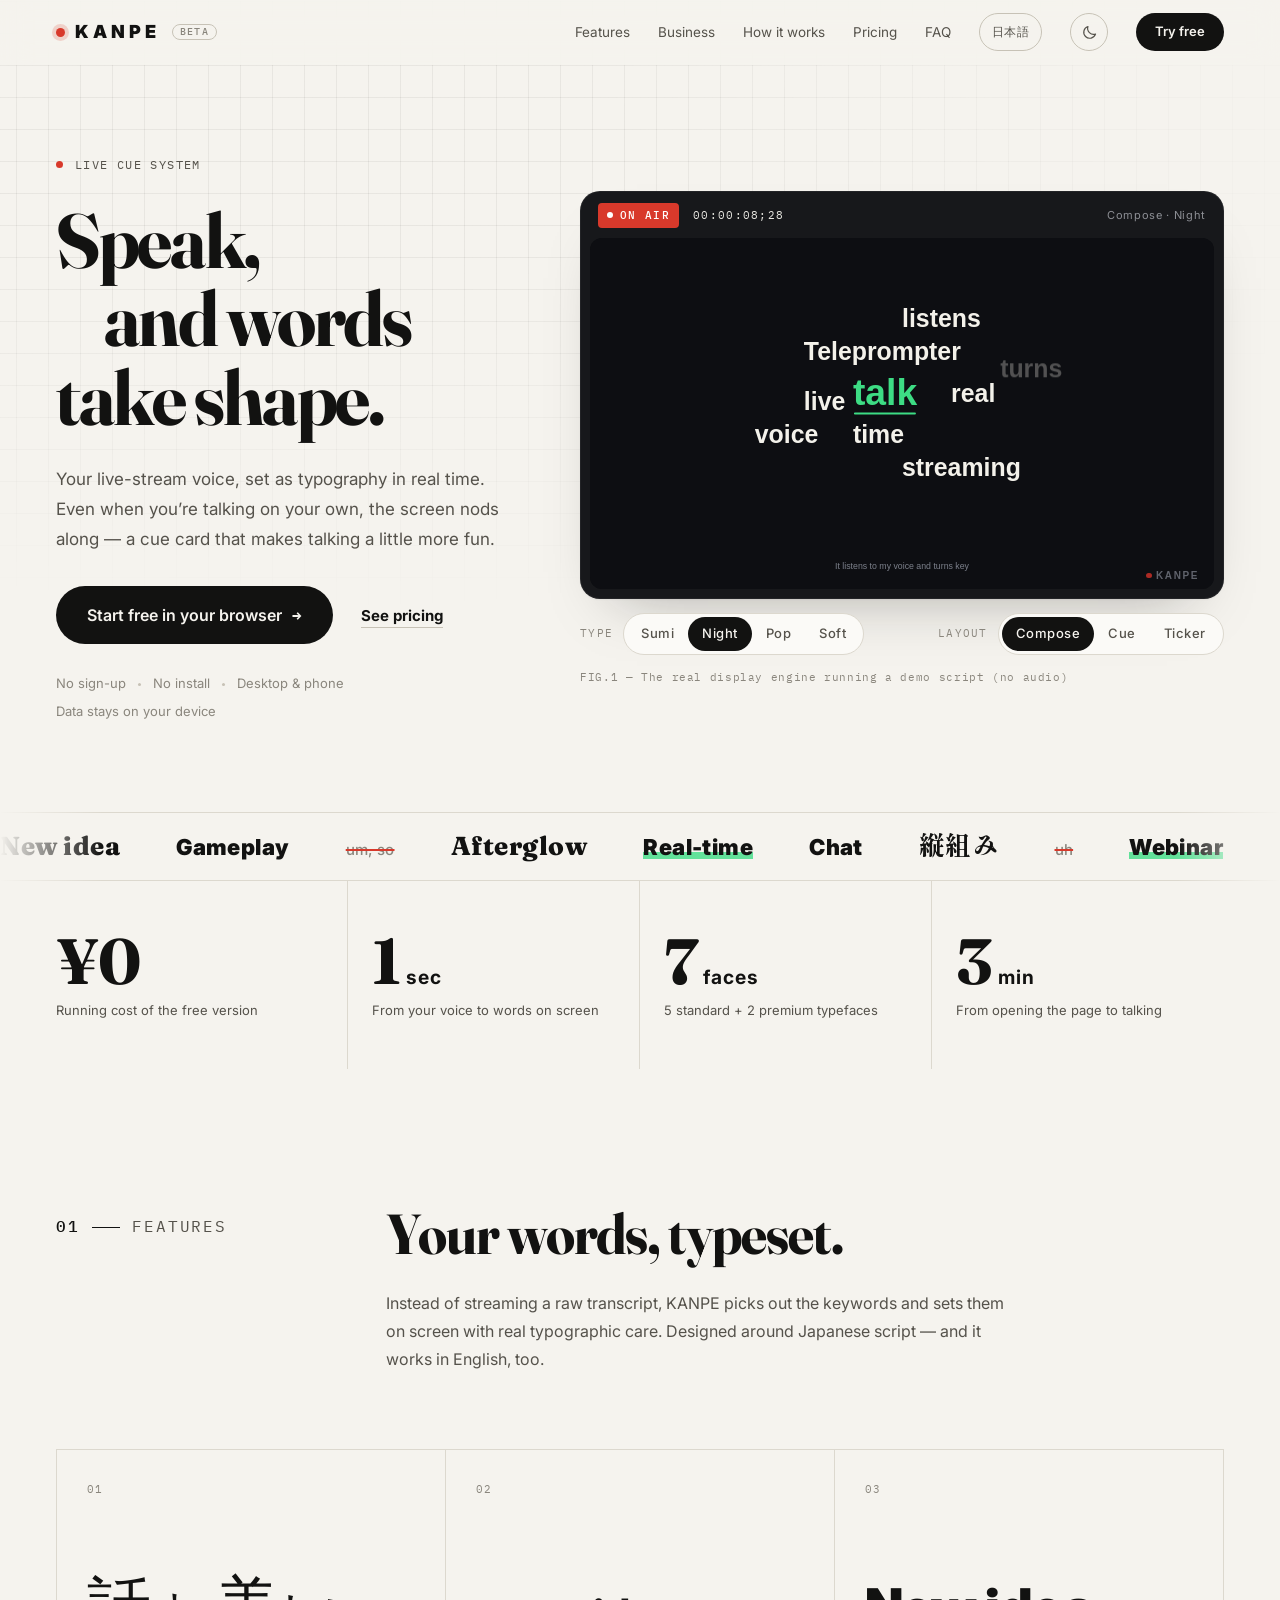
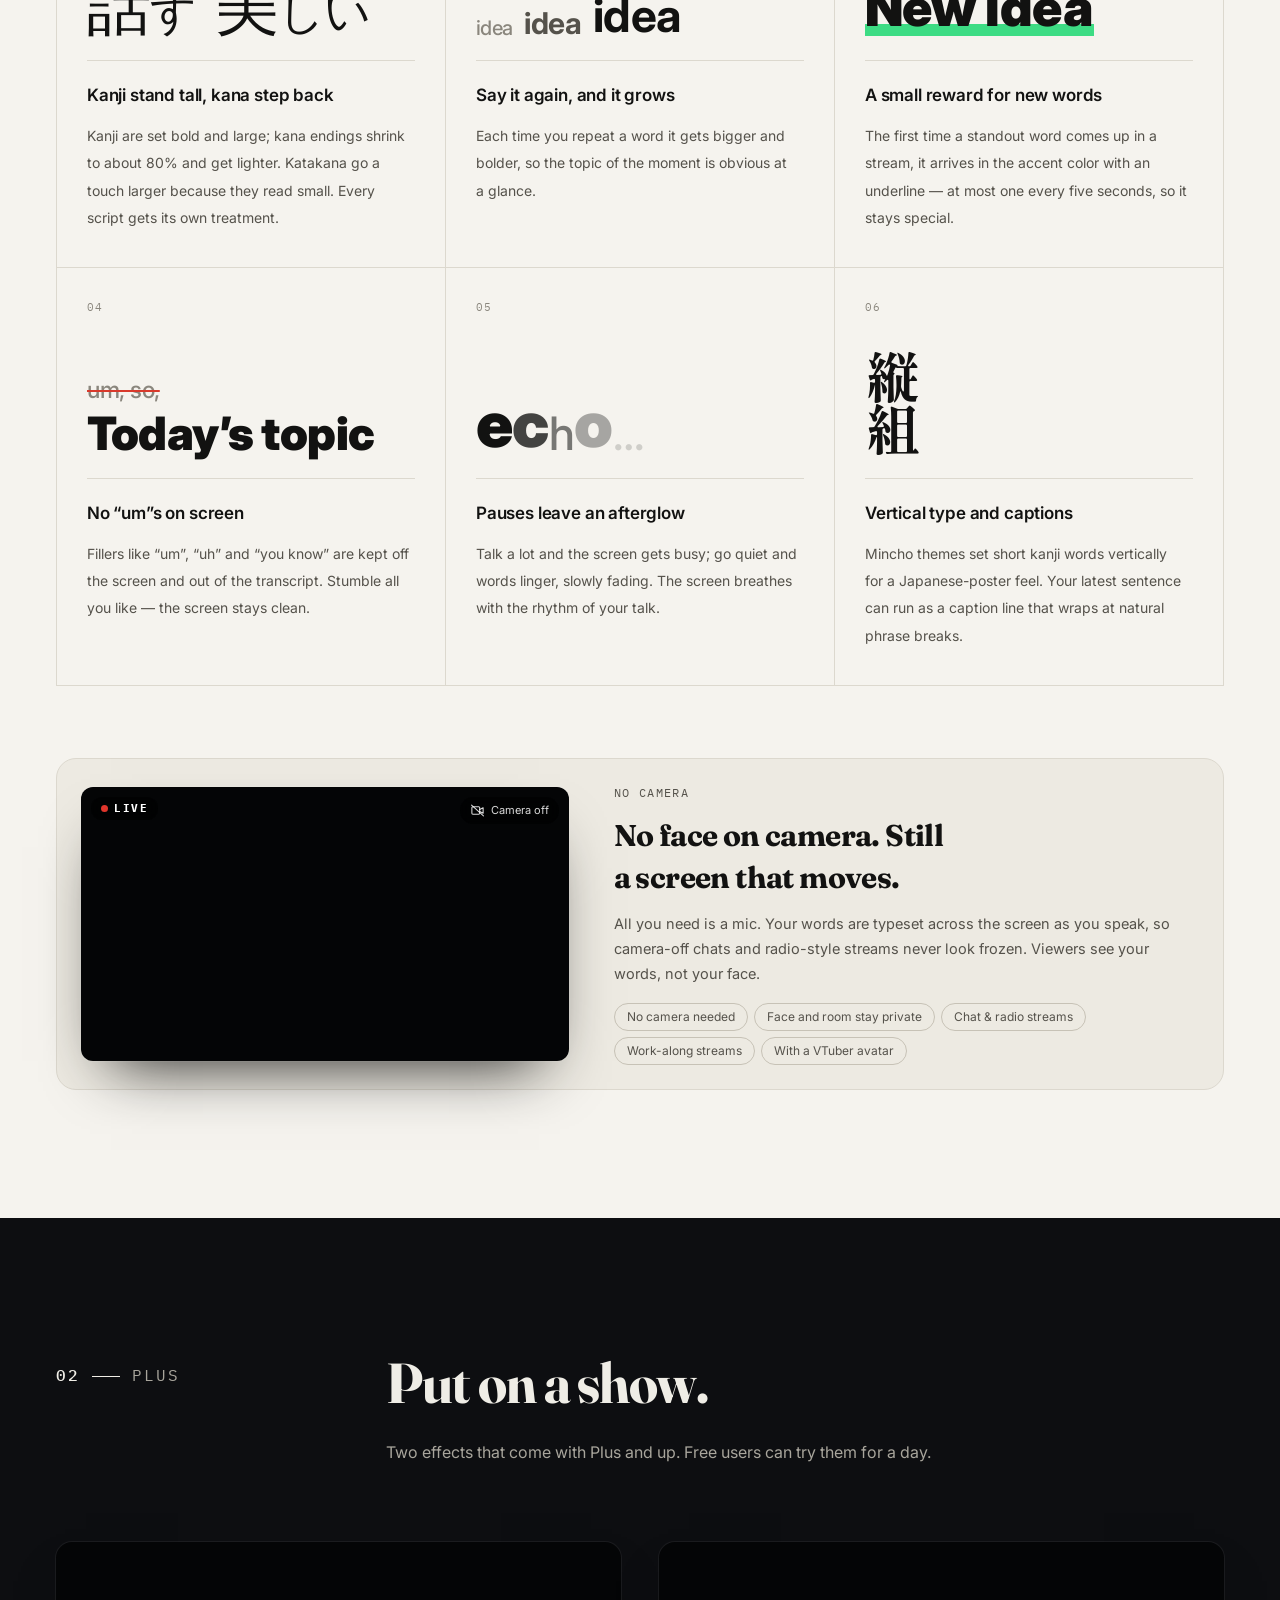
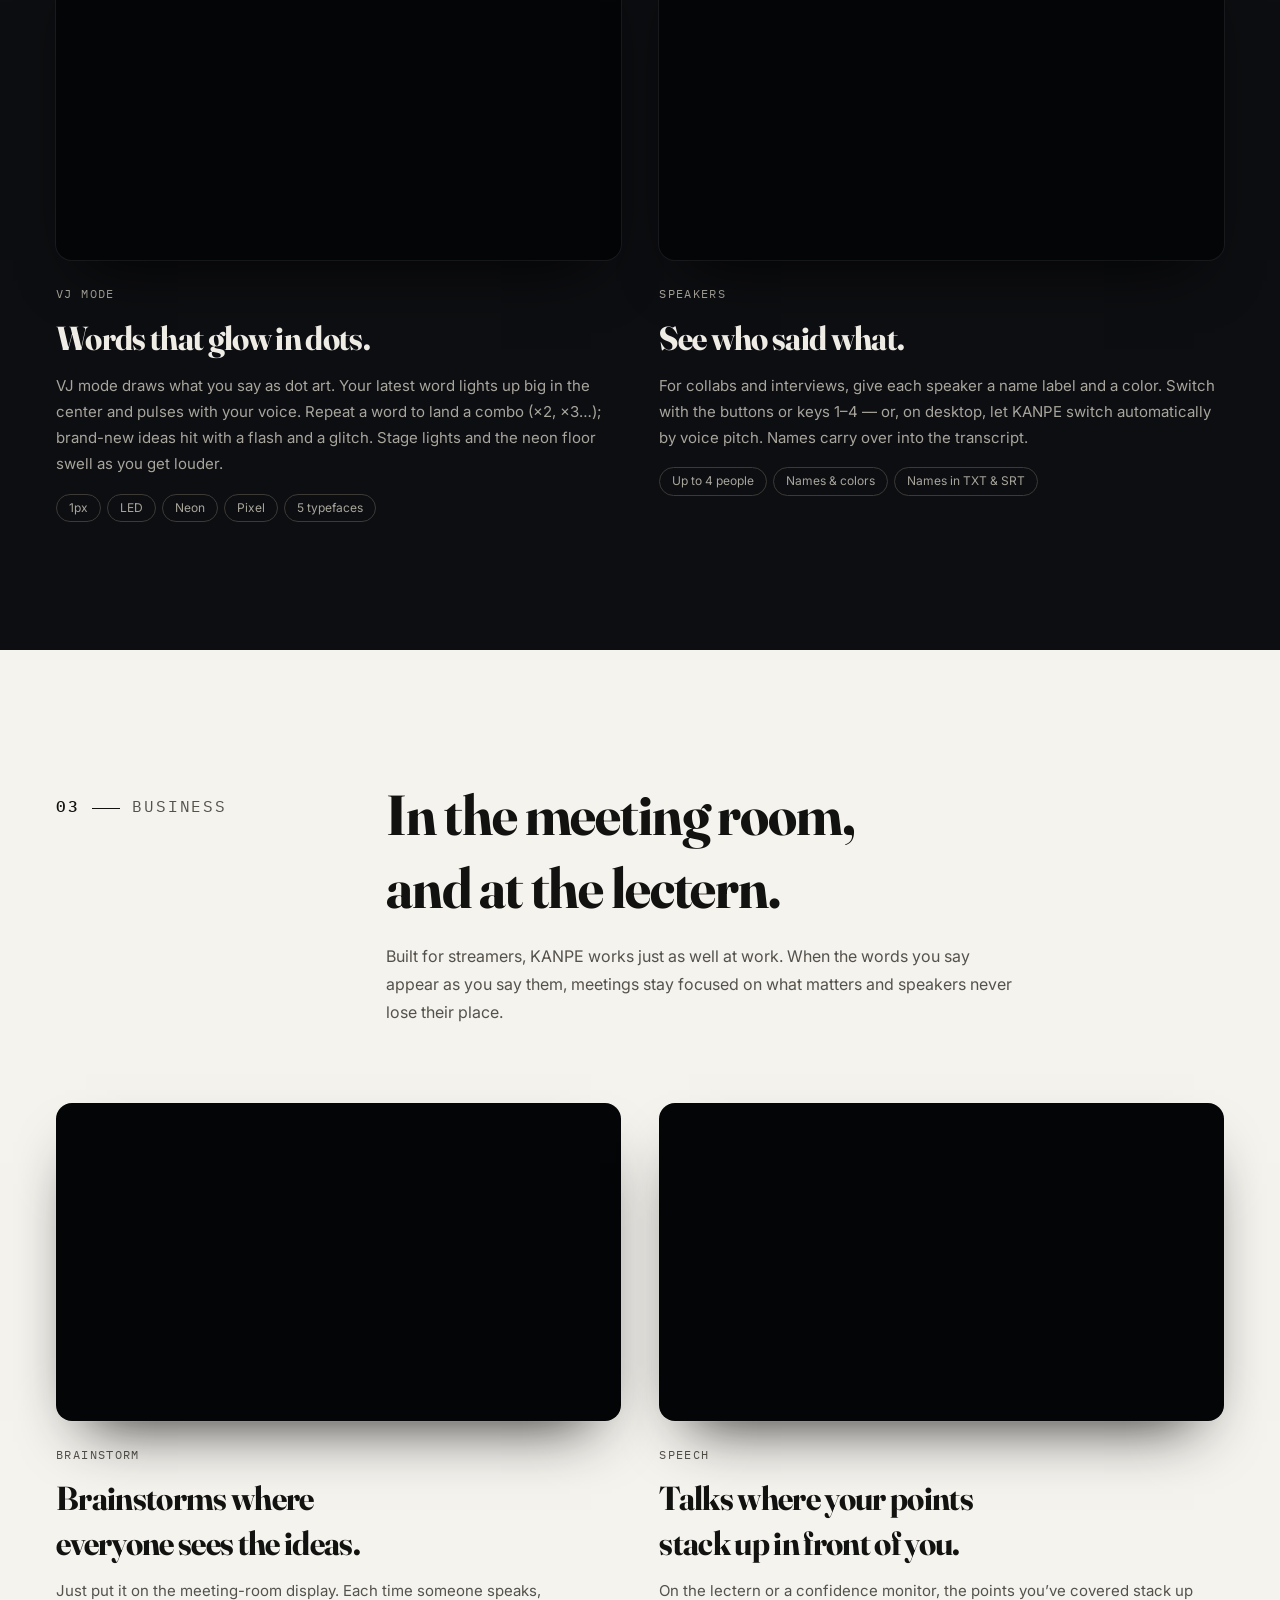
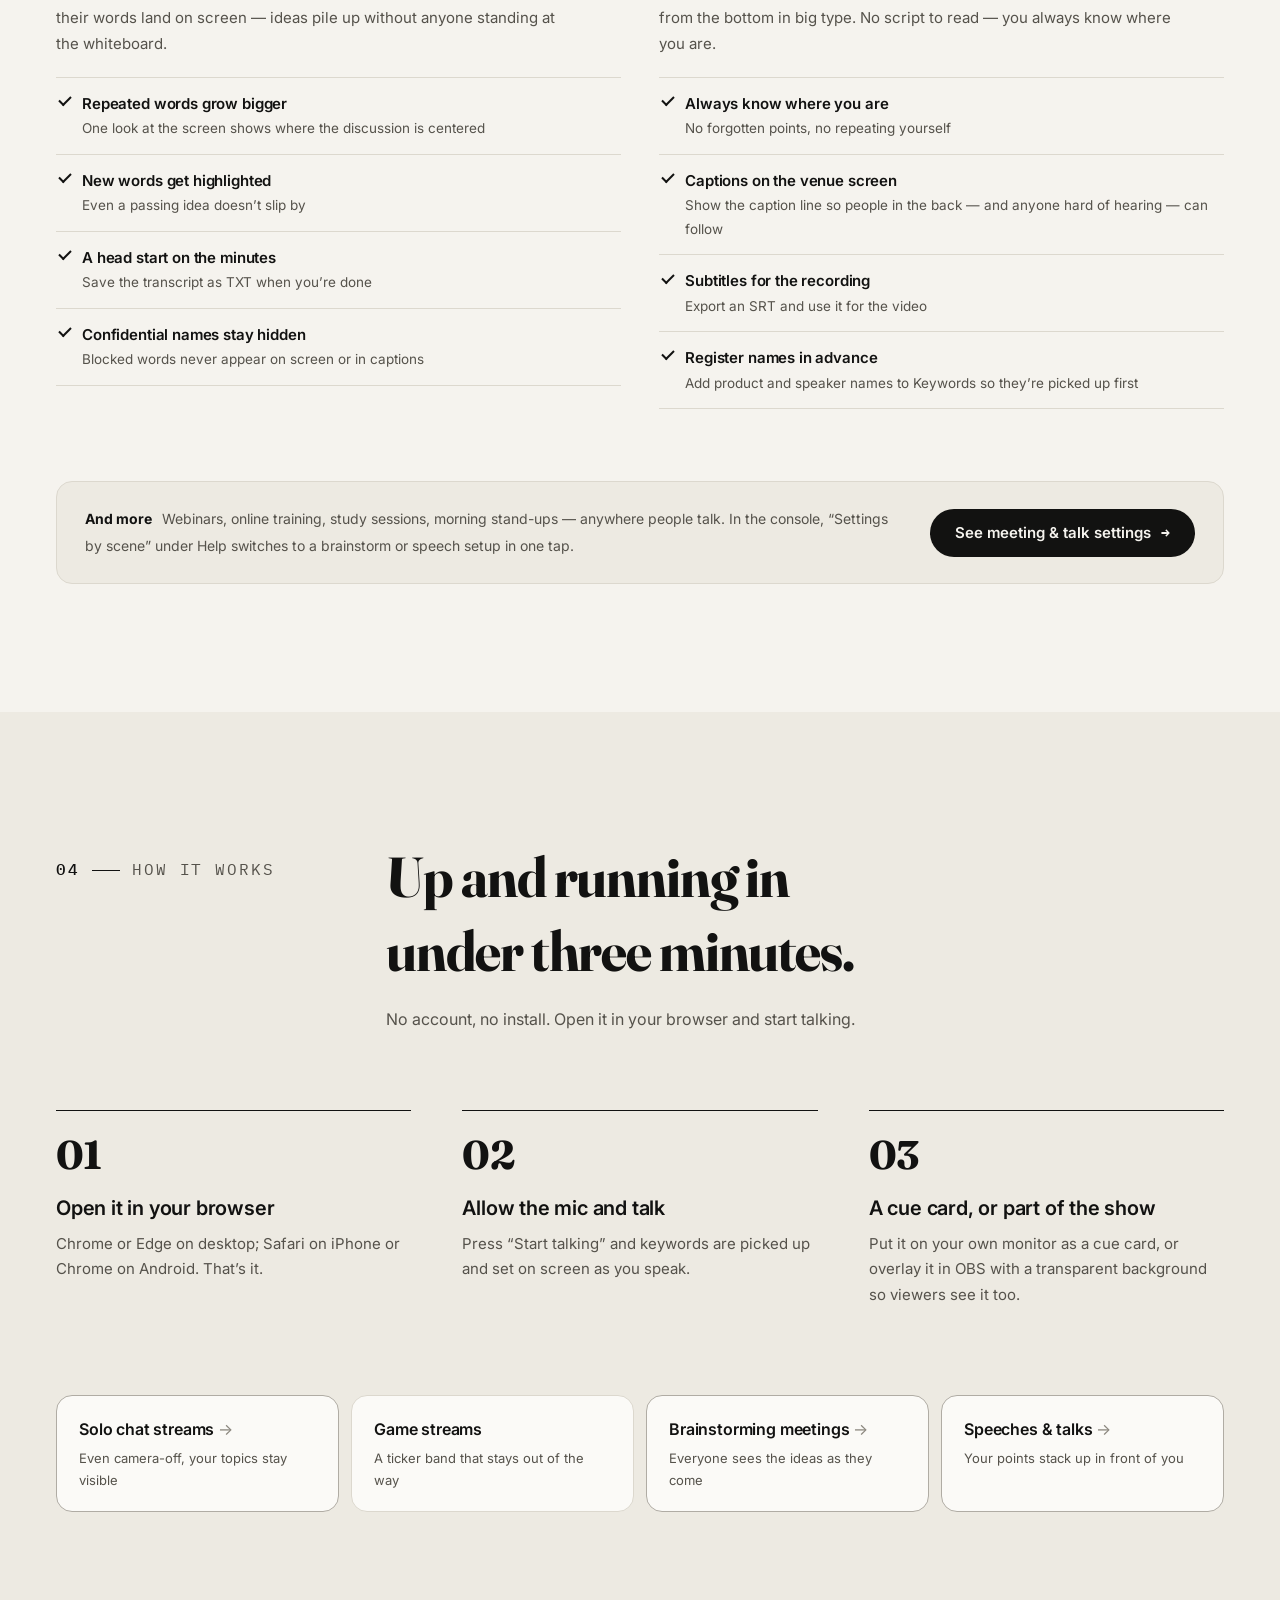
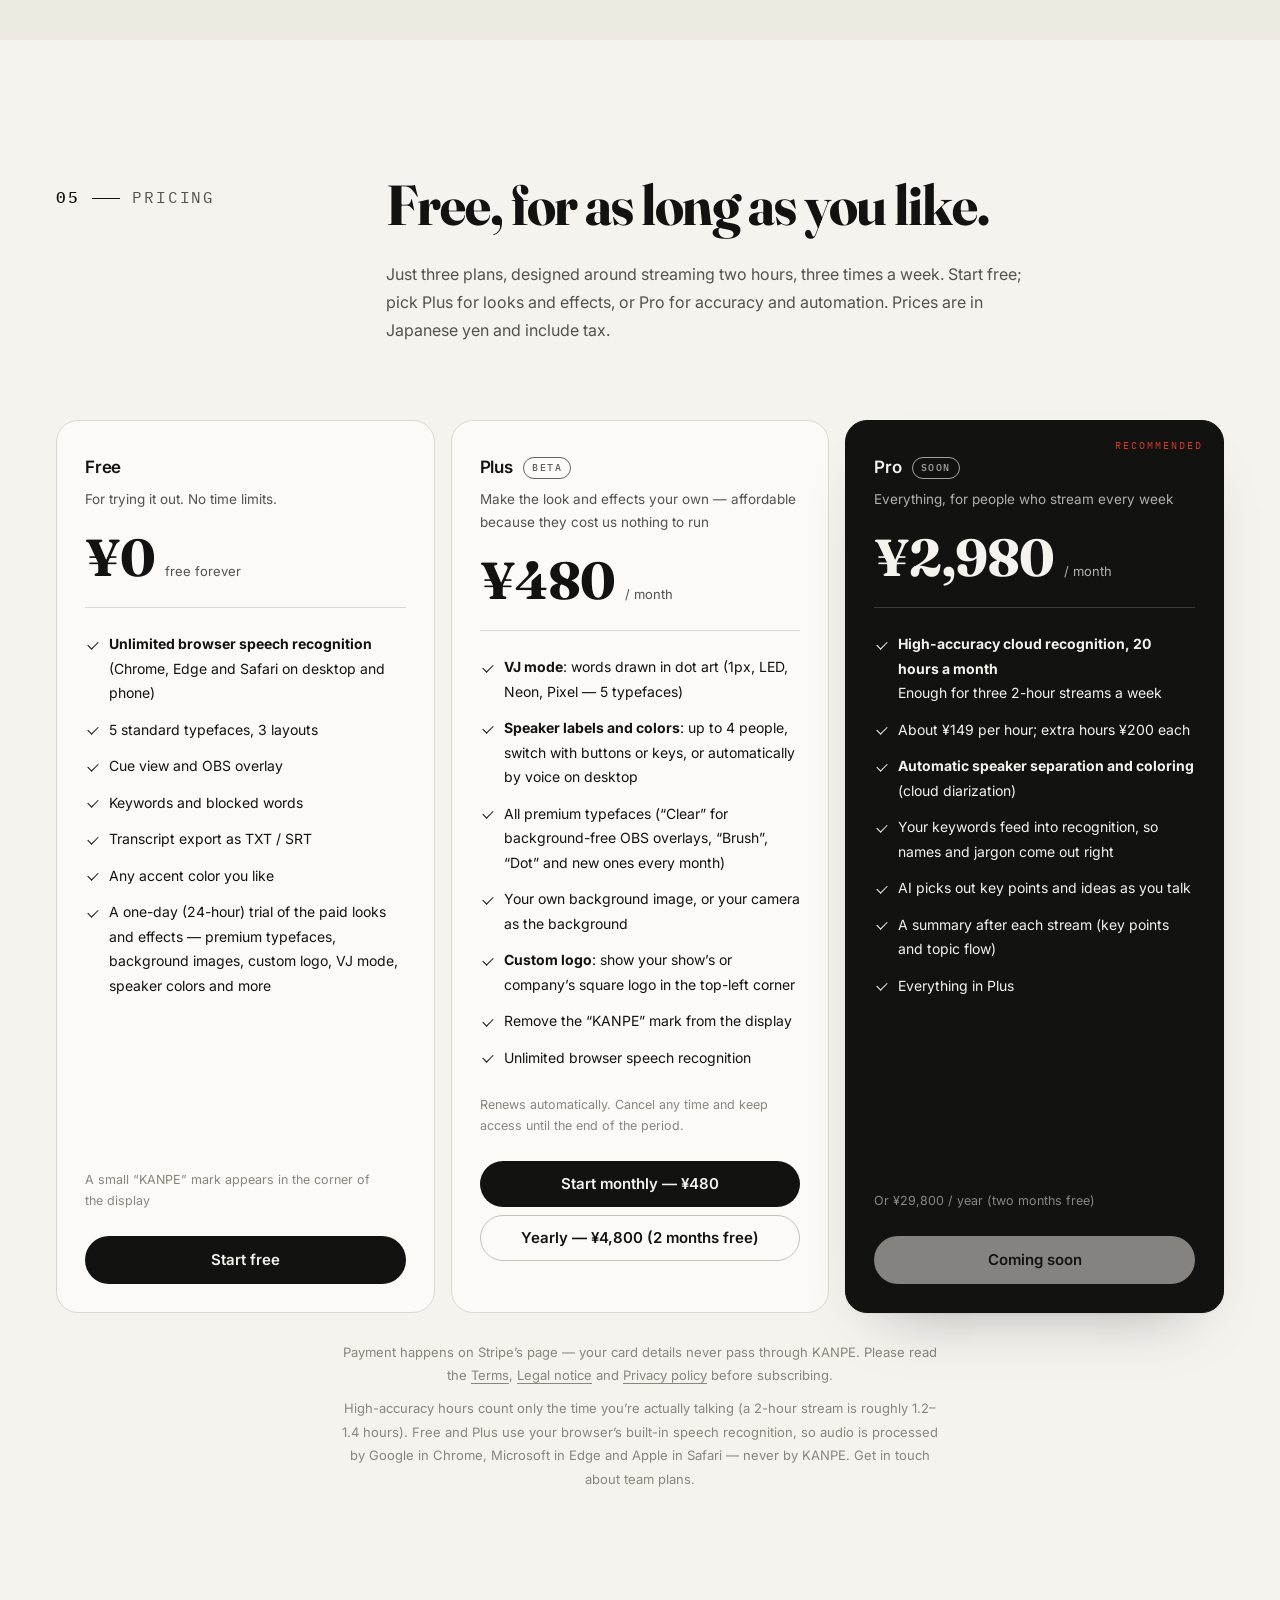
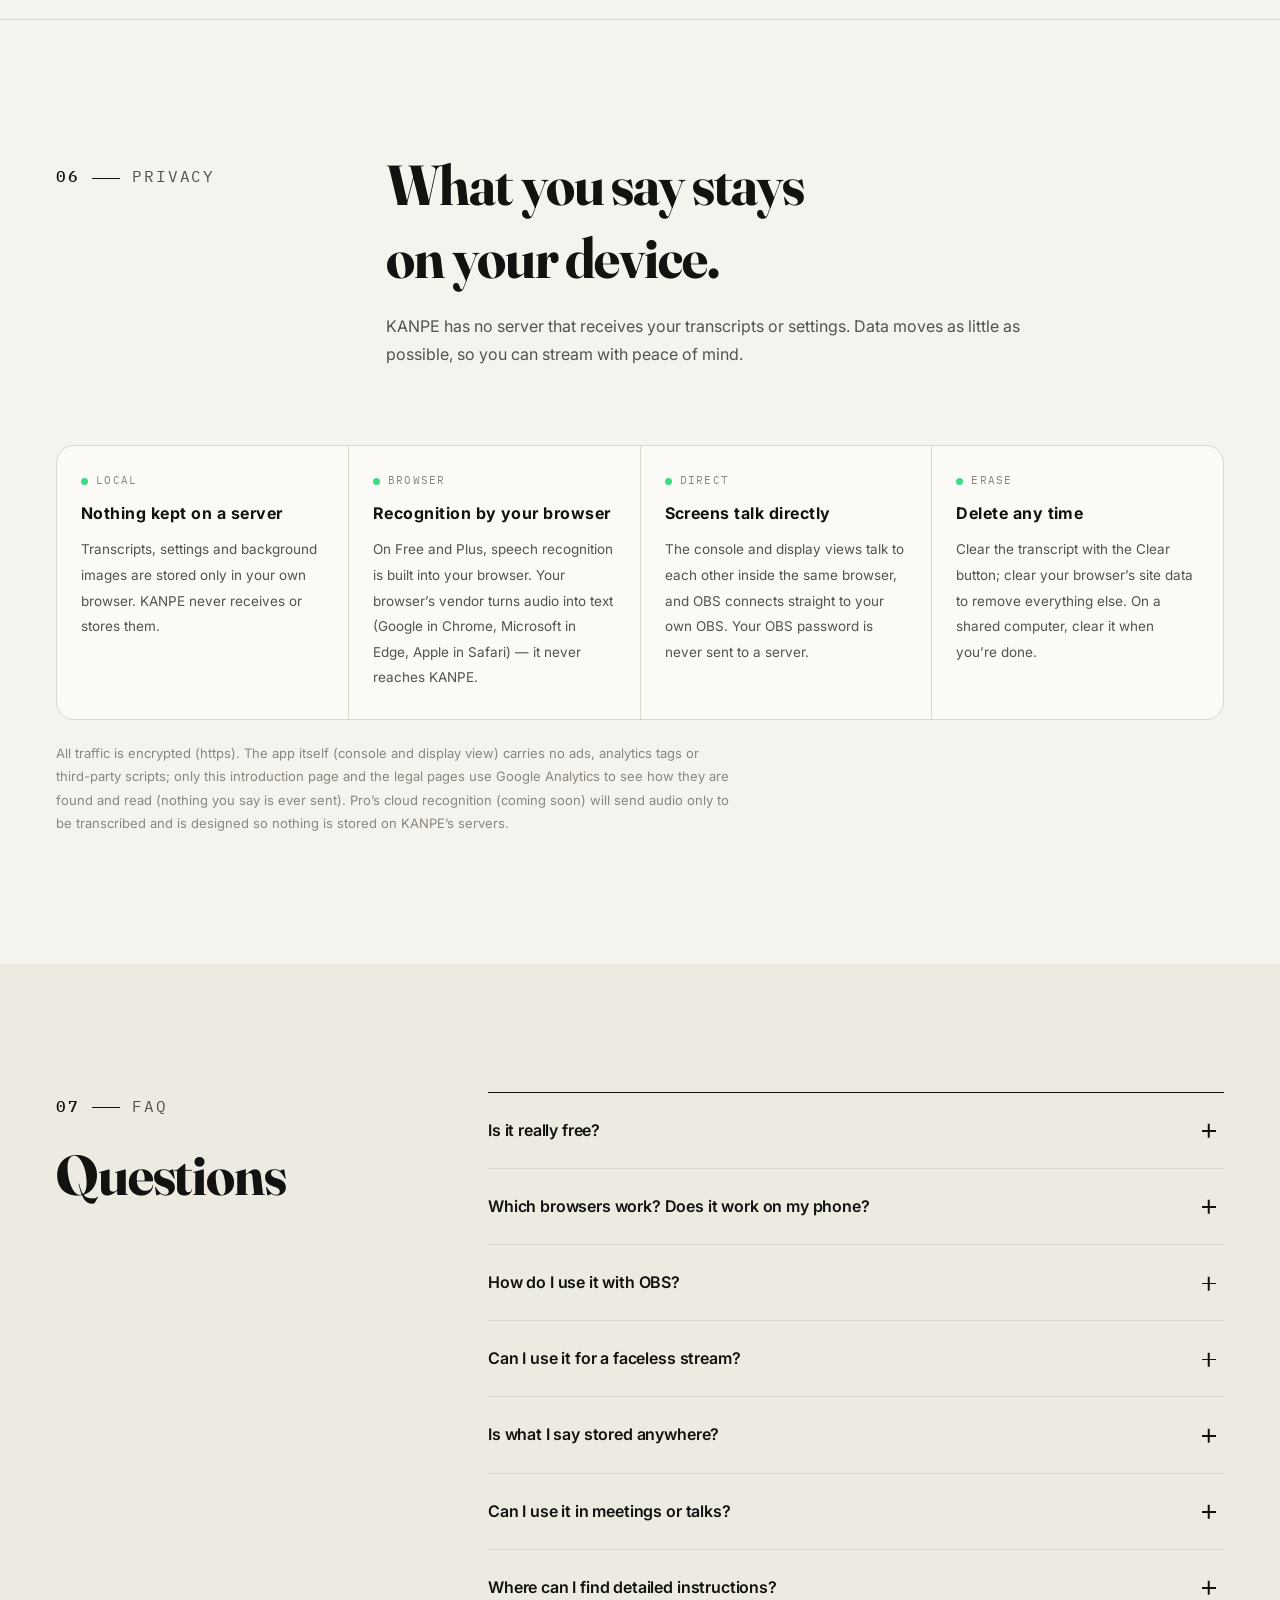
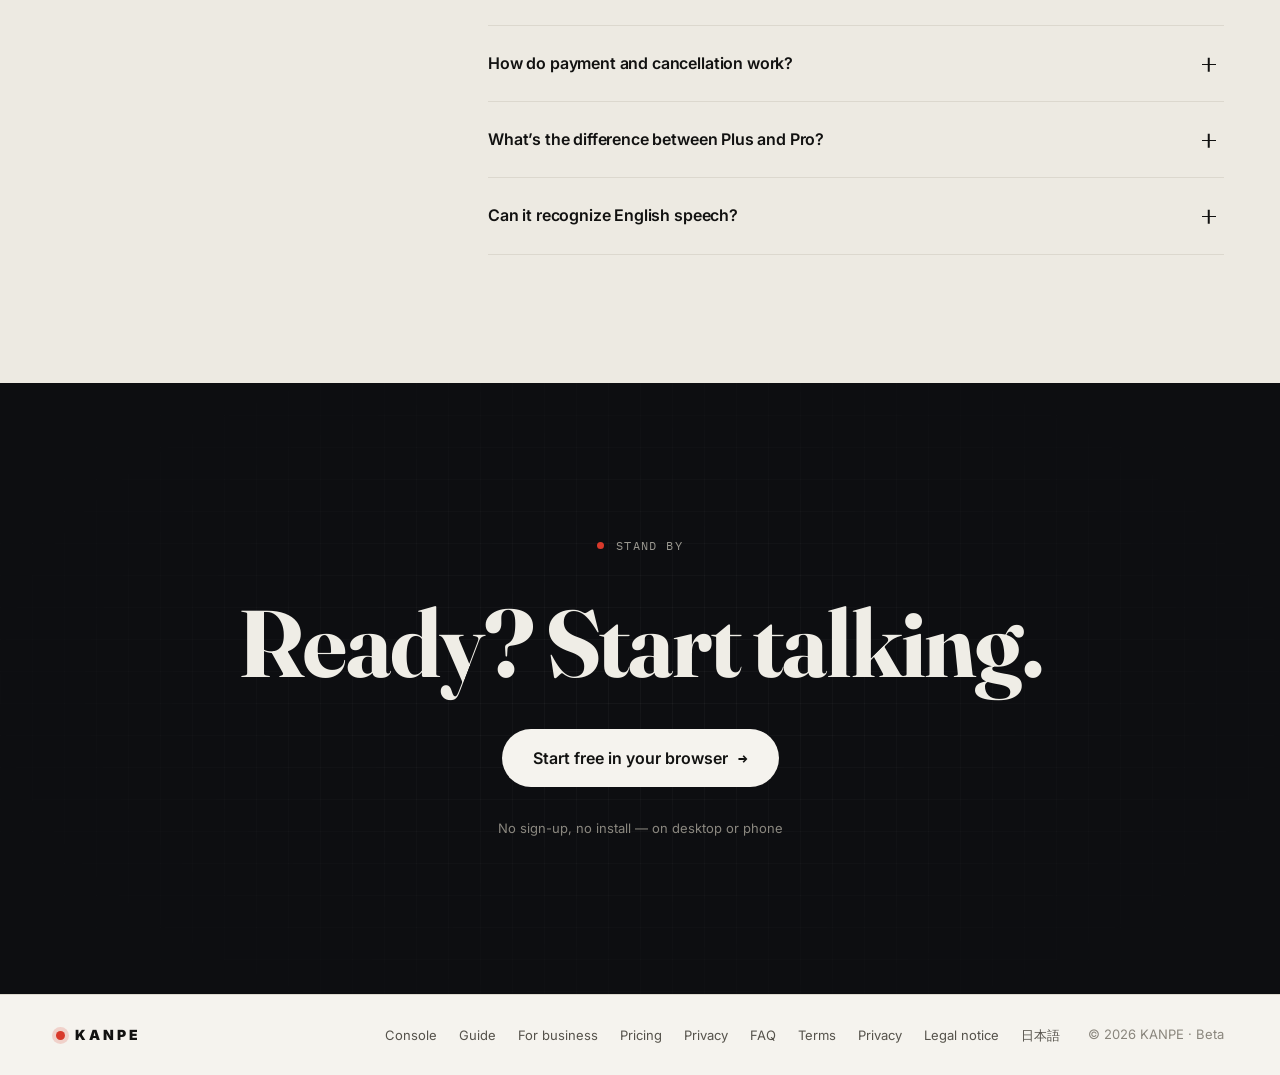
==== en/index.html @ ff665c44 "Add Overlap on/off option to Compose layout (v1.6.2) Off (default) keeps the current behaviour: word" ====
<!doctype html>
<html lang="en">
<head>
<meta charset="utf-8">
<meta name="viewport" content="width=device-width, initial-scale=1, viewport-fit=cover">
<title>KANPE — Real-time cue cards for live streams</title>
<meta name="description" content="Turn what you say on stream into beautiful live typography — a screen that moves even when you stream without a camera. A free real-time cue card that runs in your browser with just a mic.">
<link rel="canonical" href="https://kanpe.yoneken.xyz/en/">
<link rel="alternate" hreflang="ja" href="https://kanpe.yoneken.xyz/">
<link rel="alternate" hreflang="en" href="https://kanpe.yoneken.xyz/en/">
<link rel="alternate" hreflang="x-default" href="https://kanpe.yoneken.xyz/">
<meta property="og:type" content="website">
<meta property="og:site_name" content="KANPE">
<meta property="og:locale" content="en_US">
<meta property="og:url" content="https://kanpe.yoneken.xyz/en/">
<meta property="og:title" content="KANPE | Speak, and your words take shape.">
<meta property="og:description" content="Turn your live-stream voice into typography, in real time. Free, no sign-up, runs in the browser on desktop and phone.">
<meta property="og:image" content="https://kanpe.yoneken.xyz/assets/og-en.png?v=1">
<meta property="og:image:type" content="image/png">
<meta property="og:image:width" content="1200">
<meta property="og:image:height" content="630">
<meta property="og:image:alt" content="KANPE | Speak, and your words take shape. A real-time cue card that turns your stream’s voice into typography.">
<meta name="twitter:card" content="summary_large_image">
<meta name="twitter:title" content="KANPE | Speak, and your words take shape.">
<meta name="twitter:description" content="Turn your live-stream voice into typography, in real time. Free, no sign-up, runs in the browser on desktop and phone.">
<meta name="twitter:image" content="https://kanpe.yoneken.xyz/assets/og-en.png?v=1">
<meta name="twitter:image:alt" content="KANPE | Speak, and your words take shape.">
<link rel="icon" href="../assets/icon.svg" type="image/svg+xml">
<link rel="icon" href="../assets/favicon-32.png" sizes="32x32" type="image/png">
<link rel="apple-touch-icon" href="../assets/apple-touch-icon.png">
<meta name="theme-color" content="#f5f3ee">
<link rel="preconnect" href="https://fonts.googleapis.com">
<link rel="preconnect" href="https://fonts.gstatic.com" crossorigin>
<link rel="stylesheet" href="https://fonts.googleapis.com/css2?family=Fraunces:opsz,wght@9..144,600;9..144,700;9..144,800&family=Inter:wght@400;500;600;700&family=Shippori+Mincho+B1:wght@700;800&family=Zen+Kaku+Gothic+New:wght@500;900&family=IBM+Plex+Mono:wght@400;500&display=swap">
<link rel="stylesheet" href="../styles/lp.css?v=202610221431">
<script>document.documentElement.classList.add('js');</script>
<script>try{var t=localStorage.getItem('kanpe.ui');t=(t==='light'||t==='dark')?t:null;if(t)document.documentElement.dataset.theme=t;document.documentElement.dataset.mode=t||'light'}catch(e){}</script>
<script type="application/ld+json">{"@context":"https://schema.org","@graph":[{"@type":"WebSite","@id":"https://kanpe.yoneken.xyz/#website","url":"https://kanpe.yoneken.xyz/","name":"KANPE","alternateName":"KANPE リアルタイムカンペ","inLanguage":["ja","en"]},{"@type":"WebApplication","@id":"https://kanpe.yoneken.xyz/en/#app","name":"KANPE","url":"https://kanpe.yoneken.xyz/en/","description":"Real-time cue cards that turn what you say on stream into live Japanese typography. Runs in the browser with just a mic — free, no sign-up.","applicationCategory":"MultimediaApplication","operatingSystem":"Web browser","browserRequirements":"A browser with a microphone and speech recognition (Web Speech API): Chrome, Edge or Safari","inLanguage":"en","isAccessibleForFree":true,"image":"https://kanpe.yoneken.xyz/assets/og-en.png?v=1","isPartOf":{"@id":"https://kanpe.yoneken.xyz/#website"},"offers":[{"@type":"Offer","name":"Free","price":"0","priceCurrency":"JPY","url":"https://kanpe.yoneken.xyz/en/#pricing"},{"@type":"Offer","name":"Plus (monthly)","price":"480","priceCurrency":"JPY","url":"https://kanpe.yoneken.xyz/en/#pricing","priceSpecification":{"@type":"UnitPriceSpecification","price":"480","priceCurrency":"JPY","billingDuration":"P1M","unitCode":"MON"}},{"@type":"Offer","name":"Plus (yearly)","price":"4800","priceCurrency":"JPY","url":"https://kanpe.yoneken.xyz/en/#pricing","priceSpecification":{"@type":"UnitPriceSpecification","price":"4800","priceCurrency":"JPY","billingDuration":"P1Y","unitCode":"ANN"}}]}]}</script>
</head>
<body id="top">
<header class="nav">
  <a class="logo" href="#top" aria-label="KANPE home"><span class="tally" aria-hidden="true"></span>KANPE<span class="beta mono">BETA</span></a>
  <nav class="links" id="siteMenu" aria-label="On this page">
    <a href="#features">Features</a>
    <a href="#business">Business</a>
    <a href="#how">How it works</a>
    <a href="#pricing">Pricing</a>
    <a href="#faq">FAQ</a>
    <div class="menu-extra">
      <a class="menu-row" href="../" hreflang="ja" lang="ja" data-lang-switch><span class="mi" aria-hidden="true">JA</span>日本語</a>
      <button class="menu-row" type="button" data-mode-toggle><span class="mi" aria-hidden="true"><svg class="i-moon" viewBox="0 0 24 24" aria-hidden="true"><path d="M20.5 14.2A8.5 8.5 0 0 1 9.8 3.5a8.5 8.5 0 1 0 10.7 10.7z"/></svg><svg class="i-sun" viewBox="0 0 24 24" aria-hidden="true"><circle cx="12" cy="12" r="4.2"/><path d="M12 2.5v2.2M12 19.3v2.2M2.5 12h2.2M19.3 12h2.2M5.3 5.3l1.6 1.6M17.1 17.1l1.6 1.6M5.3 18.7l1.6-1.6M17.1 6.9l1.6-1.6"/></svg></span><span class="when-light">Dark mode</span><span class="when-dark">Light mode</span></button>
    </div>
  </nav>
  <a class="lang-link jp" href="../" hreflang="ja" lang="ja" data-lang-switch title="日本語版">日本語</a>
  <button class="mode-btn" type="button" data-mode-toggle aria-label="Switch color mode"><svg class="i-moon" viewBox="0 0 24 24" aria-hidden="true"><path d="M20.5 14.2A8.5 8.5 0 0 1 9.8 3.5a8.5 8.5 0 1 0 10.7 10.7z"/></svg><svg class="i-sun" viewBox="0 0 24 24" aria-hidden="true"><circle cx="12" cy="12" r="4.2"/><path d="M12 2.5v2.2M12 19.3v2.2M2.5 12h2.2M19.3 12h2.2M5.3 5.3l1.6 1.6M17.1 17.1l1.6 1.6M5.3 18.7l1.6-1.6M17.1 6.9l1.6-1.6"/></svg></button>
  <a class="btn btn-ink small" href="app.html?welcome=1">Try free</a>
  <button class="menu-btn" type="button" data-menu-btn aria-controls="siteMenu" aria-expanded="false" aria-label="Menu"><svg viewBox="0 0 24 24" aria-hidden="true"><path class="b1" d="M4 7h16"/><path class="b2" d="M4 12h16"/><path class="b3" d="M4 17h16"/></svg></button>
</header>

<main>
  <!-- ============ Hero ============ -->
  <section class="hero" id="hero" aria-labelledby="hero-title">
    <div class="hero-copy">
      <p class="label mono"><span class="rec" aria-hidden="true"></span>LIVE CUE SYSTEM</p>
      <h1 class="hero-title" id="hero-title">
        <span class="row">Speak,</span>
        <span class="row r2">and words</span>
        <span class="row">take shape.</span>
      </h1>
      <p class="lede">Your live-stream voice, set as typography in real time. Even when you’re talking on your own, the screen nods along — a cue card that makes talking a little more fun.</p>
      <div class="cta-row" id="heroCta">
        <a class="btn btn-ink btn-lg" href="app.html?welcome=1">Start free in your browser<span class="arrow" aria-hidden="true">→</span></a>
        <a class="text-link" href="#pricing">See pricing</a>
      </div>
      <ul class="facts" aria-label="Before you start">
        <li>No sign-up</li>
        <li>No install</li>
        <li>Desktop &amp; phone</li>
        <li>Data stays on your device</li>
      </ul>
    </div>

    <figure class="monitor" aria-label="Live demo of the display engine">
      <div class="bezel">
        <div class="monitor-bar mono">
          <span class="onair"><i aria-hidden="true"></i>ON AIR</span>
          <span id="tc" class="tc">00:00:00;00</span>
          <span id="monLabel" class="mon-label">Compose · Night</span>
        </div>
        <div class="screen">
          <iframe id="demo" title="KANPE display demo" src="../display.html?demo=1&amp;ui=0&amp;theme=yoru&amp;layout=compose&amp;hl=en" loading="eager"></iframe>
        </div>
      </div>
      <div class="switch" role="group" aria-label="Change the demo’s look">
        <div class="seg-wrap">
          <span class="seg-lbl mono">TYPE</span>
          <div class="seg" id="themeChips">
            <button type="button" data-theme-id="sumi">Sumi</button>
            <button type="button" data-theme-id="yoru" aria-pressed="true">Night</button>
            <button type="button" data-theme-id="pop">Pop</button>
            <button type="button" data-theme-id="yawaraka">Soft</button>
          </div>
        </div>
        <div class="seg-wrap">
          <span class="seg-lbl mono">LAYOUT</span>
          <div class="seg" id="layoutChips">
            <button type="button" data-layout-id="compose" aria-pressed="true">Compose</button>
            <button type="button" data-layout-id="kanpe">Cue</button>
            <button type="button" data-layout-id="ticker">Ticker</button>
          </div>
        </div>
      </div>
      <figcaption class="fig mono">FIG.1 — The real display engine running a demo script (no audio)</figcaption>
    </figure>
    <p class="hero-side" aria-hidden="true">声を、その場で組む。</p>
  </section>

  <!-- ============ Word stream ============ -->
  <div class="stream" aria-hidden="true">
    <div class="stream-track">
      <span class="m">New idea</span><span>Gameplay</span><span class="s">um, so</span><span class="m">Afterglow</span><span class="b">Real-time</span><span>Chat</span><span class="m">縦組み</span><span class="s">uh</span><span class="b">Webinar</span><span class="m">Nods</span><span>Ticker</span><span class="m">Typesetting</span>
      <span class="m">New idea</span><span>Gameplay</span><span class="s">um, so</span><span class="m">Afterglow</span><span class="b">Real-time</span><span>Chat</span><span class="m">縦組み</span><span class="s">uh</span><span class="b">Webinar</span><span class="m">Nods</span><span>Ticker</span><span class="m">Typesetting</span>
    </div>
  </div>

  <!-- ============ Numbers ============ -->
  <section class="stats" aria-label="KANPE in numbers">
    <div class="stat reveal"><b>¥0</b><span>Running cost of the free version</span></div>
    <div class="stat reveal"><b>1<small>sec</small></b><span>From your voice to words on screen</span></div>
    <div class="stat reveal"><b>7<small>faces</small></b><span>5 standard + 2 premium typefaces</span></div>
    <div class="stat reveal"><b>3<small>min</small></b><span>From opening the page to talking</span></div>
  </section>

  <!-- ============ Features ============ -->
  <section class="section" id="features" aria-labelledby="features-title">
    <header class="section-head reveal">
      <p class="label mono"><span class="no">01</span>FEATURES</p>
      <div>
        <h2 id="features-title">Your words, typeset.</h2>
        <p>Instead of streaming a raw transcript, KANPE picks out the keywords and sets them on screen with real typographic care. Designed around Japanese script — and it works in English, too.</p>
      </div>
    </header>

    <div class="specimens" id="specimens">
      <article class="spec reveal">
        <span class="spec-no mono">01</span>
        <div class="spec-art" aria-hidden="true">
          <span class="sp-word"><span class="k">話</span><span class="h">す</span></span>
          <span class="sp-word"><span class="k">美</span><span class="h">しい</span></span>
        </div>
        <h3>Kanji stand tall, kana step back</h3>
        <p>Kanji are set bold and large; kana endings shrink to about 80% and get lighter. Katakana go a touch larger because they read small. Every script gets its own treatment.</p>
      </article>

      <article class="spec reveal">
        <span class="spec-no mono">02</span>
        <div class="spec-art grow" aria-hidden="true">
          <span>idea</span><span>idea</span><span>idea</span>
        </div>
        <h3>Say it again, and it grows</h3>
        <p>Each time you repeat a word it gets bigger and bolder, so the topic of the moment is obvious at a glance.</p>
      </article>

      <article class="spec reveal">
        <span class="spec-no mono">03</span>
        <div class="spec-art" aria-hidden="true">
          <span class="sp-new">New idea</span>
        </div>
        <h3>A small reward for new words</h3>
        <p>The first time a standout word comes up in a stream, it arrives in the accent color with an underline — at most one every five seconds, so it stays special.</p>
      </article>

      <article class="spec reveal">
        <span class="spec-no mono">04</span>
        <div class="spec-art filler" aria-hidden="true">
          <s>um, so,</s><span>Today’s topic</span>
        </div>
        <h3>No “um”s on screen</h3>
        <p>Fillers like “um”, “uh” and “you know” are kept off the screen and out of the transcript. Stumble all you like — the screen stays clean.</p>
      </article>

      <article class="spec reveal">
        <span class="spec-no mono">05</span>
        <div class="spec-art fade" aria-hidden="true">
          <span>e</span><span>c</span><span>h</span><span>o</span><span>…</span>
        </div>
        <h3>Pauses leave an afterglow</h3>
        <p>Talk a lot and the screen gets busy; go quiet and words linger, slowly fading. The screen breathes with the rhythm of your talk.</p>
      </article>

      <article class="spec reveal">
        <span class="spec-no mono">06</span>
        <div class="spec-art vert" aria-hidden="true">
          <span class="v">縦組</span><span class="v small">字幕</span>
        </div>
        <h3>Vertical type and captions</h3>
        <p>Mincho themes set short kanji words vertically for a Japanese-poster feel. Your latest sentence can run as a caption line that wraps at natural phrase breaks.</p>
      </article>
    </div>
    <p class="swipe-hint mono" aria-hidden="true"><span id="specCount">01 / 06</span><span>Swipe for more →</span></p>

    <!-- Faceless streaming (compact band inside Features) -->
    <aside class="nf-band reveal" id="noface" aria-labelledby="noface-title">
      <div class="show-screen nf-screen">
        <iframe data-src="../display.html?demo=1&amp;ui=0&amp;layout=compose&amp;theme=yoru&amp;script=talk&amp;cap=1&amp;hl=en" title="Faceless chat stream demo" tabindex="-1"></iframe>
        <span class="nf-live mono" aria-hidden="true"><i></i>LIVE</span>
        <span class="nf-cam" aria-hidden="true"><svg viewBox="0 0 24 24" aria-hidden="true"><path d="M3 7.5A1.5 1.5 0 0 1 4.5 6H14a1.5 1.5 0 0 1 1.5 1.5v9A1.5 1.5 0 0 1 14 18H4.5A1.5 1.5 0 0 1 3 16.5z"/><path d="M15.5 10.5 21 7.5v9l-5.5-3"/><path d="M2.5 3.5l19 17"/></svg>Camera off</span>
      </div>
      <div class="nf-copy">
        <p class="label mono">NO CAMERA</p>
        <h3 id="noface-title">No face on camera. <wbr>Still a screen that moves.</h3>
        <p>All you need is a mic. Your words are typeset across the screen as you speak, so camera-off chats and radio-style streams never look frozen. Viewers see your words, not your face.</p>
        <ul class="chips-row" aria-label="Great for"><li>No camera needed</li><li>Face and room stay private</li><li>Chat &amp; radio streams</li><li>Work-along streams</li><li>With a VTuber avatar</li></ul>
      </div>
    </aside>
  </section>

  <!-- ============ Paid effects ============ -->
  <section class="section dark" id="plus" aria-labelledby="plus-title">
    <div class="inner">
      <header class="section-head reveal">
        <p class="label mono"><span class="no">02</span>PLUS</p>
        <div>
          <h2 id="plus-title">Put on a show.</h2>
          <p>Two effects that come with Plus and up. Free users can try them for a day.</p>
        </div>
      </header>
      <div class="showcase">
        <article class="show reveal">
          <div class="show-screen"><iframe data-src="../display.html?demo=1&amp;ui=0&amp;layout=vj&amp;vj=led&amp;vjfont=gothic&amp;fx=high&amp;hl=en" title="VJ mode demo" tabindex="-1"></iframe></div>
          <div class="show-copy">
            <p class="label mono">VJ MODE</p>
            <h3>Words that glow in dots.</h3>
            <p>VJ mode draws what you say as dot art. Your latest word lights up big in the center and pulses with your voice. Repeat a word to land a combo (×2, ×3…); brand-new ideas hit with a flash and a glitch. Stage lights and the neon floor swell as you get louder.</p>
            <ul class="chips-row" aria-label="Styles"><li>1px</li><li>LED</li><li>Neon</li><li>Pixel</li><li>5 typefaces</li></ul>
          </div>
        </article>
        <article class="show reveal">
          <div class="show-screen"><iframe data-src="../display.html?demo=1&amp;ui=0&amp;layout=compose&amp;theme=yoru&amp;sp=1&amp;hl=en" title="Speaker colors demo" tabindex="-1"></iframe></div>
          <div class="show-copy">
            <p class="label mono">SPEAKERS</p>
            <h3>See who said what.</h3>
            <p>For collabs and interviews, give each speaker a name label and a color. Switch with the buttons or keys 1–4 — or, on desktop, let KANPE switch automatically by voice pitch. Names carry over into the transcript.</p>
            <ul class="chips-row" aria-label="What you get"><li>Up to 4 people</li><li>Names &amp; colors</li><li>Names in TXT &amp; SRT</li></ul>
          </div>
        </article>
      </div>
    </div>
  </section>

  <!-- ============ For business ============ -->
  <section class="section" id="business" aria-labelledby="business-title">
    <header class="section-head reveal">
      <p class="label mono"><span class="no">03</span>BUSINESS</p>
      <div>
        <h2 id="business-title">In the meeting room, <wbr>and at the lectern.</h2>
        <p>Built for streamers, KANPE works just as well at work. When the words you say appear as you say them, meetings stay focused on what matters and speakers never lose their place.</p>
      </div>
    </header>
    <div class="showcase">
      <article class="show reveal">
        <div class="show-screen"><iframe data-src="../display.html?demo=1&amp;ui=0&amp;layout=compose&amp;theme=sumi&amp;script=meeting&amp;ttl=30&amp;vert=0&amp;cap=0&amp;hl=en" title="Brainstorming meeting demo" tabindex="-1"></iframe></div>
        <div class="show-copy">
          <p class="label mono">BRAINSTORM</p>
          <h3>Brainstorms where everyone sees the ideas.</h3>
          <p>Just put it on the meeting-room display. Each time someone speaks, their words land on screen — ideas pile up without anyone standing at the whiteboard.</p>
          <ul class="biz-points">
            <li><b>Repeated words grow bigger</b>One look at the screen shows where the discussion is centered</li>
            <li><b>New words get highlighted</b>Even a passing idea doesn’t slip by</li>
            <li><b>A head start on the minutes</b>Save the transcript as TXT when you’re done</li>
            <li><b>Confidential names stay hidden</b>Blocked words never appear on screen or in captions</li>
          </ul>
        </div>
      </article>
      <article class="show reveal">
        <div class="show-screen"><iframe data-src="../display.html?demo=1&amp;ui=0&amp;layout=kanpe&amp;theme=yoru&amp;script=speech&amp;cap=1&amp;size=52&amp;max=8&amp;ttl=20&amp;hl=en" title="Speech demo" tabindex="-1"></iframe></div>
        <div class="show-copy">
          <p class="label mono">SPEECH</p>
          <h3>Talks where your points stack up in front of you.</h3>
          <p>On the lectern or a confidence monitor, the points you’ve covered stack up from the bottom in big type. No script to read — you always know where you are.</p>
          <ul class="biz-points">
            <li><b>Always know where you are</b>No forgotten points, no repeating yourself</li>
            <li><b>Captions on the venue screen</b>Show the caption line so people in the back — and anyone hard of hearing — can follow</li>
            <li><b>Subtitles for the recording</b>Export an SRT and use it for the video</li>
            <li><b>Register names in advance</b>Add product and speaker names to Keywords so they’re picked up first</li>
          </ul>
        </div>
      </article>
    </div>
    <div class="biz-foot reveal">
      <p><b>And more</b>Webinars, online training, study sessions, morning stand-ups — anywhere people talk. In the console, “Settings by scene” under Help switches to a brainstorm or speech setup in one tap.</p>
      <a class="btn btn-ink" href="app.html#help-scenes">See meeting &amp; talk settings<span class="arrow" aria-hidden="true">→</span></a>
    </div>
  </section>

  <!-- ============ How it works ============ -->
  <section class="section tint" id="how" aria-labelledby="how-title">
    <div class="inner">
      <header class="section-head reveal">
        <p class="label mono"><span class="no">04</span>HOW IT WORKS</p>
        <div>
          <h2 id="how-title">Up and running in under three minutes.</h2>
          <p>No account, no install. Open it in your browser and start talking.</p>
        </div>
      </header>
      <ol class="steps">
        <li class="reveal">
          <span class="num" aria-hidden="true">01</span>
          <div>
            <h3>Open it in your browser</h3>
            <p>Chrome or Edge on desktop; Safari on iPhone or Chrome on Android. That’s it.</p>
          </div>
        </li>
        <li class="reveal">
          <span class="num" aria-hidden="true">02</span>
          <div>
            <h3>Allow the mic and talk</h3>
            <p>Press “Start talking” and keywords are picked up and set on screen as you speak.</p>
          </div>
        </li>
        <li class="reveal">
          <span class="num" aria-hidden="true">03</span>
          <div>
            <h3>A cue card, or part of the show</h3>
            <p>Put it on your own monitor as a cue card, or overlay it in OBS with a transparent background so viewers see it too.</p>
          </div>
        </li>
      </ol>
      <ul class="uses" aria-label="Great for">
        <li class="reveal link"><a href="#noface"><b>Solo chat streams</b><span>Even camera-off, your topics stay visible</span></a></li>
        <li class="reveal"><b>Game streams</b><span>A ticker band that stays out of the way</span></li>
        <li class="reveal link"><a href="#business"><b>Brainstorming meetings</b><span>Everyone sees the ideas as they come</span></a></li>
        <li class="reveal link"><a href="#business"><b>Speeches &amp; talks</b><span>Your points stack up in front of you</span></a></li>
      </ul>
    </div>
  </section>

  <!-- ============ Pricing ============ -->
  <section class="section" id="pricing" aria-labelledby="pricing-title">
    <header class="section-head reveal">
      <p class="label mono"><span class="no">05</span>PRICING</p>
      <div>
        <h2 id="pricing-title">Free, for as long as you like.</h2>
        <p>Just three plans, designed around streaming two hours, three times a week. Start free; pick Plus for looks and effects, or Pro for accuracy and automation. Prices are in Japanese yen and include tax.</p>
      </div>
    </header>

    <div class="plan-tabs" role="tablist" aria-label="Choose a plan" id="planTabs">
      <button type="button" role="tab" aria-selected="true" data-plan="0"><span>Free</span><b>¥0</b></button>
      <button type="button" role="tab" aria-selected="false" data-plan="1"><span>Plus</span><b>¥480</b></button>
      <button type="button" role="tab" aria-selected="false" data-plan="2"><span>Pro</span><b>¥2,980</b></button>
    </div>
    <div class="plans" id="plans" data-show="0">
      <article class="plan reveal">
        <header>
          <h3>Free</h3>
          <p class="plan-for">For trying it out. No time limits.</p>
          <p class="price"><b>¥0</b><span>free forever</span></p>
        </header>
        <ul>
          <li><b>Unlimited browser speech recognition</b> (Chrome, Edge and Safari on desktop and phone)</li>
          <li>5 standard typefaces, 3 layouts</li>
          <li>Cue view and OBS overlay</li>
          <li>Keywords and blocked words</li>
          <li>Transcript export as TXT / SRT</li>
          <li>Any accent color you like</li>
          <li>A one-day (24-hour) trial of the paid looks and effects — premium typefaces, background images, custom logo, VJ mode, speaker colors and more</li>
        </ul>
        <p class="plan-note">A small “KANPE” mark appears in the corner of the display</p>
        <a class="btn btn-ink block" href="app.html?welcome=1">Start free</a>
      </article>

      <article class="plan reveal">
        <header>
          <h3>Plus <span class="badge mono">BETA</span></h3>
          <p class="plan-for">Make the look and effects your own — affordable because they cost us nothing to run</p>
          <p class="price"><b>¥480</b><span>/ month</span></p>
        </header>
        <ul>
          <li><b>VJ mode</b>: words drawn in dot art (1px, LED, Neon, Pixel — 5 typefaces)</li>
          <li><b>Speaker labels and colors</b>: up to 4 people, switch with buttons or keys, or automatically by voice on desktop</li>
          <li>All premium typefaces (“Clear” for background-free OBS overlays, “Brush”, “Dot” and new ones every month)</li>
          <li>Your own background image, or your camera as the background</li>
          <li><b>Custom logo</b>: show your show’s or company’s square logo in the top-left corner</li>
          <li>Remove the “KANPE” mark from the display</li>
          <li>Unlimited browser speech recognition</li>
        </ul>
        <p class="plan-note">Renews automatically. Cancel any time and keep access until the end of the period.</p>
        <div class="buy">
          <button class="btn btn-ink block" type="button" data-checkout="plus" data-interval="month">Start monthly — ¥480</button>
          <button class="btn btn-line block" type="button" data-checkout="plus" data-interval="year">Yearly — ¥4,800 (2 months free)</button>
          <p class="buy-msg" aria-live="polite"></p>
        </div>
      </article>

      <article class="plan pro reveal">
        <p class="ribbon mono">RECOMMENDED</p>
        <header>
          <h3>Pro <span class="badge mono">SOON</span></h3>
          <p class="plan-for">Everything, for people who stream every week</p>
          <p class="price"><b>¥2,980</b><span>/ month</span></p>
        </header>
        <ul>
          <li><b>High-accuracy cloud recognition, 20 hours a month</b><br>Enough for three 2-hour streams a week</li>
          <li>About ¥149 per hour; extra hours ¥200 each</li>
          <li><b>Automatic speaker separation and coloring</b> (cloud diarization)</li>
          <li>Your keywords feed into recognition, so names and jargon come out right</li>
          <li>AI picks out key points and ideas as you talk</li>
          <li>A summary after each stream (key points and topic flow)</li>
          <li>Everything in Plus</li>
        </ul>
        <p class="plan-note">Or ¥29,800 / year (two months free)</p>
        <button class="btn btn-invert block" type="button" disabled>Coming soon</button>
      </article>
    </div>
    <p class="fine center legal-links">Payment happens on Stripe’s page — your card details never pass through KANPE. Please read the <a href="legal/terms.html">Terms</a>, <a href="legal/tokushoho.html">Legal notice</a> and <a href="legal/privacy.html">Privacy policy</a> before subscribing.</p>
    <p class="fine center">High-accuracy hours count only the time you’re actually talking (a 2-hour stream is roughly 1.2–1.4 hours). Free and Plus use your browser’s built-in speech recognition, so audio is processed by Google in Chrome, Microsoft in Edge and Apple in Safari — never by KANPE. Get in touch about team plans.</p>
  </section>

  <!-- ============ Privacy ============ -->
  <section class="section privacy" id="privacy" aria-labelledby="privacy-title">
    <header class="section-head reveal">
      <p class="label mono"><span class="no">06</span>PRIVACY</p>
      <div>
        <h2 id="privacy-title">What you say stays on your device.</h2>
        <p>KANPE has no server that receives your transcripts or settings. Data moves as little as possible, so you can stream with peace of mind.</p>
      </div>
    </header>
    <ul class="privacy-grid">
      <li class="reveal"><span class="mono">LOCAL</span><b>Nothing kept on a server</b><p>Transcripts, settings and background images are stored only in your own browser. KANPE never receives or stores them.</p></li>
      <li class="reveal"><span class="mono">BROWSER</span><b>Recognition by your browser</b><p>On Free and Plus, speech recognition is built into your browser. Your browser’s vendor turns audio into text (Google in Chrome, Microsoft in Edge, Apple in Safari) — it never reaches KANPE.</p></li>
      <li class="reveal"><span class="mono">DIRECT</span><b>Screens talk directly</b><p>The console and display views talk to each other inside the same browser, and OBS connects straight to your own OBS. Your OBS password is never sent to a server.</p></li>
      <li class="reveal"><span class="mono">ERASE</span><b>Delete any time</b><p>Clear the transcript with the Clear button; clear your browser’s site data to remove everything else. On a shared computer, clear it when you’re done.</p></li>
    </ul>
    <p class="fine privacy-note">All traffic is encrypted (https). The app itself (console and display view) carries no ads, analytics tags or third-party scripts; only this introduction page and the legal pages use Google Analytics to see how they are found and read (nothing you say is ever sent). Pro’s cloud recognition (coming soon) will send audio only to be transcribed and is designed so nothing is stored on KANPE’s servers.</p>
  </section>

  <!-- ============ FAQ ============ -->
  <section class="section tint" id="faq" aria-labelledby="faq-title">
    <div class="inner faq-grid">
      <header class="section-head reveal">
        <p class="label mono"><span class="no">07</span>FAQ</p>
        <div>
          <h2 id="faq-title">Questions</h2>
        </div>
      </header>
      <div class="faq">
        <details>
          <summary>Is it really free?</summary>
          <p>Yes. The free version runs entirely on your browser’s built-in speech recognition and keyword extraction in the page, so there’s nothing to pay and no time limit.</p>
        </details>
        <details>
          <summary>Which browsers work? Does it work on my phone?</summary>
          <p>Voice input works in Chrome and Edge on desktop, Chrome on Android and Safari on iPhone. Allow microphone access when asked. On iPhone, Siri (or Dictation) needs to be turned on in Settings. In-app browsers such as those in LINE or X aren’t supported — reopen the page in Safari or Chrome. The display views alone work in almost any browser, including OBS Browser Sources.</p>
        </details>
        <details>
          <summary>How do I use it with OBS?</summary>
          <p>Recognition runs in the console in Chrome and the results are sent to OBS. With OBS’s built-in WebSocket server (OBS 28 and later) you can overlay it with a transparent background. For a quick start, you can also capture the display window with OBS’s Window Capture.</p>
        </details>
        <details>
          <summary>Can I use it for a faceless stream?</summary>
          <p>Yes — it’s one of the best ways to use it. KANPE never uses your camera; it runs on your microphone alone. Bring the display view into OBS and the full-screen typography becomes your stream screen. Add a background image or custom logo to make it feel like your channel (Plus plan). To layer it over a VTuber avatar or gameplay, the Ticker layout or the Clear typeface works well (Clear is a Plus typeface).</p>
        </details>
        <details>
          <summary>Is what I say stored anywhere?</summary>
          <p>Nothing is stored on KANPE’s servers. Transcripts, settings and background images live only in your own browser on this device, and you can delete them with the Clear button or by clearing site data. Only the step that turns audio into text is handled by your browser vendor’s service (Google in Chrome, Microsoft in Edge, Apple in Safari). For confidential topics, blocked words keep chosen terms off the screen and out of captions.</p>
        </details>
        <details>
          <summary>Can I use it in meetings or talks?</summary>
          <p>Yes. Show a display view on the meeting-room screen or a lectern monitor. It picks up several voices but doesn’t tell them apart automatically (with Plus you can color-code speakers using the buttons or keys). Voices far from the mic are harder to pick up, so keep the mic near whoever is talking. For confidential meetings, check your organization’s rules first.</p>
        </details>
        <details>
          <summary>Where can I find detailed instructions?</summary>
          <p>Press Help at the top right of the console for getting started, a tour of the screen, recommended settings by scene, OBS setup and troubleshooting. <a href="app.html#help">Open the guide</a></p>
        </details>
        <details>
          <summary>How do payment and cancellation work?</summary>
          <p>You pay on Stripe’s page by card or other methods — card details never pass through KANPE. Choose monthly or yearly; plans renew automatically. Cancel any time from “Your plan” → “Billing, cancel, receipts” in the console, and keep access until the end of the period (no prorated refunds). To use your plan on another device, or after clearing your browser, restore it with your license code. The code is shown right after you subscribe and also emailed to the address you subscribed with. Lost it? Have it emailed again from “Your plan” → “Restore with a license code” in the console.</p>
        </details>
        <details>
          <summary>What’s the difference between Plus and Pro?</summary>
          <p>Plus (¥480/mo) bundles the looks and effects — VJ mode, speaker colors, premium typefaces, background images, a custom logo — and keeps unlimited browser speech recognition. Pro (¥2,980/mo) adds 20 hours a month of high-accuracy cloud recognition, enough for three 2-hour streams a week, plus automatic speaker separation, AI key points and post-stream summaries.</p>
        </details>
        <details>
          <summary>Can it recognize English speech?</summary>
          <p>Yes. Choose English as the speech language in the console (it’s the default when you open the English version). Keyword extraction and filler removal work in English as well as Japanese.</p>
        </details>
      </div>
    </div>
  </section>

  <!-- ============ Closer ============ -->
  <section class="closer" id="closer" aria-labelledby="closer-title">
    <p class="label mono"><span class="rec" aria-hidden="true"></span>STAND BY</p>
    <h2 id="closer-title">Ready? Start talking.</h2>
    <a class="btn btn-paper btn-lg" href="app.html?welcome=1">Start free in your browser<span class="arrow" aria-hidden="true">→</span></a>
    <p class="fine">No sign-up, no install — on desktop or phone</p>
  </section>
</main>

<footer class="foot">
  <span class="logo small"><span class="tally" aria-hidden="true"></span>KANPE</span>
  <nav class="foot-links" aria-label="Footer">
    <a href="app.html">Console</a>
    <a href="app.html#help">Guide</a>
    <a href="#business">For business</a>
    <a href="#pricing">Pricing</a>
    <a href="#privacy">Privacy</a>
    <a href="#faq">FAQ</a>
    <a href="legal/terms.html">Terms</a>
    <a href="legal/privacy.html">Privacy</a>
    <a href="legal/tokushoho.html">Legal notice</a>
    <a href="../" hreflang="ja" lang="ja" data-lang-switch>日本語</a>
  </nav>
  <span class="fine">© <span id="year">2026</span> KANPE · Beta</span>
</footer>

<div class="dock" id="dock" aria-hidden="true">
  <a class="btn btn-ink block" href="app.html?welcome=1" tabindex="-1">Start free in your browser<span class="arrow" aria-hidden="true">→</span></a>
</div>
<script src="../src/ui/lang.js?v=202610221431" defer></script>
<script src="../src/ui/menu.js?v=202610221431" defer></script>
<script src="../src/ui/mode.js?v=202610221431" defer></script>
<script src="../src/lp/lp.js?v=202610221431" defer></script>
<script type="module" src="../src/lp/analytics.js?v=202610221431"></script>
</body>
</html>
---- styles/lp.css ----
/* KANPE ランディング
   コンセプト：組版見本帳。原稿用紙の升目、明朝の見出し、細い罫線、余白。
   色は墨と紙が基本で、朱はタリーランプ（ON AIR）と推しの一点にだけ使う。 */
:root {
  --paper: #f5f3ee;
  --paper-2: #edeae2;
  --card: #fbfaf7;
  --ink: #121211;
  --ink-2: #55524b;
  --ink-3: #8a867d;
  --rule: #dcd8ce;
  --rule-2: #c7c2b6;
  --grid: rgba(18, 18, 17, .055);
  --tally: #d8392b;
  --tally-ink: #ffffff;
  --marker: #3ddc84;    /* 新出語のアクセント（デモと同じ緑） */
  --monitor: #0d0e11;
  --shadow: 0 1px 2px rgba(18,18,17,.04), 0 30px 60px -36px rgba(18,18,17,.35);

  --f-min: "Shippori Mincho B1", "Hiragino Mincho ProN", "Yu Mincho", "YuMincho", "Noto Serif CJK JP", "Noto Serif JP", serif;
  --f-body: "Zen Kaku Gothic New", "Hiragino Sans", "Hiragino Kaku Gothic ProN", "Yu Gothic", "YuGothic", "Noto Sans CJK JP", sans-serif;
  --f-mono: "IBM Plex Mono", ui-monospace, "SFMono-Regular", Menlo, monospace;

  --gutter: clamp(16px, 4.4vw, 56px);
  --max: 1280px;
  --ease: cubic-bezier(.2, .7, .2, 1);
  color-scheme: light;
}
:root[data-theme="dark"] {
  --paper: #111110; --paper-2: #181816; --card: #1c1c1a; --ink: #efede6; --ink-2: #a8a59c; --ink-3: #77746c;
  --rule: #2b2a27; --rule-2: #3b3a36; --grid: rgba(239, 237, 230, .05); --tally: #ff5444; --tally-ink: #1a0503;
  --monitor: #08090b; --shadow: 0 1px 2px rgba(0,0,0,.3), 0 30px 60px -36px rgba(0,0,0,.9);
  color-scheme: dark;
}

/* ---------------------------------------------------------------- 基本 */
* { box-sizing: border-box; }
html { scroll-behavior: smooth; scroll-padding-top: 72px; -webkit-text-size-adjust: 100%; }
body {
  margin: 0; background: var(--paper); color: var(--ink);
  font-family: var(--f-body); font-size: 16px; line-height: 1.9; letter-spacing: .02em;
  font-feature-settings: "palt" 1; -webkit-font-smoothing: antialiased; font-synthesis: none;
}
main { overflow-x: clip; }
a { color: inherit; }
h1, h2, h3 { margin: 0; text-wrap: balance; font-weight: 700; }
h2, h3 { word-break: keep-all; overflow-wrap: anywhere; line-break: strict; } /* 句読点が行頭に来ないように */
@supports (word-break: auto-phrase) {
  h2, h3, summary, .lede, .plan-for, .uses span, .fig, .stat span, .closer .fine { word-break: auto-phrase; }
}
p { margin: 0; text-wrap: pretty; }
ul, ol { margin: 0; padding: 0; list-style: none; }
i { font-style: normal; }
.mono { font-family: var(--f-mono); font-feature-settings: normal; letter-spacing: .12em; }
.fine { font-size: 13px; color: var(--ink-3); line-height: 1.8; }
.center { text-align: center; }
:focus-visible { outline: 2px solid var(--tally); outline-offset: 3px; border-radius: 4px; }

.label { display: inline-flex; align-items: center; gap: 12px; font-size: 11.5px; color: var(--ink-2); text-transform: uppercase; }
.label .no { color: var(--ink); font-weight: 500; }
.label .no::after { content: ""; display: inline-block; width: 28px; height: 1px; background: var(--ink); vertical-align: middle; margin-left: 12px; }
.rec { width: 7px; height: 7px; border-radius: 50%; background: var(--tally); animation: blink 1.6s steps(1) infinite; }
@keyframes blink { 50% { opacity: .2; } }

/* ---------------------------------------------------------------- ボタン */
.btn { display: inline-flex; align-items: center; justify-content: center; gap: 10px; min-height: 48px; padding: 12px 24px; border-radius: 999px;
  font: 700 15px/1.2 var(--f-body); letter-spacing: .04em; text-decoration: none; border: 1px solid transparent; cursor: pointer;
  transition: background-color .2s, color .2s, border-color .2s, transform .2s var(--ease); }
.btn.small { min-height: 38px; padding: 8px 18px; font-size: 13px; white-space: nowrap; }
.btn-lg { min-height: 58px; padding: 16px 30px; font-size: 16px; }
.btn.block { width: 100%; }
.btn .arrow { transition: transform .25s var(--ease); font-family: var(--f-mono); }
.btn:hover .arrow { transform: translateX(4px); }
.btn-ink { background: var(--ink); color: var(--paper); }
.btn-ink:hover { background: color-mix(in srgb, var(--ink) 86%, var(--tally)); }
.btn-paper { background: #f5f3ee; color: #121211; }
.btn-tally { background: var(--tally); color: var(--tally-ink); }
.btn-invert { background: var(--paper); color: var(--ink); }
.btn-line { border-color: var(--rule-2); color: var(--ink); background: transparent; }
.btn[disabled] { opacity: .5; cursor: not-allowed; }
.text-link { font-weight: 700; font-size: 15px; text-decoration: underline; text-decoration-thickness: 1px; text-underline-offset: 6px;
  text-decoration-color: var(--rule-2); transition: text-decoration-color .2s; }
.text-link:hover { text-decoration-color: var(--ink); }

/* ---------------------------------------------------------------- ナビ */
.nav { position: sticky; top: 0; z-index: 20; display: flex; align-items: center; gap: 28px; height: 64px;
  padding: 0 var(--gutter); padding-top: env(safe-area-inset-top, 0px); box-sizing: content-box;
  background: var(--paper); /* color-mix が使えない古い Safari 向け */
  background: color-mix(in srgb, var(--paper) 84%, transparent); -webkit-backdrop-filter: blur(14px); backdrop-filter: blur(14px);
  border-bottom: 1px solid transparent; transition: border-color .3s; }
.nav.scrolled { border-bottom-color: var(--rule); }
.logo { display: inline-flex; align-items: center; gap: 10px; font: 900 18px/1 var(--f-body); letter-spacing: .22em; text-decoration: none; }
.logo.small { font-size: 14px; }
.tally { width: 9px; height: 9px; border-radius: 50%; background: var(--tally); box-shadow: 0 0 0 4px color-mix(in srgb, var(--tally) 18%, transparent); }
.links { display: flex; gap: 28px; margin-left: auto; font-size: 13.5px; }
.links a { text-decoration: none; color: var(--ink-2); transition: color .2s; }
.links a:hover { color: var(--ink); }
.mode-btn { display: grid; place-items: center; width: 38px; height: 38px; flex: none; border-radius: 50%; border: 1px solid var(--rule-2);
  background: transparent; color: var(--ink-2); cursor: pointer; transition: color .2s, border-color .2s, background-color .2s; }
.mode-btn:hover { color: var(--ink); border-color: var(--ink); }
.mode-btn svg { width: 17px; height: 17px; fill: none; stroke: currentColor; stroke-width: 1.7; stroke-linecap: round; stroke-linejoin: round; }
.mode-btn .i-sun { display: none; }
:root[data-mode="dark"] .mode-btn .i-sun { display: block; }
:root[data-mode="dark"] .mode-btn .i-moon { display: none; }
.mode-anim, .mode-anim body, .mode-anim .nav, .mode-anim .section, .mode-anim .plan, .mode-anim .spec { transition: background-color .35s ease, color .35s ease, border-color .35s ease !important; }

/* ---------------------------------------------------------------- ヒーロー */
.hero { position: relative; max-width: var(--max); margin: 0 auto;
  padding: clamp(40px, 7vw, 104px) var(--gutter) clamp(56px, 7vw, 112px);
  display: grid; grid-template-columns: minmax(0, 5fr) minmax(0, 7fr); gap: clamp(32px, 5vw, 80px); align-items: center; }
.hero::before { /* 原稿用紙の升目 */
  content: ""; position: absolute; z-index: -1; top: -64px; bottom: 0; left: 50%; width: 100vw; translate: -50% 0;
  background-image: linear-gradient(var(--grid) 1px, transparent 1px), linear-gradient(90deg, var(--grid) 1px, transparent 1px);
  background-size: 32px 32px; background-position: center top;
  -webkit-mask-image: radial-gradient(120% 80% at 25% 20%, #000 20%, transparent 70%); mask-image: radial-gradient(120% 80% at 25% 20%, #000 20%, transparent 70%);
  pointer-events: none; }
.hero-copy { display: flex; flex-direction: column; gap: 28px; min-width: 0; }
.hero-title { font-family: var(--f-min); font-weight: 800; font-size: clamp(52px, 6.6vw, 100px); line-height: 1.14; letter-spacing: .01em; }
.hero-title .row { display: block; }
.hero-title .r2 { padding-left: .62em; }
.hero-title i { font-size: .7em; font-weight: 700; letter-spacing: .02em; }
.lede { font-size: 17px; color: var(--ink-2); line-height: 2; max-width: 27em; }
.cta-row { display: flex; flex-wrap: wrap; align-items: center; gap: 14px 28px; margin-top: 4px; }
.facts { display: flex; flex-wrap: wrap; gap: 6px 0; font-size: 13px; color: var(--ink-3); margin-left: -27px; clip-path: inset(0 0 0 27px); } /* 行頭の点は見せない */
.facts li::before { content: ""; display: inline-block; width: 3px; height: 3px; border-radius: 50%; background: var(--rule-2); vertical-align: middle; margin: 0 12px; }

.monitor { margin: 0; display: flex; flex-direction: column; gap: 14px; min-width: 0; }
.bezel { background: #17181b; border-radius: 20px; padding: 10px; box-shadow: var(--shadow), inset 0 0 0 1px rgba(255,255,255,.05); }
.monitor-bar { display: flex; align-items: center; gap: 14px; padding: 2px 8px 10px; color: #8d8f95; font-size: 11px; letter-spacing: .12em; }
.onair { display: inline-flex; align-items: center; gap: 7px; color: #fff; background: #d8392b; padding: 3px 9px; border-radius: 4px; font-weight: 500; }
.onair i { width: 6px; height: 6px; border-radius: 50%; background: #fff; animation: blink 1.6s steps(1) infinite; }
.tc { font-variant-numeric: tabular-nums; color: #e9e8e2; }
.mon-label { margin-left: auto; letter-spacing: .06em; font-family: var(--f-body); }
.screen { position: relative; aspect-ratio: 16 / 9; border-radius: 12px; overflow: hidden; background: var(--monitor); }
.screen iframe { position: absolute; inset: 0; width: 100%; height: 100%; border: 0; }
.switch { display: flex; flex-wrap: wrap; gap: 10px 20px; justify-content: space-between; }
.seg-wrap { display: flex; align-items: center; gap: 10px; min-width: 0; }
.seg-lbl { font-size: 10.5px; color: var(--ink-3); }
.seg { display: inline-flex; padding: 3px; border: 1px solid var(--rule); border-radius: 999px; background: var(--card); }
.seg button { font: 500 13px/1 var(--f-body); letter-spacing: .04em; min-height: 34px; padding: 0 14px; border: 0; border-radius: 999px;
  background: transparent; color: var(--ink-2); cursor: pointer; transition: background-color .2s, color .2s; }
.seg button:hover { color: var(--ink); }
.seg button[aria-pressed="true"] { background: var(--ink); color: var(--paper); }
.fig { font-size: 10.5px; color: var(--ink-3); letter-spacing: .06em; }
.hero-side { position: absolute; right: calc(var(--gutter) * .35); top: 50%; translate: 0 -50%; writing-mode: vertical-rl;
  font-family: var(--f-min); font-weight: 500; font-size: 13px; letter-spacing: .5em; color: var(--ink-3); display: none; }
@media (min-width: 1360px) { .hero-side { display: block; } }

/* ---------------------------------------------------------------- 言葉の帯 */
.stream { border-top: 1px solid var(--rule); border-bottom: 1px solid var(--rule); overflow: hidden; padding: 18px 0;
  -webkit-mask-image: linear-gradient(90deg, transparent, #000 8%, #000 92%, transparent); mask-image: linear-gradient(90deg, transparent, #000 8%, #000 92%, transparent); }
.stream-track { display: flex; align-items: baseline; gap: 56px; width: max-content; animation: stream 70s linear infinite; white-space: nowrap; }
.stream span { font: 900 22px/1.2 var(--f-body); letter-spacing: .02em; color: var(--ink); }
.stream .m { font-family: var(--f-min); font-weight: 800; font-size: 26px; }
.stream .s { font-weight: 500; font-size: 15px; color: var(--ink-3); text-decoration: line-through; text-decoration-color: var(--tally); text-decoration-thickness: 2px; }
.stream .b { background: linear-gradient(transparent 68%, color-mix(in srgb, var(--marker) 80%, transparent) 68%, color-mix(in srgb, var(--marker) 80%, transparent) 92%, transparent 92%); }
@keyframes stream { to { transform: translateX(-50%); } }

/* ---------------------------------------------------------------- 数字 */
.stats { max-width: var(--max); margin: 0 auto; padding: 0 var(--gutter); display: grid; grid-template-columns: repeat(4, minmax(0, 1fr)); }
.stat { display: flex; flex-direction: column; gap: 6px; padding: clamp(28px, 4vw, 48px) 24px; border-right: 1px solid var(--rule); min-width: 0; }
.stat:first-child { padding-left: 0; }
.stat:last-child { border-right: 0; }
.stat b { font-family: var(--f-min); font-weight: 800; font-size: clamp(44px, 5vw, 68px); line-height: 1; font-variant-numeric: tabular-nums; letter-spacing: 0; }
.stat b small { font-family: var(--f-body); font-size: .3em; font-weight: 700; margin-left: 6px; letter-spacing: .06em; }
.stat span { font-size: 13px; color: var(--ink-2); line-height: 1.7; }

/* ---------------------------------------------------------------- セクション共通 */
.section { max-width: var(--max); margin: 0 auto; padding: clamp(72px, 10vw, 144px) var(--gutter); }
.section.tint { max-width: none; background: var(--paper-2); }
.section.tint > .inner { max-width: calc(var(--max) - 2 * var(--gutter)); margin: 0 auto; }
.section-head { display: grid; grid-template-columns: minmax(0, 3fr) minmax(0, 9fr); gap: 20px clamp(24px, 4vw, 64px); margin-bottom: clamp(40px, 6vw, 80px); align-items: start; }
.section-head .label { padding-top: .9em; }
.section-head > div { display: flex; flex-direction: column; gap: 18px; max-width: 40em; }
.section-head h2 { font-family: var(--f-min); font-weight: 800; font-size: clamp(32px, 4.4vw, 58px); line-height: 1.3; letter-spacing: .01em; }
.section-head p { color: var(--ink-2); font-size: 16px; line-height: 2; }

/* ---------------------------------------------------------------- 特徴 */
.specimens { display: grid; grid-template-columns: repeat(3, minmax(0, 1fr)); gap: 1px; background: var(--rule); border: 1px solid var(--rule); }
.spec { position: relative; background: var(--paper); padding: 30px 30px 36px; display: flex; flex-direction: column; gap: 12px; min-width: 0; transition: background-color .3s; }
.spec:hover { background: var(--card); }
.spec-no { font-size: 11px; color: var(--ink-3); }
.spec h3 { font-size: 17px; font-weight: 700; letter-spacing: .03em; }
.spec p { color: var(--ink-2); font-size: 14px; line-height: 1.95; }
.spec-art { height: 150px; display: flex; align-items: flex-end; gap: 18px; font: 900 64px/1 var(--f-body); letter-spacing: -.01em;
  padding-bottom: 22px; margin-bottom: 8px; border-bottom: 1px solid var(--rule); overflow: hidden; }
.sp-word .h { font-size: .72em; font-weight: 500; }
.grow { gap: 12px; white-space: nowrap; align-items: flex-end; }
.grow span:nth-child(1) { font-size: 20px; color: var(--ink-3); font-weight: 500; }
.grow span:nth-child(2) { font-size: 30px; color: var(--ink-2); font-weight: 700; }
.grow span:nth-child(3) { font-size: 46px; }
.sp-new { position: relative; isolation: isolate; font-size: 52px; padding-bottom: 4px; }
.sp-new::after { content: ""; position: absolute; z-index: -1; left: -2px; right: -2px; bottom: 2px; height: 12px; background: var(--marker); }
.filler { flex-direction: column; align-items: flex-start; justify-content: flex-end; gap: 8px; font-size: 46px; }
.filler s { color: var(--ink-3); font-weight: 500; font-size: .5em; text-decoration-thickness: 2px; text-decoration-color: var(--tally); }
.fade { gap: 0; }
.fade span:nth-child(2) { opacity: .78; }
.fade span:nth-child(3) { opacity: .55; font-size: .72em; font-weight: 500; }
.fade span:nth-child(4) { opacity: .34; }
.fade span:nth-child(5) { opacity: .16; font-size: .72em; font-weight: 500; }
.vert { gap: 16px; }
.vert .v { writing-mode: vertical-rl; font-family: var(--f-min); font-weight: 800; font-size: 54px; line-height: 1; }
.vert .v.small { font-size: 28px; font-weight: 500; color: var(--ink-2); }
.swipe-hint { display: none; }

/* ---------------------------------------------------------------- 有料プランの演出（暗い帯） */
.section.dark { max-width: none; background: var(--monitor); color: #efede6;
  --ink: #efede6; --ink-2: #a8a59c; --ink-3: #77746c; --rule: #2b2a27; --rule-2: #3b3a36; --card: #17181b; }
.section.dark > .inner { max-width: calc(var(--max) - 2 * var(--gutter)); margin: 0 auto; }
.showcase { display: grid; grid-template-columns: repeat(2, minmax(0, 1fr)); gap: clamp(20px, 3vw, 40px); }
.show { display: flex; flex-direction: column; gap: 24px; min-width: 0; }
.show-screen { position: relative; aspect-ratio: 16 / 9; border-radius: 16px; overflow: hidden; background: #040506;
  box-shadow: 0 0 0 1px rgba(255,255,255,.06), 0 30px 60px -30px rgba(0,0,0,.9); }
.show-screen iframe { position: absolute; inset: 0; width: 100%; height: 100%; border: 0; pointer-events: none; }
.show-copy { display: flex; flex-direction: column; gap: 12px; }
.show-copy h3 { font-family: var(--f-min); font-weight: 800; font-size: clamp(24px, 2.6vw, 34px); line-height: 1.35; }
.show-copy > p:not(.label) { color: var(--ink-2); font-size: 15px; line-height: 2; }
.chips-row { display: flex; flex-wrap: wrap; gap: 6px; margin-top: 4px; }
.chips-row li { font-size: 12px; color: var(--ink-2); border: 1px solid var(--rule-2); border-radius: 999px; padding: 3px 12px; }

/* ---------------------------------------------------------------- 使い方 */
.steps { display: grid; grid-template-columns: repeat(3, minmax(0, 1fr)); gap: clamp(24px, 4vw, 56px); }
.steps li { display: flex; flex-direction: column; gap: 18px; padding-top: 24px; border-top: 1px solid var(--ink); min-width: 0; }
.num { font-family: var(--f-min); font-weight: 800; font-size: 40px; line-height: 1; font-variant-numeric: tabular-nums; letter-spacing: 0; }
.steps h3 { font-size: 20px; line-height: 1.5; margin-bottom: 8px; }
.steps p { color: var(--ink-2); font-size: 15px; }
.uses { display: grid; grid-template-columns: repeat(4, minmax(0, 1fr)); gap: 12px; margin-top: clamp(48px, 7vw, 88px); }
.uses li { background: var(--card); border: 1px solid var(--rule); border-radius: 16px; padding: 20px 22px; display: flex; flex-direction: column; gap: 4px; min-width: 0; }
.uses b { font-size: 16px; }
.uses span { font-size: 13px; color: var(--ink-2); line-height: 1.7; }

/* ---------------------------------------------------------------- 料金 */
.plan-tabs { display: none; }
.plans { display: grid; grid-template-columns: repeat(3, minmax(0, 1fr)); gap: 16px; align-items: stretch; margin-bottom: 28px; }
.plan { position: relative; background: var(--card); border: 1px solid var(--rule); border-radius: 22px; padding: 32px 28px 28px;
  display: flex; flex-direction: column; gap: 24px; min-width: 0; }
.plan header { display: flex; flex-direction: column; gap: 6px; padding-bottom: 24px; border-bottom: 1px solid var(--rule); }
.plan h3 { font-size: 17px; display: flex; align-items: center; gap: 10px; letter-spacing: .04em; }
.plan-for { color: var(--ink-2); font-size: 13.5px; line-height: 1.7; }
.price { display: flex; align-items: baseline; gap: 10px; margin-top: 14px; }
.price b { font-family: var(--f-min); font-weight: 800; font-size: 52px; line-height: 1; font-variant-numeric: tabular-nums; letter-spacing: 0; }
.price span { color: var(--ink-2); font-size: 13px; white-space: nowrap; }
.badge { font-size: 9.5px; font-weight: 500; padding: 2px 8px; border: 1px solid currentColor; border-radius: 999px; opacity: .65; letter-spacing: .16em; }
.plan ul { display: flex; flex-direction: column; gap: 12px; flex: 1; }
.plan li { position: relative; padding-left: 24px; font-size: 14px; line-height: 1.75; }
.plan li::before { content: ""; position: absolute; left: 3px; top: .62em; width: 9px; height: 5px; border-left: 1.5px solid currentColor; border-bottom: 1.5px solid currentColor; transform: rotate(-45deg); }
.plan-note { color: var(--ink-3); font-size: 12.5px; line-height: 1.7; }
.plan.pro { background: var(--ink); color: var(--paper); border-color: var(--ink); box-shadow: var(--shadow); }
.plan.pro header { border-bottom-color: color-mix(in srgb, var(--paper) 18%, transparent); }
.plan.pro .plan-for, .plan.pro .price span { color: color-mix(in srgb, var(--paper) 70%, transparent); }
.plan.pro .plan-note { color: color-mix(in srgb, var(--paper) 52%, transparent); }
.plan.pro li b { color: var(--paper); }
.ribbon { position: absolute; top: 16px; right: 20px; font-size: 10px; color: var(--tally); letter-spacing: .2em; }
.section .fine.center { max-width: 46em; margin: 0 auto; }

/* ---------------------------------------------------------------- データとセキュリティ */
.section.privacy { border-top: 1px solid var(--rule); }
.privacy-grid { display: grid; grid-template-columns: repeat(4, minmax(0, 1fr)); gap: 1px; background: var(--rule); border: 1px solid var(--rule); border-radius: 18px; overflow: hidden; }
.privacy-grid li { background: var(--card); padding: 26px 24px 28px; display: flex; flex-direction: column; gap: 10px; min-width: 0; }
.privacy-grid .mono { font-size: 10.5px; color: var(--ink-3); display: inline-flex; align-items: center; gap: 8px; }
.privacy-grid .mono::before { content: ""; width: 7px; height: 7px; border-radius: 50%; background: var(--marker); }
.privacy-grid b { font-size: 16px; letter-spacing: .03em; }
.privacy-grid p { font-size: 13.5px; line-height: 1.9; color: var(--ink-2); }
.privacy-note { max-width: 52em; margin-top: 22px; }

/* ---------------------------------------------------------------- FAQ */
.faq-grid { display: grid; grid-template-columns: minmax(0, 4fr) minmax(0, 8fr); gap: clamp(24px, 5vw, 80px); align-items: start; }
.faq-grid .section-head { display: flex; flex-direction: column; gap: 18px; margin: 0; position: sticky; top: 96px; }
.faq-grid .section-head .label { padding-top: 0; }
.faq { border-top: 1px solid var(--ink); }
.faq details { border-bottom: 1px solid var(--rule); }
.faq summary { cursor: pointer; list-style: none; padding: 24px 48px 24px 0; font-size: 16px; font-weight: 700; position: relative; line-height: 1.7; }
.faq summary::-webkit-details-marker { display: none; }
.faq summary::before, .faq summary::after { content: ""; position: absolute; right: 8px; top: 50%; width: 14px; height: 1.5px; background: var(--ink); transition: transform .3s var(--ease); }
.faq summary::after { transform: rotate(90deg); }
.faq details[open] summary::after { transform: rotate(0deg); }
.faq details p { padding: 0 48px 26px 0; color: var(--ink-2); font-size: 15px; line-height: 2; }

/* ---------------------------------------------------------------- 締め */
.closer { background: var(--monitor); color: #efede6; padding: clamp(88px, 12vw, 168px) var(--gutter); display: flex; flex-direction: column; align-items: center; gap: 30px; text-align: center; position: relative; overflow: hidden; }
.closer::before { content: ""; position: absolute; inset: 0; pointer-events: none;
  background-image: linear-gradient(rgba(255,255,255,.035) 1px, transparent 1px), linear-gradient(90deg, rgba(255,255,255,.035) 1px, transparent 1px);
  background-size: 32px 32px; -webkit-mask-image: radial-gradient(60% 70% at 50% 50%, #000, transparent); mask-image: radial-gradient(60% 70% at 50% 50%, #000, transparent); }
.closer > * { position: relative; }
.closer .label { color: #9a9890; }
.closer h2 { font-family: var(--f-min); font-weight: 800; font-size: clamp(42px, 7.4vw, 104px); line-height: 1.2; letter-spacing: .01em; }
.closer h2 i { font-size: .7em; font-weight: 700; }
.closer .fine { color: #8a877f; }

/* ---------------------------------------------------------------- フッター */
.foot { display: flex; flex-wrap: wrap; align-items: center; gap: 12px 28px; padding: 28px var(--gutter) calc(28px + env(safe-area-inset-bottom, 0px)); border-top: 1px solid var(--rule); }
.foot-links { display: flex; gap: 22px; font-size: 13px; margin-left: auto; }
.foot-links a { text-decoration: none; color: var(--ink-2); }
.foot-links a:hover { color: var(--ink); }

/* ---------------------------------------------------------------- 言語の切り替え（確認の窓） */
.lang-link { display: inline-grid; place-items: center; white-space: nowrap; flex: none; height: 38px; min-width: 38px; padding: 0 12px; border-radius: 999px; border: 1px solid var(--rule-2);
  font: 500 12px/1 var(--f-mono); letter-spacing: .08em; color: var(--ink-2); text-decoration: none; transition: color .2s, border-color .2s; }
.lang-link:hover { color: var(--ink); border-color: var(--ink); }
.lang-link.jp { font-family: var(--f-body); letter-spacing: .04em; }
.lang-dialog { border: 0; padding: 0; border-radius: 22px; width: min(440px, calc(100vw - 32px)); background: var(--card); color: var(--ink);
  box-shadow: 0 30px 80px -20px rgba(0,0,0,.45), 0 0 0 1px var(--rule); }
.lang-dialog::backdrop { background: rgba(10, 10, 9, .45); -webkit-backdrop-filter: blur(4px); backdrop-filter: blur(4px); }
.lang-dialog[open] { animation: dlg-in .28s var(--ease); }
@keyframes dlg-in { from { opacity: 0; transform: translateY(10px) scale(.98); } }
.lang-box { display: flex; flex-direction: column; gap: 8px; padding: 30px 28px 24px; margin: 0; }
.lang-icon { display: grid; place-items: center; width: 44px; height: 44px; border-radius: 12px; margin-bottom: 8px; background: var(--paper-2);
  font: 800 22px/1 var(--f-min); color: var(--ink); }
.lang-box h2 { font-family: var(--f-min); font-weight: 800; font-size: 22px; line-height: 1.4; }
.lang-sub { font-family: var(--f-mono); font-size: 12px; letter-spacing: .06em; color: var(--ink-3); }
.lang-body { font-size: 14px; line-height: 1.9; color: var(--ink-2); margin-top: 6px; }
.lang-actions { display: flex; justify-content: flex-end; gap: 10px; margin-top: 18px; flex-wrap: wrap; }
.lang-actions button { min-height: 44px; padding: 0 20px; border-radius: 999px; font: 700 14px/1 var(--f-body); cursor: pointer; letter-spacing: .03em; }
.lang-cancel { background: transparent; color: var(--ink); border: 1px solid var(--rule-2); }
.lang-ok { background: var(--ink); color: var(--paper); border: 1px solid var(--ink); }
.lang-actions button:disabled { opacity: .55; cursor: progress; }
@media (max-width: 640px) {
  .lang-link { height: 36px; min-width: 36px; padding: 0 10px; }
  .lang-actions button { flex: 1; }
}
@media (prefers-reduced-motion: reduce) { .lang-dialog[open] { animation: none; } }

/* ---------------------------------------------------------------- スマホの固定ボタン */
.dock { display: none; }

/* ---------------------------------------------------------------- 出現アニメーション（JS が動くときだけ） */
.js .reveal { opacity: 0; transform: translateY(18px); transition: opacity .9s var(--ease), transform .9s var(--ease); }
.js .reveal.in { opacity: 1; transform: none; }

/* ================================================================ タブレット */
@media (max-width: 1024px) {
  .hero { grid-template-columns: minmax(0, 1fr); }
  .hero-title { font-size: clamp(52px, 9vw, 92px); }
  .lede { max-width: 34em; }
  .specimens { grid-template-columns: repeat(2, minmax(0, 1fr)); }
  .uses { grid-template-columns: repeat(2, minmax(0, 1fr)); }
  .faq-grid { grid-template-columns: minmax(0, 1fr); }
  .privacy-grid { grid-template-columns: repeat(2, minmax(0, 1fr)); }
  /* 2つ並びの見本は、1つずつ「画面｜説明」の横並びに（左に寄って右が空かないように） */
  .showcase { grid-template-columns: minmax(0, 1fr); gap: clamp(40px, 6vw, 64px); }
  .show { display: grid; grid-template-columns: minmax(0, 1fr) minmax(0, 1fr); gap: 16px clamp(24px, 3.5vw, 40px); align-items: start; }
  .faq-grid .section-head { position: static; }
}

@media (min-width: 961px) and (max-width: 1180px) {
  /* 3枚並びが窮屈な幅では、余白と金額を少し詰めて、ボタンの文字が折り返さないように */
  .plans { gap: 12px; }
  .plan { padding: 28px 20px 22px; }
  .price b { font-size: 44px; }
  .plan .btn { font-size: 13px; padding-left: 12px; padding-right: 12px; letter-spacing: .02em; }
}
@media (max-width: 960px) {
  .plans { grid-template-columns: minmax(0, 1fr); max-width: 560px; margin-left: auto; margin-right: auto; }
}
@media (max-width: 760px) {
  .show { display: flex; }
}
@media (max-width: 900px) {
  .section-head { grid-template-columns: minmax(0, 1fr); gap: 14px; }
  .section-head .label { padding-top: 0; }
  .stats { grid-template-columns: repeat(2, minmax(0, 1fr)); }
  .stat:nth-child(odd) { padding-left: 0; }
  .stat:nth-child(2) { border-right: 0; }
  .stat:nth-child(-n+2) { border-bottom: 1px solid var(--rule); }
}

/* ================================================================ スマホ */
@media (max-width: 640px) {
  body { font-size: 15px; }
  html { scroll-padding-top: 64px; }
  .nav { height: 56px; gap: 16px; }
  .links { display: none; }
  .nav .mode-btn { width: 36px; height: 36px; }
  .nav .lang-link { margin-left: auto; }
  .nav { gap: 10px; }
  .nav .btn.small { white-space: nowrap; padding: 8px 14px; flex: none; }
  .nav .logo { gap: 8px; letter-spacing: .18em; font-size: 16px; }
  .logo .beta { font-size: 8.5px; padding: 1px 5px; letter-spacing: .1em; }

  .hero { padding-top: 32px; padding-bottom: 48px; gap: 36px; }
  .hero-copy { gap: 22px; }
  .hero-title { font-size: min(15vw, 64px); line-height: 1.16; }
  .lede { font-size: 15.5px; line-height: 1.95; }
  .cta-row { flex-direction: column; align-items: stretch; gap: 16px; }
  .cta-row .btn { width: 100%; }
  .cta-row .text-link { align-self: center; }
  .bezel { border-radius: 16px; padding: 7px; }
  .monitor-bar { padding: 2px 4px 8px; gap: 10px; font-size: 10px; }
  .screen { border-radius: 10px; }
  .switch { flex-direction: column; gap: 10px; }
  .seg-wrap { flex-direction: column; align-items: stretch; gap: 6px; }
  .seg { display: flex; }
  .seg button { flex: 1; min-height: 40px; padding: 0 6px; }
  .fig { text-align: center; }

  .stream { padding: 14px 0; }
  .stream-track { gap: 36px; }
  .stream span { font-size: 18px; }
  .stream .m { font-size: 21px; }
  .stream .s { font-size: 13px; }

  .stat { padding: 26px 0 26px 18px; }
  .stat:nth-child(odd) { padding-left: 0; padding-right: 18px; }
  .stat b { font-size: 44px; }
  .stat span { font-size: 12px; }

  .section { padding-top: 72px; padding-bottom: 72px; }
  .section-head { grid-template-columns: minmax(0, 1fr); gap: 16px; margin-bottom: 36px; }
  .section-head .label { padding-top: 0; }
  .section-head h2 { font-size: 30px; line-height: 1.4; }
  .section-head p { font-size: 15px; line-height: 1.95; }

  /* 特徴：横にスワイプするカード */
  .specimens { display: flex; gap: 12px; background: none; border: 0; overflow-x: auto; scroll-snap-type: x mandatory;
    margin: 0 calc(var(--gutter) * -1); padding: 0 var(--gutter) 4px; scroll-padding: 0 var(--gutter); scrollbar-width: none; overscroll-behavior-x: contain; }
  .specimens::-webkit-scrollbar { display: none; }
  .spec { flex: 0 0 84%; scroll-snap-align: start; background: var(--card); border: 1px solid var(--rule); border-radius: 18px; padding: 22px 22px 26px; }
  .spec-art { height: 124px; font-size: 54px; padding-bottom: 18px; }
  .js .specimens .reveal { opacity: 1; transform: none; }
  .swipe-hint { display: flex; justify-content: space-between; margin-top: 16px; font-size: 10.5px; color: var(--ink-3); }

  .steps { grid-template-columns: minmax(0, 1fr); gap: 0; }
  .steps li { display: grid; grid-template-columns: 52px minmax(0, 1fr); gap: 0 12px; padding: 22px 0; border-top: 1px solid var(--rule); }
  .steps li:first-child { border-top-color: var(--ink); }
  .num { font-size: 34px; padding-top: 4px; }
  .steps h3 { font-size: 17px; margin-bottom: 4px; }
  .steps p { font-size: 14px; line-height: 1.9; }
  .uses { grid-template-columns: minmax(0, 1fr); gap: 0; margin-top: 36px; border-top: 1px solid var(--rule); }
  .uses li { display: grid; grid-template-columns: 8.2em minmax(0, 1fr); align-items: baseline; gap: 12px; padding: 16px 0;
    background: none; border: 0; border-bottom: 1px solid var(--rule); border-radius: 0; }
  .uses b { font-size: 14.5px; }
  .uses span { font-size: 13px; }

  /* 料金：スマホではタブで1枚ずつ（JS が無いときは全部並べる） */
  .js .plan-tabs { display: grid; grid-template-columns: repeat(3, minmax(0, 1fr)); gap: 4px; padding: 4px; margin-bottom: 14px;
    background: var(--card); border: 1px solid var(--rule); border-radius: 16px; position: sticky; top: calc(56px + env(safe-area-inset-top, 0px) + 8px); z-index: 5; }
  .plan-tabs button { display: flex; flex-direction: column; align-items: center; gap: 2px; padding: 9px 4px 10px; border: 0; border-radius: 12px;
    background: transparent; color: var(--ink-2); font: 500 12px/1.3 var(--f-body); cursor: pointer; transition: background-color .2s, color .2s; }
  .plan-tabs button b { font-family: var(--f-min); font-weight: 800; font-size: 18px; color: var(--ink); letter-spacing: 0; }
  .plan-tabs button[aria-selected="true"] { background: var(--ink); color: var(--paper); }
  .plan-tabs button[aria-selected="true"] b { color: var(--paper); }
  .js .plans > .plan { display: none; }
  .js .plans[data-show="0"] > .plan:nth-child(1), .js .plans[data-show="1"] > .plan:nth-child(2), .js .plans[data-show="2"] > .plan:nth-child(3) { display: flex; }
  .js .plans .reveal { opacity: 1; transform: none; }
  .plans { gap: 14px; }
  .plan { padding: 26px 22px 22px; border-radius: 20px; gap: 20px; }
  .plan header { padding-bottom: 20px; }
  .price b { font-size: 46px; }
  .plan li { font-size: 14px; }
  .section .fine.center { text-align: left; font-size: 12px; }

  .privacy-grid { grid-template-columns: minmax(0, 1fr); }
  .privacy-grid li { padding: 20px 20px 22px; }
  .faq summary { font-size: 15px; padding: 20px 40px 20px 0; }
  .faq details p { padding-right: 0; font-size: 14px; }

  .closer { padding-top: 88px; padding-bottom: 96px; gap: 26px; }
  .closer h2 { font-size: min(13vw, 56px); }
  .closer .btn { width: 100%; max-width: 360px; }

  .foot { padding-bottom: calc(100px + env(safe-area-inset-bottom, 0px)); }
  .foot-links { margin-left: 0; order: 3; width: 100%; }

  .dock { display: block; position: fixed; z-index: 30; left: 0; right: 0; bottom: 0;
    padding: 10px 16px calc(10px + env(safe-area-inset-bottom, 0px));
    background: var(--paper); /* color-mix が使えない古い Safari 向け */
    background: color-mix(in srgb, var(--paper) 86%, transparent); -webkit-backdrop-filter: blur(14px); backdrop-filter: blur(14px);
    border-top: 1px solid var(--rule); transform: translateY(110%); transition: transform .35s var(--ease); }
  .dock.show { transform: none; }
  .dock .btn { min-height: 50px; }
}

@media (prefers-reduced-motion: reduce) {
  html { scroll-behavior: auto; }
  .rec, .onair i { animation: none; }
  .stream-track { animation: none; }
  .js .reveal { opacity: 1; transform: none; transition: none; }
  .btn, .btn .arrow, .dock { transition: none; }
}

/* ================================================================ 英語版（/en/）
   見出しは欧文セリフ（Fraunces）、本文は Inter。和文が混じる見本は従来の和文書体に自動で切り替わる。 */
:root:lang(en) {
  --f-min: "Fraunces", "Shippori Mincho B1", "Hiragino Mincho ProN", "Yu Mincho", "Noto Serif CJK JP", "Noto Serif JP", serif;
  --f-body: "Inter", "Zen Kaku Gothic New", "Hiragino Sans", "Yu Gothic", "Noto Sans CJK JP", "Noto Sans JP", system-ui, sans-serif;
}
:lang(en) body { letter-spacing: 0; line-height: 1.7; font-feature-settings: normal; }
:lang(en) .hero-title { font-weight: 700; letter-spacing: -.03em; line-height: 1.02; font-variation-settings: "opsz" 144; }
:lang(en) .section-head h2, :lang(en) .closer h2, :lang(en) .show-copy h3, :lang(en) .lang-box h2 { font-weight: 700; letter-spacing: -.02em; font-variation-settings: "opsz" 96; }
:lang(en) .section-head p, :lang(en) .lede, :lang(en) .faq details p, :lang(en) .show-copy > p:not(.label) { line-height: 1.75; }
:lang(en) .stat b, :lang(en) .price b, :lang(en) .num, :lang(en) .plan-tabs button b { font-weight: 700; letter-spacing: -.02em; }
:lang(en) .spec h3, :lang(en) .steps h3, :lang(en) .plan h3, :lang(en) .uses b, :lang(en) .faq summary { letter-spacing: -.01em; font-weight: 600; }
:lang(en) .btn { letter-spacing: 0; font-weight: 600; }
:lang(en) .grow span:nth-child(3) { font-weight: 700; }
:lang(en) .hero-title { font-size: clamp(48px, 6vw, 88px); }
:lang(en) .hero-title .row { white-space: nowrap; }
:lang(en) .hero-side { display: none !important; }
@media (max-width: 640px) { :lang(en) .hero-title { font-size: min(14vw, 60px); } }
:lang(en) .sp-word, :lang(en) .vert .v.small { font-family: "Zen Kaku Gothic New", "Hiragino Sans", "Yu Gothic", "Noto Sans CJK JP", "Noto Sans JP", sans-serif; }
:lang(en) .vert .v { font-family: "Shippori Mincho B1", "Hiragino Mincho ProN", "Yu Mincho", "Noto Serif CJK JP", "Noto Serif JP", serif; }
:lang(en) .stream .m { font-family: var(--f-min); }

/* ---------------------------------------------------------------- 申し込み・ベータ表示 */
.logo .beta { font-size: 9.5px; font-weight: 500; letter-spacing: .14em; color: var(--ink-3); border: 1px solid var(--rule-2); border-radius: 999px; padding: 2px 7px; margin-left: 2px; }
.buy { display: flex; flex-direction: column; gap: 8px; }
.buy .btn { min-height: 46px; }
.buy .btn[aria-busy="true"] { opacity: .6; cursor: progress; }
.buy-msg { min-height: 1.2em; font-size: 12.5px; line-height: 1.6; color: var(--tally); }
.legal-links { margin-bottom: 10px !important; }
.legal-links a { color: inherit; text-underline-offset: 3px; }
.foot-links { flex-wrap: wrap; }

/* ================================================================ 規約ページ（legal/）
   本文は読みやすさ優先。罫線と余白だけの、見本帳の奥付のような静かな組み。 */
.legal-page .nav .links a[aria-current="page"] { color: var(--ink); text-decoration: underline; text-underline-offset: 6px; }
.legal { max-width: 46em; margin: 0 auto; padding: clamp(40px, 7vw, 88px) var(--gutter) clamp(56px, 8vw, 104px); }
.legal h1 { font-family: var(--f-min); font-size: clamp(28px, 4.2vw, 44px); line-height: 1.3; margin: 14px 0 12px; word-break: auto-phrase; }
.legal-lede { color: var(--ink-2); margin-bottom: clamp(28px, 4vw, 44px); padding-bottom: 24px; border-bottom: 1px solid var(--rule); }
.legal h2 { font-size: 17px; margin: 34px 0 8px; }
.legal p + p { margin-top: .8em; }
.legal p, .legal dd { font-size: 15px; line-height: 1.95; }
.legal a { text-underline-offset: 3px; }
.legal-table { margin: 0; border-top: 1px solid var(--rule); display: grid; grid-template-columns: minmax(9em, 13em) 1fr; }
.legal-table dt, .legal-table dd { margin: 0; padding: 14px 0; border-bottom: 1px solid var(--rule); }
.legal-table dt { font-weight: 700; font-size: 14px; padding-right: 20px; color: var(--ink); }
.legal-table dd { color: var(--ink-2); overflow-wrap: anywhere; }
.legal-contact { margin-top: 36px !important; padding: 16px 18px; background: var(--card); border: 1px solid var(--rule); border-radius: 10px; }
.legal-updated { margin-top: 28px !important; }
@media (max-width: 640px) {
  .legal-table { grid-template-columns: 1fr; }
  .legal-table dt { border-bottom: 0; padding-bottom: 2px; }
  .legal-table dd { padding-top: 0; }
  .legal-page .foot { padding-bottom: calc(28px + env(safe-area-inset-bottom, 0px)); }
}
:lang(en) .legal h1 { font-weight: 700; letter-spacing: -.02em; font-variation-settings: "opsz" 96; }
:lang(en) .legal p, :lang(en) .legal dd { line-height: 1.75; }
@media (max-width: 360px) {
  .nav .logo .beta { display: none; }
  .nav .btn.small { padding: 8px 12px; font-size: 12.5px; }
}

/* ---- ビジネスでの利用（会議・講演） ---- */
.uses li.link { padding: 0; border-color: color-mix(in srgb, var(--ink) 22%, var(--rule)); transition: border-color .2s; }
.uses li > a { display: flex; flex-direction: column; gap: 4px; padding: 20px 22px; color: inherit; text-decoration: none; height: 100%; }
.uses li.link:hover { border-color: var(--ink); }
.uses li > a b::after { content: "\00a0→"; color: var(--ink-3); font-weight: 400; }
.biz-points { list-style: none; padding: 0; margin: 8px 0 0; border-top: 1px solid var(--rule); }
.biz-points li { position: relative; padding: 13px 0 13px 26px; border-bottom: 1px solid var(--rule); font-size: 13.5px; color: var(--ink-2); line-height: 1.75; }
.biz-points li::before { content: ""; position: absolute; left: 3px; top: 1.35em; width: 10px; height: 5px; border-left: 2px solid var(--ink); border-bottom: 2px solid var(--ink); transform: rotate(-45deg); }
.biz-points b { display: block; color: var(--ink); font-size: 15px; }
.biz-foot { display: flex; flex-wrap: wrap; align-items: center; justify-content: space-between; gap: 20px 32px; margin-top: clamp(40px, 6vw, 72px);
  padding: 24px 28px; border: 1px solid var(--rule); border-radius: 16px; background: var(--paper-2); }
.biz-foot p { flex: 1 1 30em; margin: 0; color: var(--ink-2); font-size: 14px; line-height: 1.9; }
.biz-foot b { color: var(--ink); margin-right: 10px; }
.faq details p a { color: var(--ink); }
@media (max-width: 640px) {
  /* リンクの行は、外側の2列の格子を外して、リンクの中で同じ2列に組む（外側の1列目に押し込まれて縦書き状に崩れていた） */
  .uses li.link { display: block; padding: 0; border: 0; border-bottom: 1px solid var(--rule); border-radius: 0; }
  .uses li > a { display: grid; grid-template-columns: 8.2em minmax(0, 1fr); align-items: baseline; gap: 12px; padding: 16px 0; }
  .uses li > a b::after { content: none; }
  .uses li > a span::after { content: "\00a0→"; color: var(--ink-3); }
  .biz-foot { padding: 20px; }
  .biz-foot .btn { width: 100%; }
}
:lang(en) .biz-points b { letter-spacing: -.01em; font-weight: 600; }

/* ================================================================ ヘッダーのメニュー（タブレット・スマホ）
   1024px 以下：ページ内リンクを ☰ メニューにまとめる。640px 以下：言語と表示モードもメニューへ移す。 */
.nav { position: sticky; }
.menu-btn { display: none; place-items: center; width: 38px; height: 38px; flex: none; border-radius: 50%; border: 1px solid var(--rule-2);
  background: transparent; color: var(--ink); cursor: pointer; padding: 0; }
.menu-btn:hover { border-color: var(--ink); }
.menu-btn svg { width: 18px; height: 18px; fill: none; stroke: currentColor; stroke-width: 1.7; stroke-linecap: round; overflow: visible; }
.menu-btn path { transition: transform .2s ease, opacity .2s ease; transform-origin: 12px 12px; }
.menu-btn[aria-expanded="true"] .b1 { transform: translateY(5px) rotate(45deg); }
.menu-btn[aria-expanded="true"] .b2 { opacity: 0; }
.menu-btn[aria-expanded="true"] .b3 { transform: translateY(-5px) rotate(-45deg); }
.menu-extra { display: none; }
.menu-row { display: flex; align-items: center; gap: 12px; width: 100%; min-height: 48px; padding: 0 14px; border: 0; border-radius: 10px; background: none;
  color: var(--ink); font: 700 14.5px/1.3 var(--f-body); text-decoration: none; text-align: left; cursor: pointer; }
.menu-row .mi { display: grid; place-items: center; width: 30px; height: 30px; border-radius: 50%; border: 1px solid var(--rule-2); font: 500 11px/1 var(--f-mono); flex: none; }
.menu-row svg { width: 15px; height: 15px; fill: none; stroke: currentColor; stroke-width: 1.7; stroke-linecap: round; stroke-linejoin: round; }
.menu-row .i-sun, .menu-row .when-dark { display: none; }
:root[data-mode="dark"] .menu-row .i-sun, :root[data-mode="dark"] .menu-row .when-dark { display: block; }
:root[data-mode="dark"] .menu-row .i-moon, :root[data-mode="dark"] .menu-row .when-light { display: none; }

@media (max-width: 1024px) {
  .nav { gap: 12px; }
  .nav .links { display: none; }
  .nav .links.open { display: flex; flex-direction: column; gap: 0; position: absolute; top: calc(100% + 6px); right: var(--gutter); margin: 0;
    width: min(300px, calc(100vw - 2 * var(--gutter))); padding: 6px; background: var(--card); border: 1px solid var(--rule); border-radius: 16px;
    box-shadow: 0 24px 48px -20px rgba(0,0,0,.35); font-size: 15px; animation: menuIn .16s ease-out; }
  .nav .links.open > a { display: flex; align-items: center; min-height: 48px; padding: 0 14px; border-radius: 10px; color: var(--ink); font-weight: 700; }
  .nav .links.open > a:hover, .menu-row:hover { background: var(--paper-2); }
  .nav .links.open > a + a { border-top: 1px solid var(--rule); border-radius: 0; }
  .nav .lang-link { margin-left: auto; }
  .menu-btn { display: grid; }
}
@keyframes menuIn { from { opacity: 0; transform: translateY(-6px); } }
@media (max-width: 640px) {
  .nav > .lang-link, .nav > .mode-btn { display: none; }
  .nav .btn.small { margin-left: auto; }
  .menu-btn { width: 36px; height: 36px; }
  .nav .links.open .menu-extra { display: block; margin-top: 6px; padding-top: 6px; border-top: 1px solid var(--rule-2); }
}
@media (prefers-reduced-motion: reduce) { .nav .links.open { animation: none; } }

/* ---------------------------------------------------------------- 顔出しなしの配信（特徴の中のコンパクトな帯） */
.nf-band { display: grid; grid-template-columns: minmax(0, 5fr) minmax(0, 6fr); gap: clamp(20px, 3.5vw, 48px); align-items: center;
  margin-top: clamp(40px, 6vw, 72px); padding: clamp(16px, 2vw, 24px); border: 1px solid var(--rule); border-radius: 20px; background: var(--paper-2); }
.nf-screen { border-radius: 12px; }
.nf-copy { display: flex; flex-direction: column; gap: 12px; min-width: 0; padding-right: clamp(0px, 2vw, 24px); }
.nf-copy h3 { font-family: var(--f-min); font-weight: 800; font-size: clamp(22px, 2.4vw, 30px); line-height: 1.4; }
.nf-copy > p:not(.label) { color: var(--ink-2); font-size: 14.5px; line-height: 1.95; }
.nf-live, .nf-cam { position: absolute; z-index: 1; display: inline-flex; align-items: center; gap: 6px; pointer-events: none;
  font-size: 11px; line-height: 1; color: #fff; background: rgba(0,0,0,.55); -webkit-backdrop-filter: blur(6px); backdrop-filter: blur(6px);
  border-radius: 999px; padding: 6px 10px; }
.nf-live { top: 10px; left: 10px; letter-spacing: .14em; font-weight: 700; }
.nf-live i { width: 7px; height: 7px; border-radius: 50%; background: #e0352b; animation: nf-blink 1.6s ease-in-out infinite; }
.nf-cam { top: 10px; right: 10px; color: rgba(255,255,255,.85); }
.nf-cam svg { width: 15px; height: 15px; fill: none; stroke: currentColor; stroke-width: 1.7; stroke-linecap: round; stroke-linejoin: round; }
@keyframes nf-blink { 50% { opacity: .35; } }
@media (prefers-reduced-motion: reduce) { .nf-live i { animation: none; } }
@media (max-width: 640px) {
  .nf-band { grid-template-columns: minmax(0, 1fr); gap: 18px; padding: 12px; border-radius: 18px; }
  .nf-copy { padding: 0 6px 8px; }
}
:lang(en) .nf-copy h3 { font-weight: 700; letter-spacing: -.02em; }
:lang(en) .nf-copy > p:not(.label) { line-height: 1.75; }

/* 古いブラウザ（overflow-x: clip が使えない）で、横にはみ出した飾りのせいでページ全体が左右に動かないように */
@supports not (overflow-x: clip) { html { overflow-x: hidden; } }
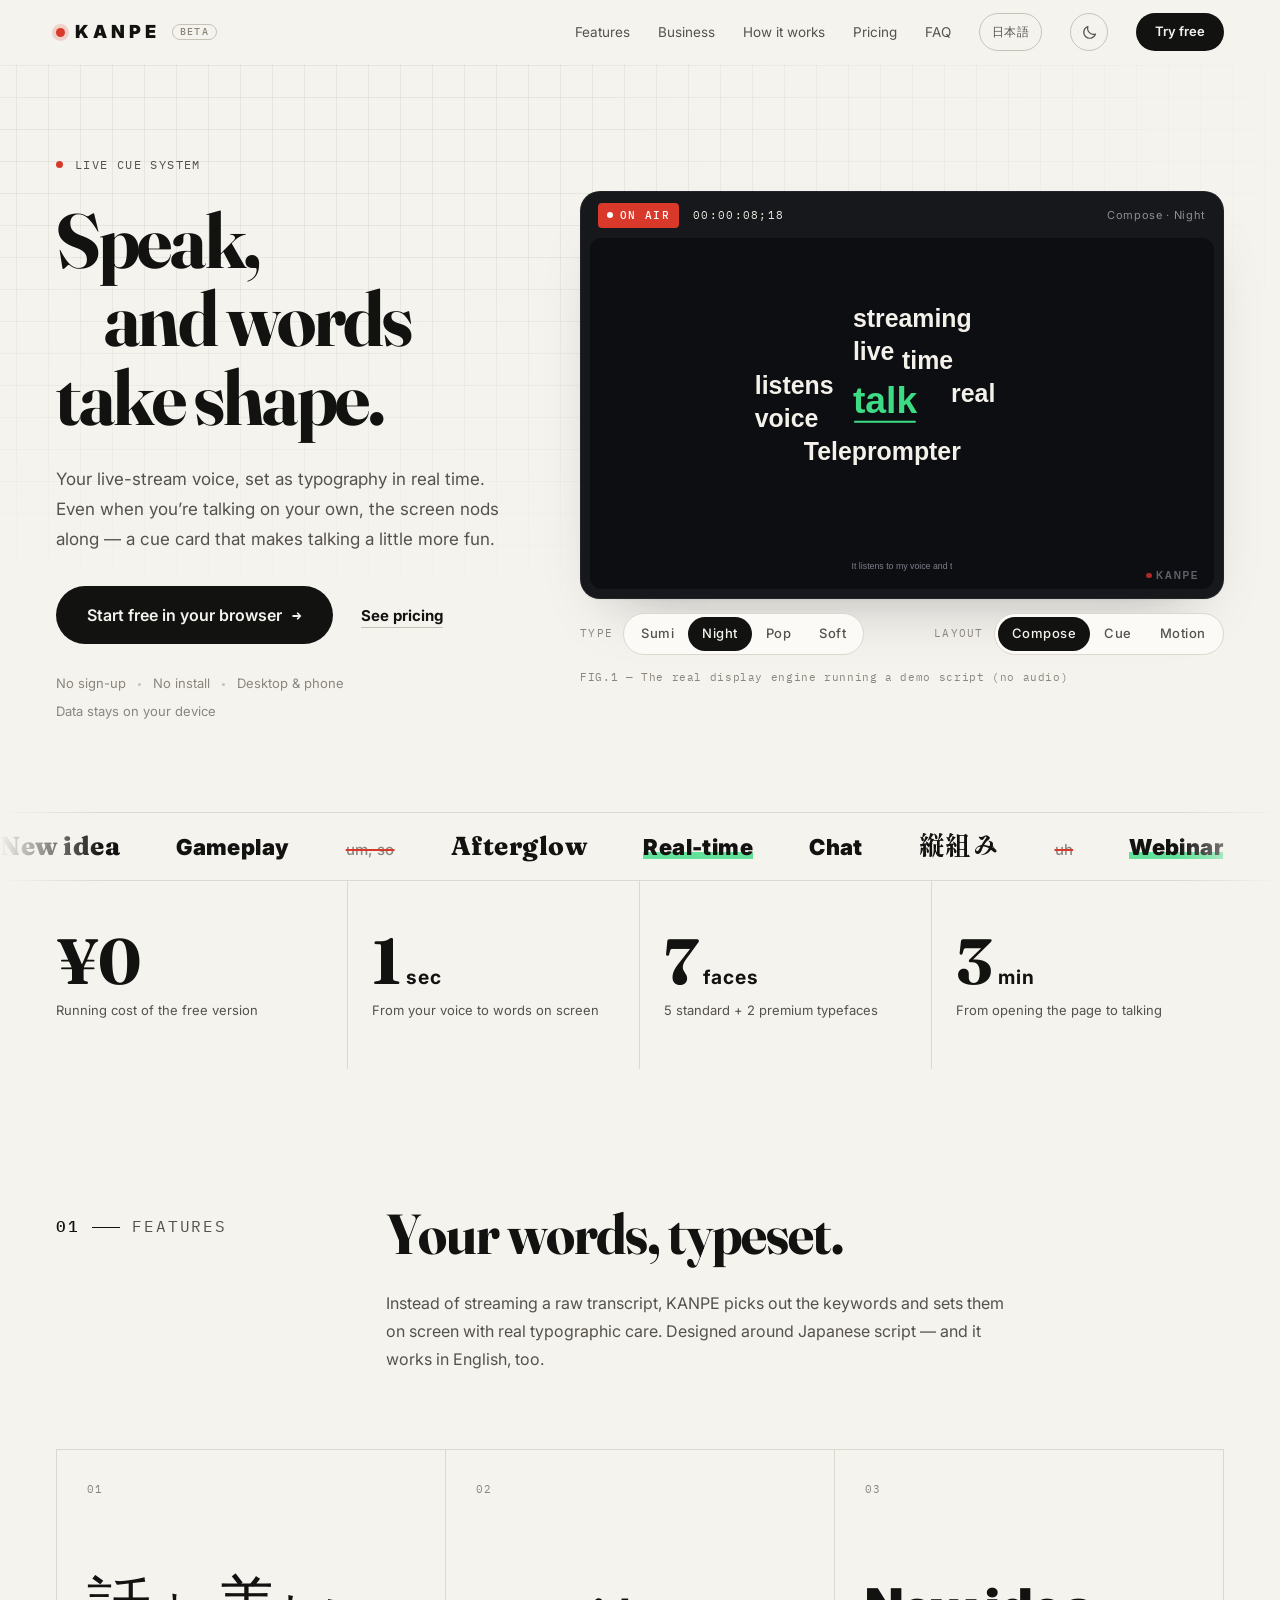
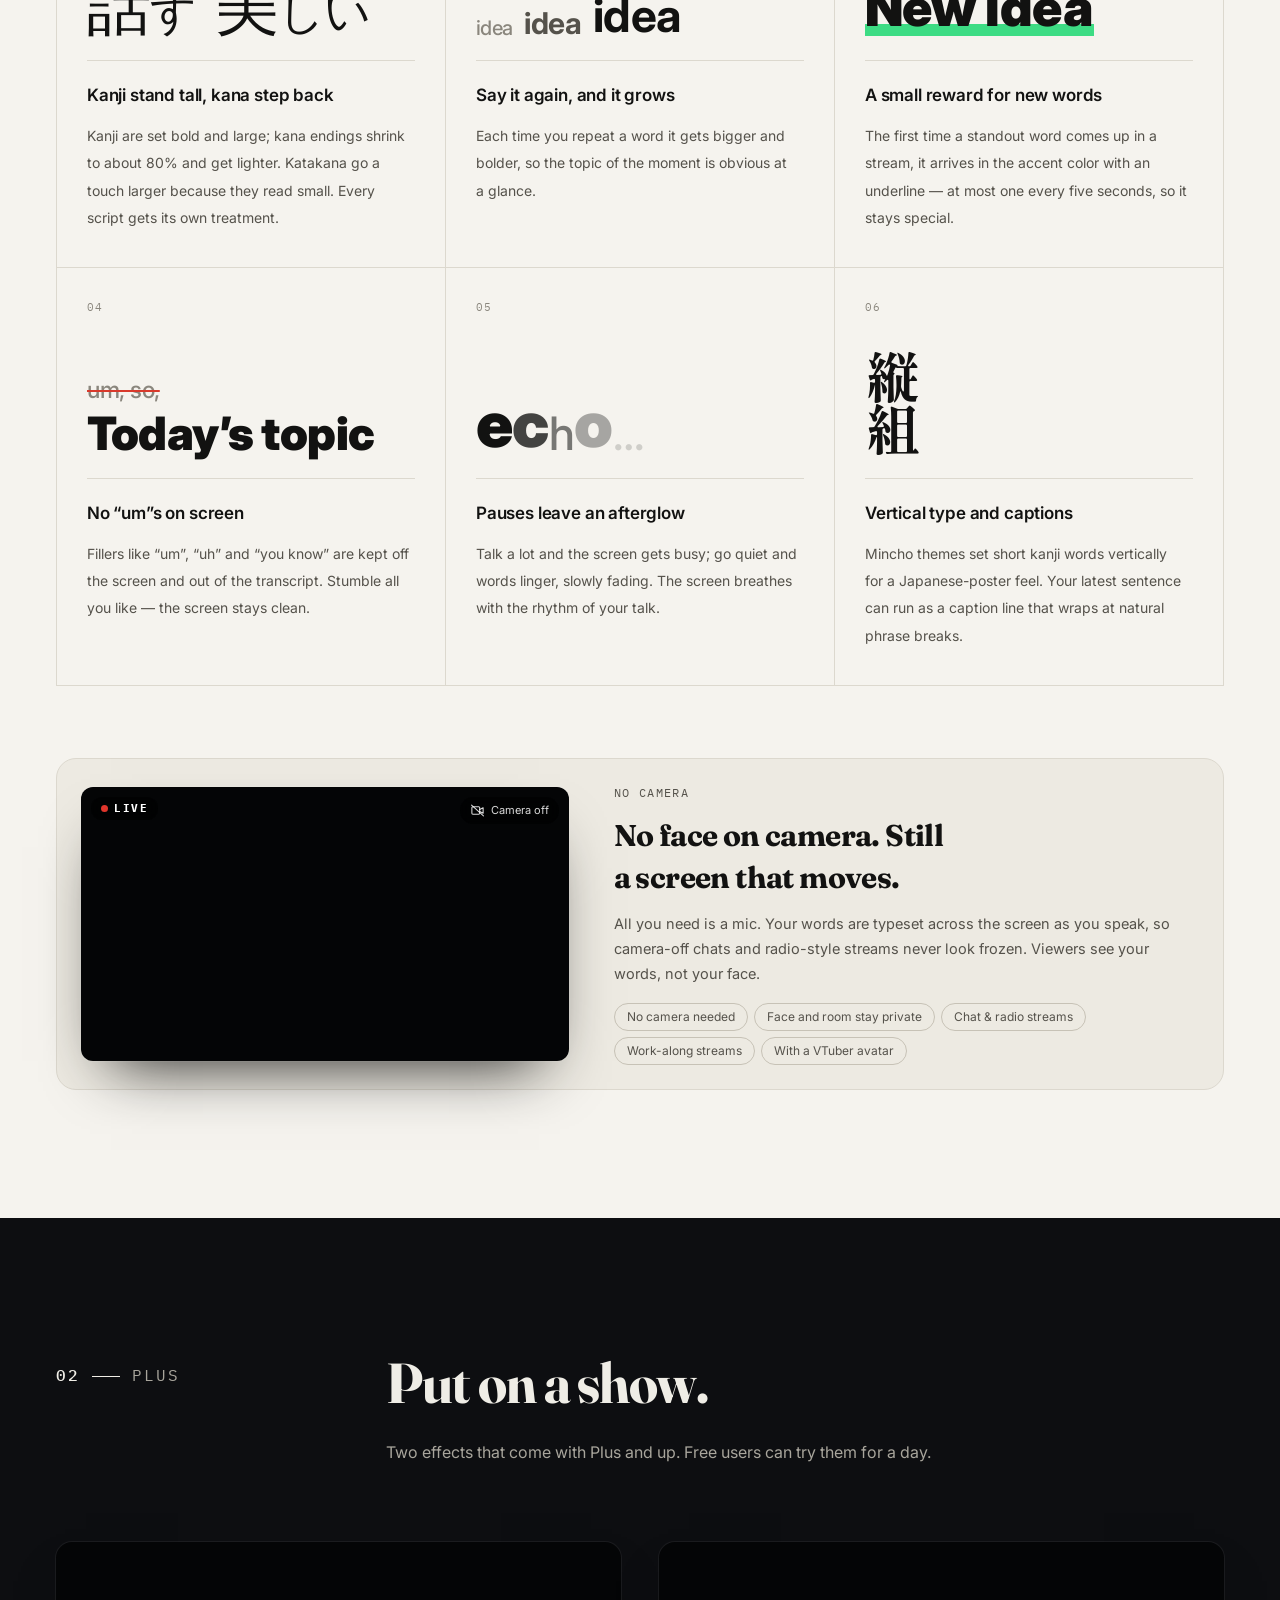
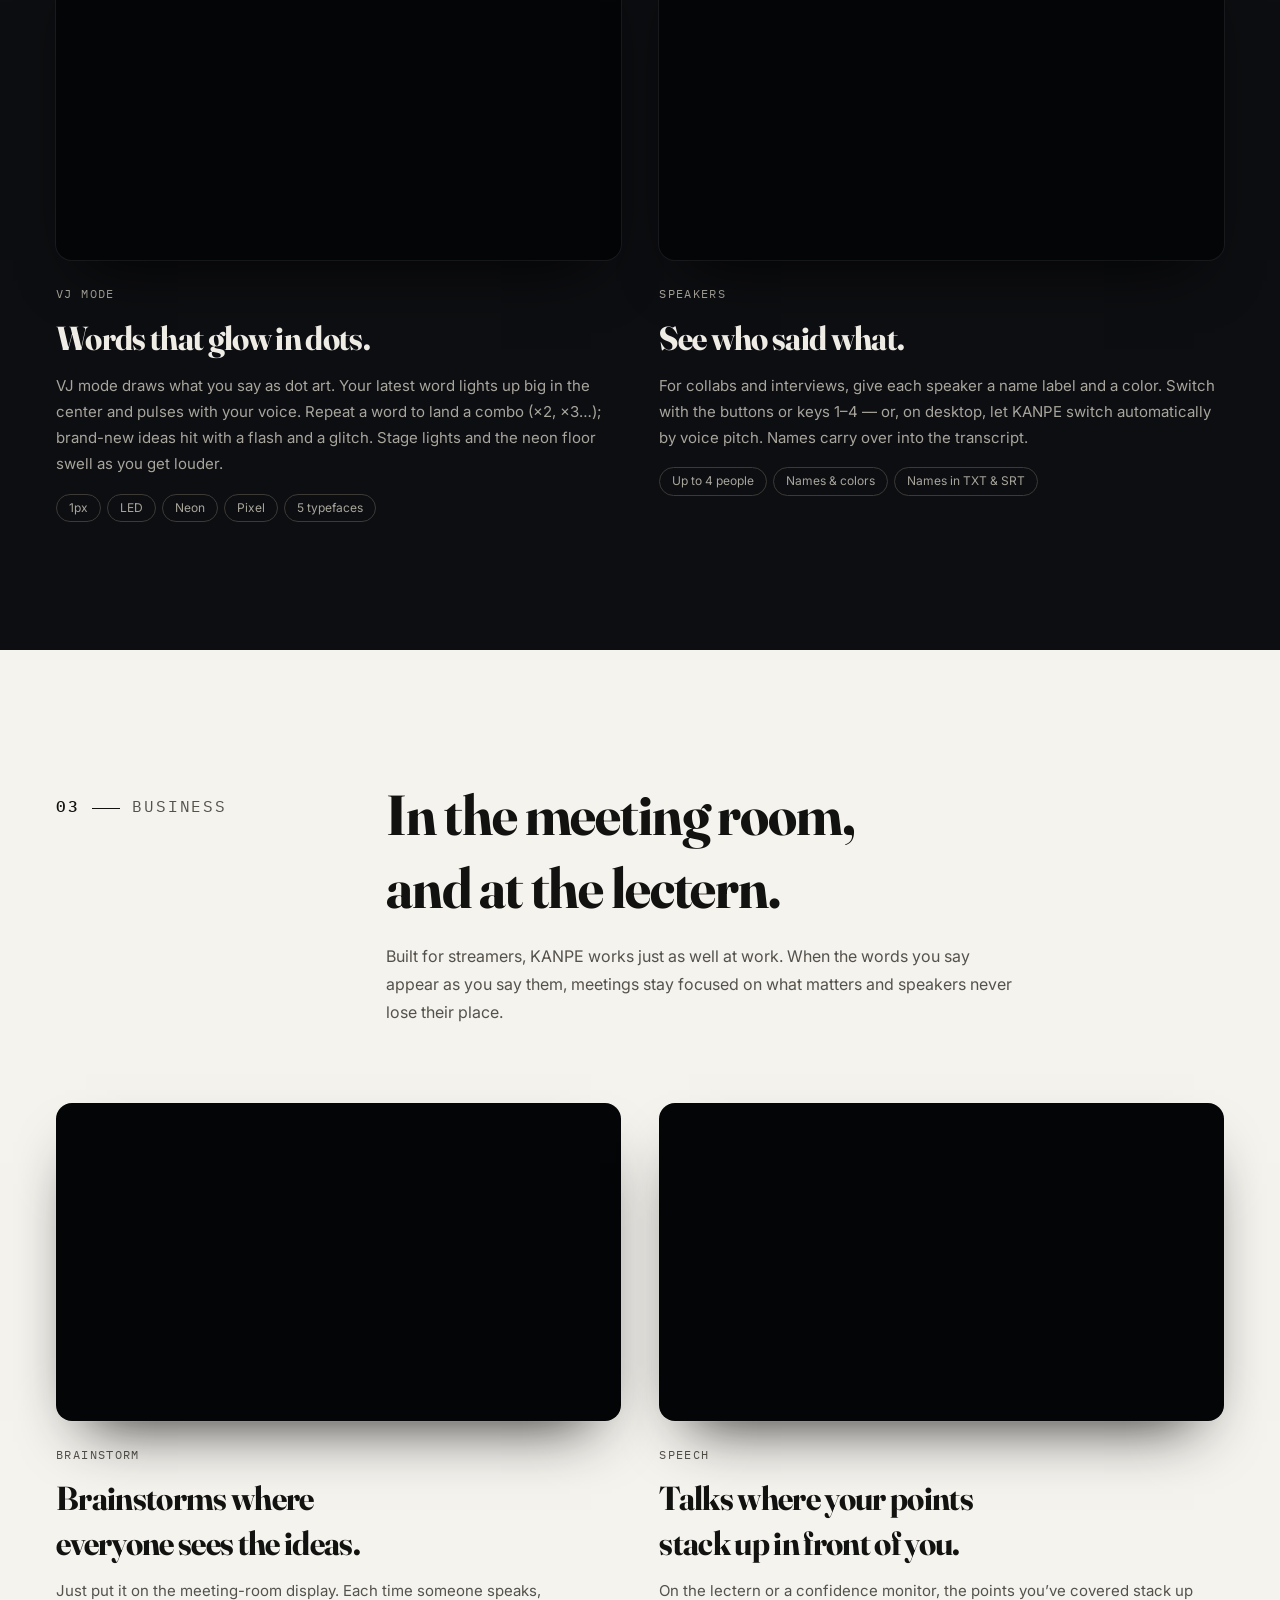
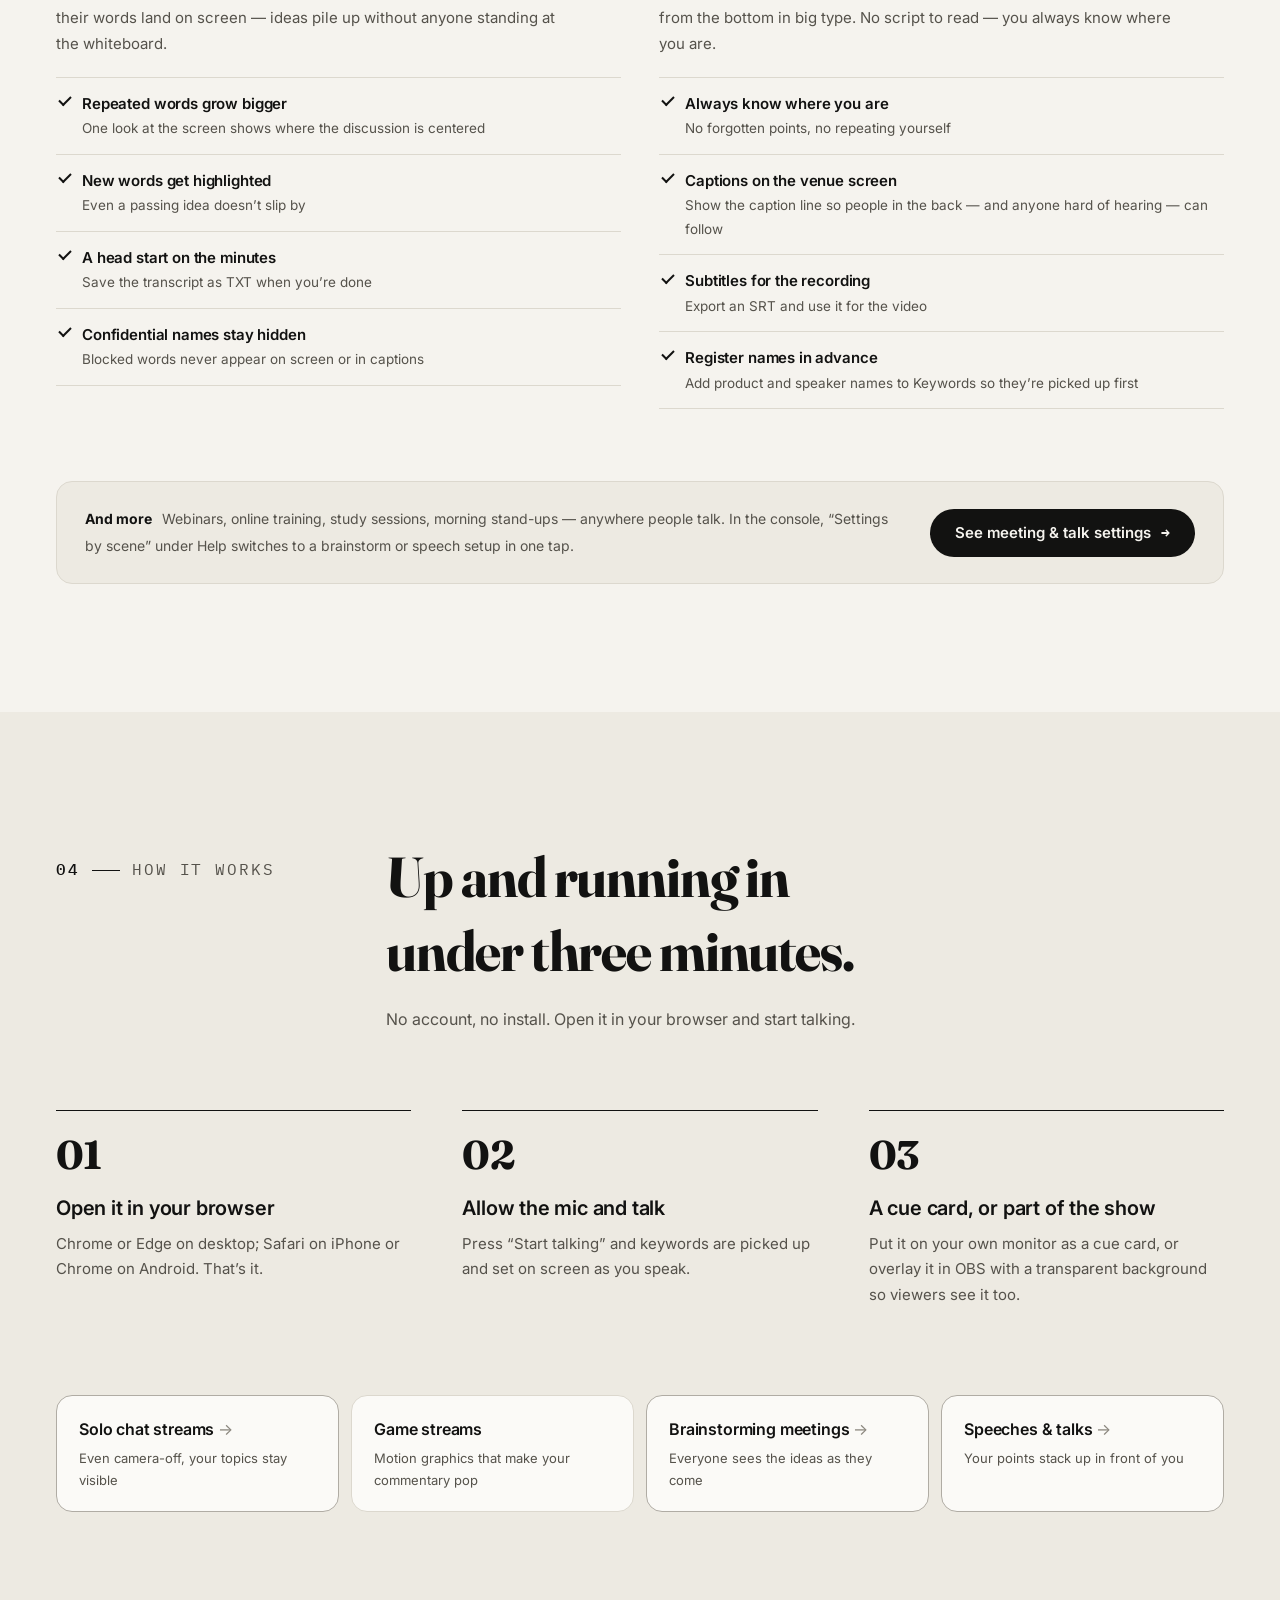
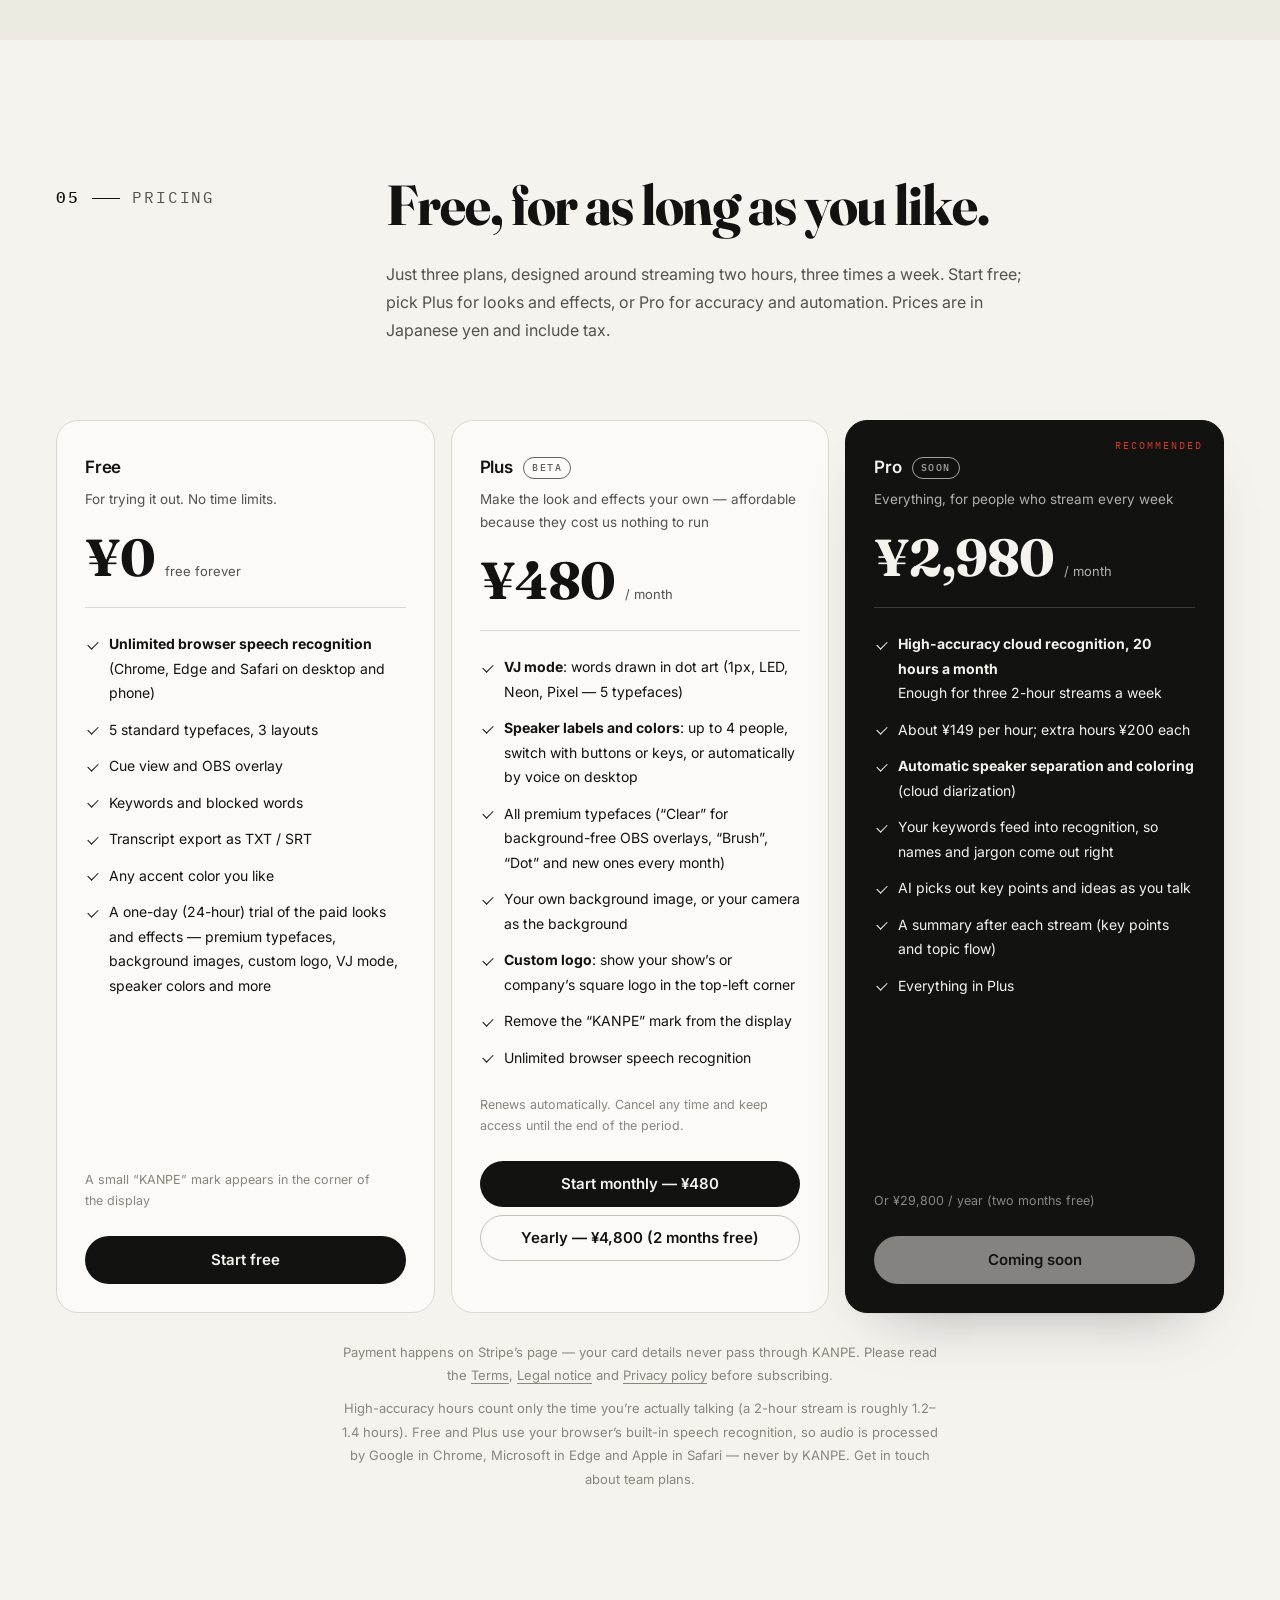
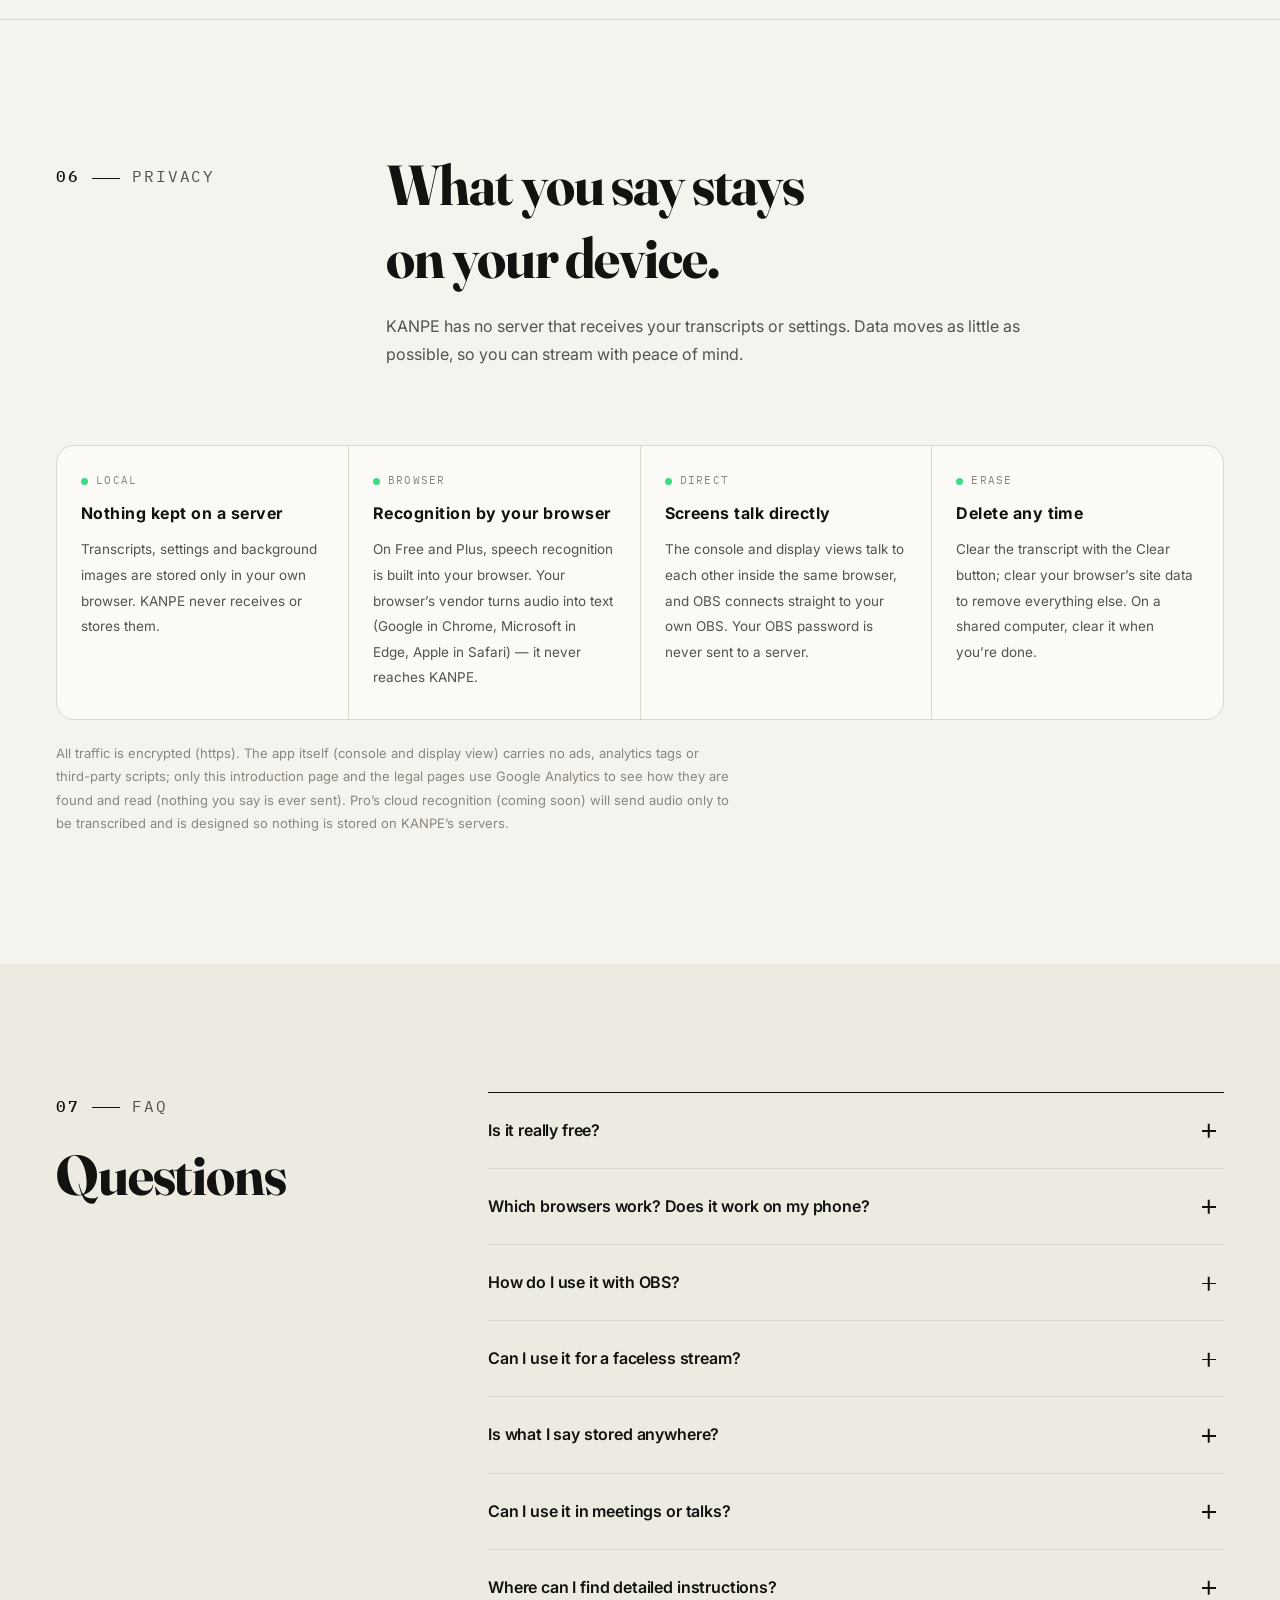
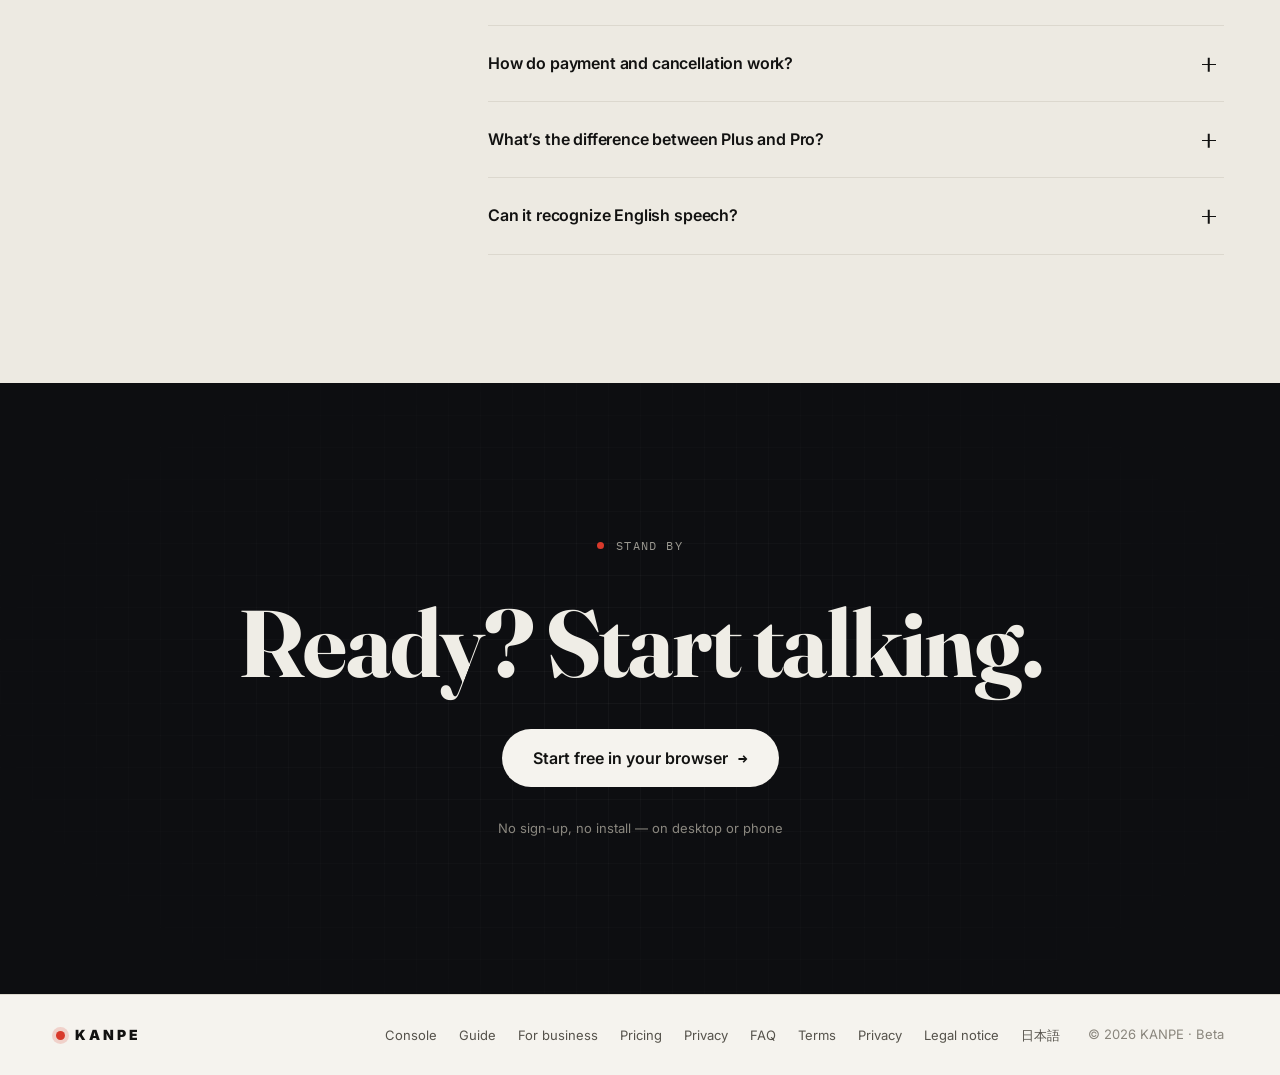
==== commit af90f7a6: "Add Motion layout: kinetic typography with reactive shapes (replaces Ticker) Spoken sentences now ap" ====
--- a/en/index.html
+++ b/en/index.html
@@ -32,7 +32,7 @@
 <link rel="preconnect" href="https://fonts.googleapis.com">
 <link rel="preconnect" href="https://fonts.gstatic.com" crossorigin>
 <link rel="stylesheet" href="https://fonts.googleapis.com/css2?family=Fraunces:opsz,wght@9..144,600;9..144,700;9..144,800&family=Inter:wght@400;500;600;700&family=Shippori+Mincho+B1:wght@700;800&family=Zen+Kaku+Gothic+New:wght@500;900&family=IBM+Plex+Mono:wght@400;500&display=swap">
-<link rel="stylesheet" href="../styles/lp.css?v=202610221431">
+<link rel="stylesheet" href="../styles/lp.css?v=202610250319">
 <script>document.documentElement.classList.add('js');</script>
 <script>try{var t=localStorage.getItem('kanpe.ui');t=(t==='light'||t==='dark')?t:null;if(t)document.documentElement.dataset.theme=t;document.documentElement.dataset.mode=t||'light'}catch(e){}</script>
 <script type="application/ld+json">{"@context":"https://schema.org","@graph":[{"@type":"WebSite","@id":"https://kanpe.yoneken.xyz/#website","url":"https://kanpe.yoneken.xyz/","name":"KANPE","alternateName":"KANPE リアルタイムカンペ","inLanguage":["ja","en"]},{"@type":"WebApplication","@id":"https://kanpe.yoneken.xyz/en/#app","name":"KANPE","url":"https://kanpe.yoneken.xyz/en/","description":"Real-time cue cards that turn what you say on stream into live Japanese typography. Runs in the browser with just a mic — free, no sign-up.","applicationCategory":"MultimediaApplication","operatingSystem":"Web browser","browserRequirements":"A browser with a microphone and speech recognition (Web Speech API): Chrome, Edge or Safari","inLanguage":"en","isAccessibleForFree":true,"image":"https://kanpe.yoneken.xyz/assets/og-en.png?v=1","isPartOf":{"@id":"https://kanpe.yoneken.xyz/#website"},"offers":[{"@type":"Offer","name":"Free","price":"0","priceCurrency":"JPY","url":"https://kanpe.yoneken.xyz/en/#pricing"},{"@type":"Offer","name":"Plus (monthly)","price":"480","priceCurrency":"JPY","url":"https://kanpe.yoneken.xyz/en/#pricing","priceSpecification":{"@type":"UnitPriceSpecification","price":"480","priceCurrency":"JPY","billingDuration":"P1M","unitCode":"MON"}},{"@type":"Offer","name":"Plus (yearly)","price":"4800","priceCurrency":"JPY","url":"https://kanpe.yoneken.xyz/en/#pricing","priceSpecification":{"@type":"UnitPriceSpecification","price":"4800","priceCurrency":"JPY","billingDuration":"P1Y","unitCode":"ANN"}}]}]}</script>
@@ -106,7 +106,7 @@
           <div class="seg" id="layoutChips">
             <button type="button" data-layout-id="compose" aria-pressed="true">Compose</button>
             <button type="button" data-layout-id="kanpe">Cue</button>
-            <button type="button" data-layout-id="ticker">Ticker</button>
+            <button type="button" data-layout-id="motion">Motion</button>
           </div>
         </div>
       </div>
@@ -328,7 +328,7 @@
       </ol>
       <ul class="uses" aria-label="Great for">
         <li class="reveal link"><a href="#noface"><b>Solo chat streams</b><span>Even camera-off, your topics stay visible</span></a></li>
-        <li class="reveal"><b>Game streams</b><span>A ticker band that stays out of the way</span></li>
+        <li class="reveal"><b>Game streams</b><span>Motion graphics that make your commentary pop</span></li>
         <li class="reveal link"><a href="#business"><b>Brainstorming meetings</b><span>Everyone sees the ideas as they come</span></a></li>
         <li class="reveal link"><a href="#business"><b>Speeches &amp; talks</b><span>Your points stack up in front of you</span></a></li>
       </ul>
@@ -459,7 +459,7 @@
         </details>
         <details>
           <summary>Can I use it for a faceless stream?</summary>
-          <p>Yes — it’s one of the best ways to use it. KANPE never uses your camera; it runs on your microphone alone. Bring the display view into OBS and the full-screen typography becomes your stream screen. Add a background image or custom logo to make it feel like your channel (Plus plan). To layer it over a VTuber avatar or gameplay, the Ticker layout or the Clear typeface works well (Clear is a Plus typeface).</p>
+          <p>Yes — it’s one of the best ways to use it. KANPE never uses your camera; it runs on your microphone alone. Bring the display view into OBS and the full-screen typography becomes your stream screen. Add a background image or custom logo to make it feel like your channel (Plus plan). To layer it over a VTuber avatar or gameplay, pair the Clear typeface with the Motion or Compose layout (Clear is a Plus typeface).</p>
         </details>
         <details>
           <summary>Is what I say stored anywhere?</summary>
@@ -518,10 +518,10 @@
 <div class="dock" id="dock" aria-hidden="true">
   <a class="btn btn-ink block" href="app.html?welcome=1" tabindex="-1">Start free in your browser<span class="arrow" aria-hidden="true">→</span></a>
 </div>
-<script src="../src/ui/lang.js?v=202610221431" defer></script>
-<script src="../src/ui/menu.js?v=202610221431" defer></script>
-<script src="../src/ui/mode.js?v=202610221431" defer></script>
-<script src="../src/lp/lp.js?v=202610221431" defer></script>
-<script type="module" src="../src/lp/analytics.js?v=202610221431"></script>
+<script src="../src/ui/lang.js?v=202610250319" defer></script>
+<script src="../src/ui/menu.js?v=202610250319" defer></script>
+<script src="../src/ui/mode.js?v=202610250319" defer></script>
+<script src="../src/lp/lp.js?v=202610250319" defer></script>
+<script type="module" src="../src/lp/analytics.js?v=202610250319"></script>
 </body>
 </html>
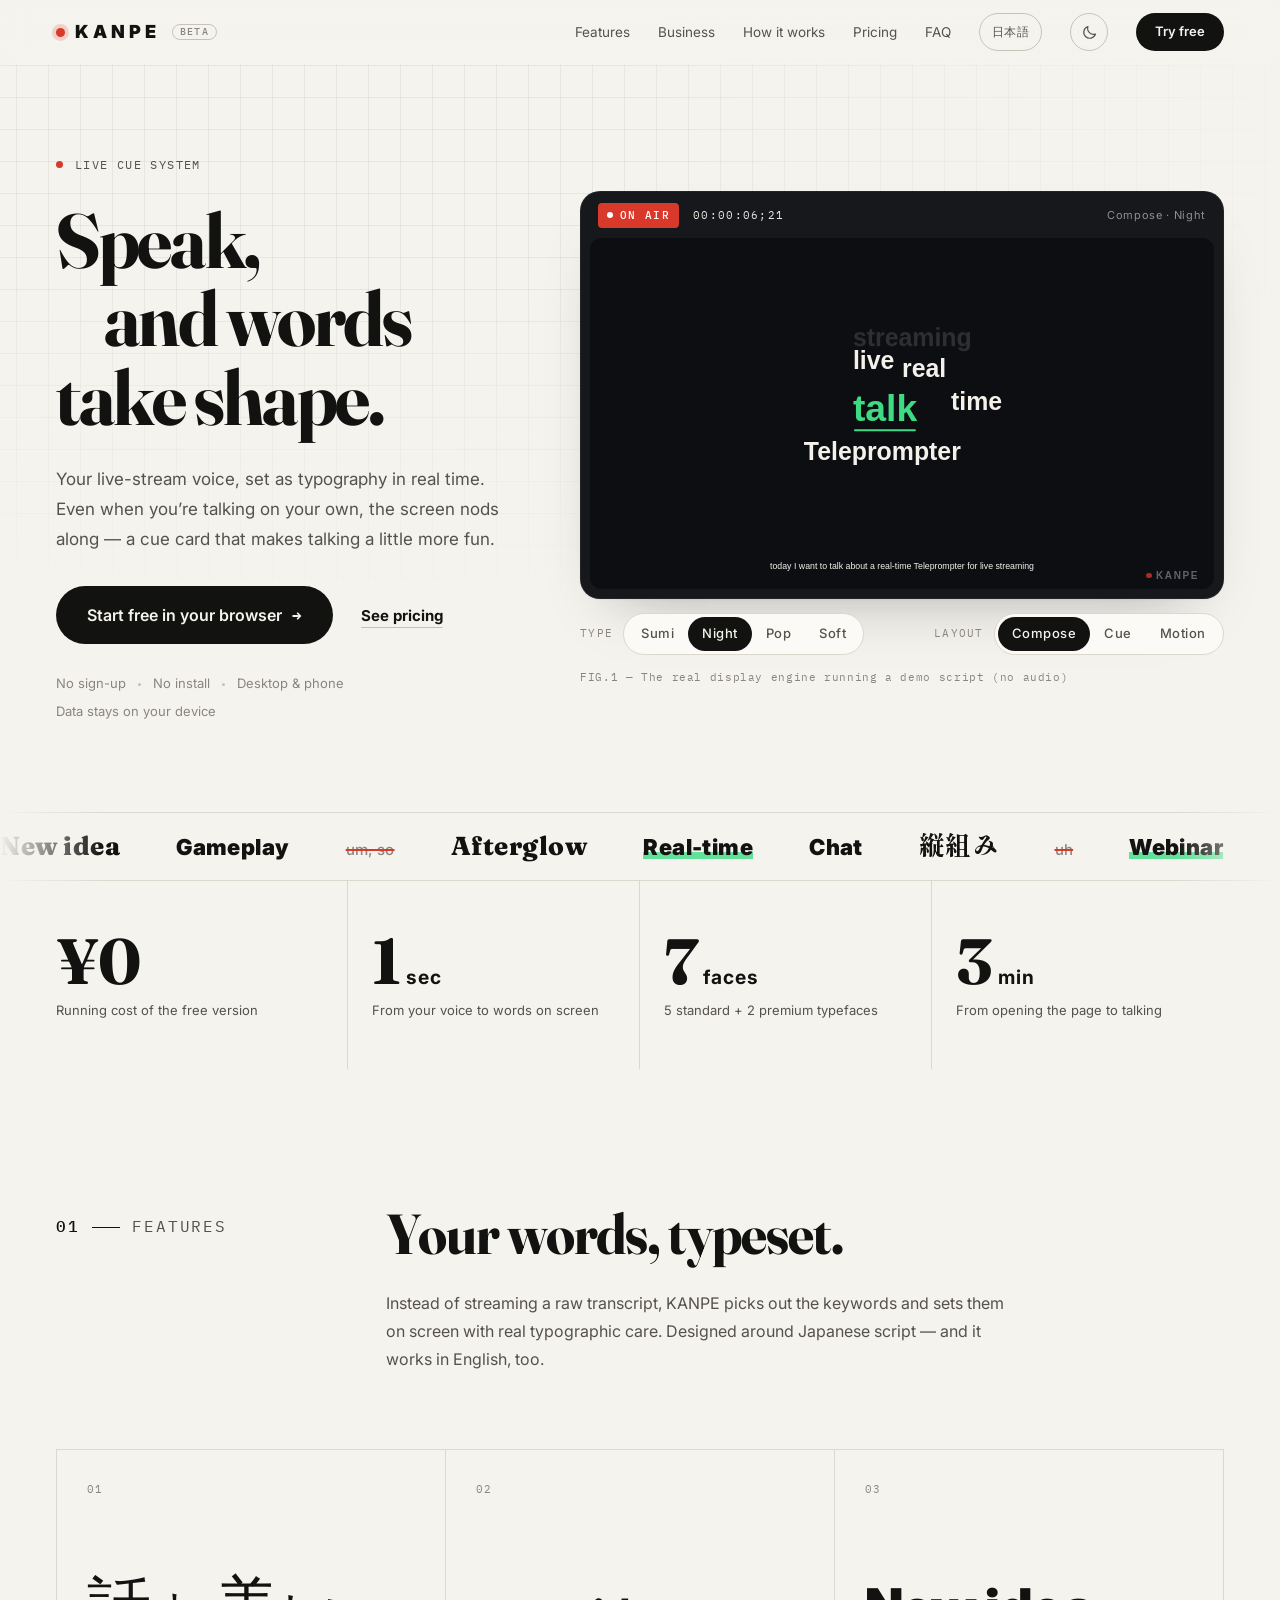
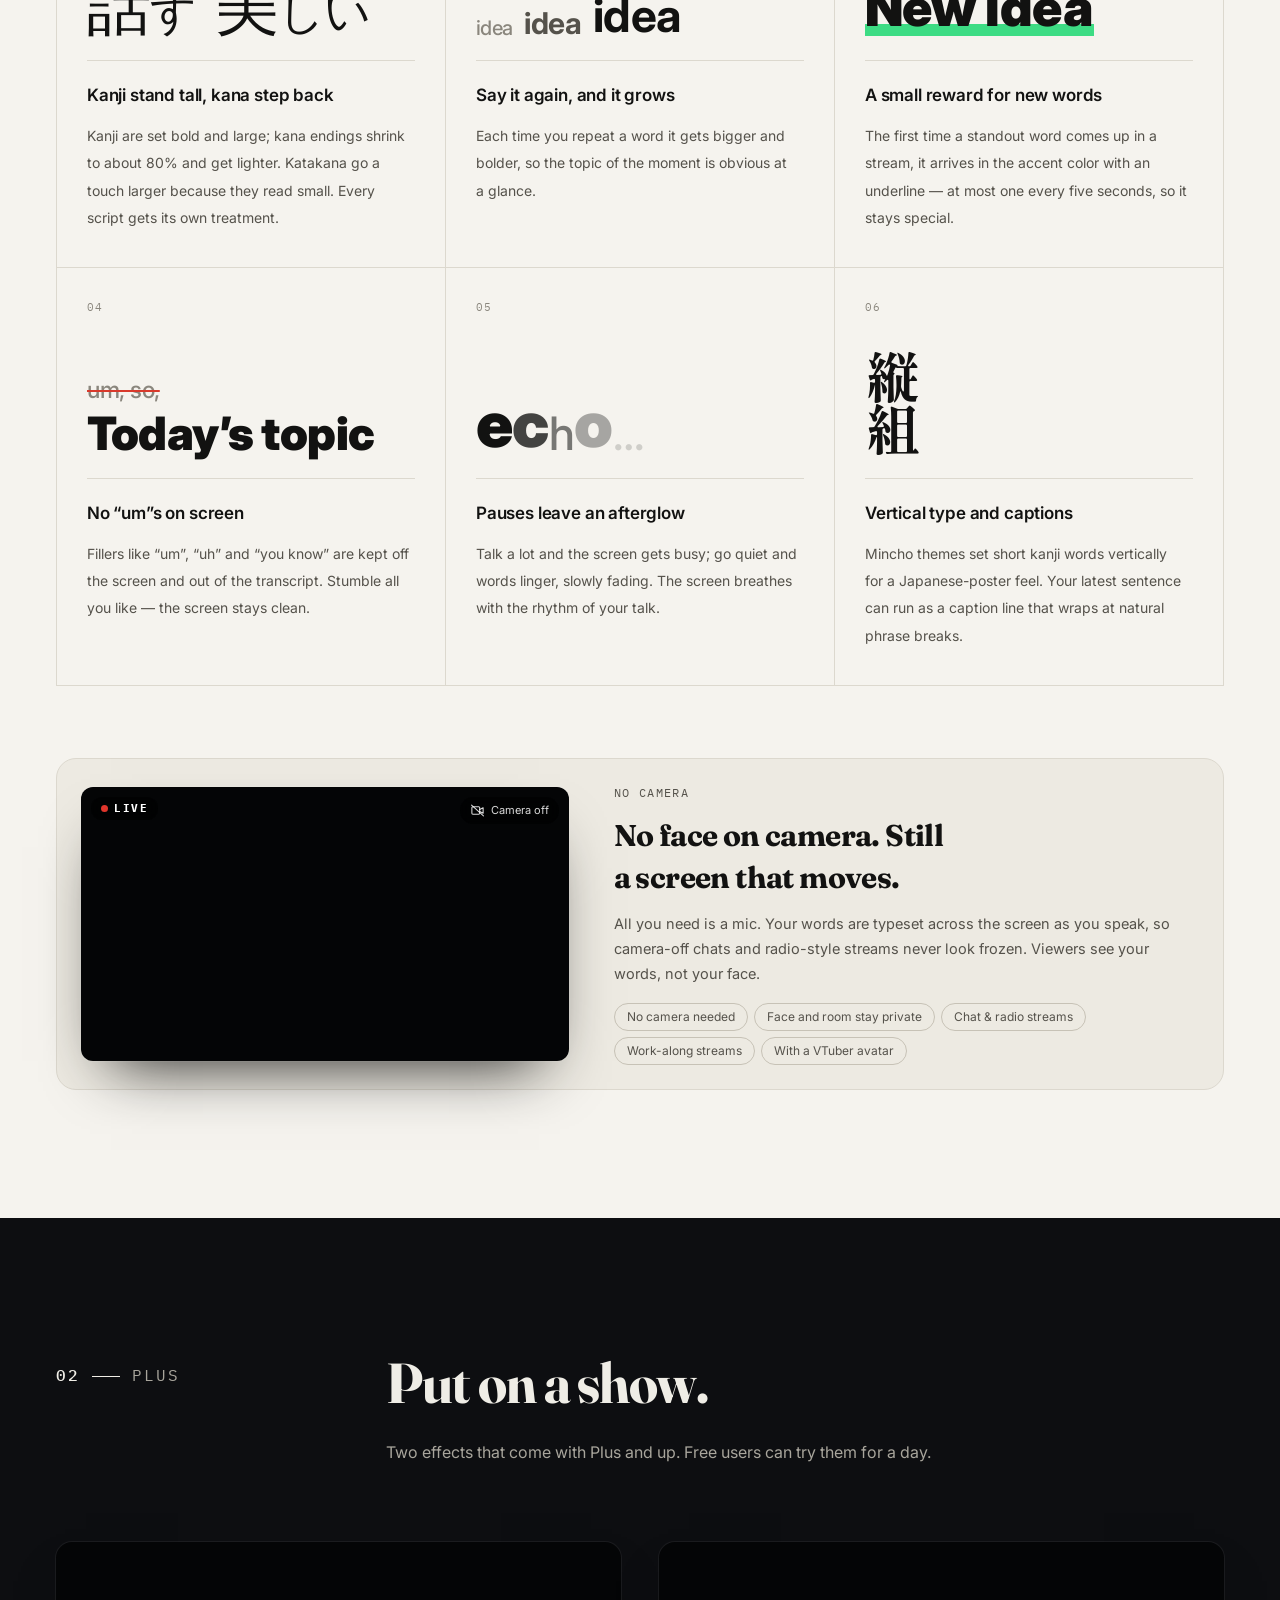
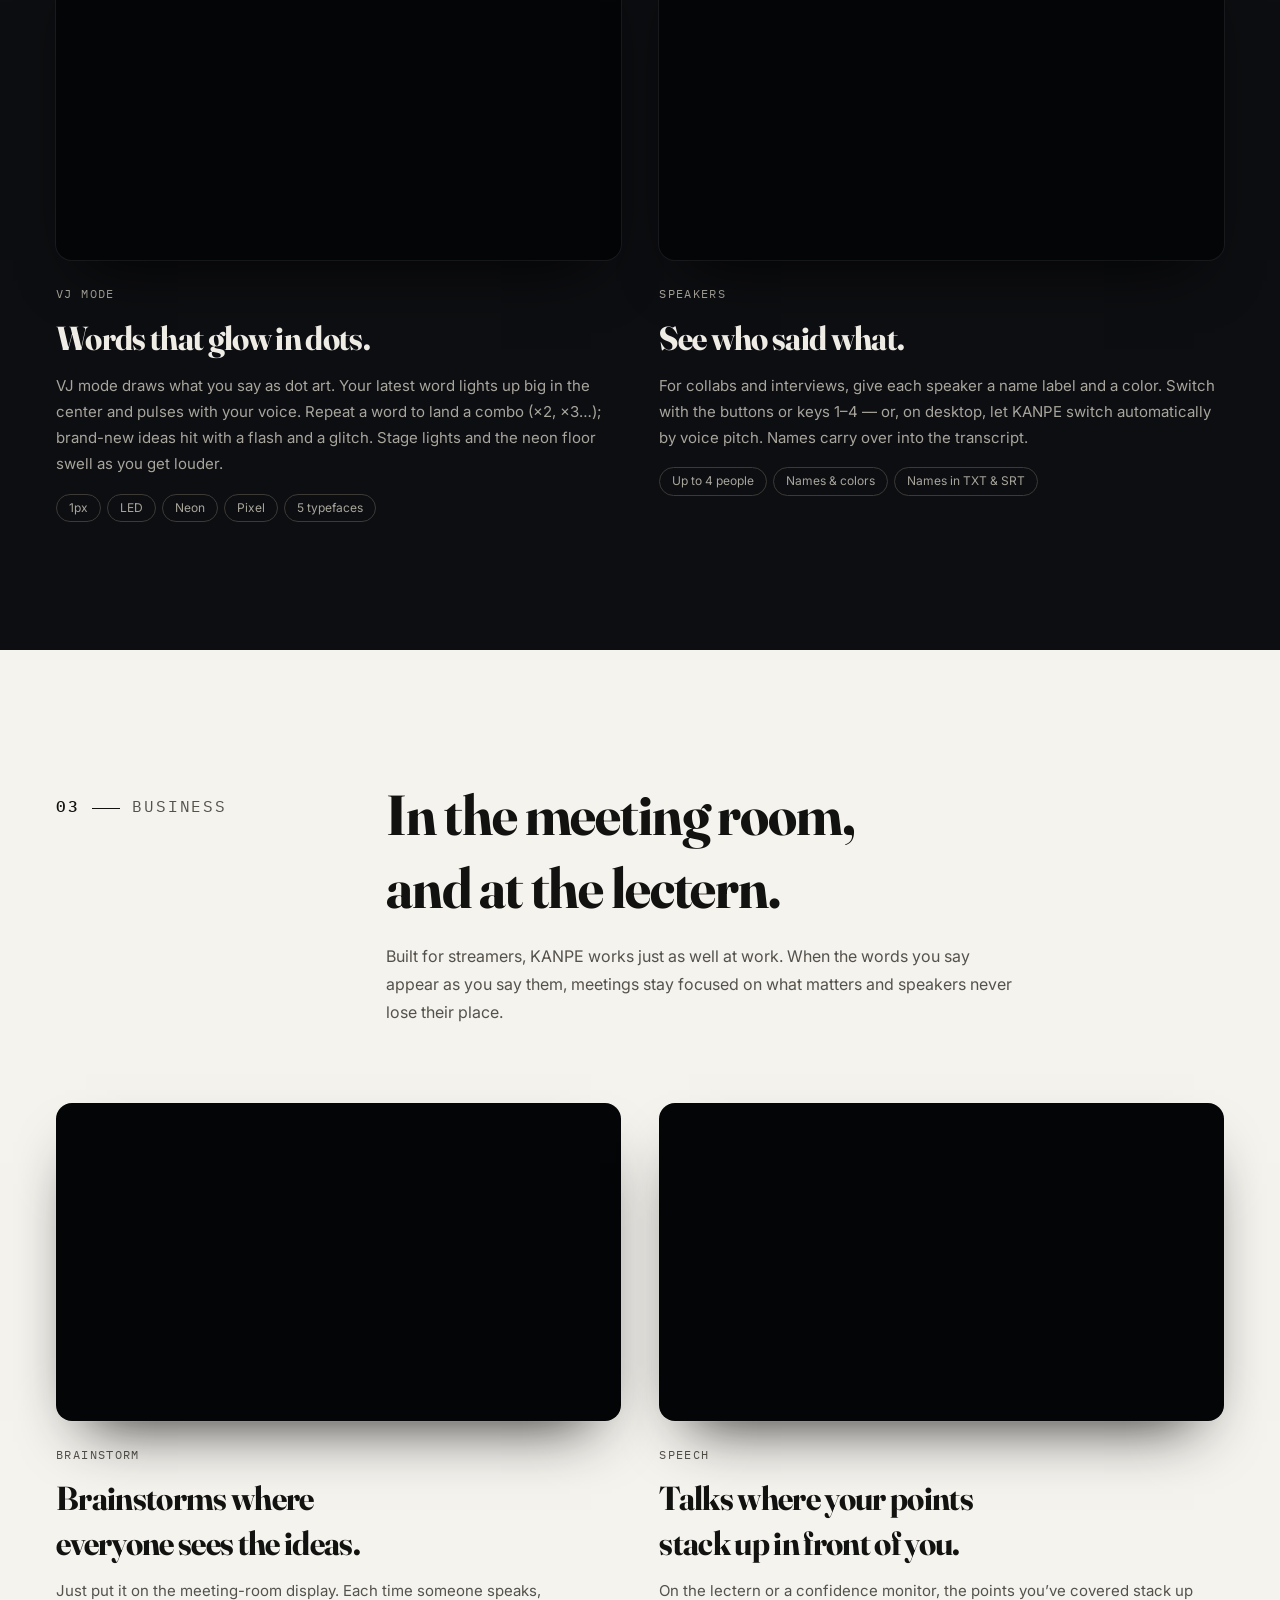
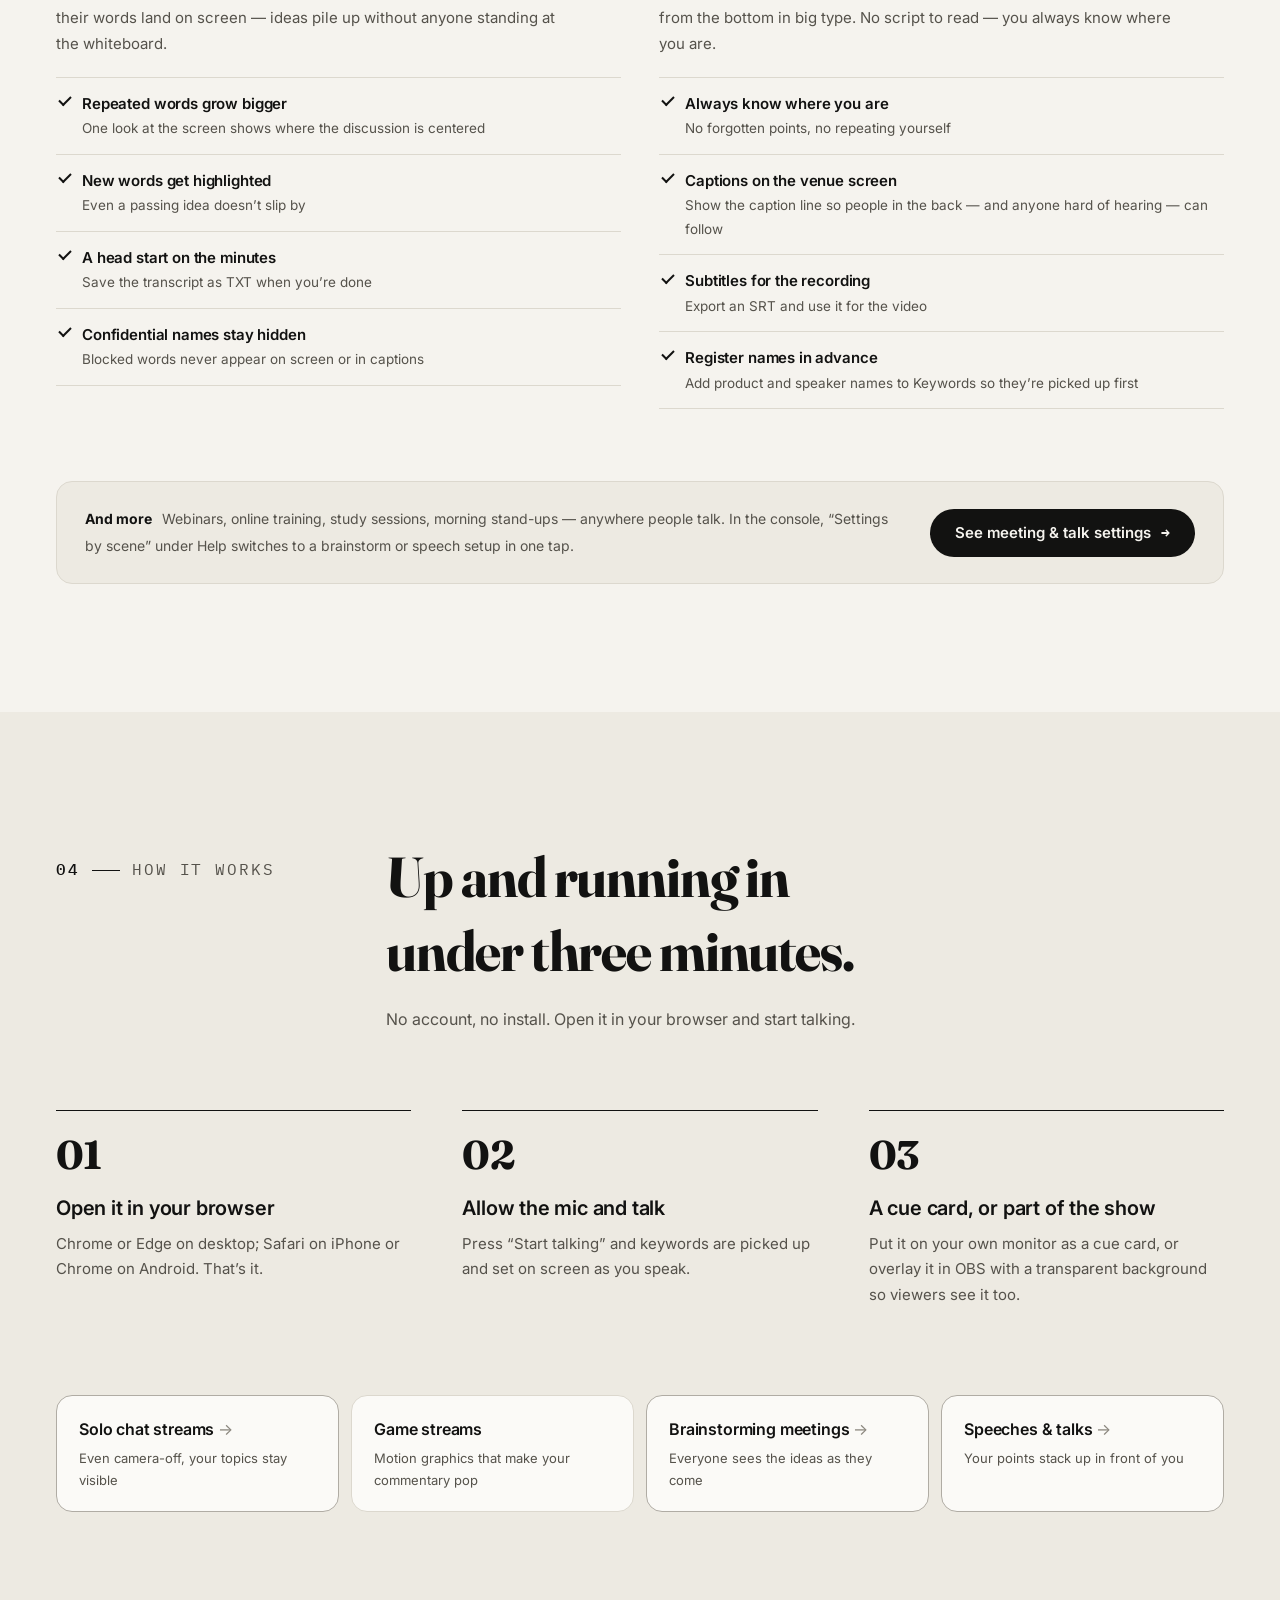
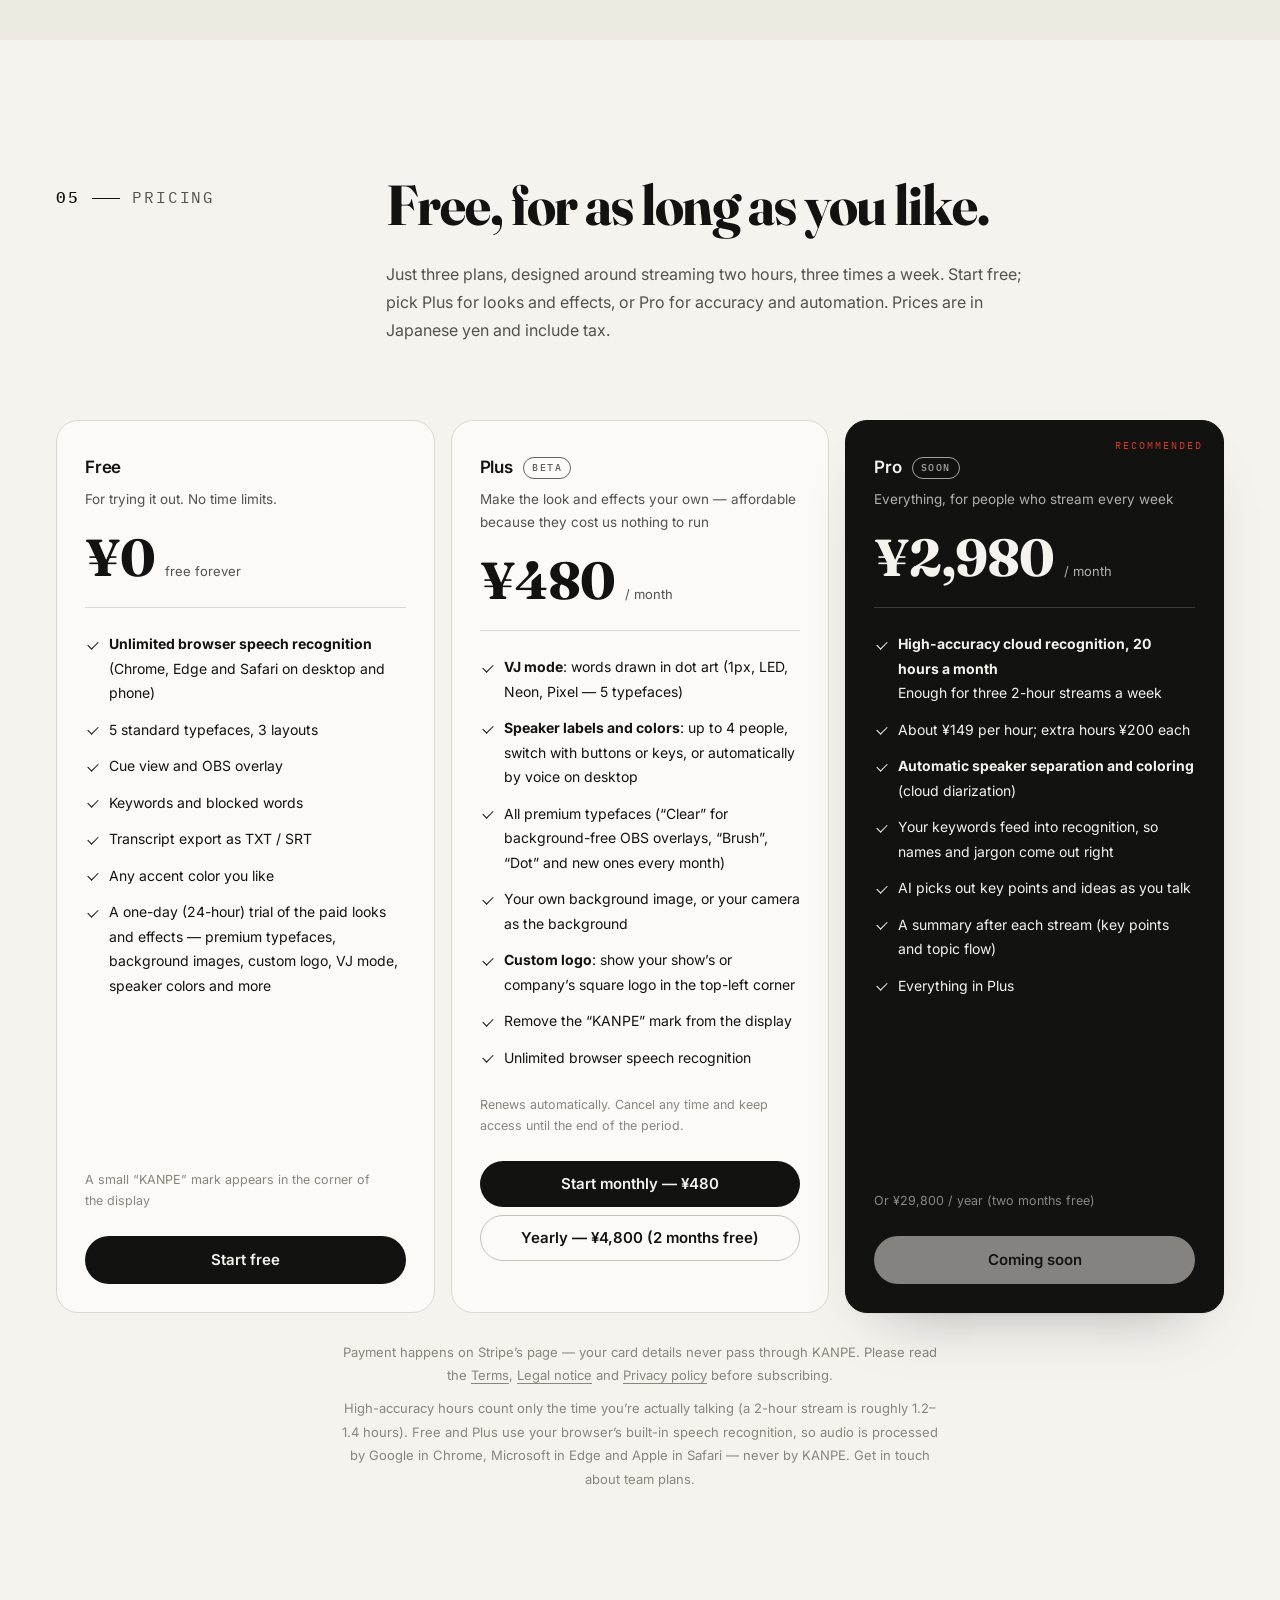
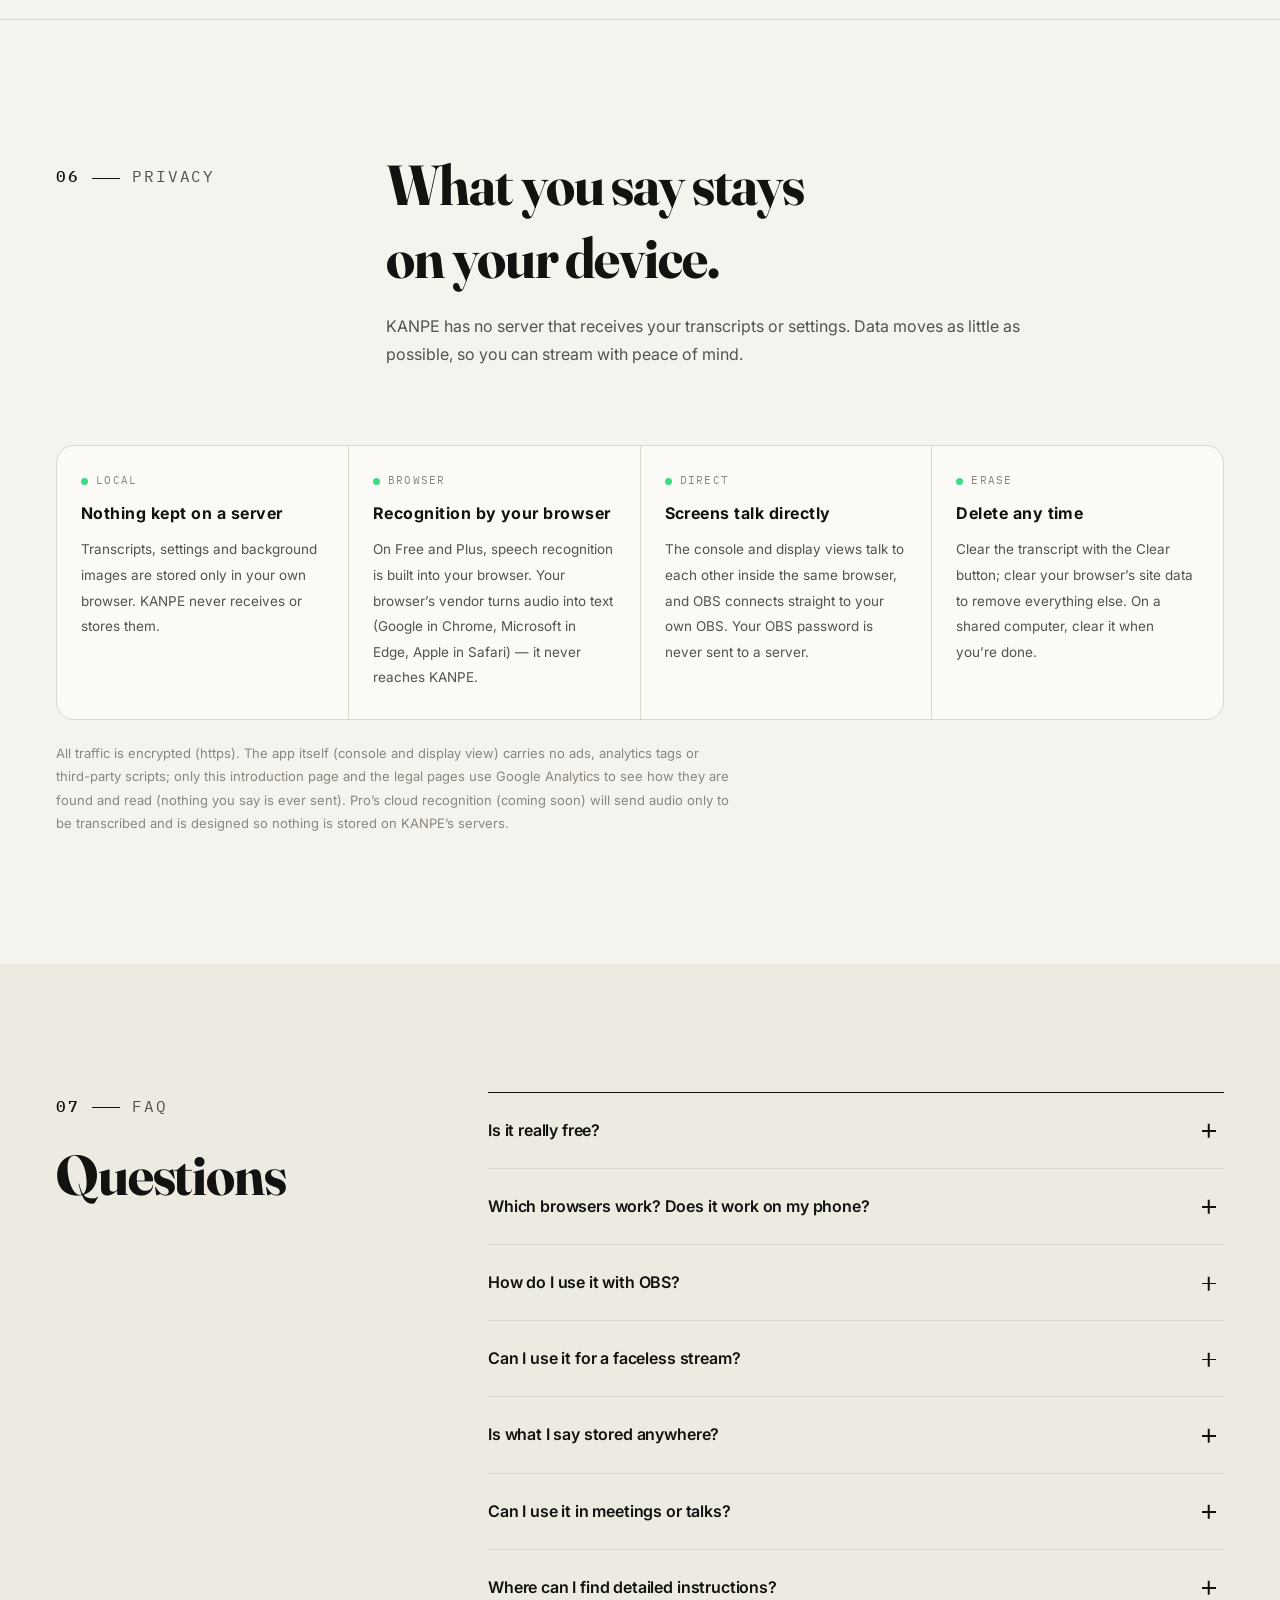
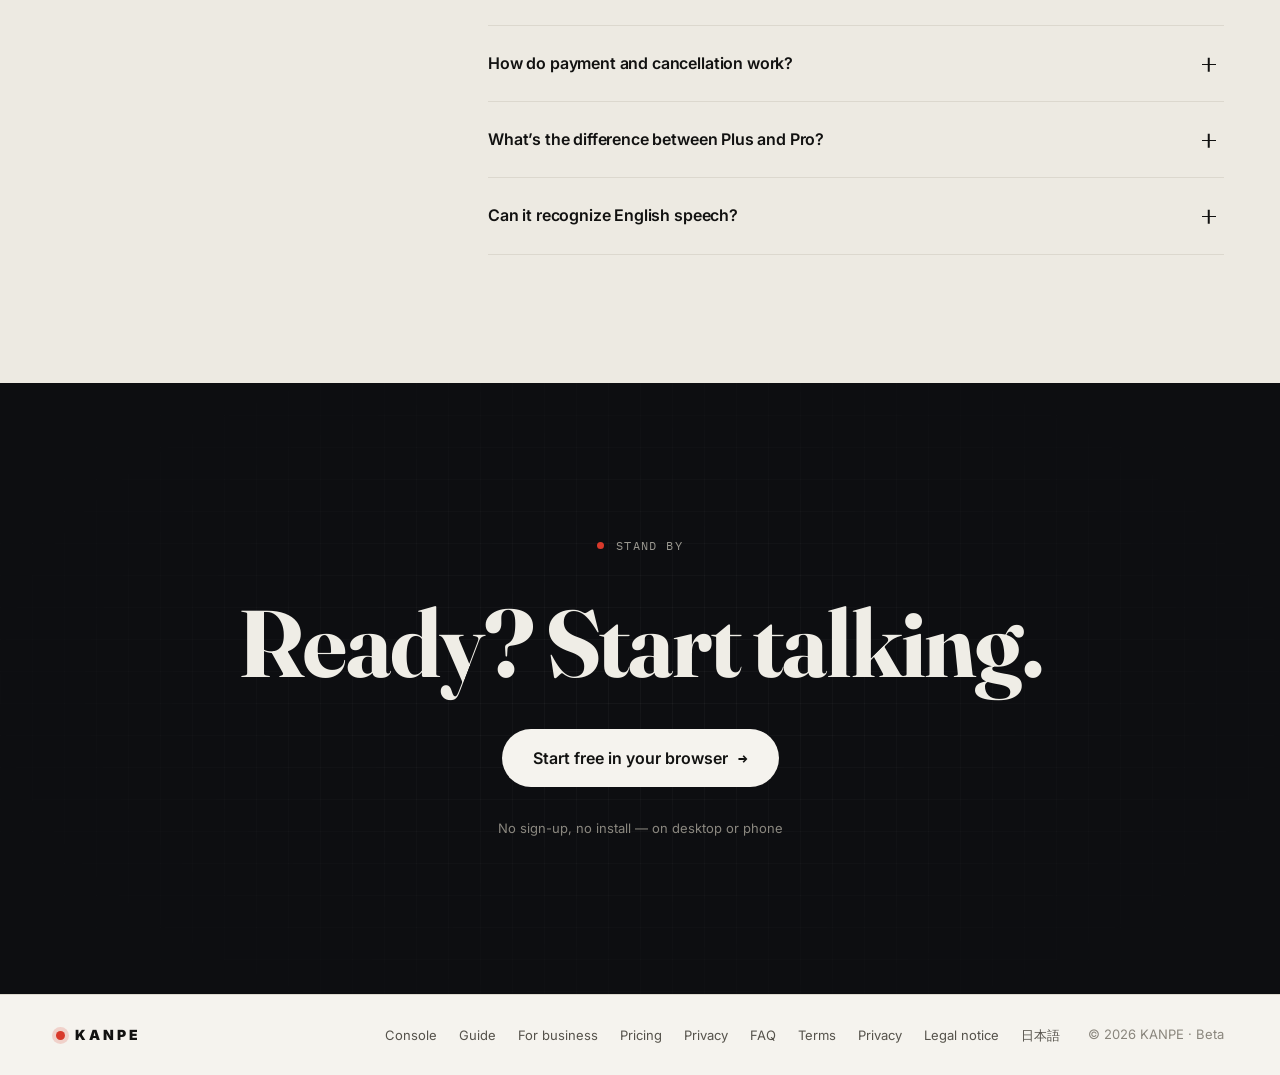
==== commit 20ee81a5: "Motion: 1px particle effects, more entrances/transitions, react to room sound - dust.js: canvas part" ====
--- a/en/index.html
+++ b/en/index.html
@@ -32,7 +32,7 @@
 <link rel="preconnect" href="https://fonts.googleapis.com">
 <link rel="preconnect" href="https://fonts.gstatic.com" crossorigin>
 <link rel="stylesheet" href="https://fonts.googleapis.com/css2?family=Fraunces:opsz,wght@9..144,600;9..144,700;9..144,800&family=Inter:wght@400;500;600;700&family=Shippori+Mincho+B1:wght@700;800&family=Zen+Kaku+Gothic+New:wght@500;900&family=IBM+Plex+Mono:wght@400;500&display=swap">
-<link rel="stylesheet" href="../styles/lp.css?v=202610250319">
+<link rel="stylesheet" href="../styles/lp.css?v=202610250347">
 <script>document.documentElement.classList.add('js');</script>
 <script>try{var t=localStorage.getItem('kanpe.ui');t=(t==='light'||t==='dark')?t:null;if(t)document.documentElement.dataset.theme=t;document.documentElement.dataset.mode=t||'light'}catch(e){}</script>
 <script type="application/ld+json">{"@context":"https://schema.org","@graph":[{"@type":"WebSite","@id":"https://kanpe.yoneken.xyz/#website","url":"https://kanpe.yoneken.xyz/","name":"KANPE","alternateName":"KANPE リアルタイムカンペ","inLanguage":["ja","en"]},{"@type":"WebApplication","@id":"https://kanpe.yoneken.xyz/en/#app","name":"KANPE","url":"https://kanpe.yoneken.xyz/en/","description":"Real-time cue cards that turn what you say on stream into live Japanese typography. Runs in the browser with just a mic — free, no sign-up.","applicationCategory":"MultimediaApplication","operatingSystem":"Web browser","browserRequirements":"A browser with a microphone and speech recognition (Web Speech API): Chrome, Edge or Safari","inLanguage":"en","isAccessibleForFree":true,"image":"https://kanpe.yoneken.xyz/assets/og-en.png?v=1","isPartOf":{"@id":"https://kanpe.yoneken.xyz/#website"},"offers":[{"@type":"Offer","name":"Free","price":"0","priceCurrency":"JPY","url":"https://kanpe.yoneken.xyz/en/#pricing"},{"@type":"Offer","name":"Plus (monthly)","price":"480","priceCurrency":"JPY","url":"https://kanpe.yoneken.xyz/en/#pricing","priceSpecification":{"@type":"UnitPriceSpecification","price":"480","priceCurrency":"JPY","billingDuration":"P1M","unitCode":"MON"}},{"@type":"Offer","name":"Plus (yearly)","price":"4800","priceCurrency":"JPY","url":"https://kanpe.yoneken.xyz/en/#pricing","priceSpecification":{"@type":"UnitPriceSpecification","price":"4800","priceCurrency":"JPY","billingDuration":"P1Y","unitCode":"ANN"}}]}]}</script>
@@ -518,10 +518,10 @@
 <div class="dock" id="dock" aria-hidden="true">
   <a class="btn btn-ink block" href="app.html?welcome=1" tabindex="-1">Start free in your browser<span class="arrow" aria-hidden="true">→</span></a>
 </div>
-<script src="../src/ui/lang.js?v=202610250319" defer></script>
-<script src="../src/ui/menu.js?v=202610250319" defer></script>
-<script src="../src/ui/mode.js?v=202610250319" defer></script>
-<script src="../src/lp/lp.js?v=202610250319" defer></script>
-<script type="module" src="../src/lp/analytics.js?v=202610250319"></script>
+<script src="../src/ui/lang.js?v=202610250347" defer></script>
+<script src="../src/ui/menu.js?v=202610250347" defer></script>
+<script src="../src/ui/mode.js?v=202610250347" defer></script>
+<script src="../src/lp/lp.js?v=202610250347" defer></script>
+<script type="module" src="../src/lp/analytics.js?v=202610250347"></script>
 </body>
 </html>
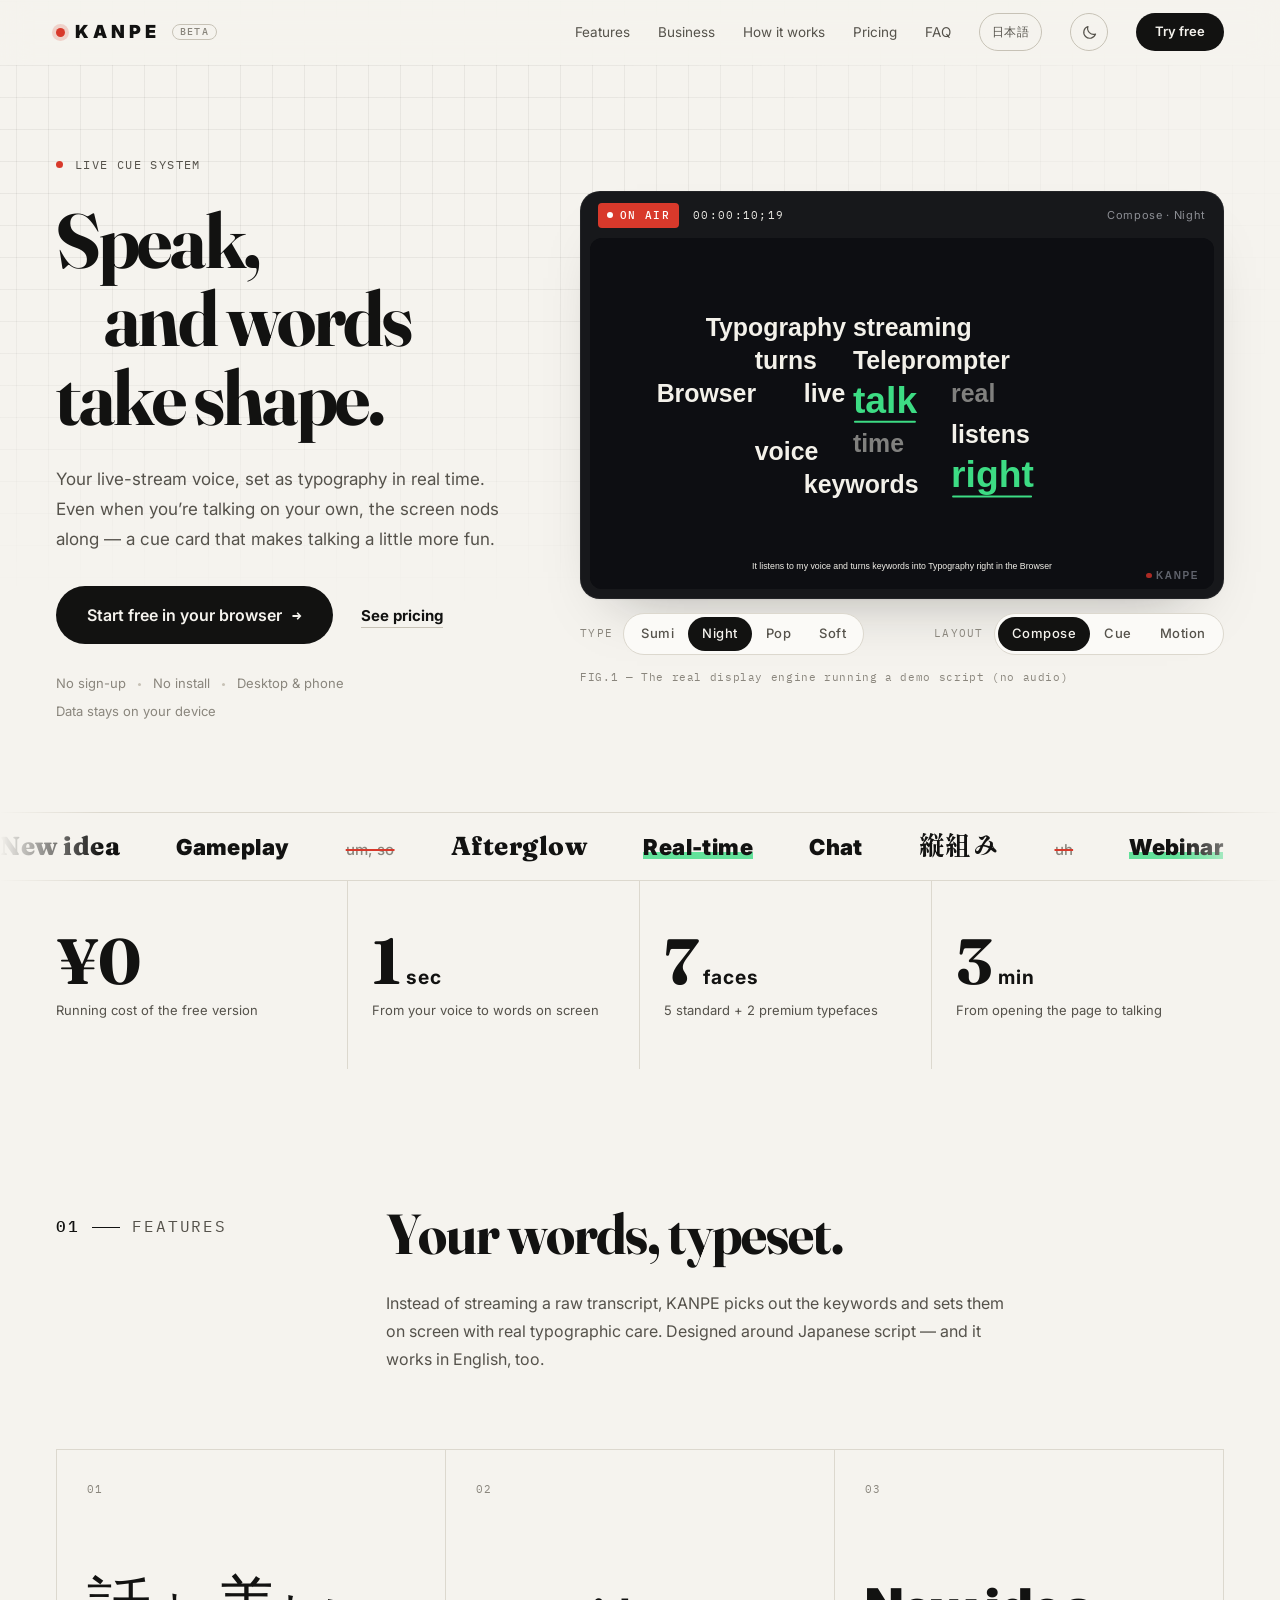
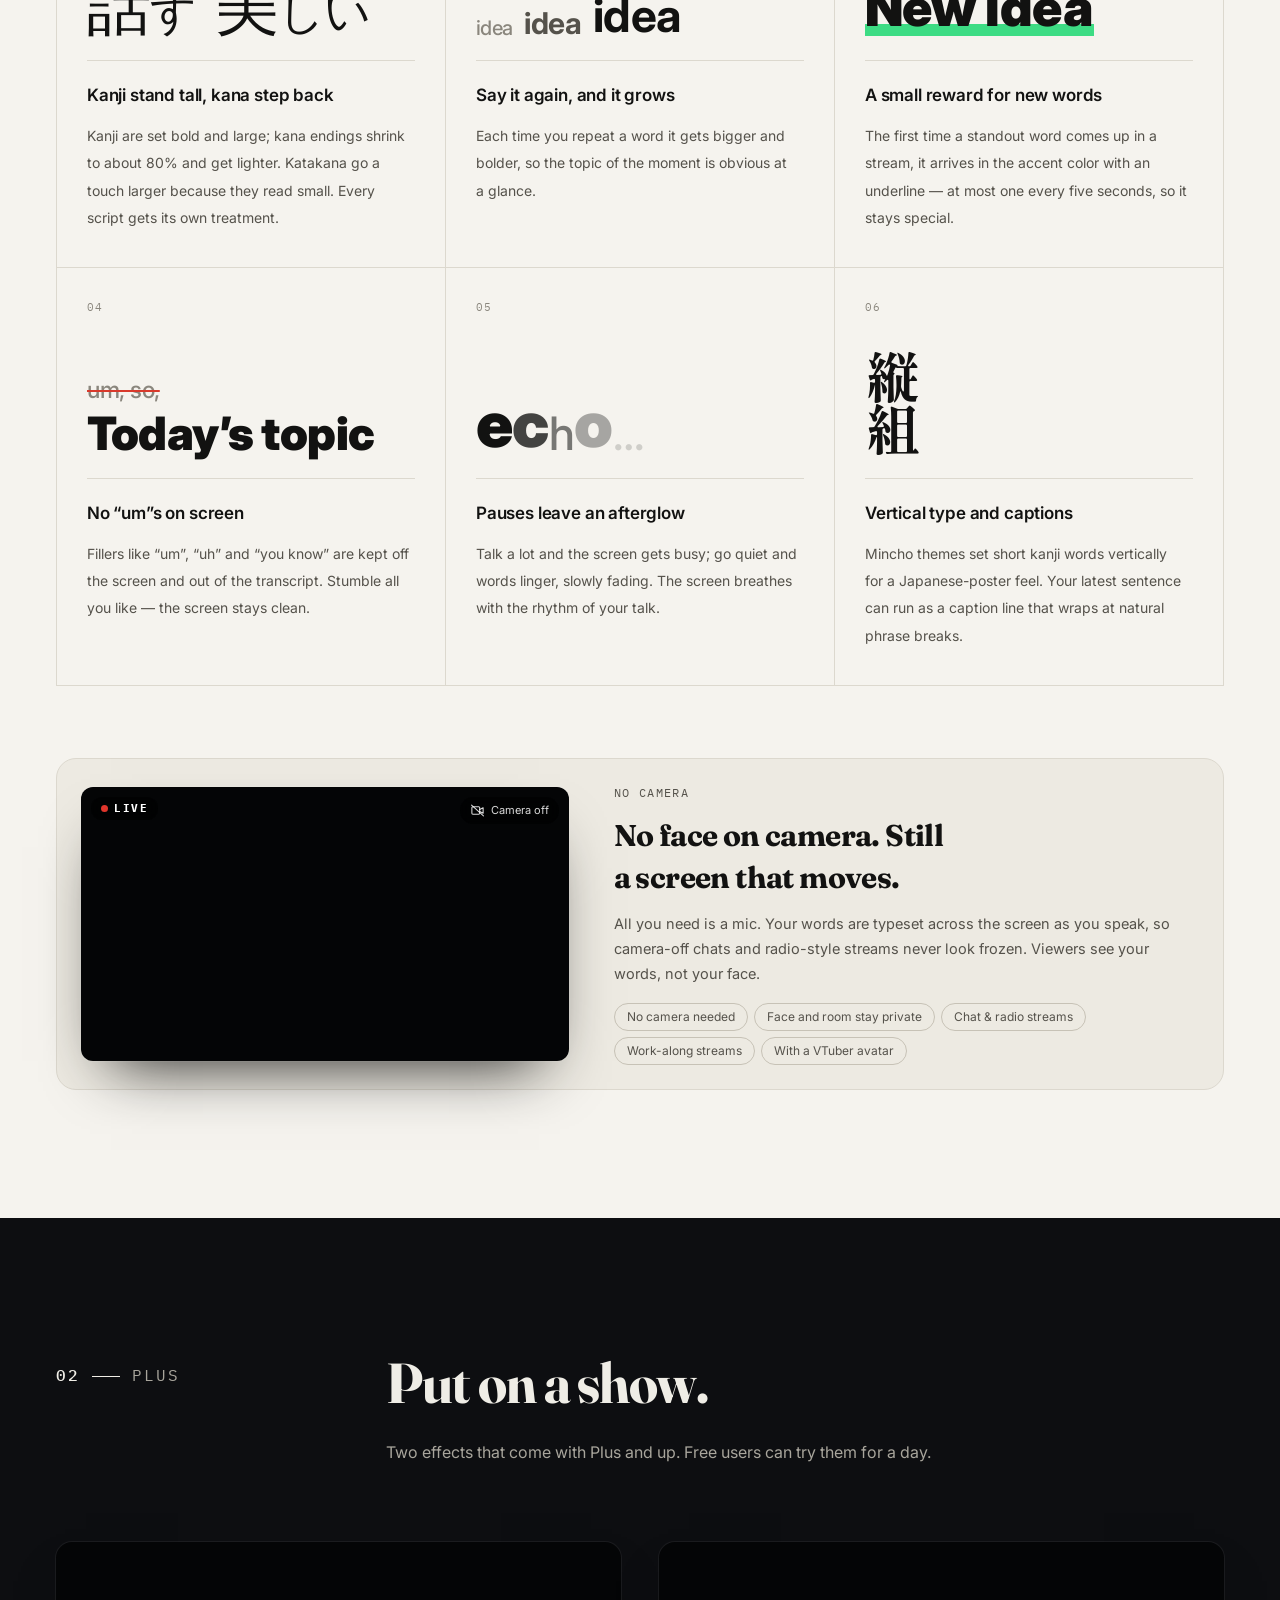
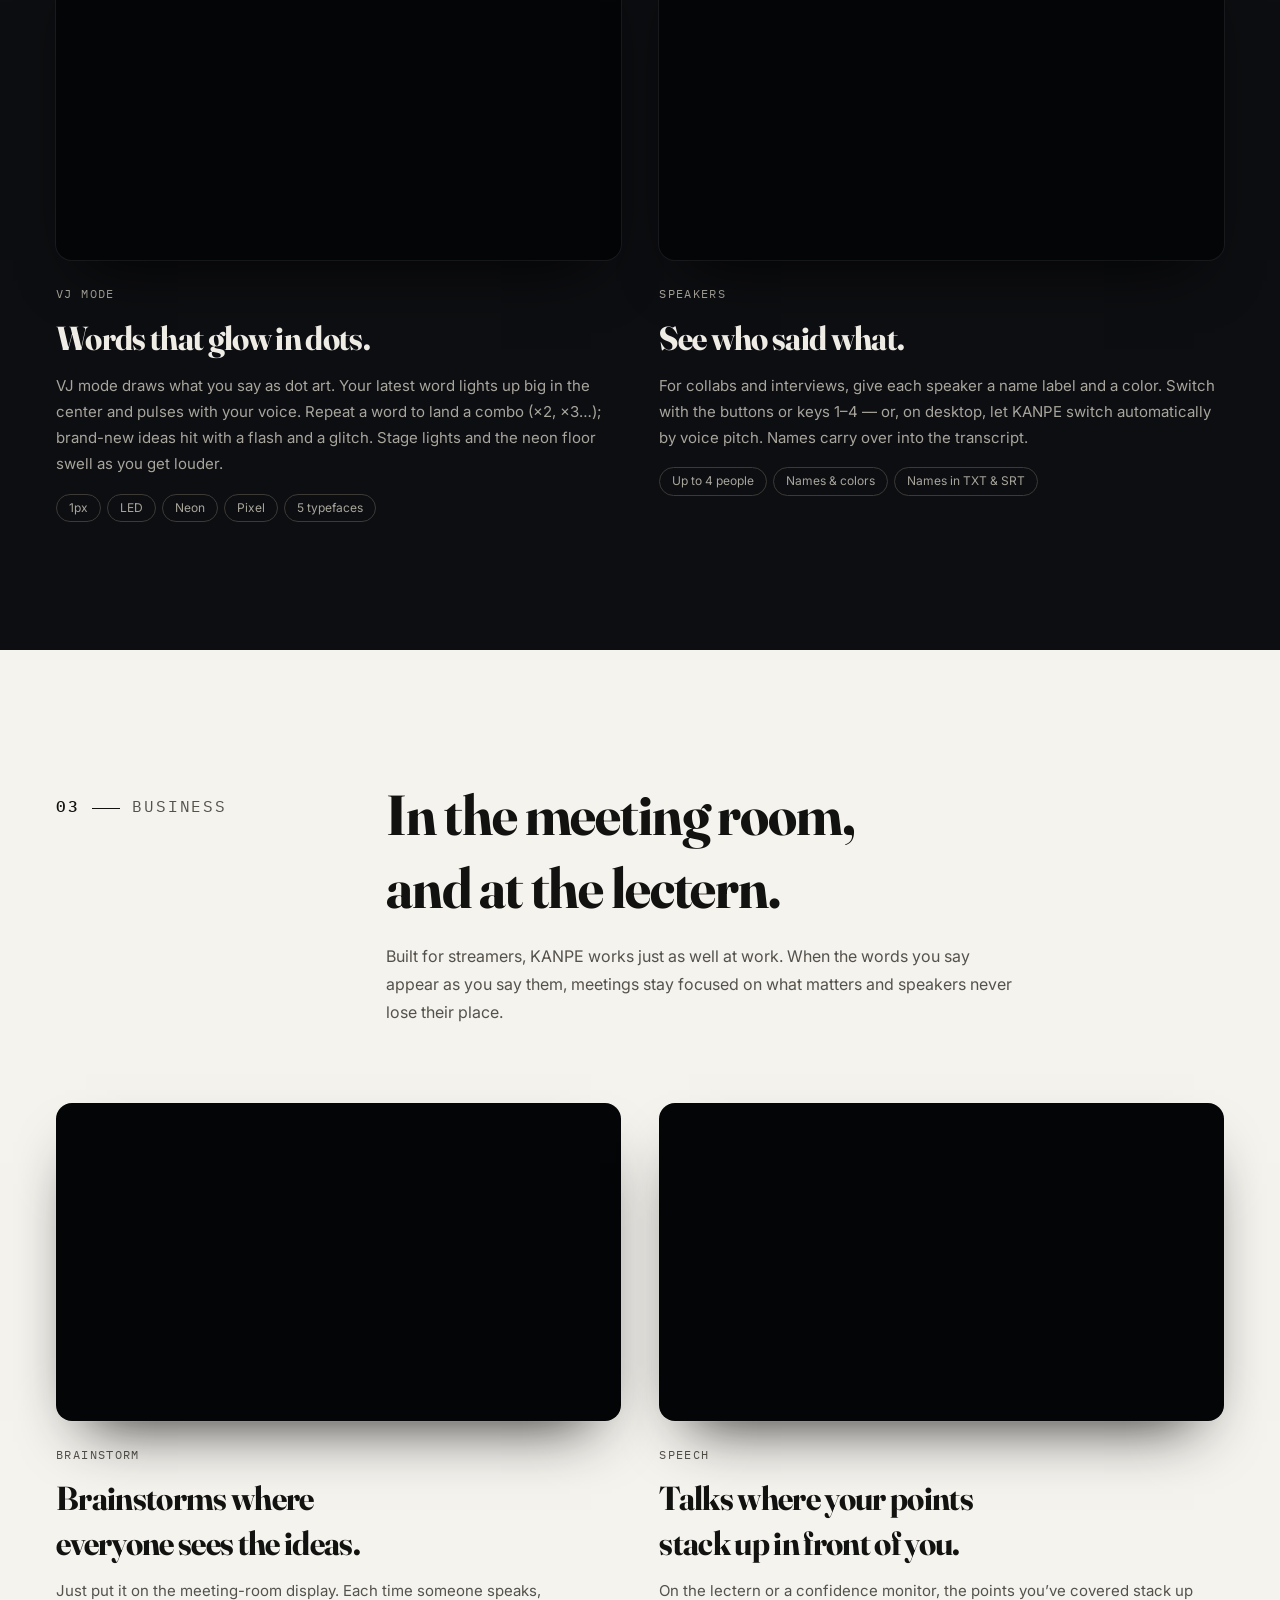
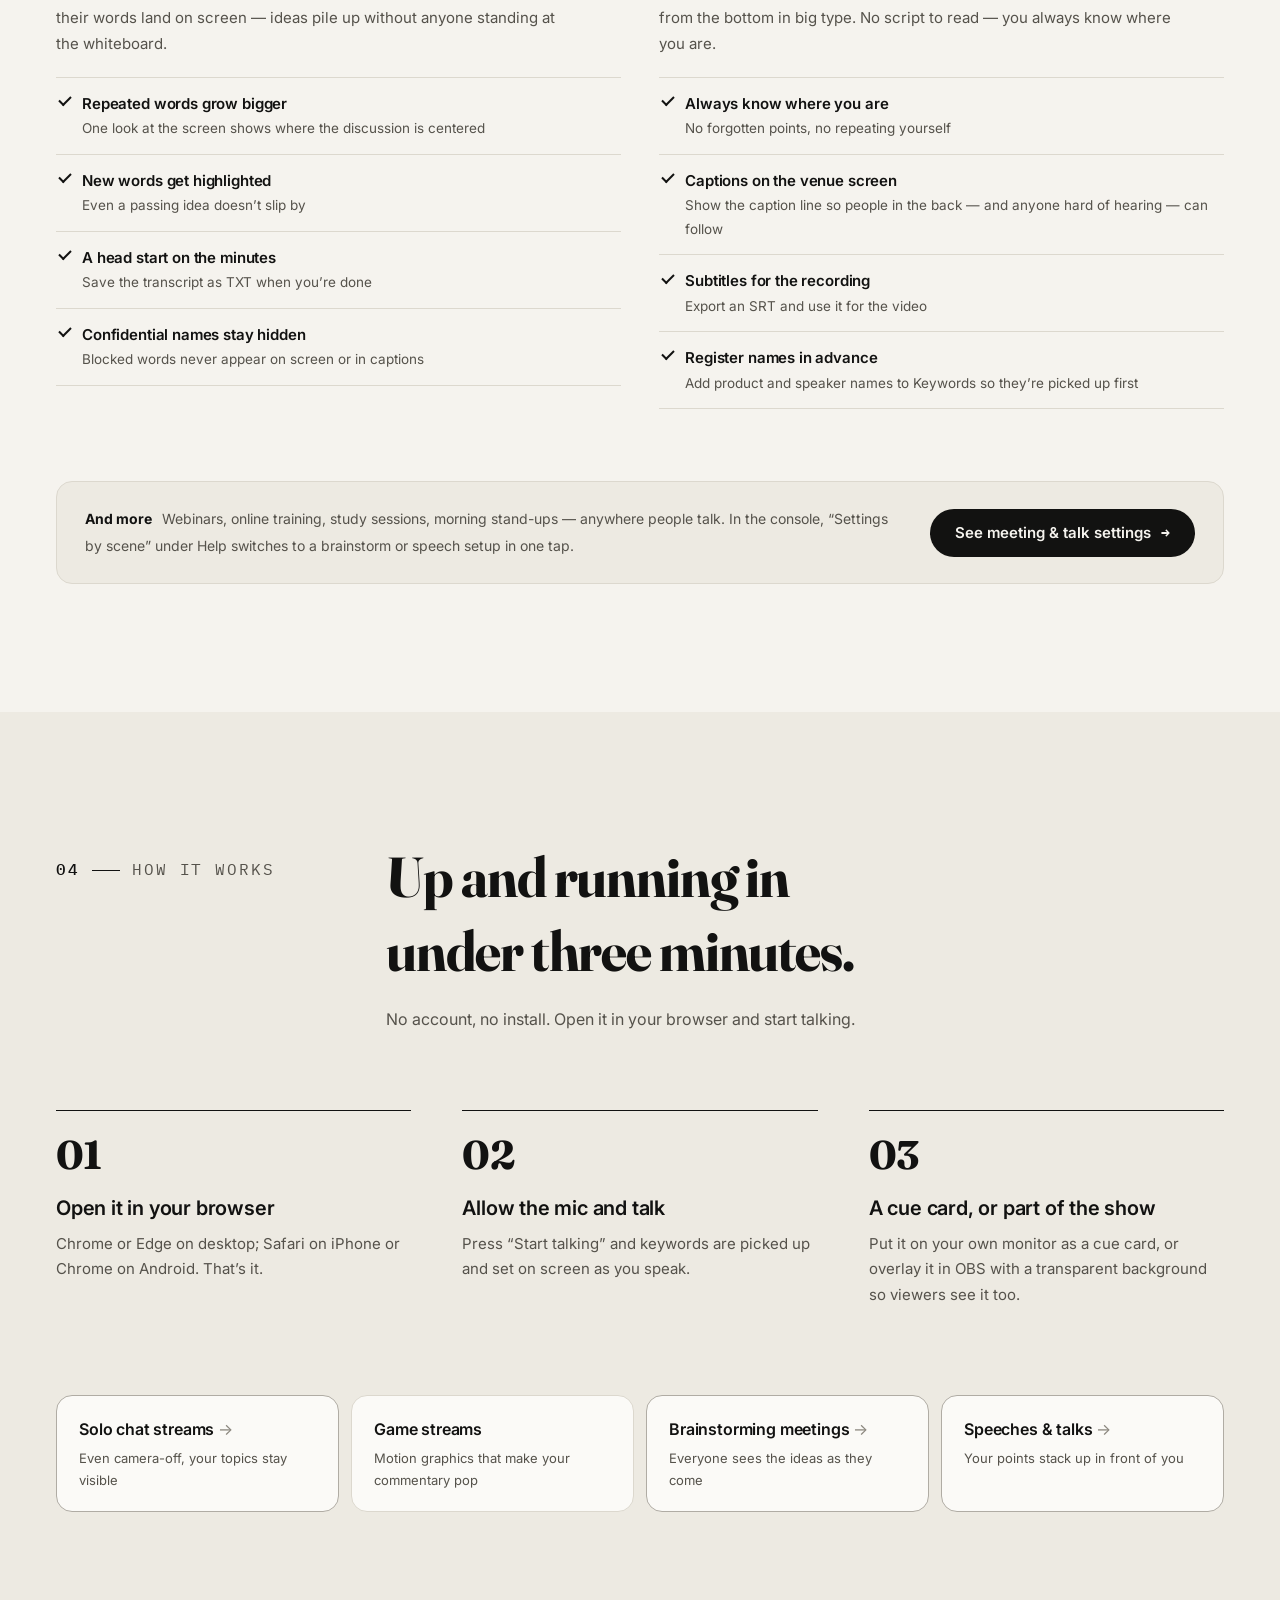
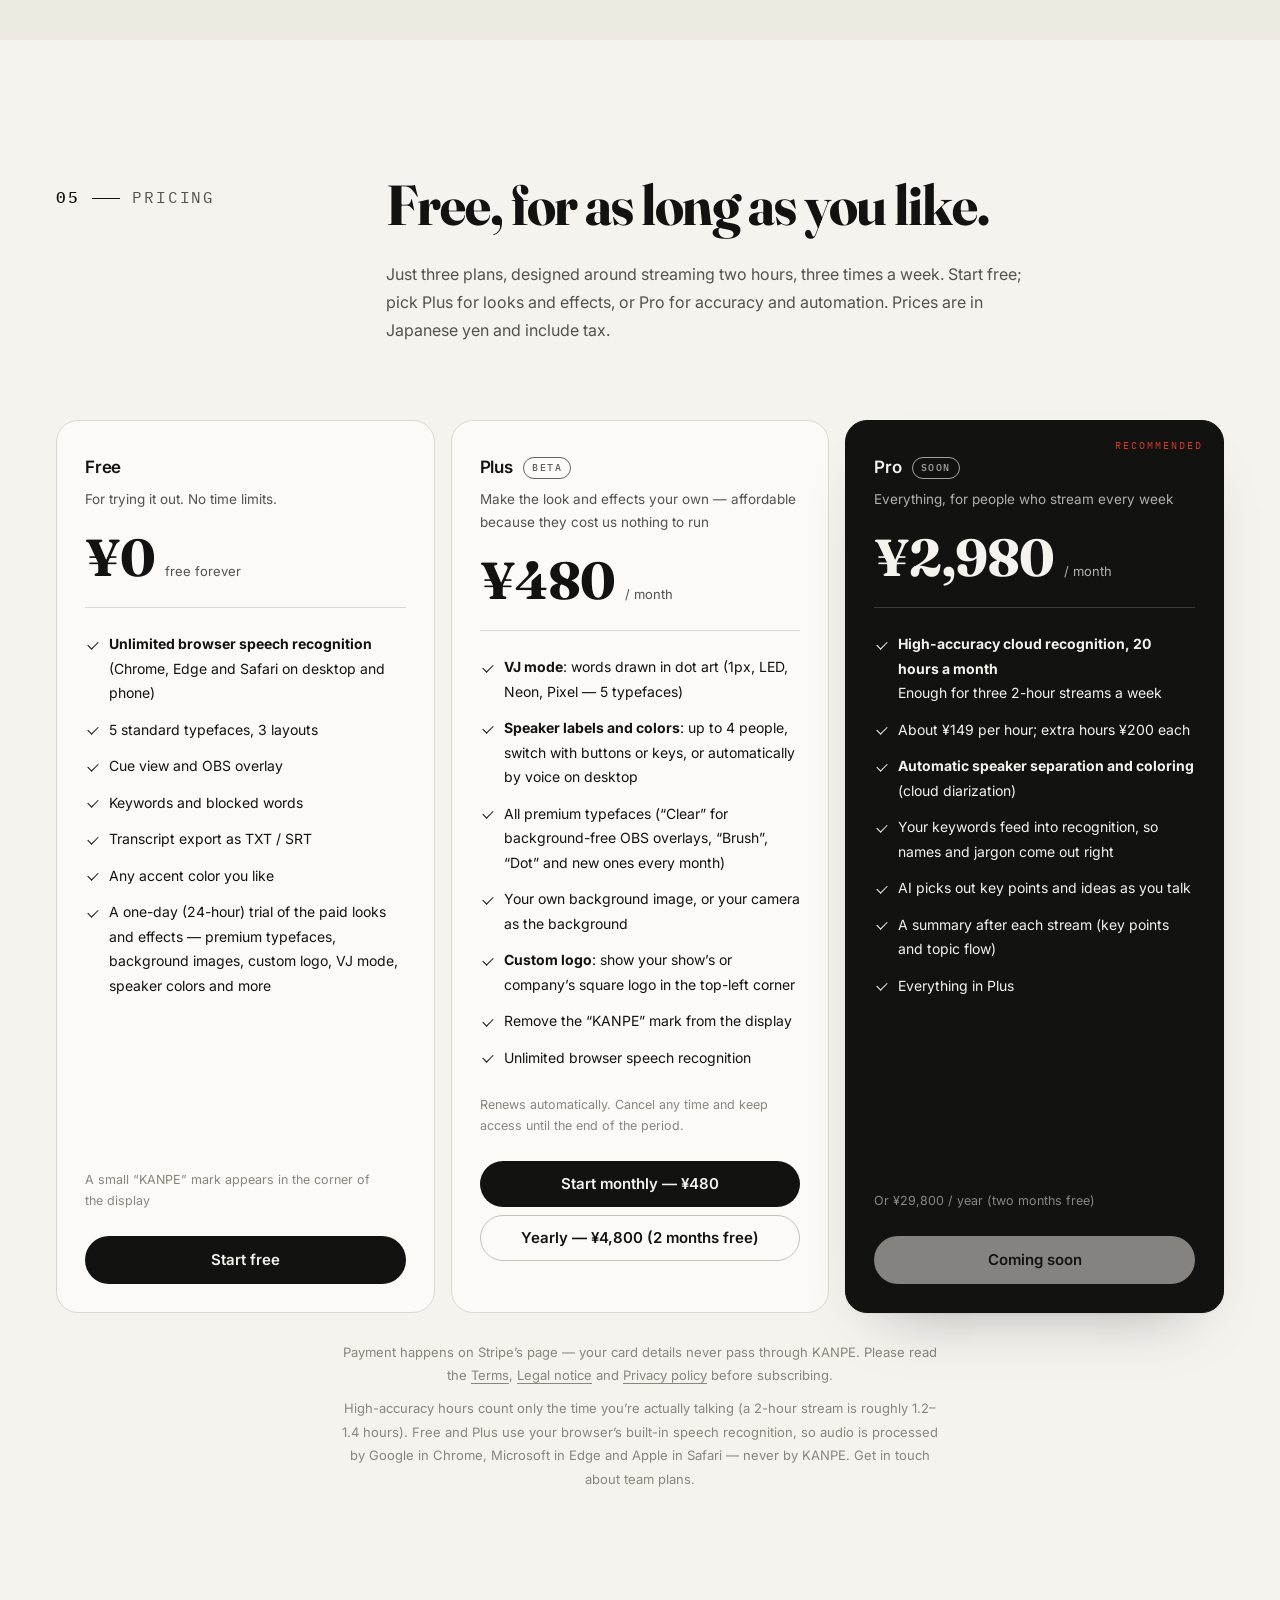
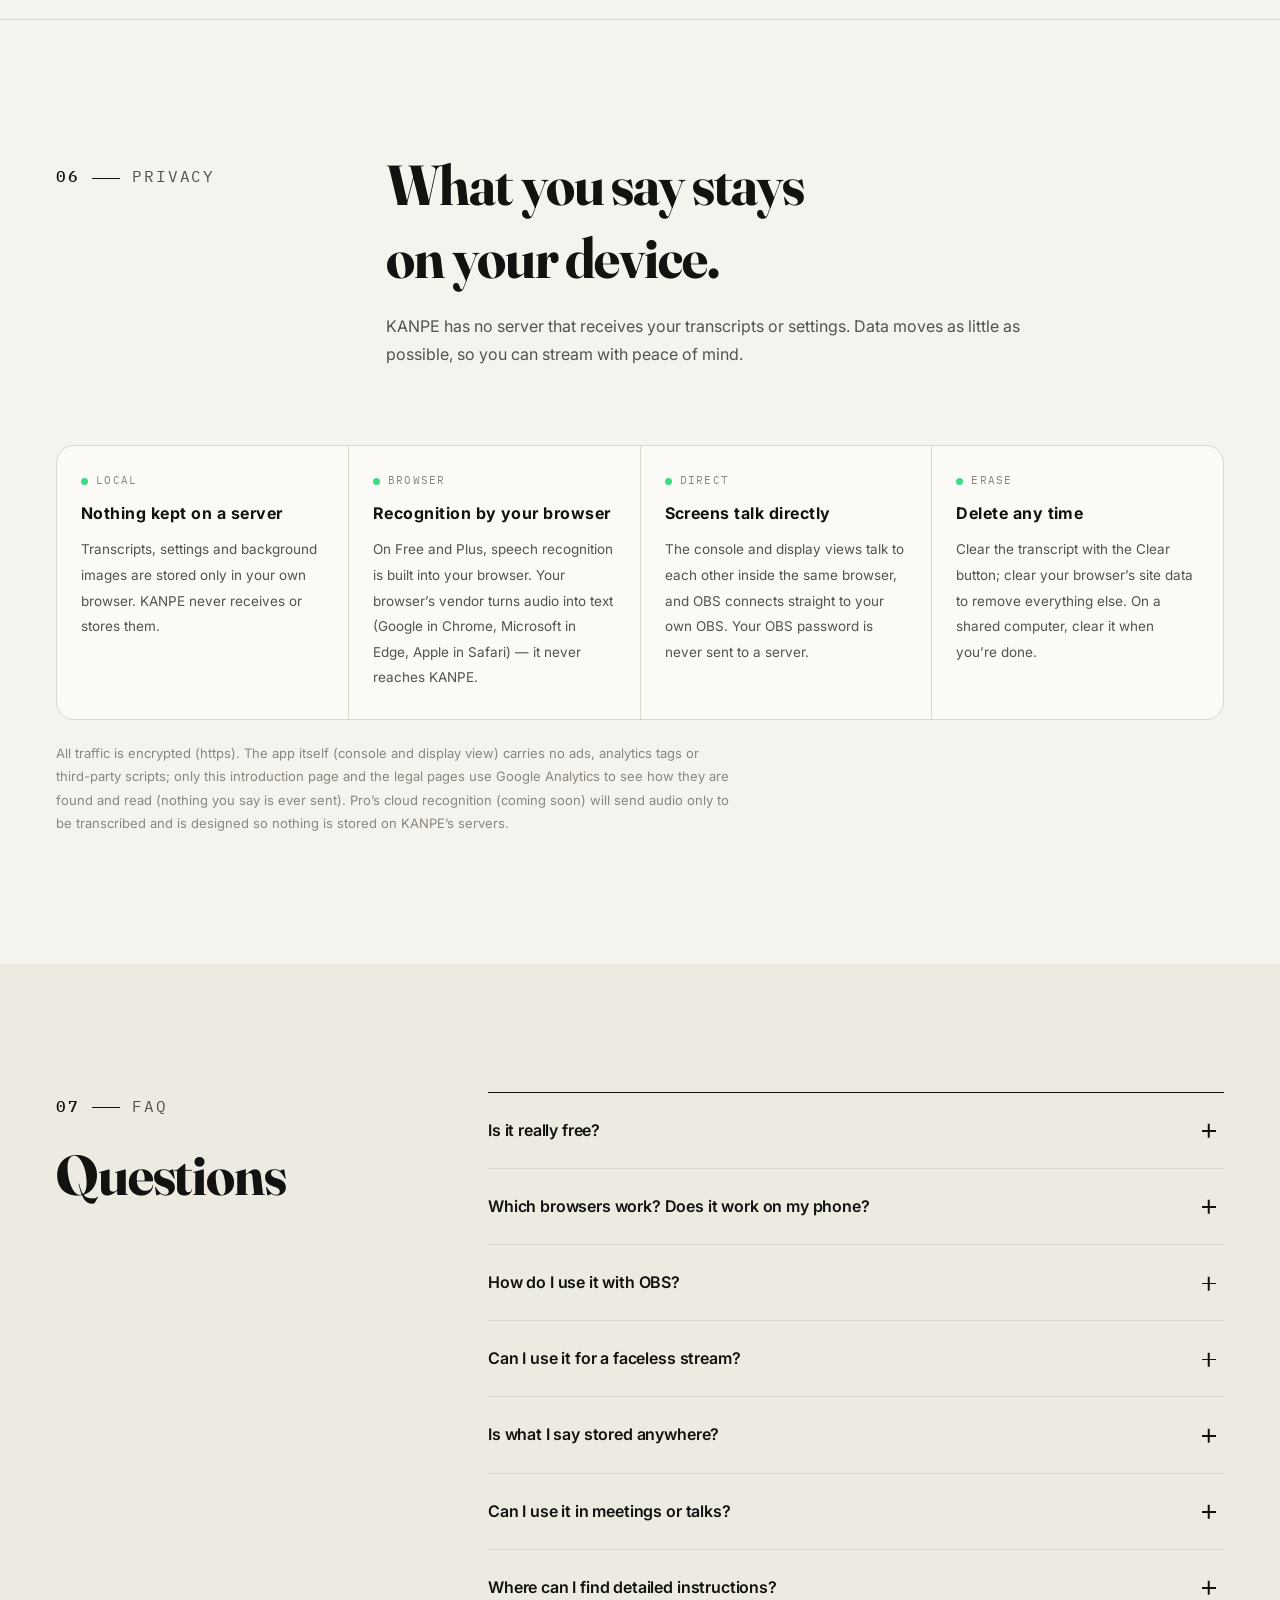
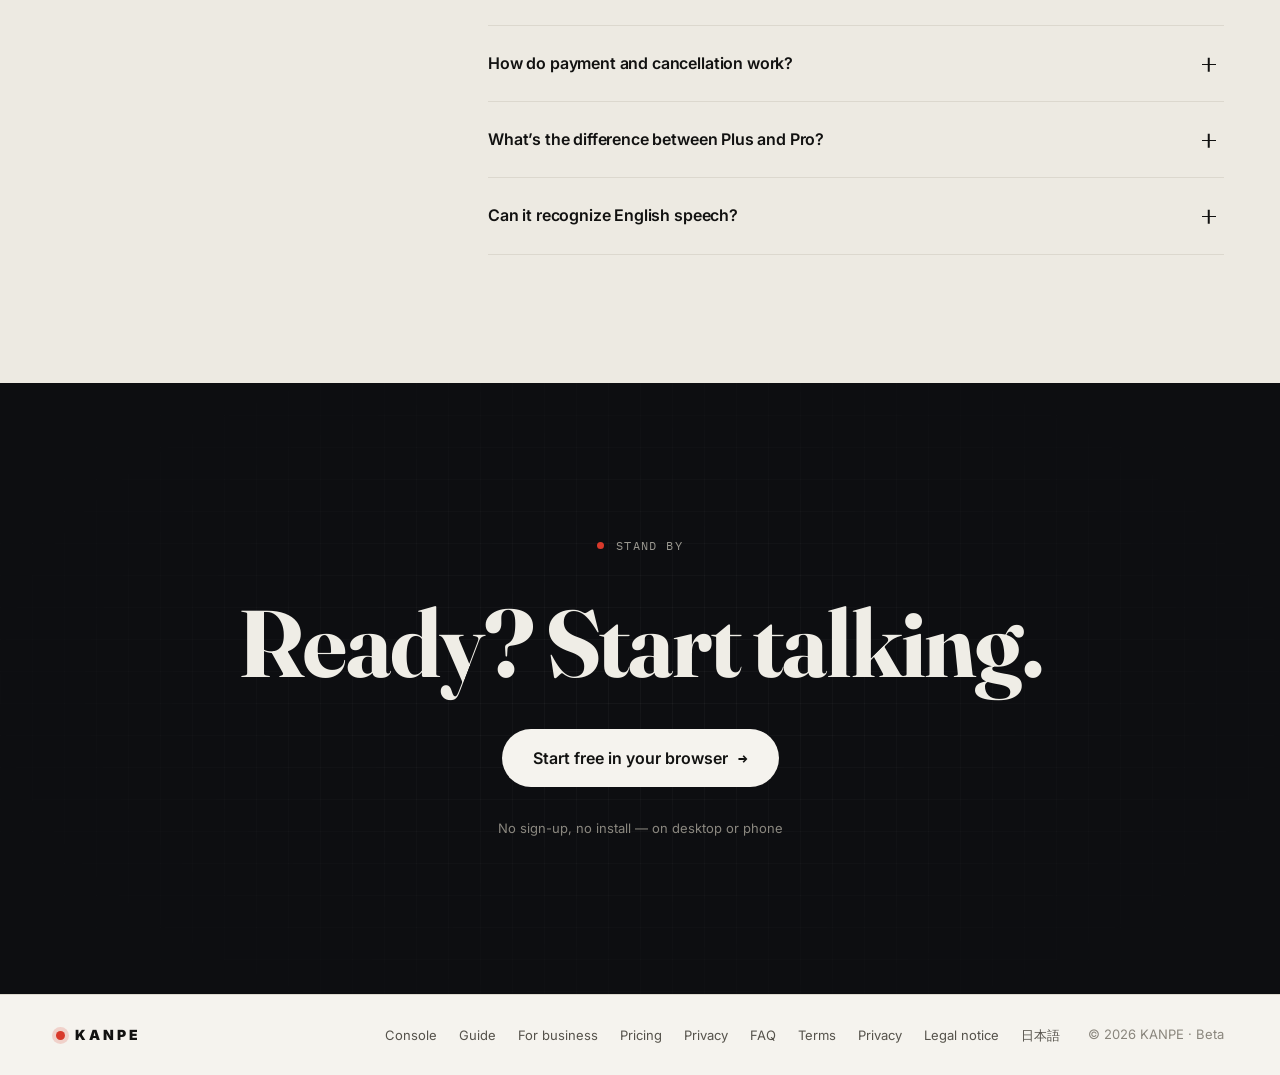
==== commit df6d6c4d: "Motion: cut heavy effects and optimize rendering to prevent stutter/freezes - Remove repaint-heavy e" ====
--- a/en/index.html
+++ b/en/index.html
@@ -32,7 +32,7 @@
 <link rel="preconnect" href="https://fonts.googleapis.com">
 <link rel="preconnect" href="https://fonts.gstatic.com" crossorigin>
 <link rel="stylesheet" href="https://fonts.googleapis.com/css2?family=Fraunces:opsz,wght@9..144,600;9..144,700;9..144,800&family=Inter:wght@400;500;600;700&family=Shippori+Mincho+B1:wght@700;800&family=Zen+Kaku+Gothic+New:wght@500;900&family=IBM+Plex+Mono:wght@400;500&display=swap">
-<link rel="stylesheet" href="../styles/lp.css?v=202610250347">
+<link rel="stylesheet" href="../styles/lp.css?v=202610251050">
 <script>document.documentElement.classList.add('js');</script>
 <script>try{var t=localStorage.getItem('kanpe.ui');t=(t==='light'||t==='dark')?t:null;if(t)document.documentElement.dataset.theme=t;document.documentElement.dataset.mode=t||'light'}catch(e){}</script>
 <script type="application/ld+json">{"@context":"https://schema.org","@graph":[{"@type":"WebSite","@id":"https://kanpe.yoneken.xyz/#website","url":"https://kanpe.yoneken.xyz/","name":"KANPE","alternateName":"KANPE リアルタイムカンペ","inLanguage":["ja","en"]},{"@type":"WebApplication","@id":"https://kanpe.yoneken.xyz/en/#app","name":"KANPE","url":"https://kanpe.yoneken.xyz/en/","description":"Real-time cue cards that turn what you say on stream into live Japanese typography. Runs in the browser with just a mic — free, no sign-up.","applicationCategory":"MultimediaApplication","operatingSystem":"Web browser","browserRequirements":"A browser with a microphone and speech recognition (Web Speech API): Chrome, Edge or Safari","inLanguage":"en","isAccessibleForFree":true,"image":"https://kanpe.yoneken.xyz/assets/og-en.png?v=1","isPartOf":{"@id":"https://kanpe.yoneken.xyz/#website"},"offers":[{"@type":"Offer","name":"Free","price":"0","priceCurrency":"JPY","url":"https://kanpe.yoneken.xyz/en/#pricing"},{"@type":"Offer","name":"Plus (monthly)","price":"480","priceCurrency":"JPY","url":"https://kanpe.yoneken.xyz/en/#pricing","priceSpecification":{"@type":"UnitPriceSpecification","price":"480","priceCurrency":"JPY","billingDuration":"P1M","unitCode":"MON"}},{"@type":"Offer","name":"Plus (yearly)","price":"4800","priceCurrency":"JPY","url":"https://kanpe.yoneken.xyz/en/#pricing","priceSpecification":{"@type":"UnitPriceSpecification","price":"4800","priceCurrency":"JPY","billingDuration":"P1Y","unitCode":"ANN"}}]}]}</script>
@@ -518,10 +518,10 @@
 <div class="dock" id="dock" aria-hidden="true">
   <a class="btn btn-ink block" href="app.html?welcome=1" tabindex="-1">Start free in your browser<span class="arrow" aria-hidden="true">→</span></a>
 </div>
-<script src="../src/ui/lang.js?v=202610250347" defer></script>
-<script src="../src/ui/menu.js?v=202610250347" defer></script>
-<script src="../src/ui/mode.js?v=202610250347" defer></script>
-<script src="../src/lp/lp.js?v=202610250347" defer></script>
-<script type="module" src="../src/lp/analytics.js?v=202610250347"></script>
+<script src="../src/ui/lang.js?v=202610251050" defer></script>
+<script src="../src/ui/menu.js?v=202610251050" defer></script>
+<script src="../src/ui/mode.js?v=202610251050" defer></script>
+<script src="../src/lp/lp.js?v=202610251050" defer></script>
+<script type="module" src="../src/lp/analytics.js?v=202610251050"></script>
 </body>
 </html>
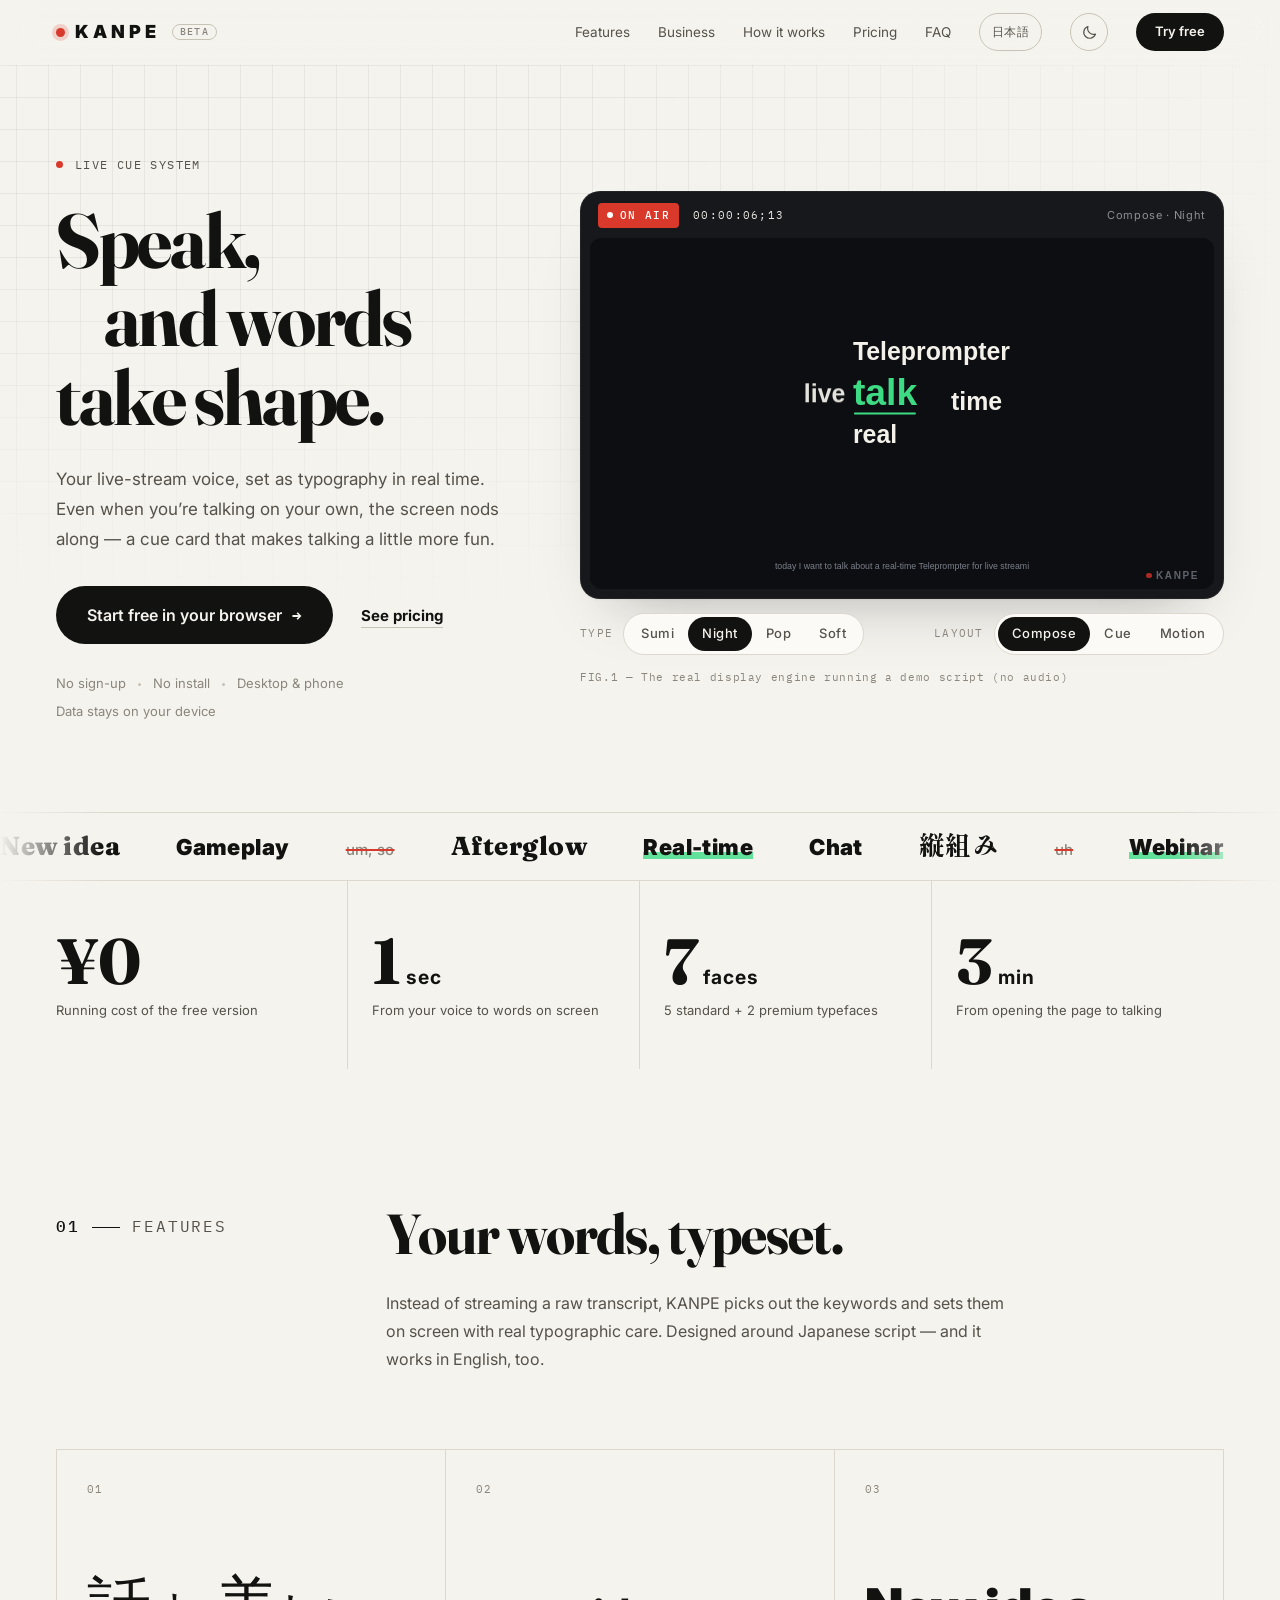
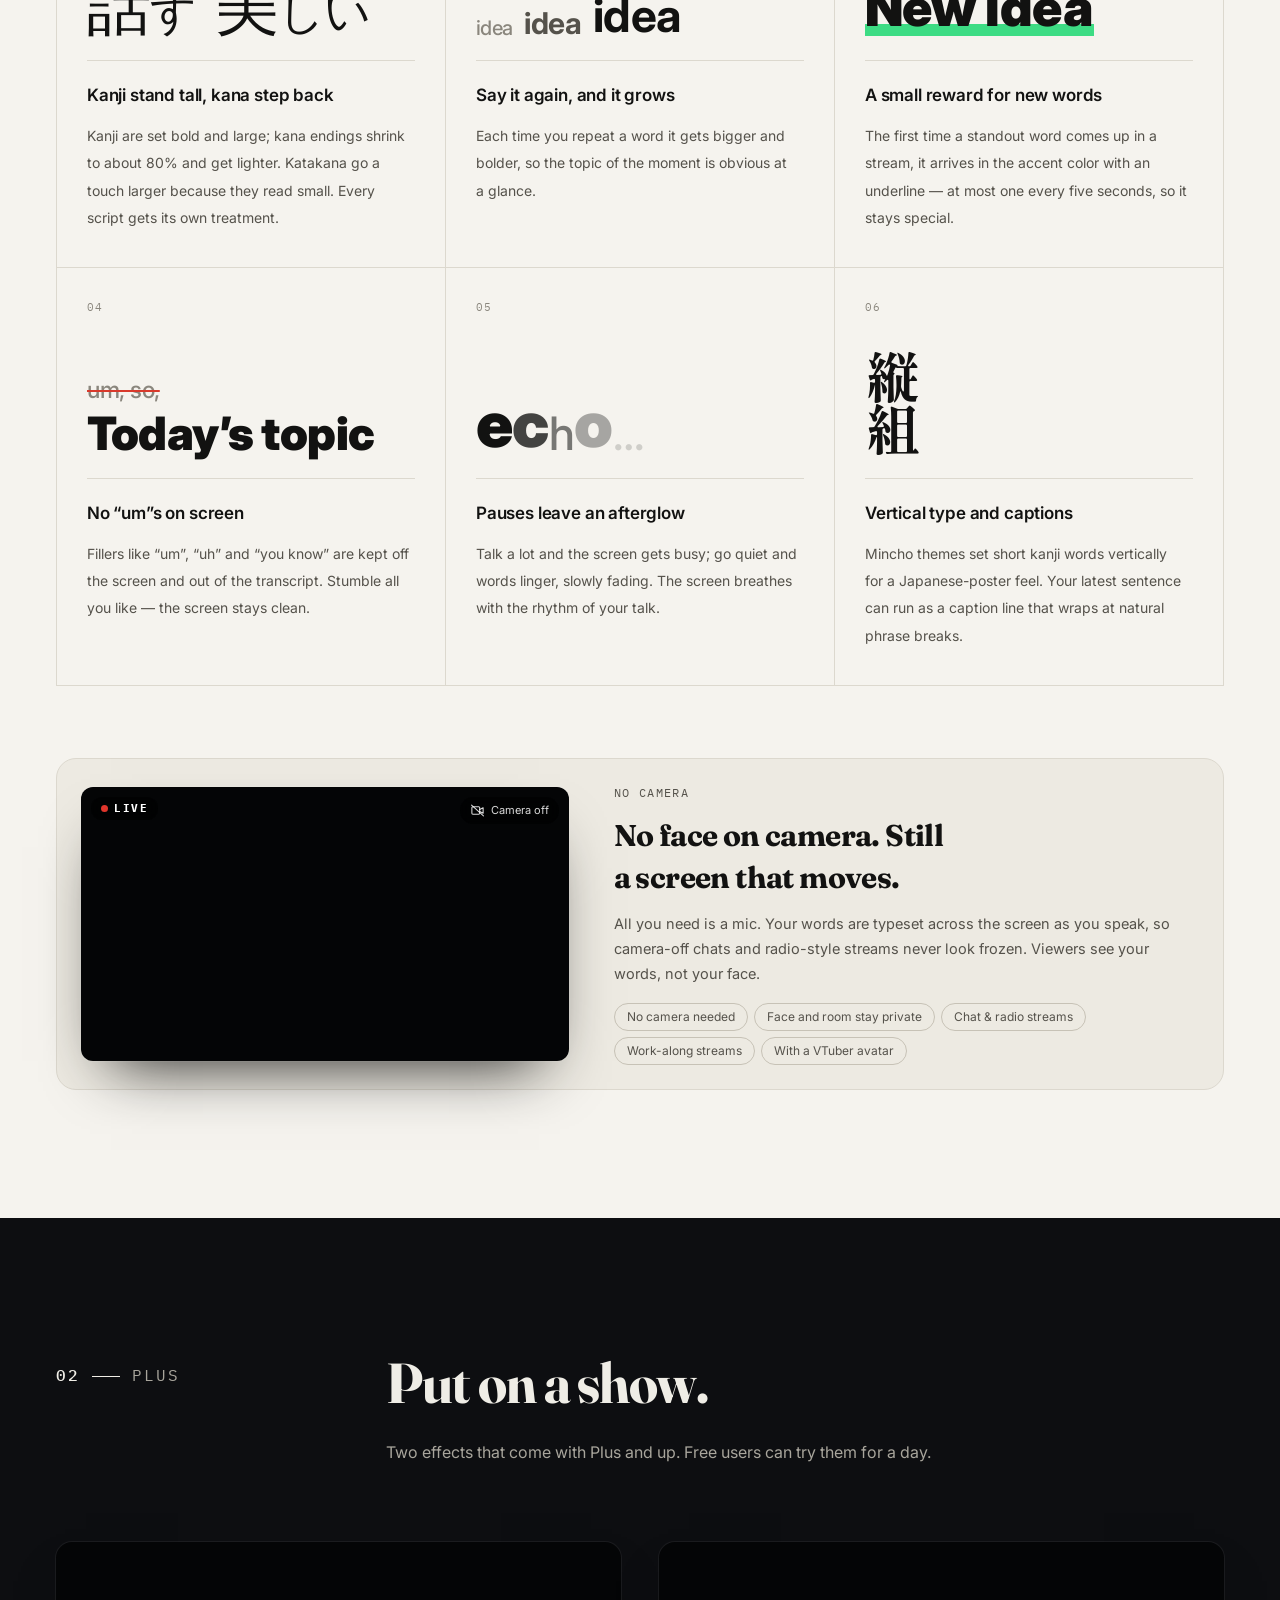
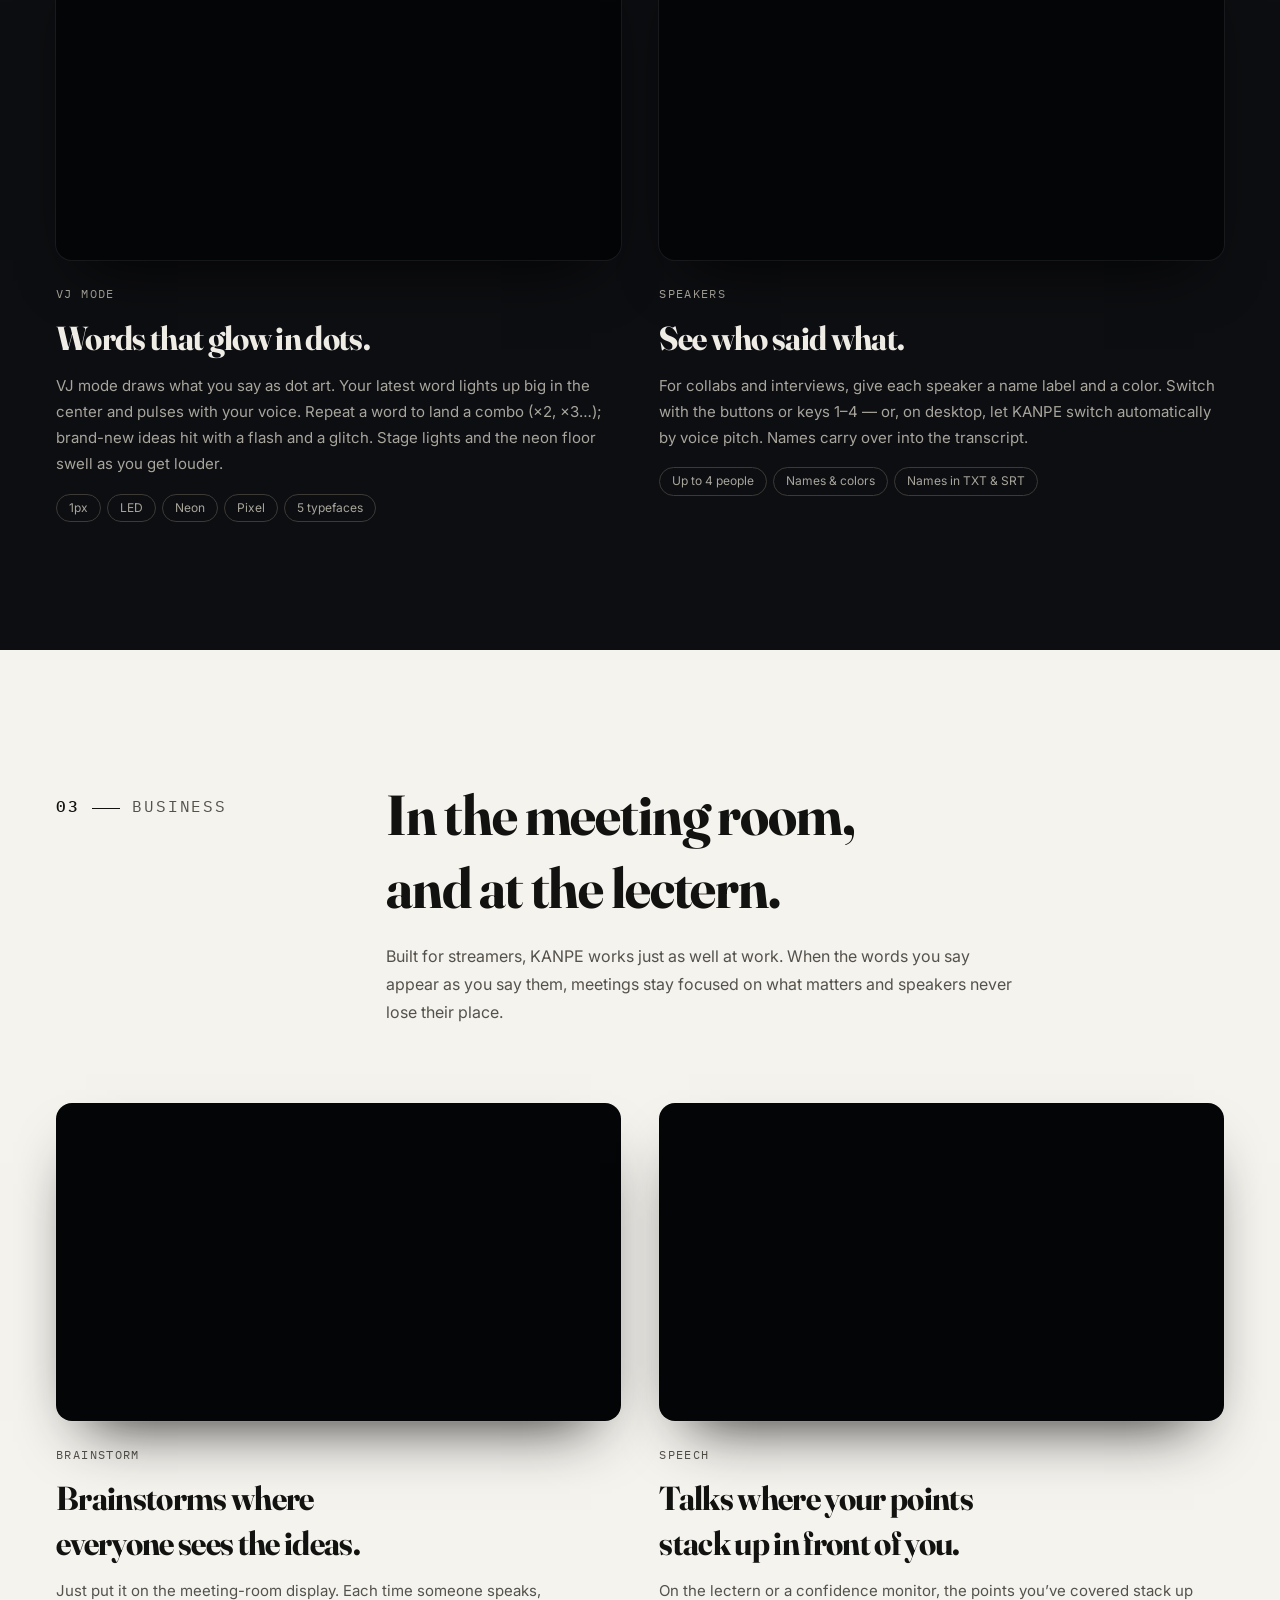
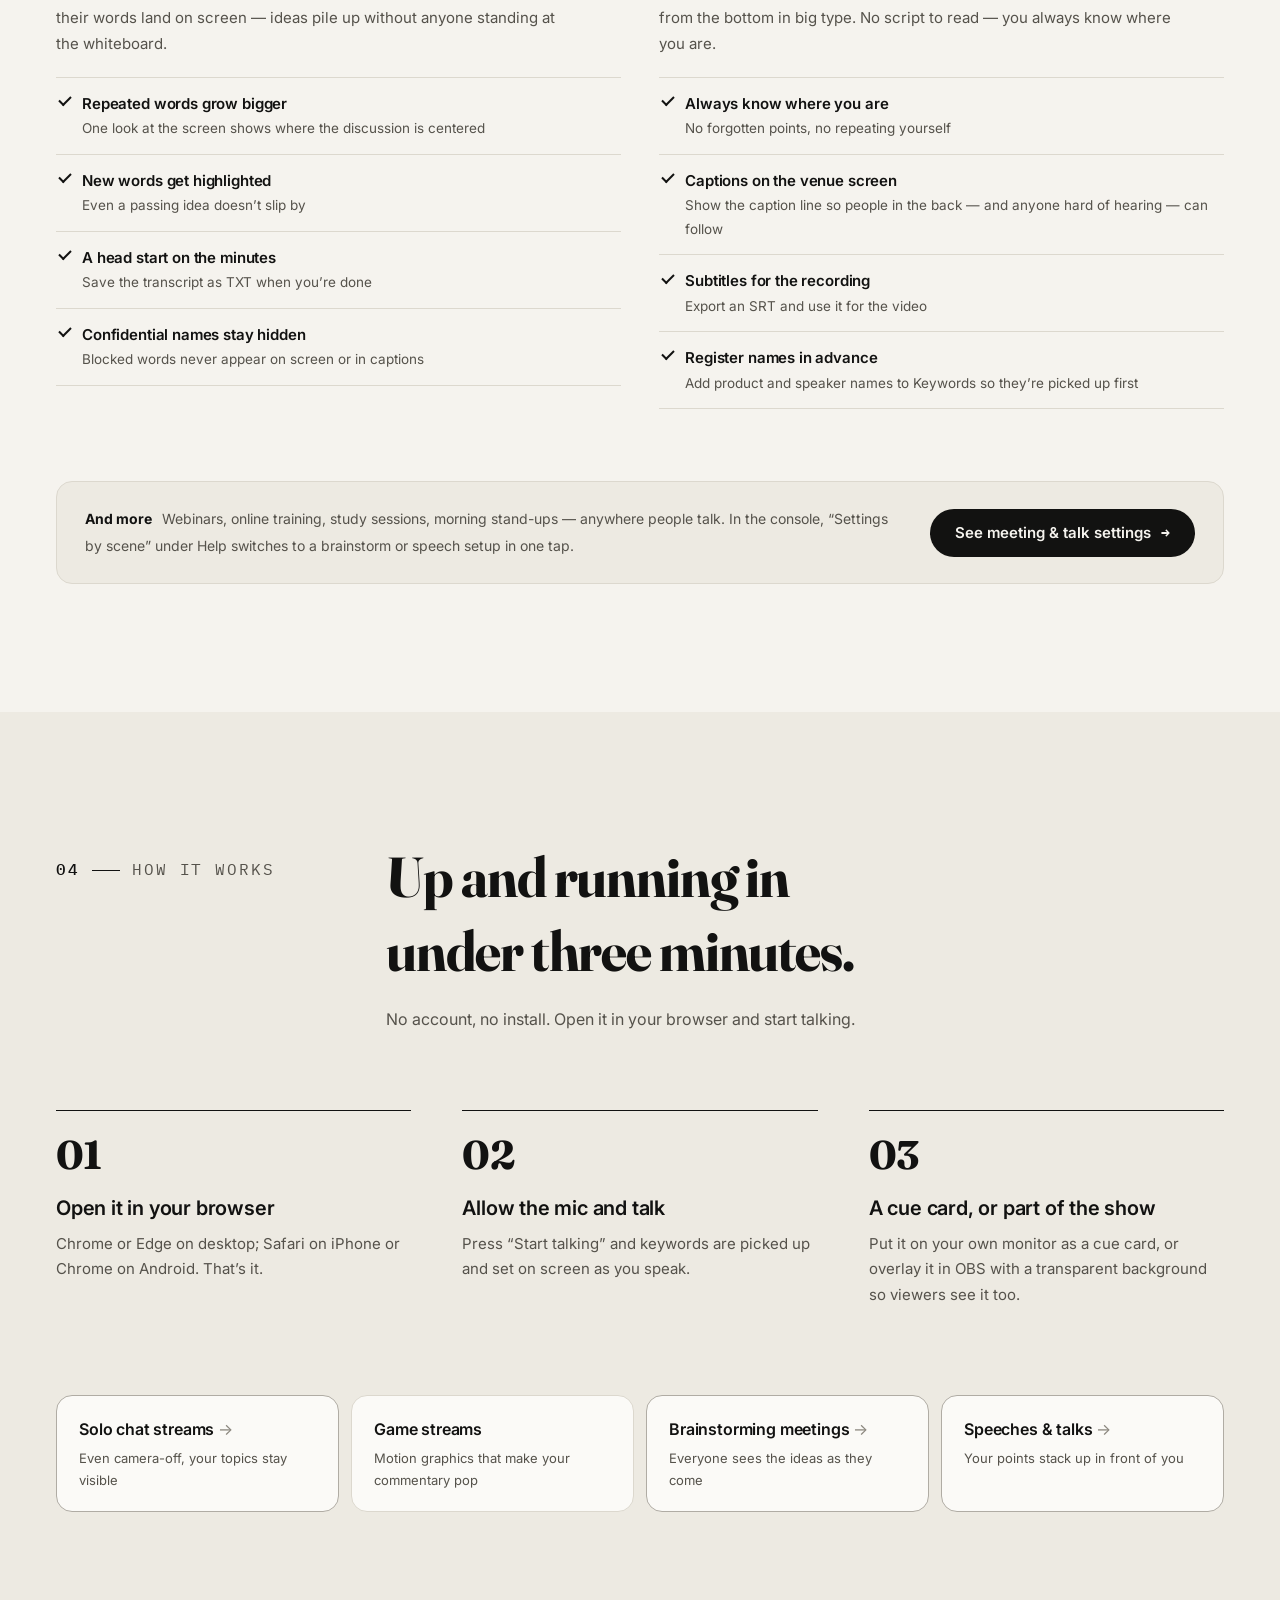
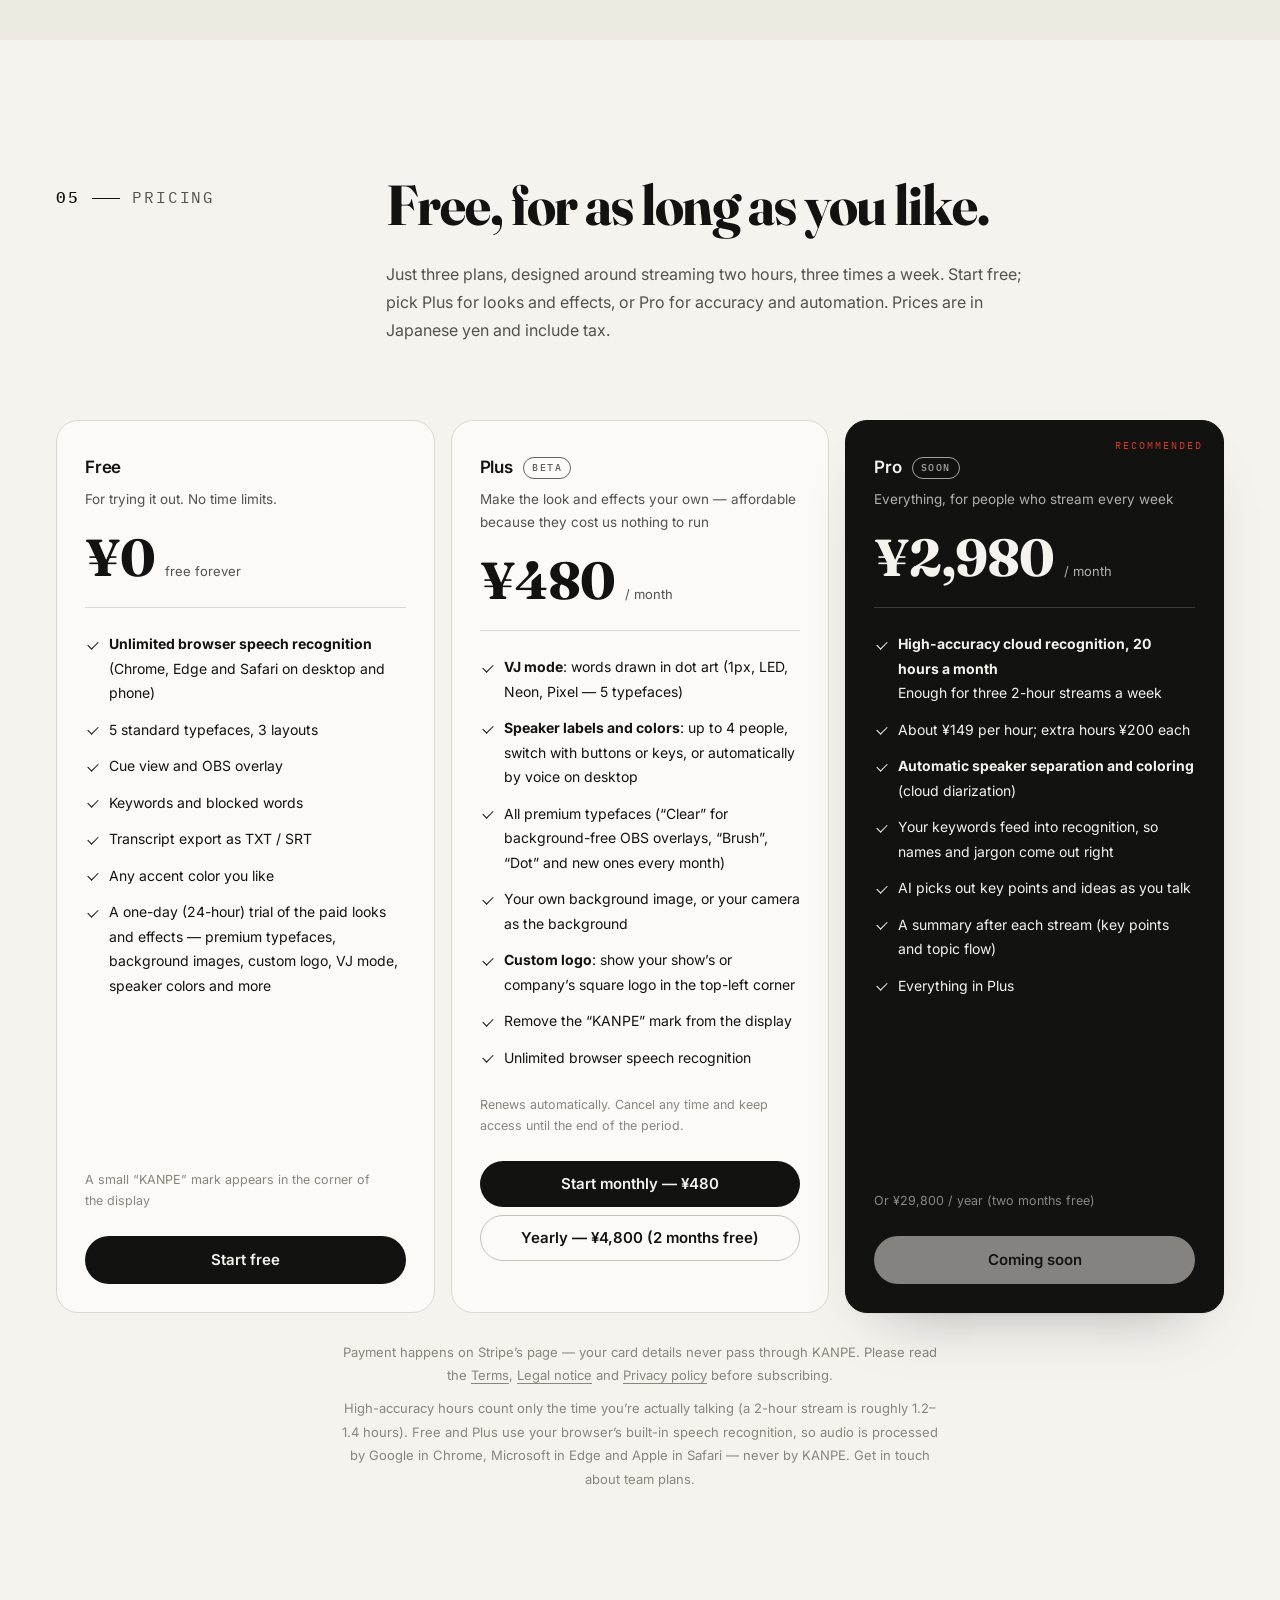
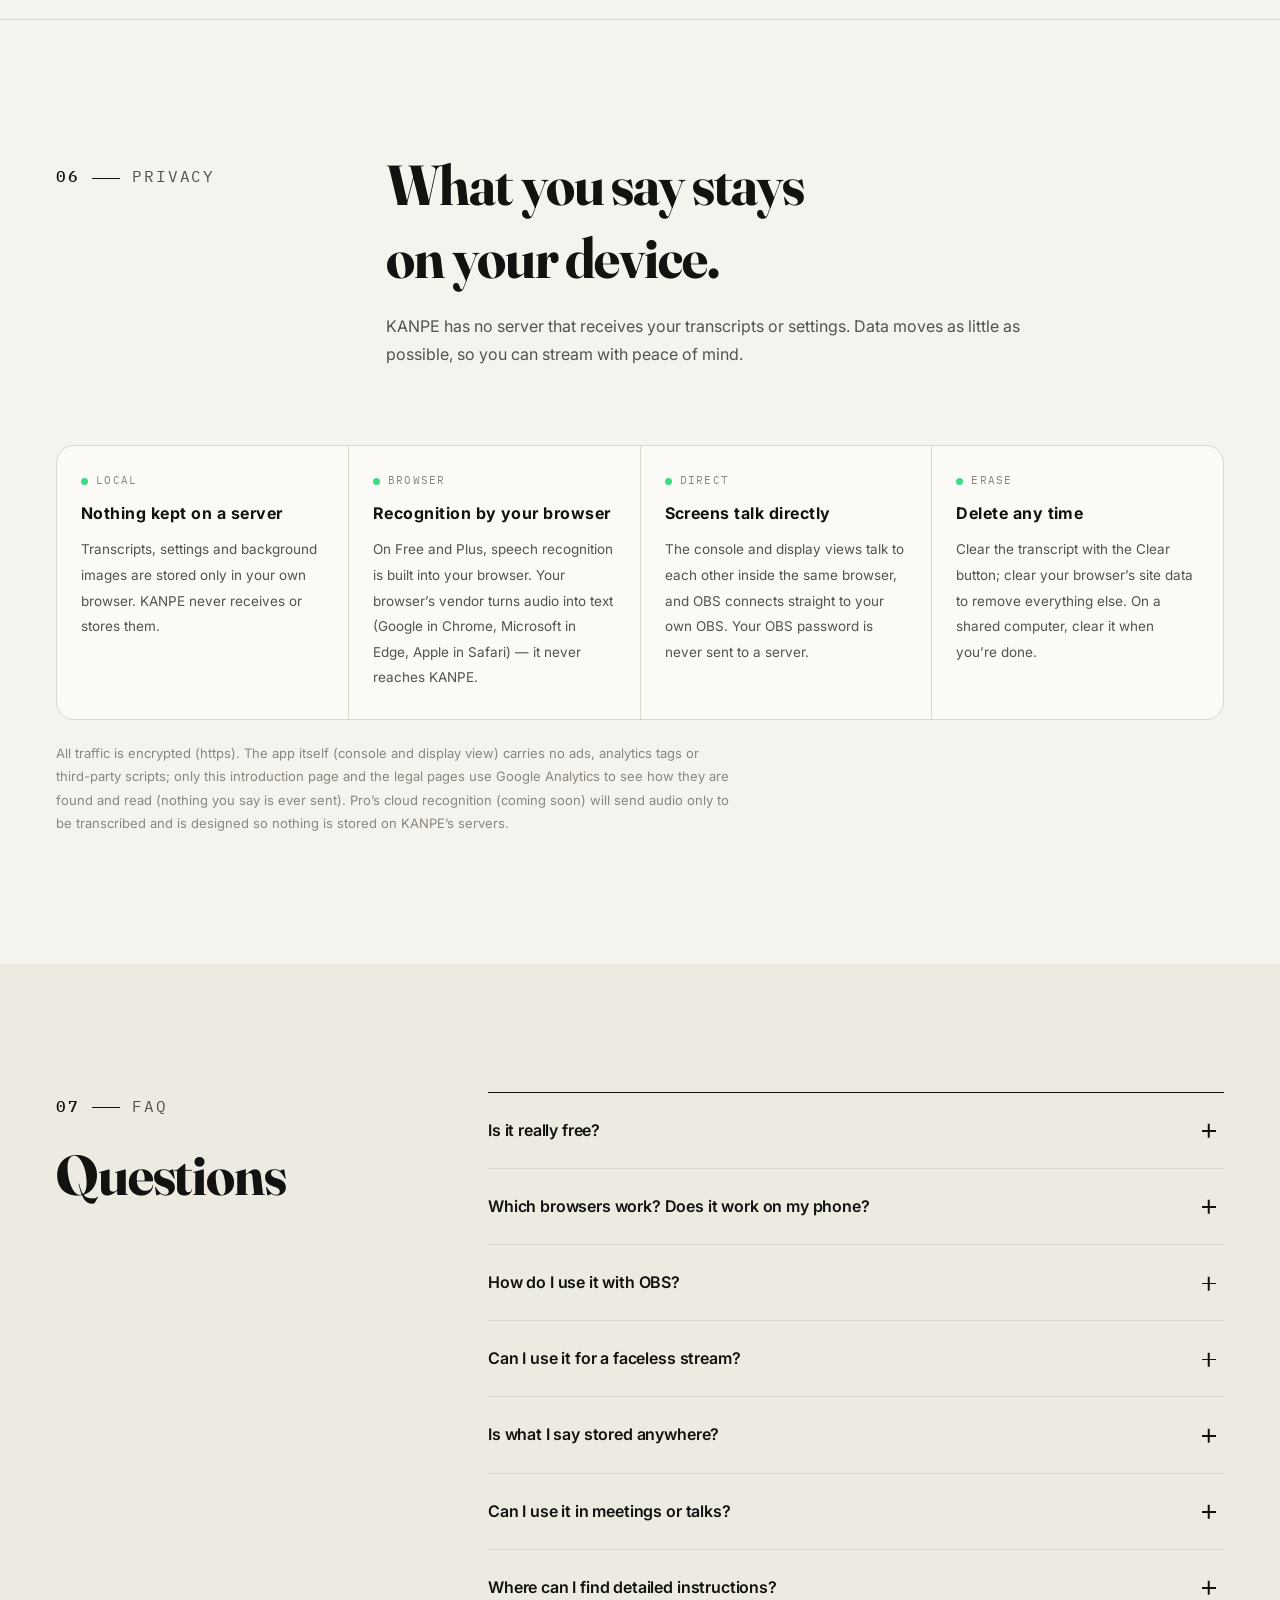
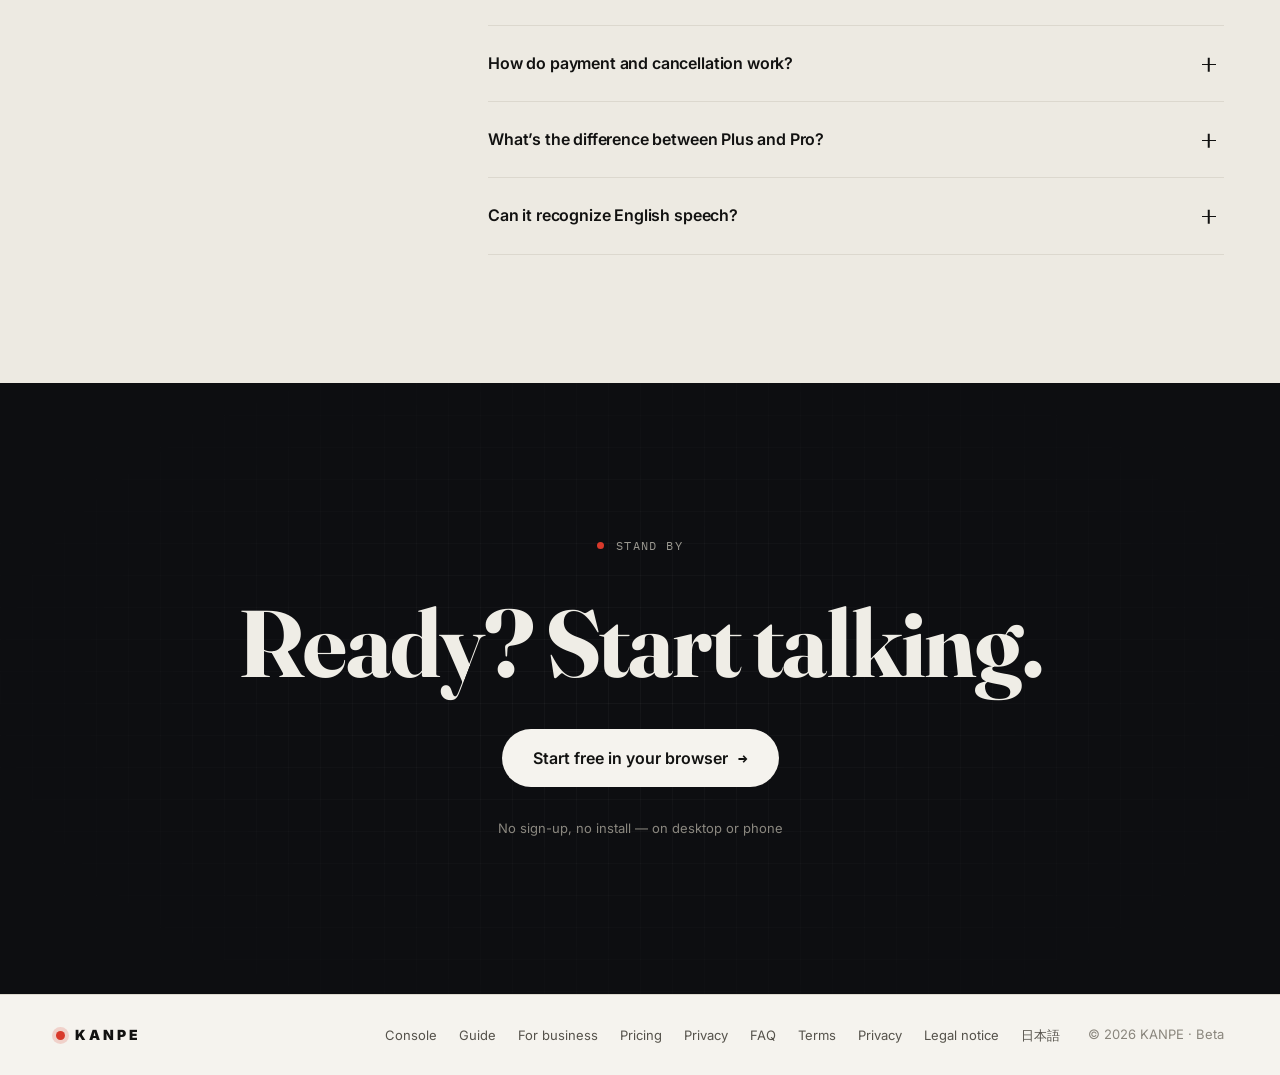
==== commit 71e02449: "Motion: decide lite mode from measured frames only, not CPU core count Co-Authored-By: Claude Opus 5" ====
--- a/en/index.html
+++ b/en/index.html
@@ -32,7 +32,7 @@
 <link rel="preconnect" href="https://fonts.googleapis.com">
 <link rel="preconnect" href="https://fonts.gstatic.com" crossorigin>
 <link rel="stylesheet" href="https://fonts.googleapis.com/css2?family=Fraunces:opsz,wght@9..144,600;9..144,700;9..144,800&family=Inter:wght@400;500;600;700&family=Shippori+Mincho+B1:wght@700;800&family=Zen+Kaku+Gothic+New:wght@500;900&family=IBM+Plex+Mono:wght@400;500&display=swap">
-<link rel="stylesheet" href="../styles/lp.css?v=202610251050">
+<link rel="stylesheet" href="../styles/lp.css?v=202610251056">
 <script>document.documentElement.classList.add('js');</script>
 <script>try{var t=localStorage.getItem('kanpe.ui');t=(t==='light'||t==='dark')?t:null;if(t)document.documentElement.dataset.theme=t;document.documentElement.dataset.mode=t||'light'}catch(e){}</script>
 <script type="application/ld+json">{"@context":"https://schema.org","@graph":[{"@type":"WebSite","@id":"https://kanpe.yoneken.xyz/#website","url":"https://kanpe.yoneken.xyz/","name":"KANPE","alternateName":"KANPE リアルタイムカンペ","inLanguage":["ja","en"]},{"@type":"WebApplication","@id":"https://kanpe.yoneken.xyz/en/#app","name":"KANPE","url":"https://kanpe.yoneken.xyz/en/","description":"Real-time cue cards that turn what you say on stream into live Japanese typography. Runs in the browser with just a mic — free, no sign-up.","applicationCategory":"MultimediaApplication","operatingSystem":"Web browser","browserRequirements":"A browser with a microphone and speech recognition (Web Speech API): Chrome, Edge or Safari","inLanguage":"en","isAccessibleForFree":true,"image":"https://kanpe.yoneken.xyz/assets/og-en.png?v=1","isPartOf":{"@id":"https://kanpe.yoneken.xyz/#website"},"offers":[{"@type":"Offer","name":"Free","price":"0","priceCurrency":"JPY","url":"https://kanpe.yoneken.xyz/en/#pricing"},{"@type":"Offer","name":"Plus (monthly)","price":"480","priceCurrency":"JPY","url":"https://kanpe.yoneken.xyz/en/#pricing","priceSpecification":{"@type":"UnitPriceSpecification","price":"480","priceCurrency":"JPY","billingDuration":"P1M","unitCode":"MON"}},{"@type":"Offer","name":"Plus (yearly)","price":"4800","priceCurrency":"JPY","url":"https://kanpe.yoneken.xyz/en/#pricing","priceSpecification":{"@type":"UnitPriceSpecification","price":"4800","priceCurrency":"JPY","billingDuration":"P1Y","unitCode":"ANN"}}]}]}</script>
@@ -518,10 +518,10 @@
 <div class="dock" id="dock" aria-hidden="true">
   <a class="btn btn-ink block" href="app.html?welcome=1" tabindex="-1">Start free in your browser<span class="arrow" aria-hidden="true">→</span></a>
 </div>
-<script src="../src/ui/lang.js?v=202610251050" defer></script>
-<script src="../src/ui/menu.js?v=202610251050" defer></script>
-<script src="../src/ui/mode.js?v=202610251050" defer></script>
-<script src="../src/lp/lp.js?v=202610251050" defer></script>
-<script type="module" src="../src/lp/analytics.js?v=202610251050"></script>
+<script src="../src/ui/lang.js?v=202610251056" defer></script>
+<script src="../src/ui/menu.js?v=202610251056" defer></script>
+<script src="../src/ui/mode.js?v=202610251056" defer></script>
+<script src="../src/lp/lp.js?v=202610251056" defer></script>
+<script type="module" src="../src/lp/analytics.js?v=202610251056"></script>
 </body>
 </html>
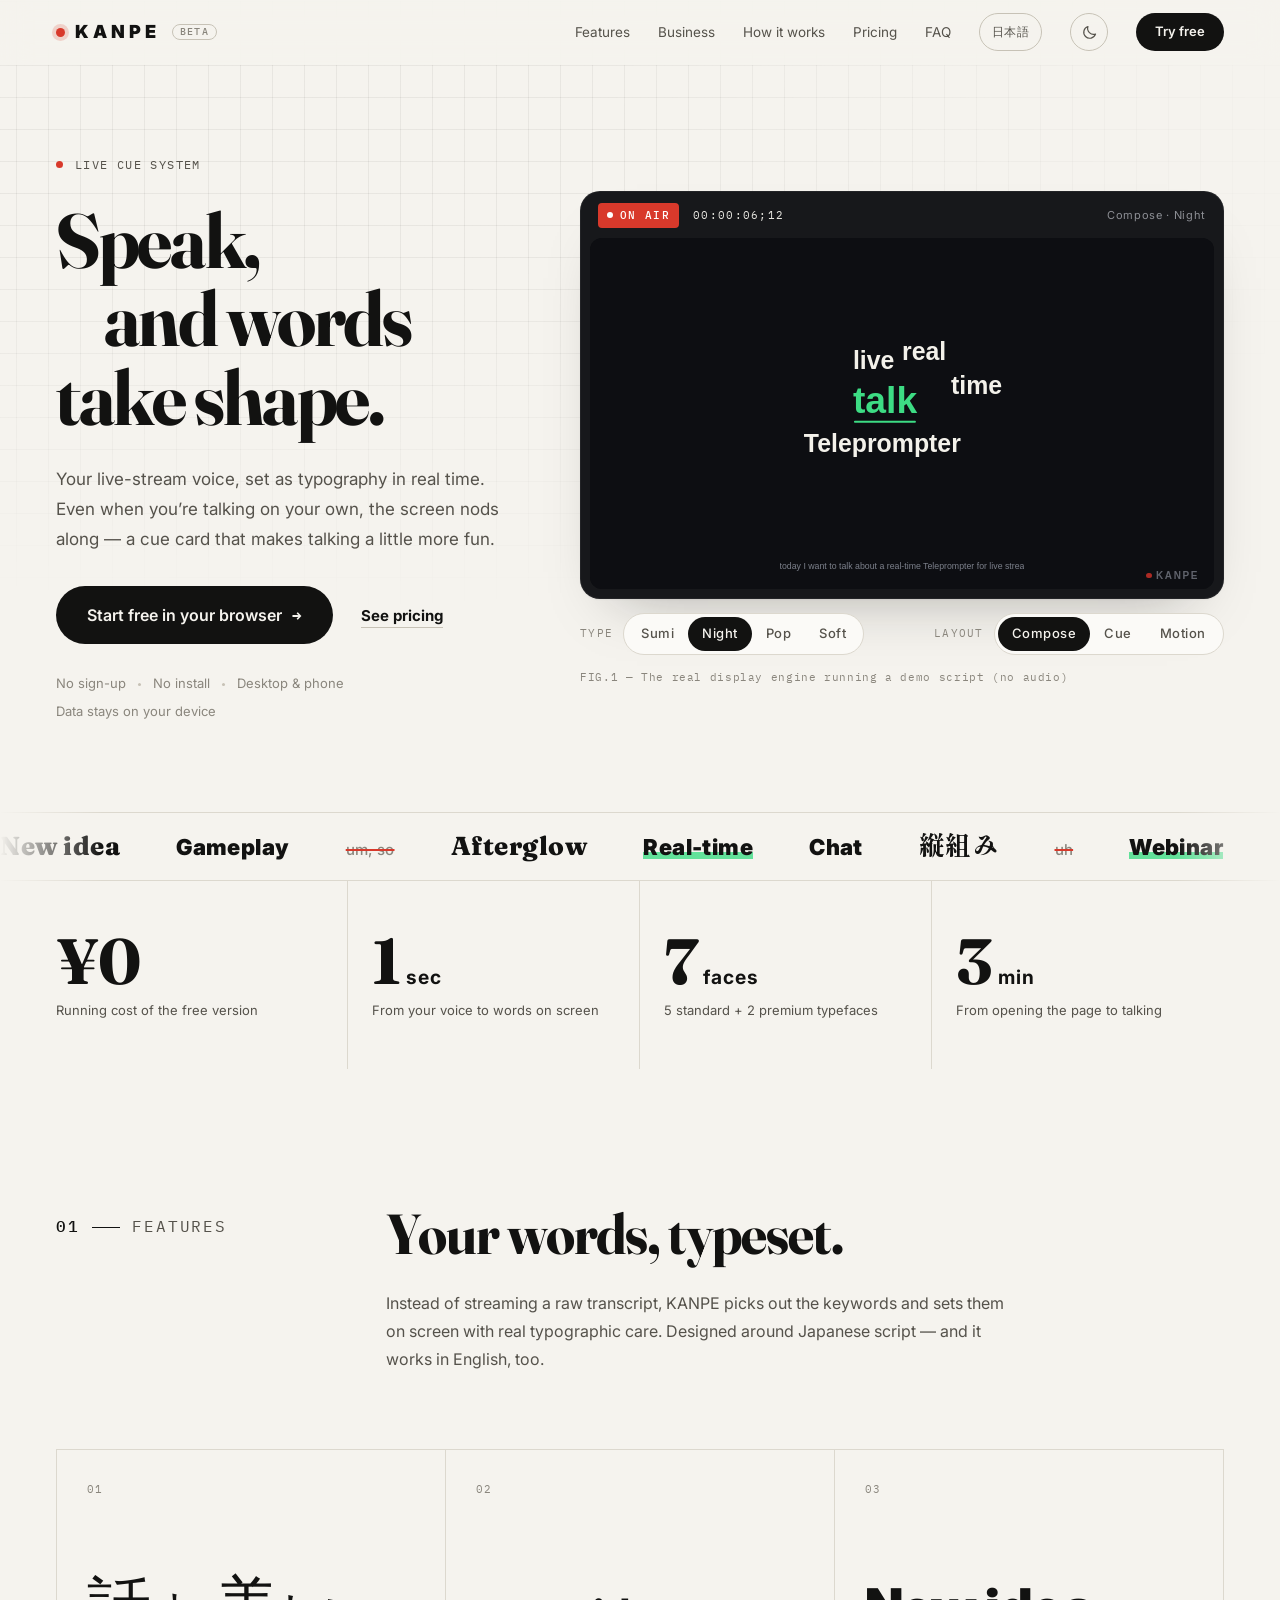
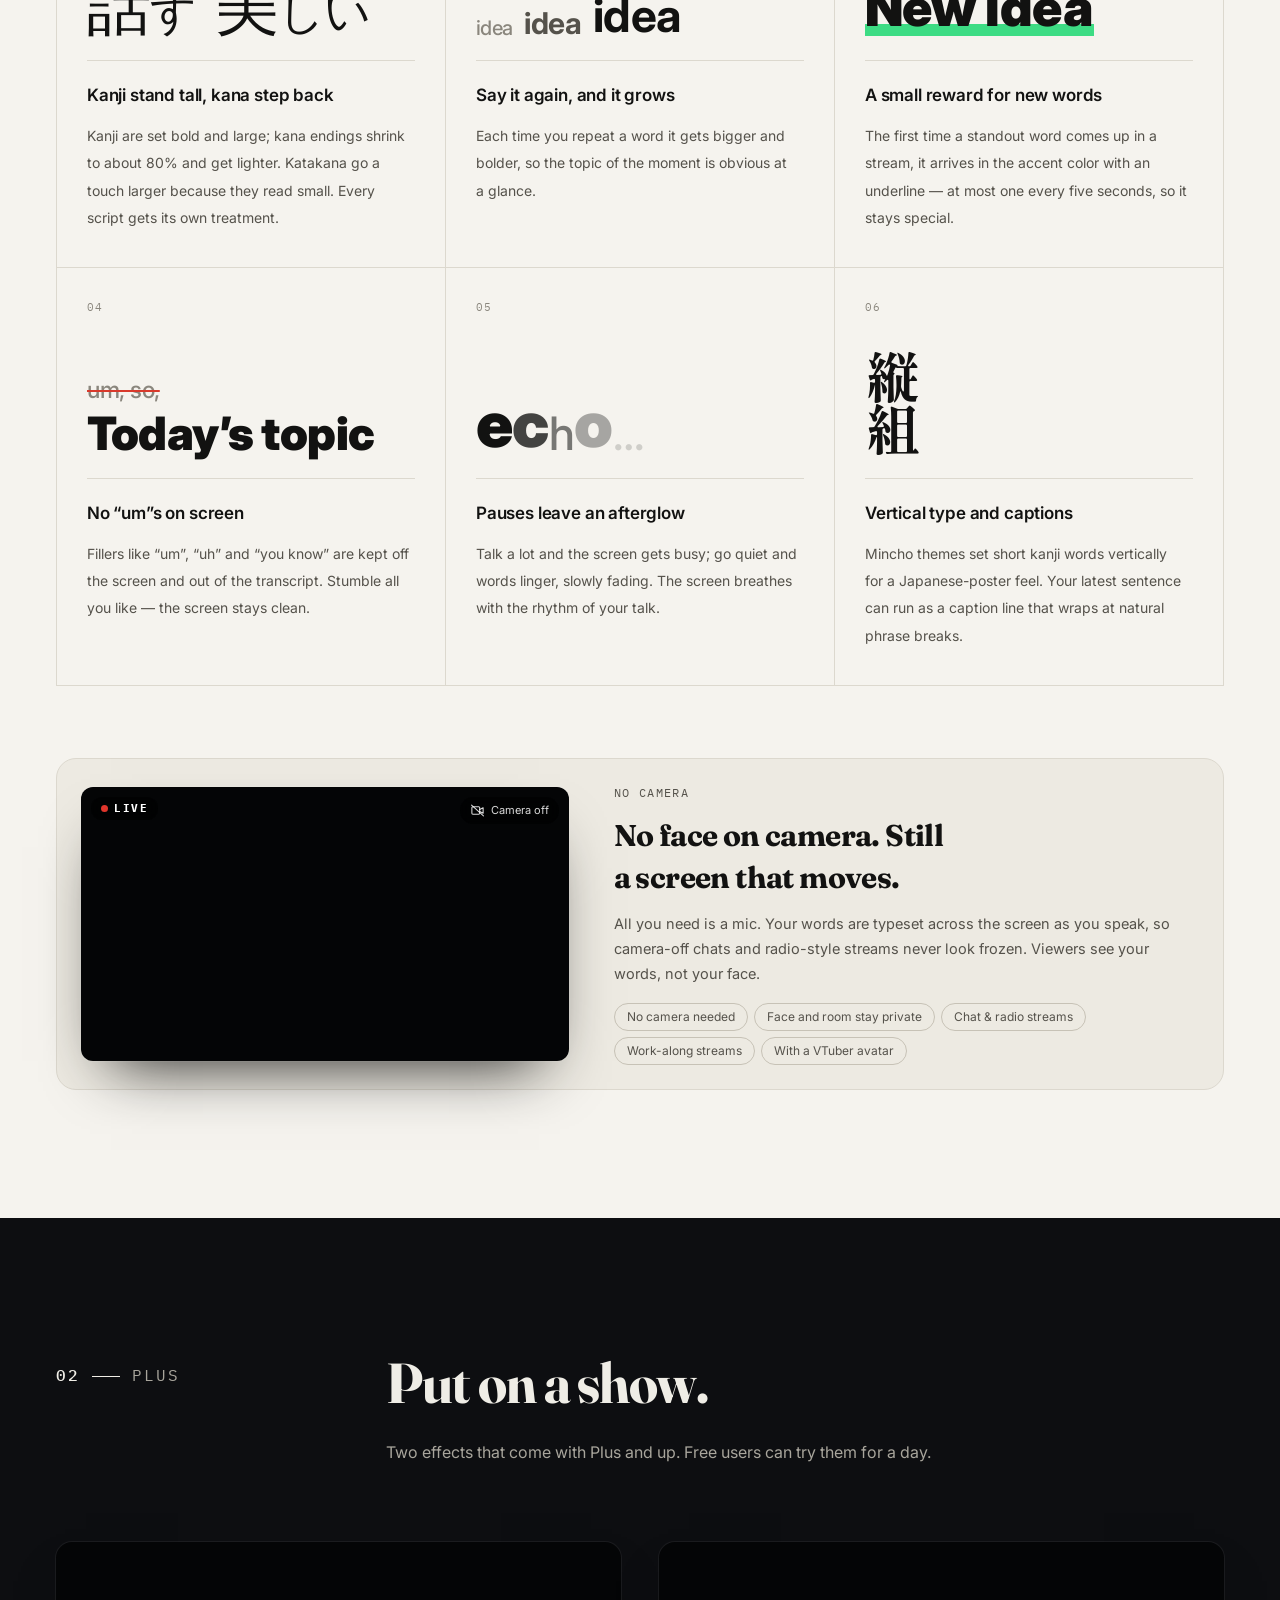
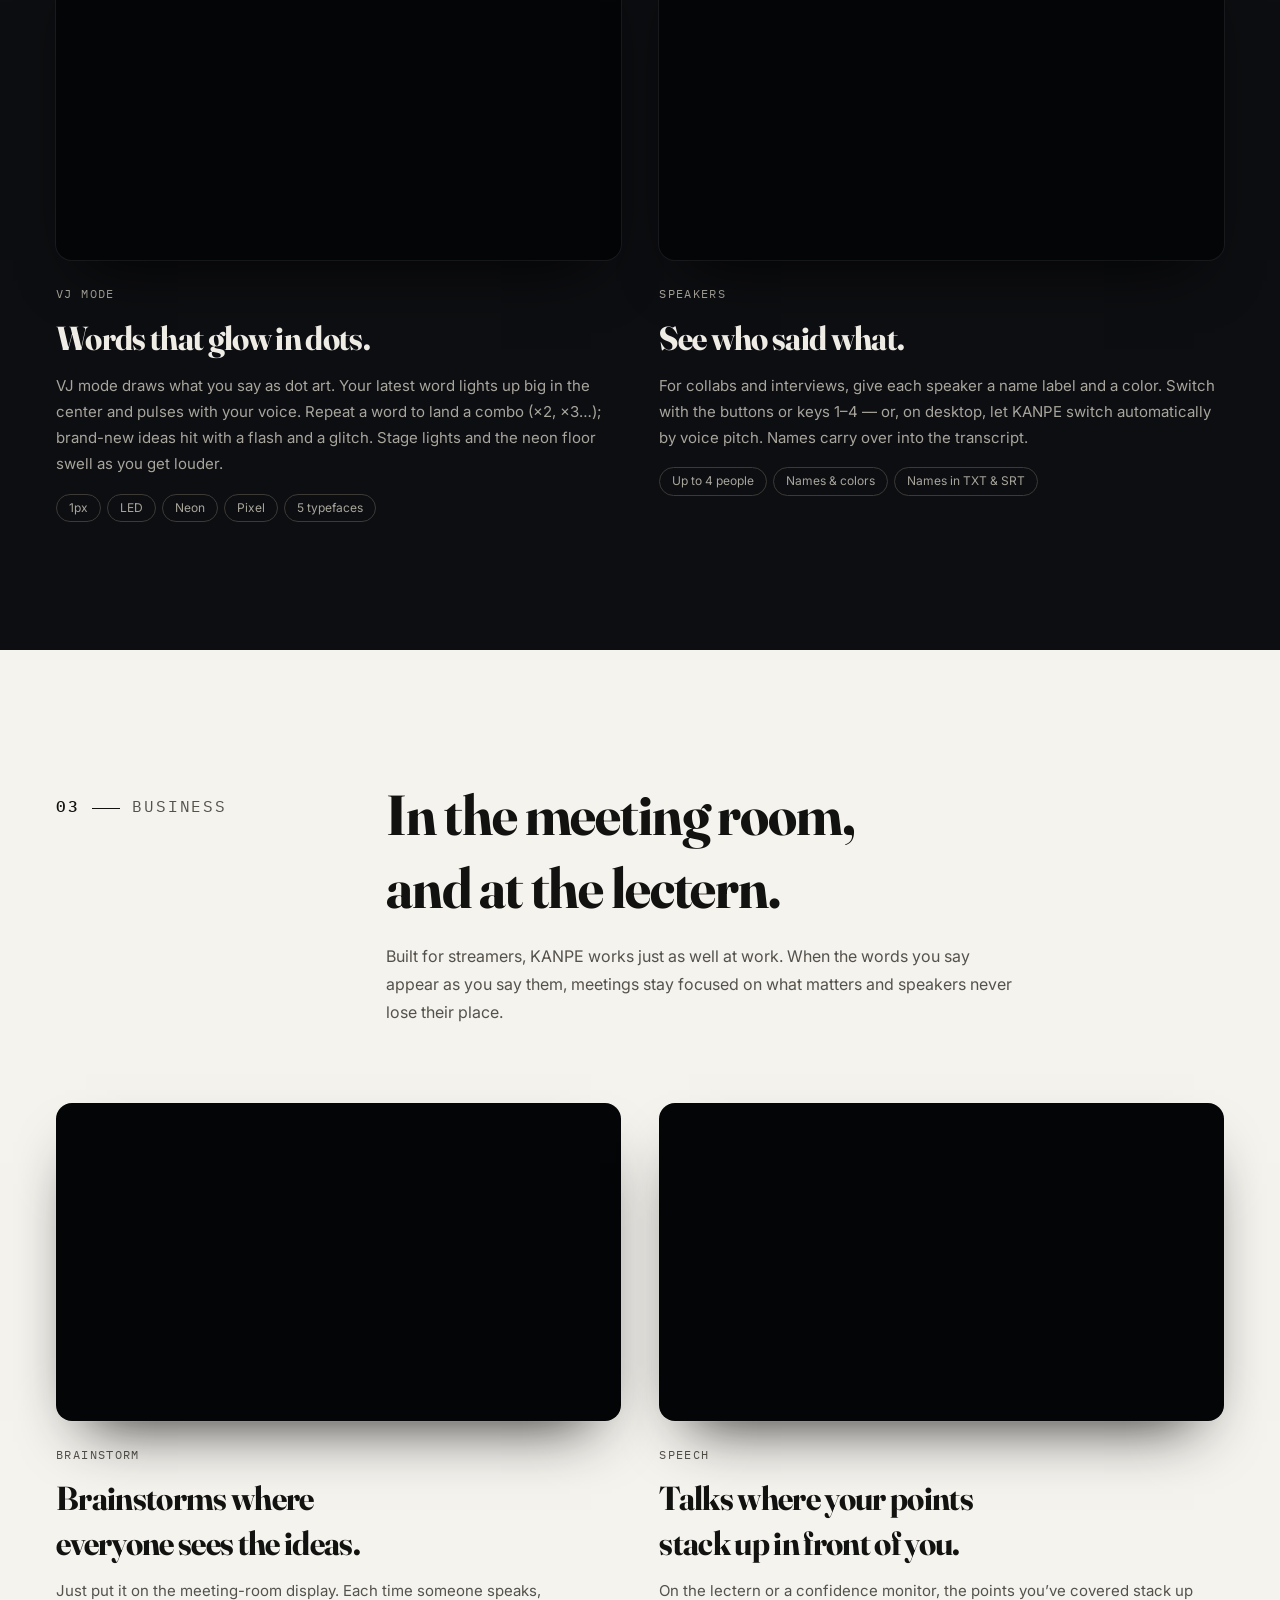
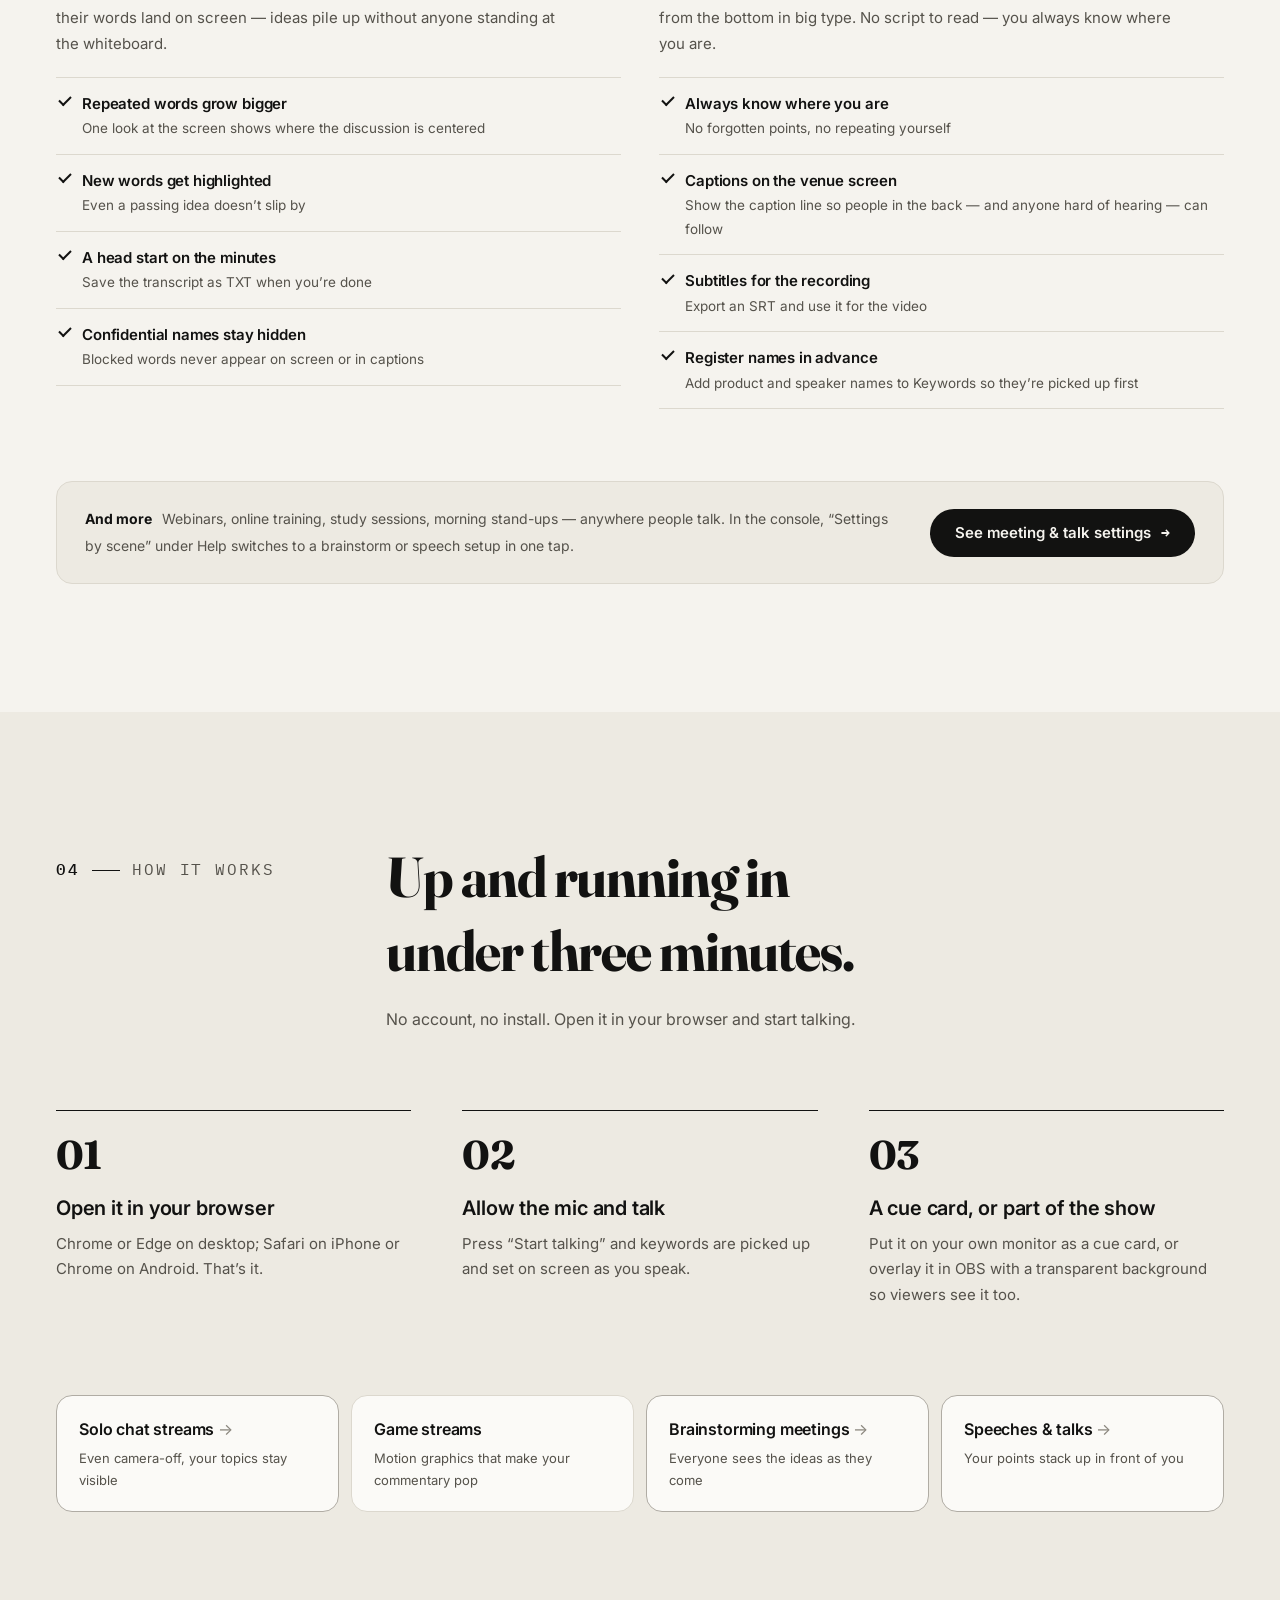
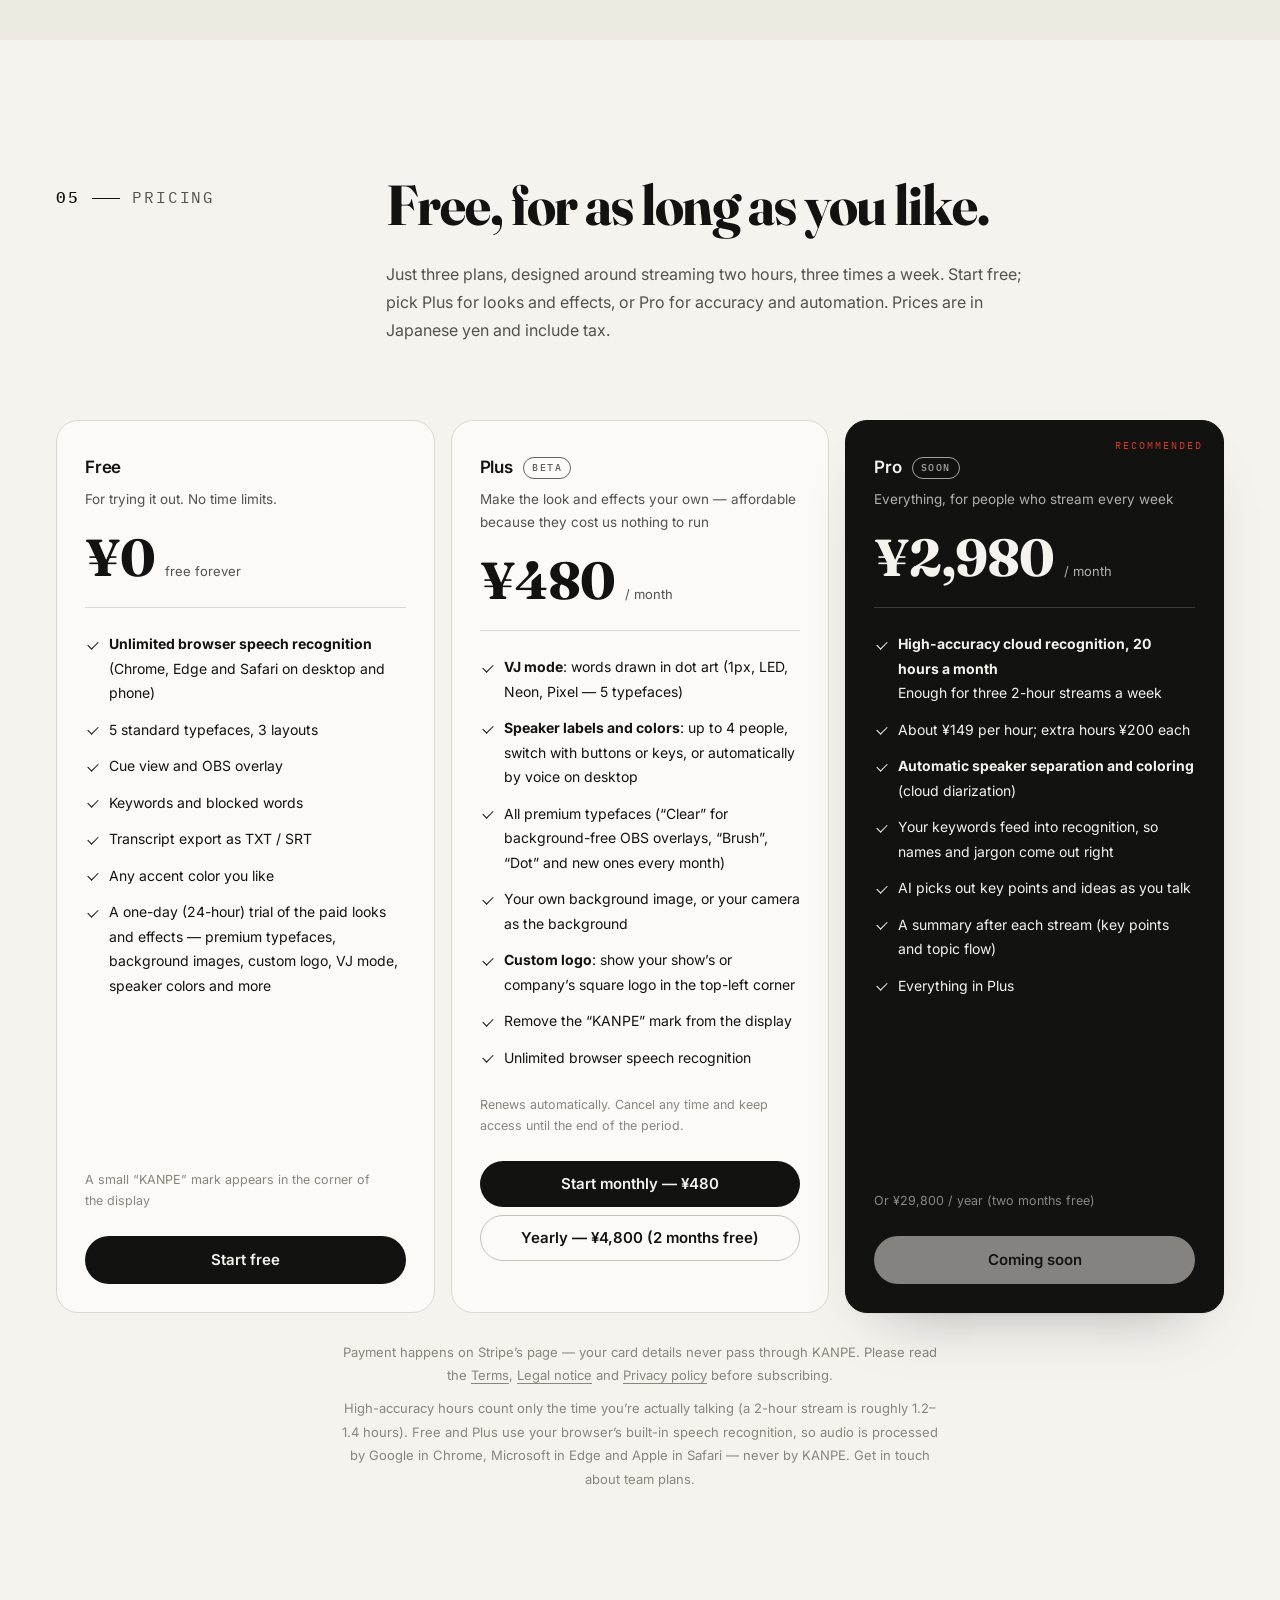
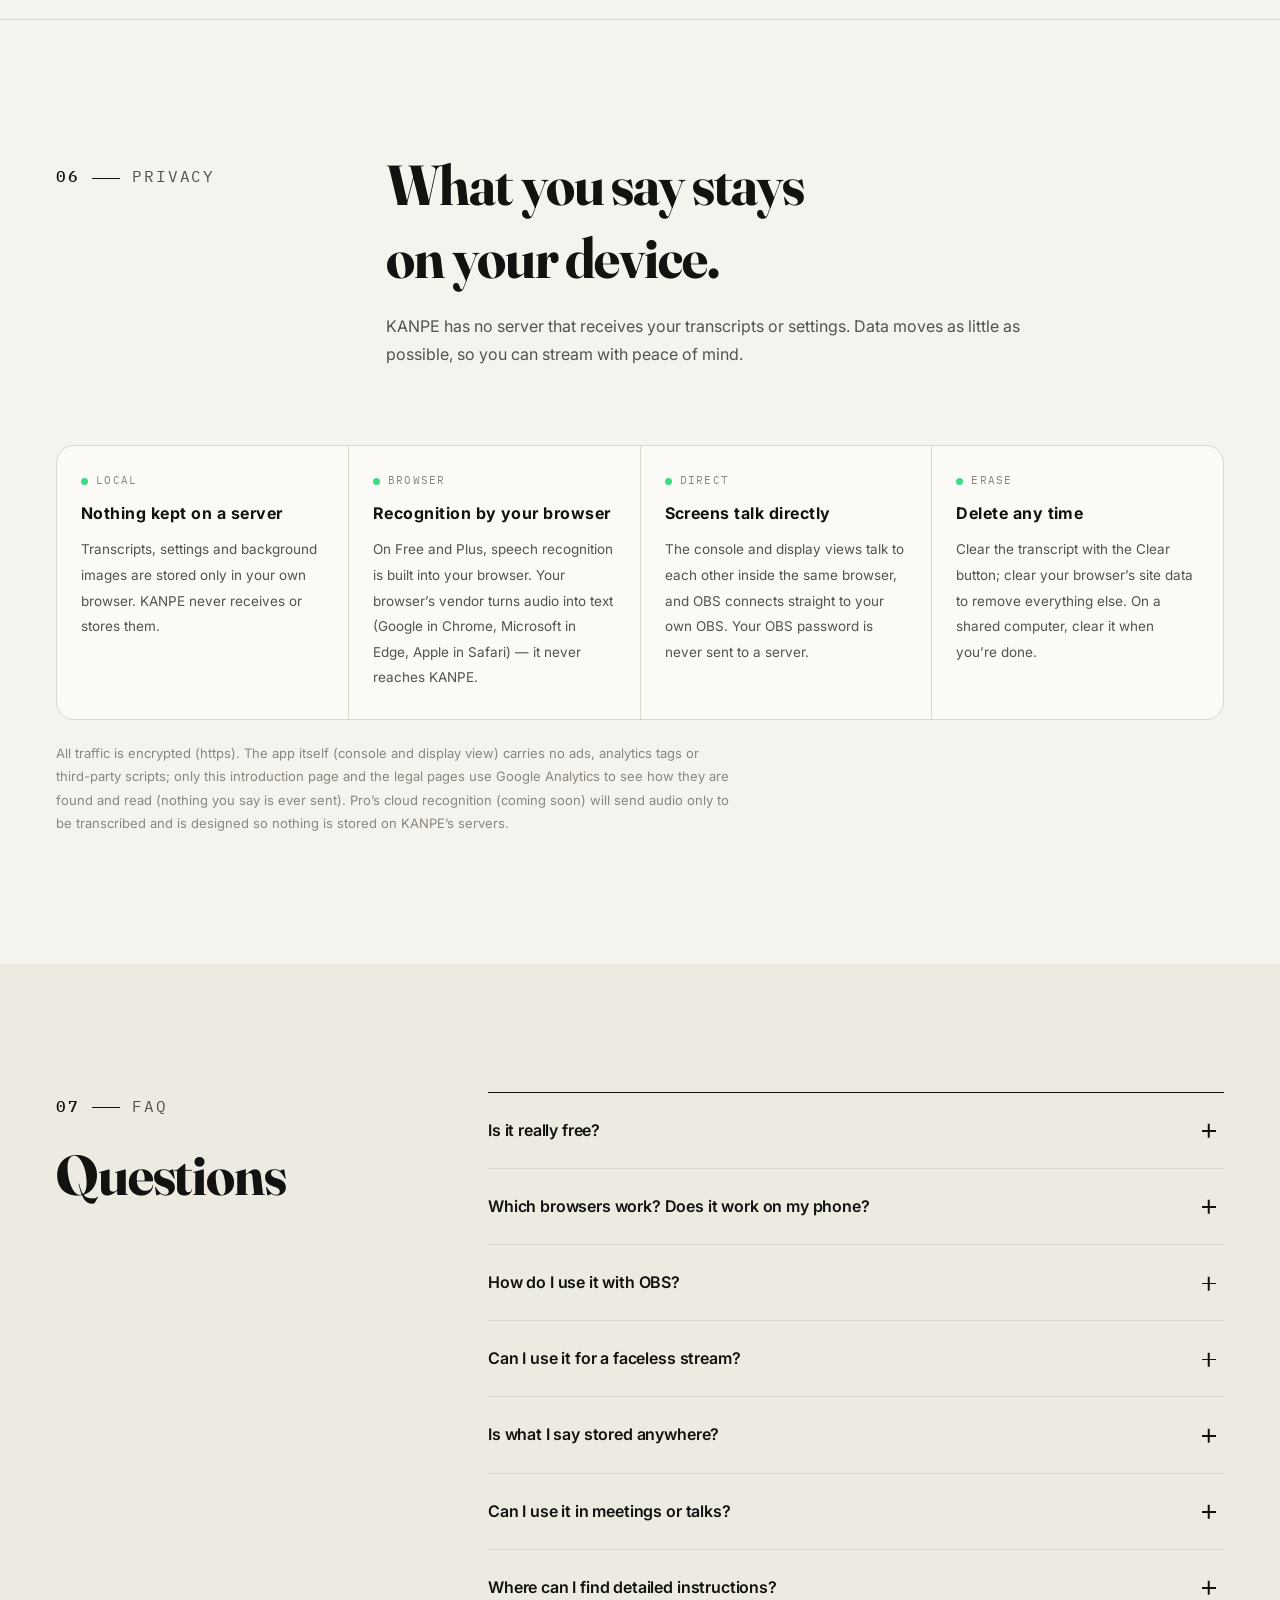
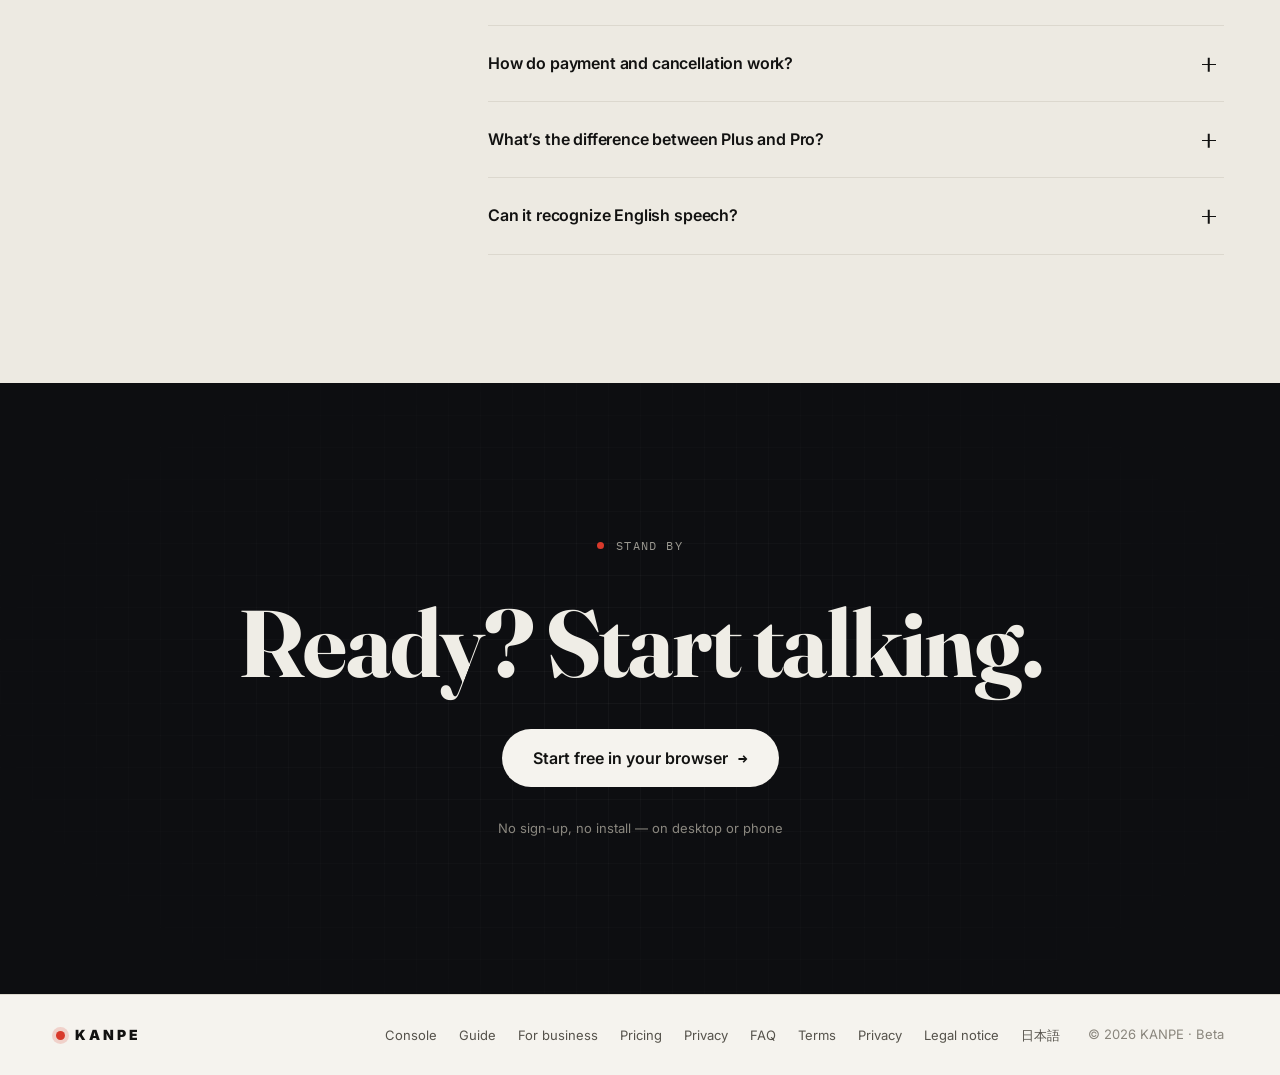
==== commit f13c3137: "Motion: phrase-based line breaks, new-word spotlight effects, calmer pace - Break lines at bunsetsu " ====
--- a/en/index.html
+++ b/en/index.html
@@ -32,7 +32,7 @@
 <link rel="preconnect" href="https://fonts.googleapis.com">
 <link rel="preconnect" href="https://fonts.gstatic.com" crossorigin>
 <link rel="stylesheet" href="https://fonts.googleapis.com/css2?family=Fraunces:opsz,wght@9..144,600;9..144,700;9..144,800&family=Inter:wght@400;500;600;700&family=Shippori+Mincho+B1:wght@700;800&family=Zen+Kaku+Gothic+New:wght@500;900&family=IBM+Plex+Mono:wght@400;500&display=swap">
-<link rel="stylesheet" href="../styles/lp.css?v=202610251056">
+<link rel="stylesheet" href="../styles/lp.css?v=202610251501">
 <script>document.documentElement.classList.add('js');</script>
 <script>try{var t=localStorage.getItem('kanpe.ui');t=(t==='light'||t==='dark')?t:null;if(t)document.documentElement.dataset.theme=t;document.documentElement.dataset.mode=t||'light'}catch(e){}</script>
 <script type="application/ld+json">{"@context":"https://schema.org","@graph":[{"@type":"WebSite","@id":"https://kanpe.yoneken.xyz/#website","url":"https://kanpe.yoneken.xyz/","name":"KANPE","alternateName":"KANPE リアルタイムカンペ","inLanguage":["ja","en"]},{"@type":"WebApplication","@id":"https://kanpe.yoneken.xyz/en/#app","name":"KANPE","url":"https://kanpe.yoneken.xyz/en/","description":"Real-time cue cards that turn what you say on stream into live Japanese typography. Runs in the browser with just a mic — free, no sign-up.","applicationCategory":"MultimediaApplication","operatingSystem":"Web browser","browserRequirements":"A browser with a microphone and speech recognition (Web Speech API): Chrome, Edge or Safari","inLanguage":"en","isAccessibleForFree":true,"image":"https://kanpe.yoneken.xyz/assets/og-en.png?v=1","isPartOf":{"@id":"https://kanpe.yoneken.xyz/#website"},"offers":[{"@type":"Offer","name":"Free","price":"0","priceCurrency":"JPY","url":"https://kanpe.yoneken.xyz/en/#pricing"},{"@type":"Offer","name":"Plus (monthly)","price":"480","priceCurrency":"JPY","url":"https://kanpe.yoneken.xyz/en/#pricing","priceSpecification":{"@type":"UnitPriceSpecification","price":"480","priceCurrency":"JPY","billingDuration":"P1M","unitCode":"MON"}},{"@type":"Offer","name":"Plus (yearly)","price":"4800","priceCurrency":"JPY","url":"https://kanpe.yoneken.xyz/en/#pricing","priceSpecification":{"@type":"UnitPriceSpecification","price":"4800","priceCurrency":"JPY","billingDuration":"P1Y","unitCode":"ANN"}}]}]}</script>
@@ -518,10 +518,10 @@
 <div class="dock" id="dock" aria-hidden="true">
   <a class="btn btn-ink block" href="app.html?welcome=1" tabindex="-1">Start free in your browser<span class="arrow" aria-hidden="true">→</span></a>
 </div>
-<script src="../src/ui/lang.js?v=202610251056" defer></script>
-<script src="../src/ui/menu.js?v=202610251056" defer></script>
-<script src="../src/ui/mode.js?v=202610251056" defer></script>
-<script src="../src/lp/lp.js?v=202610251056" defer></script>
-<script type="module" src="../src/lp/analytics.js?v=202610251056"></script>
+<script src="../src/ui/lang.js?v=202610251501" defer></script>
+<script src="../src/ui/menu.js?v=202610251501" defer></script>
+<script src="../src/ui/mode.js?v=202610251501" defer></script>
+<script src="../src/lp/lp.js?v=202610251501" defer></script>
+<script type="module" src="../src/lp/analytics.js?v=202610251501"></script>
 </body>
 </html>
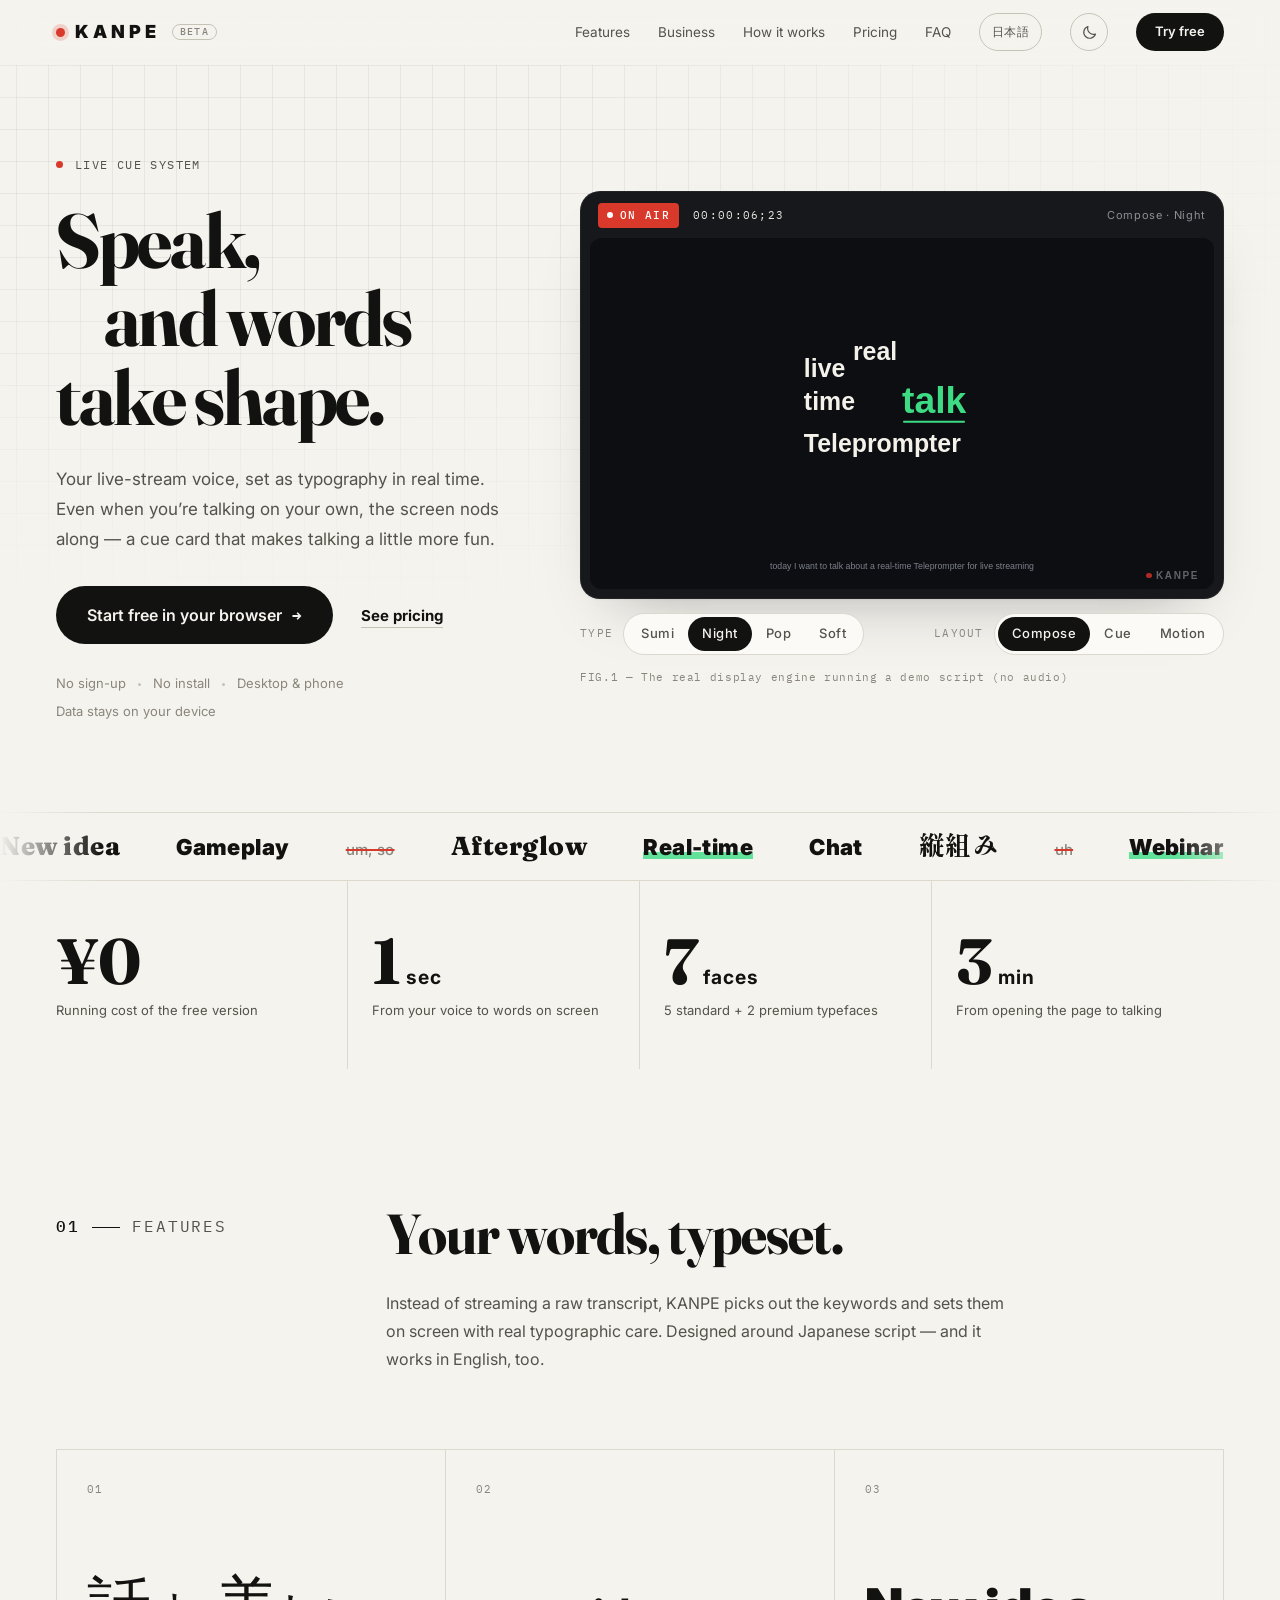
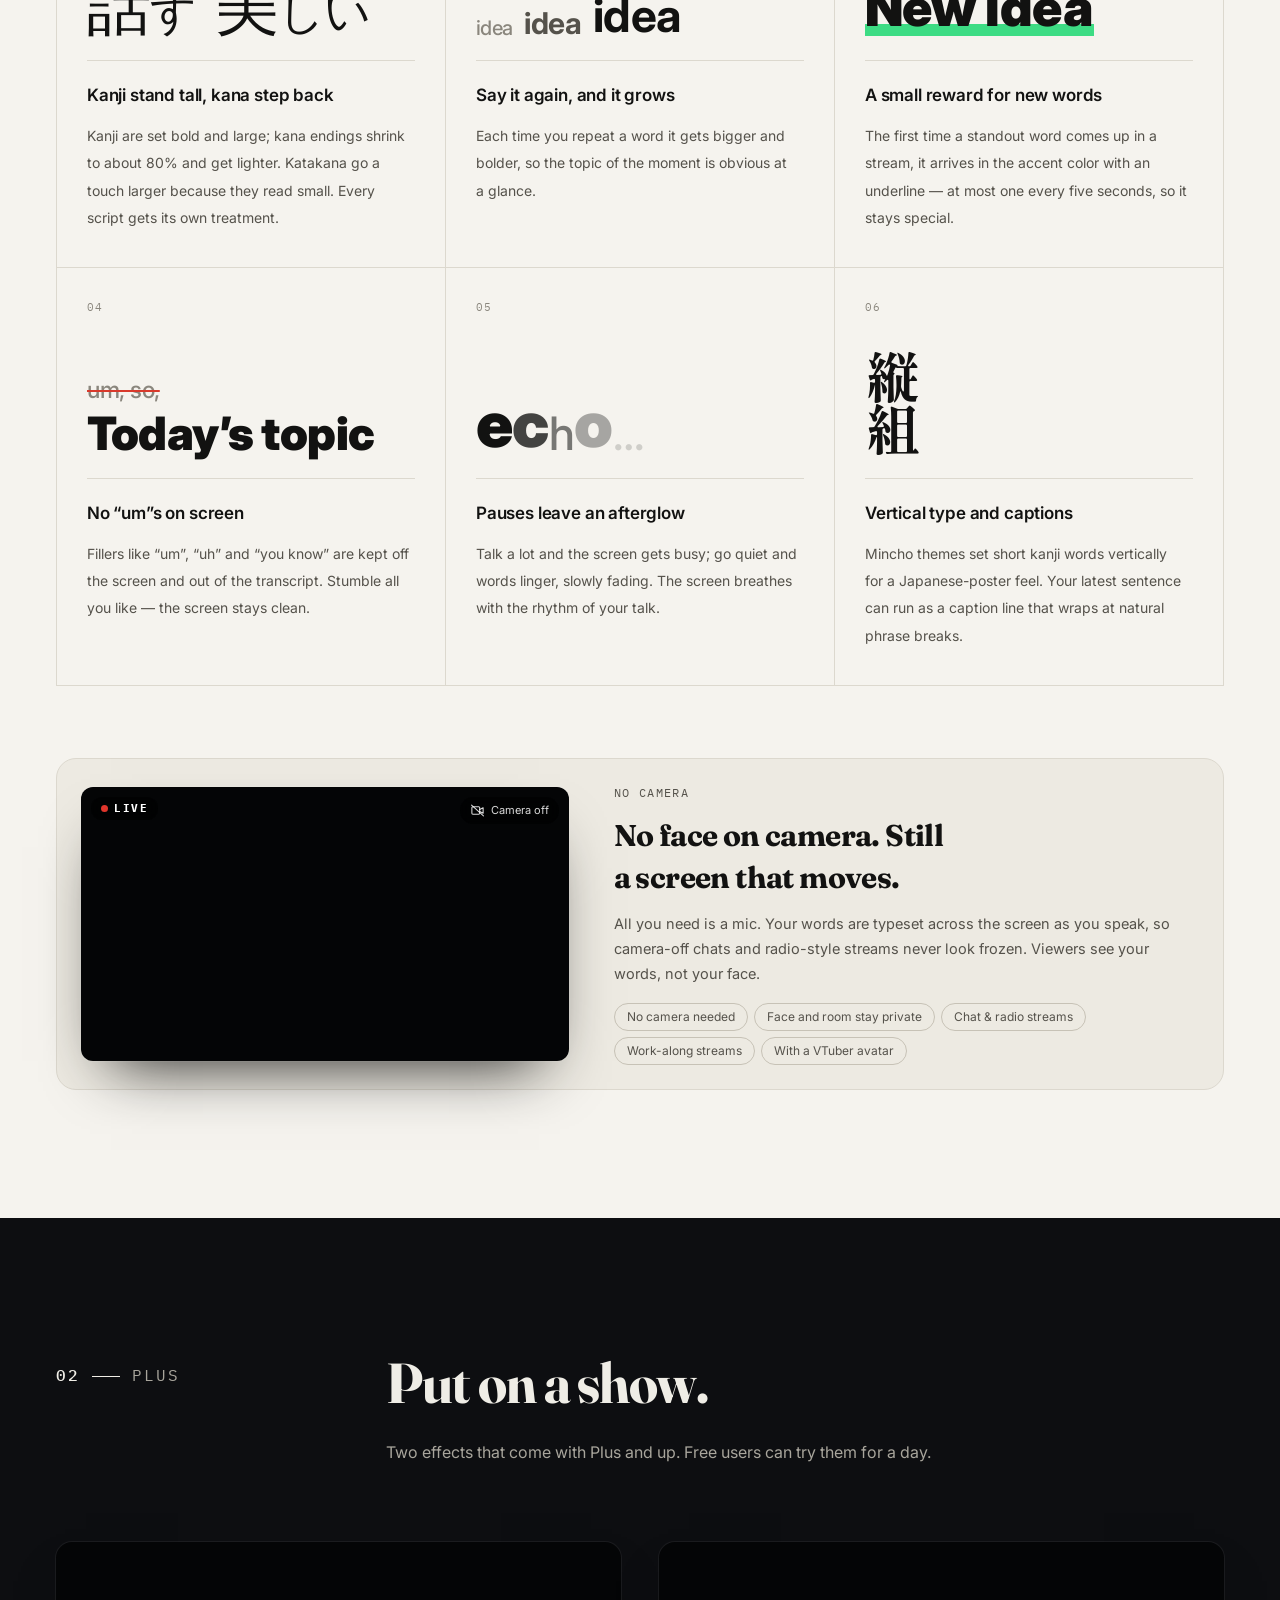
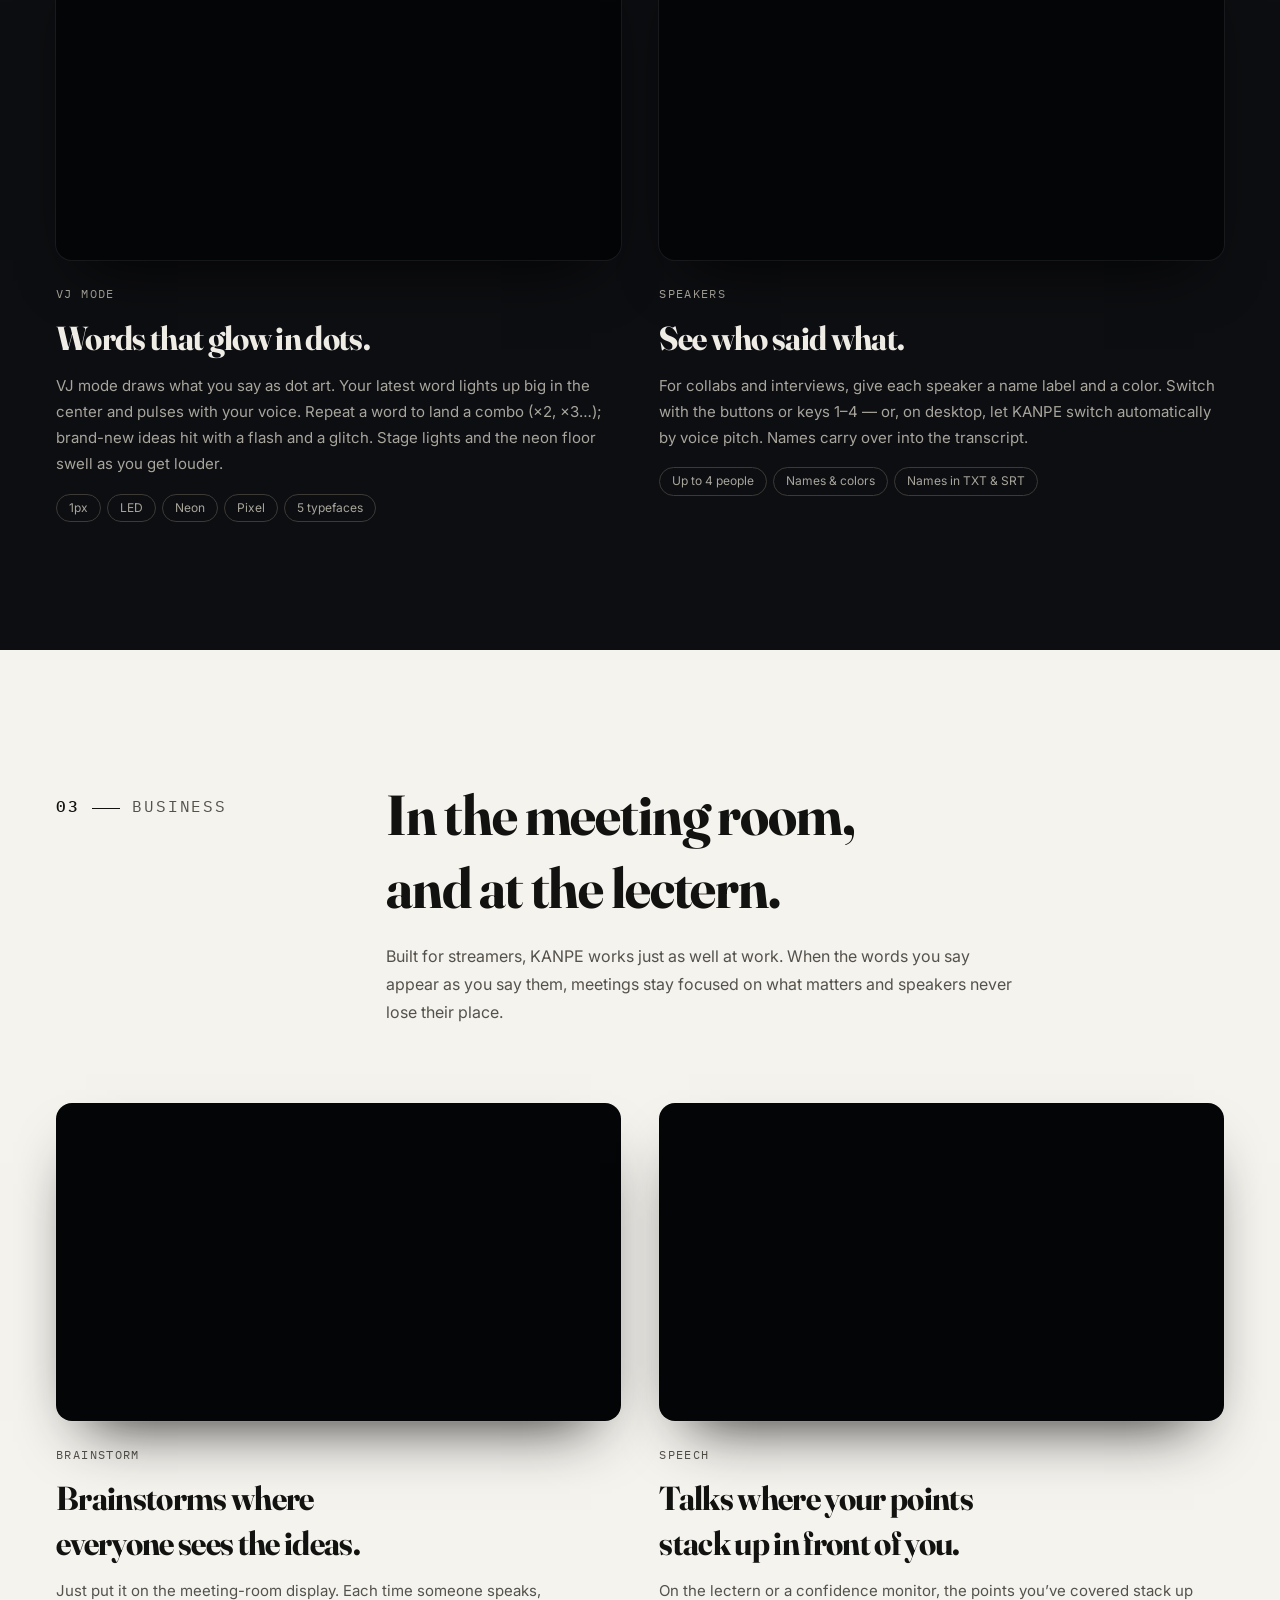
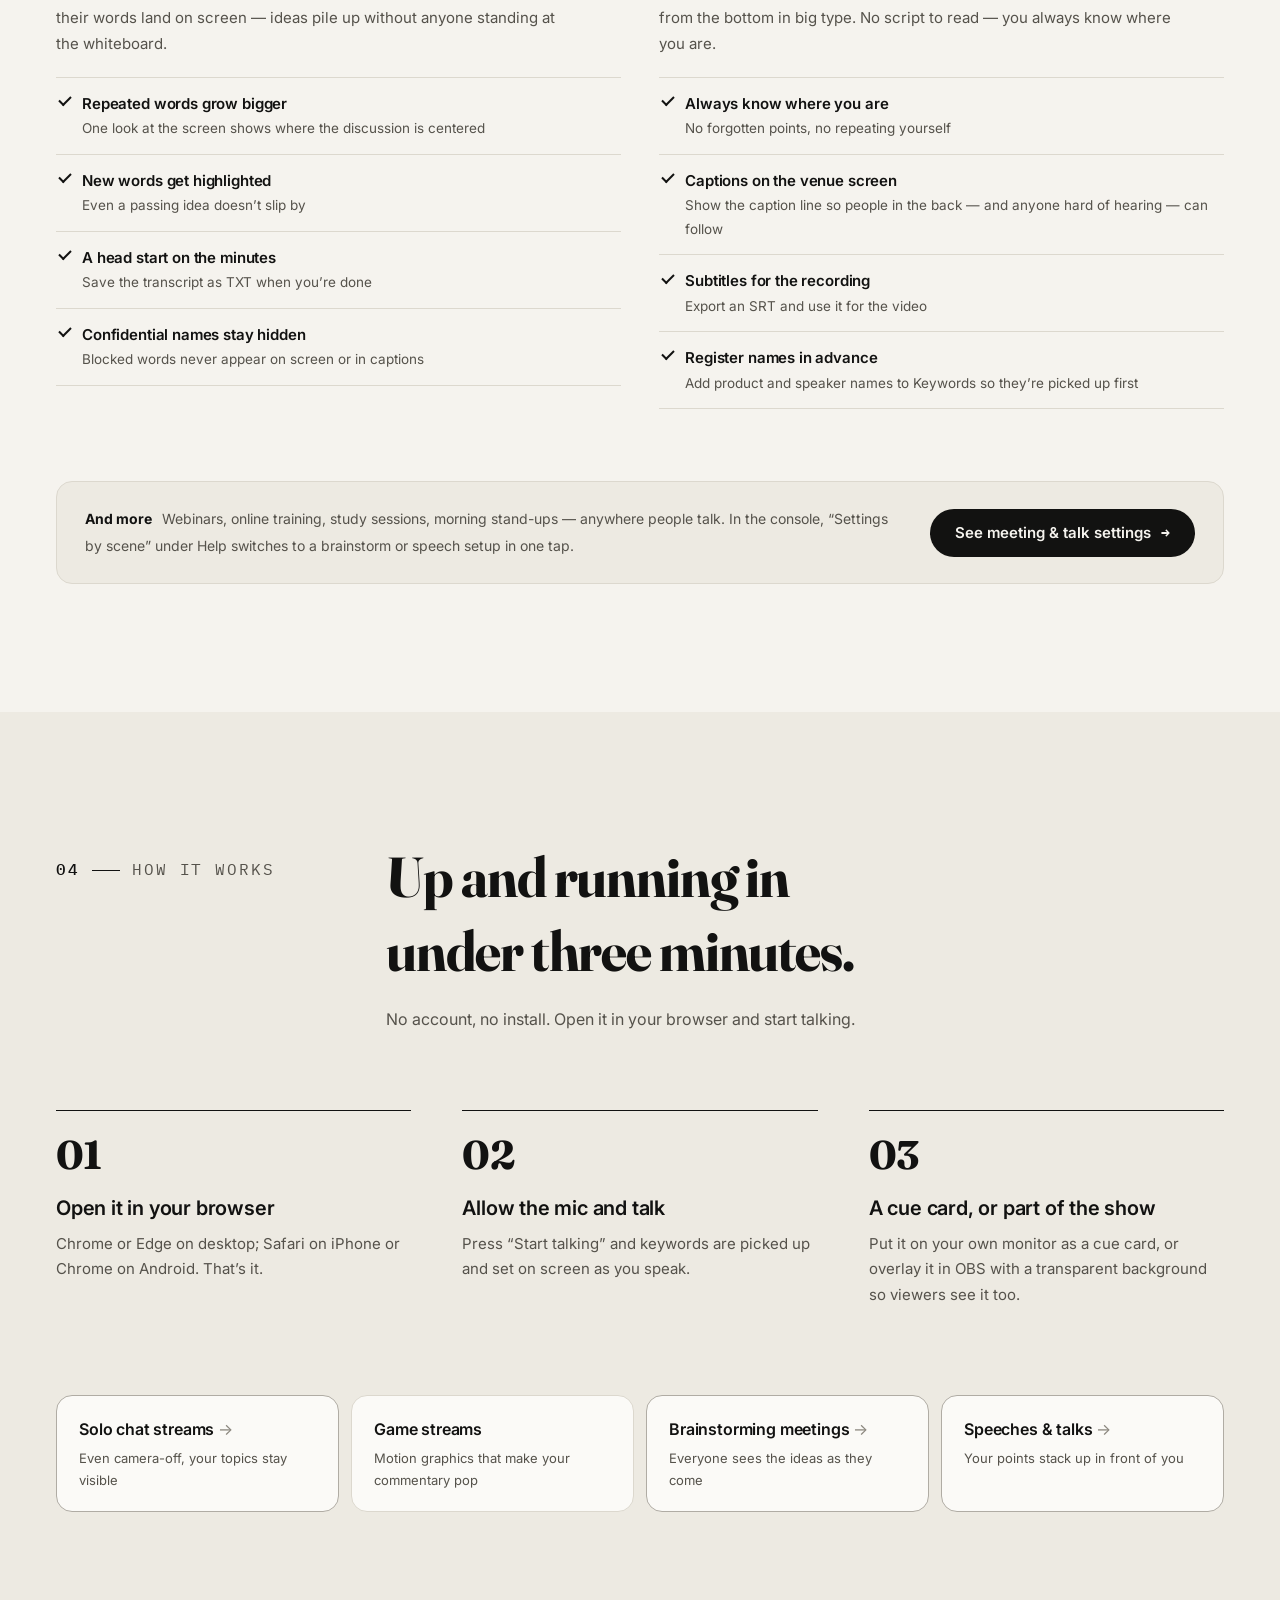
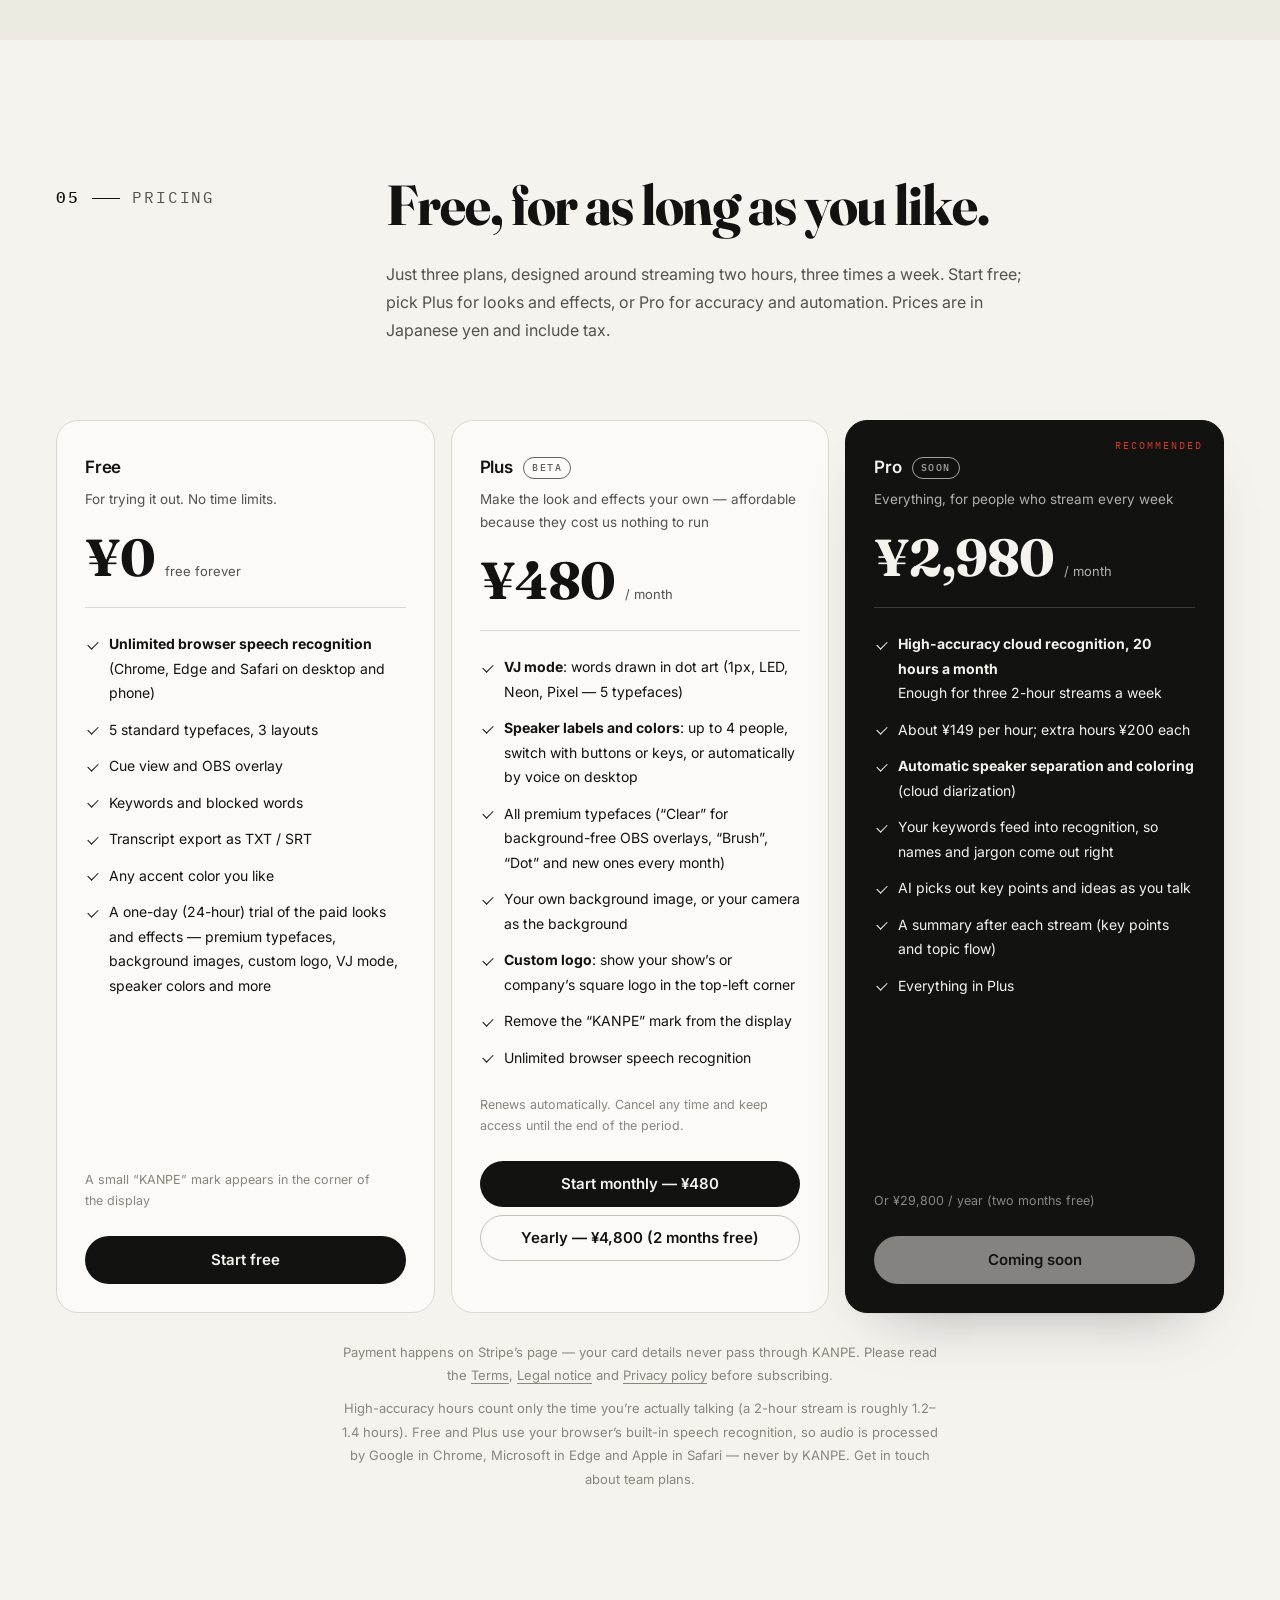
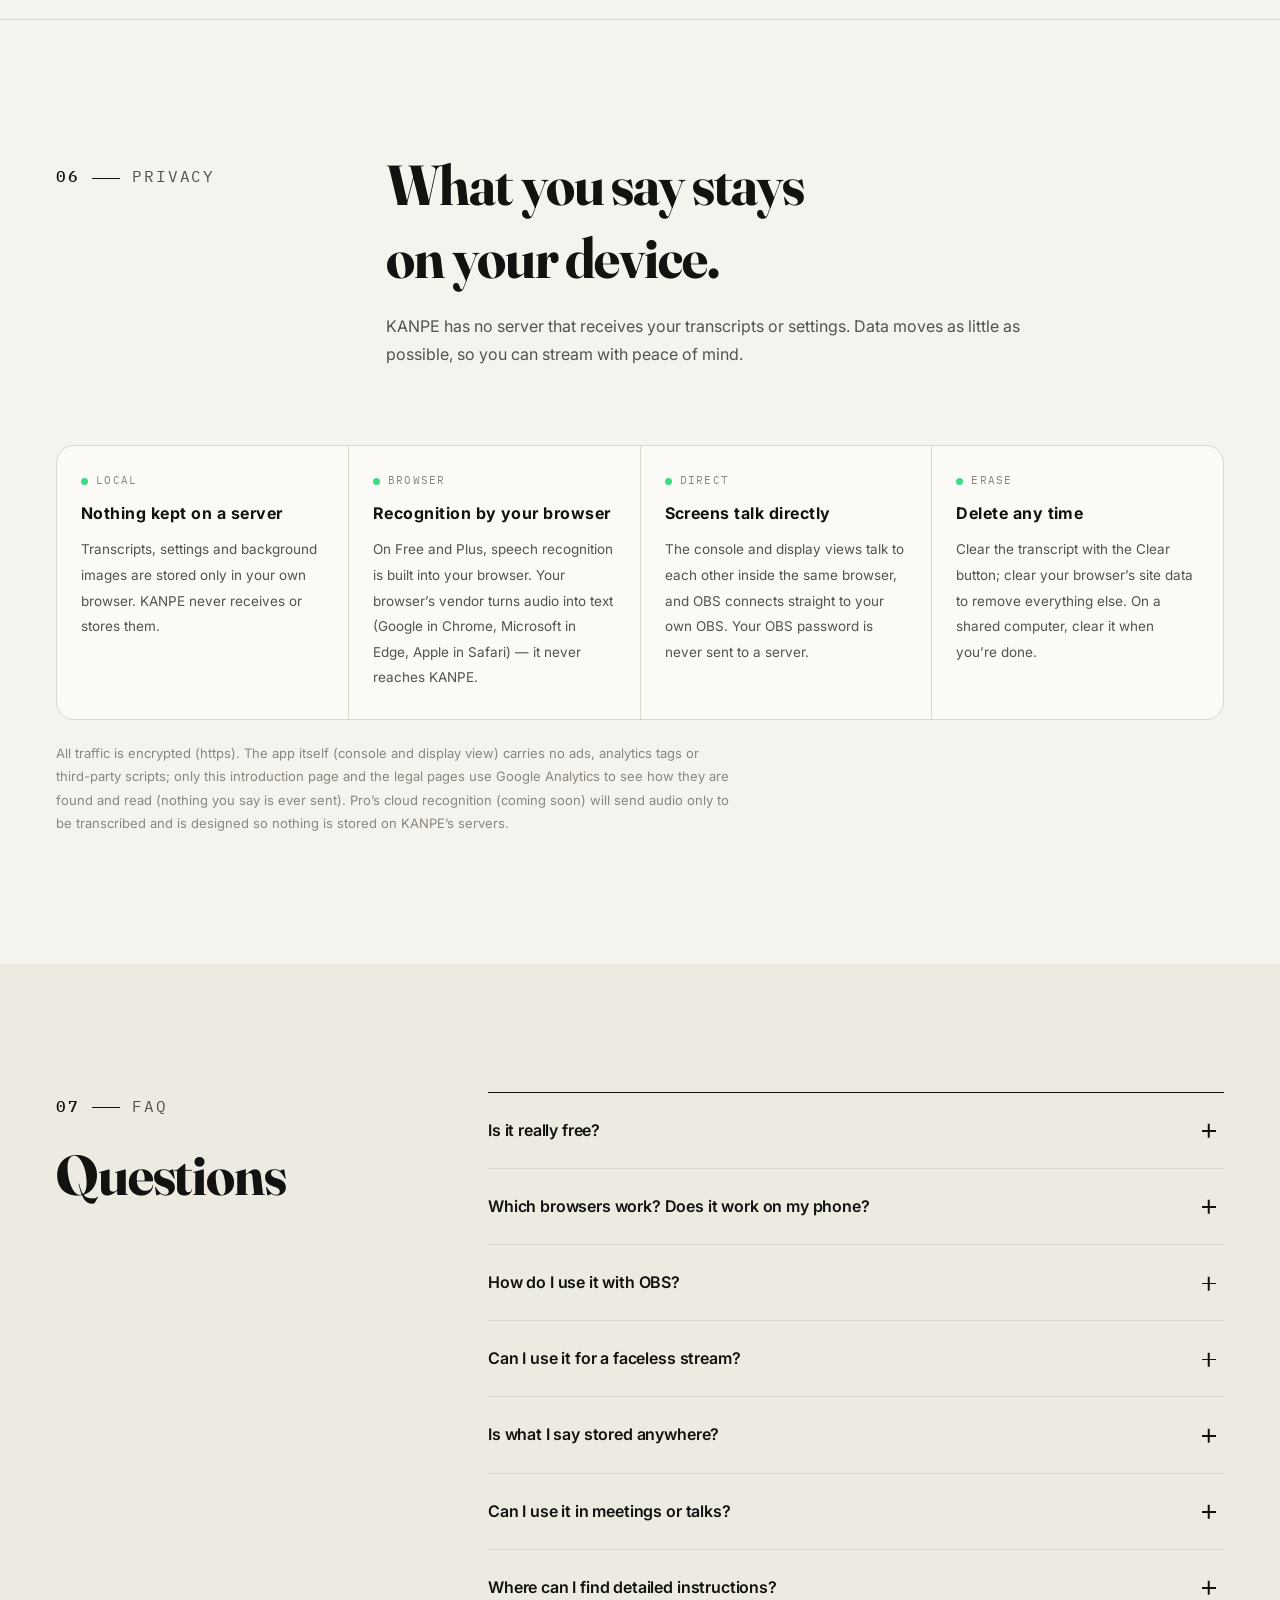
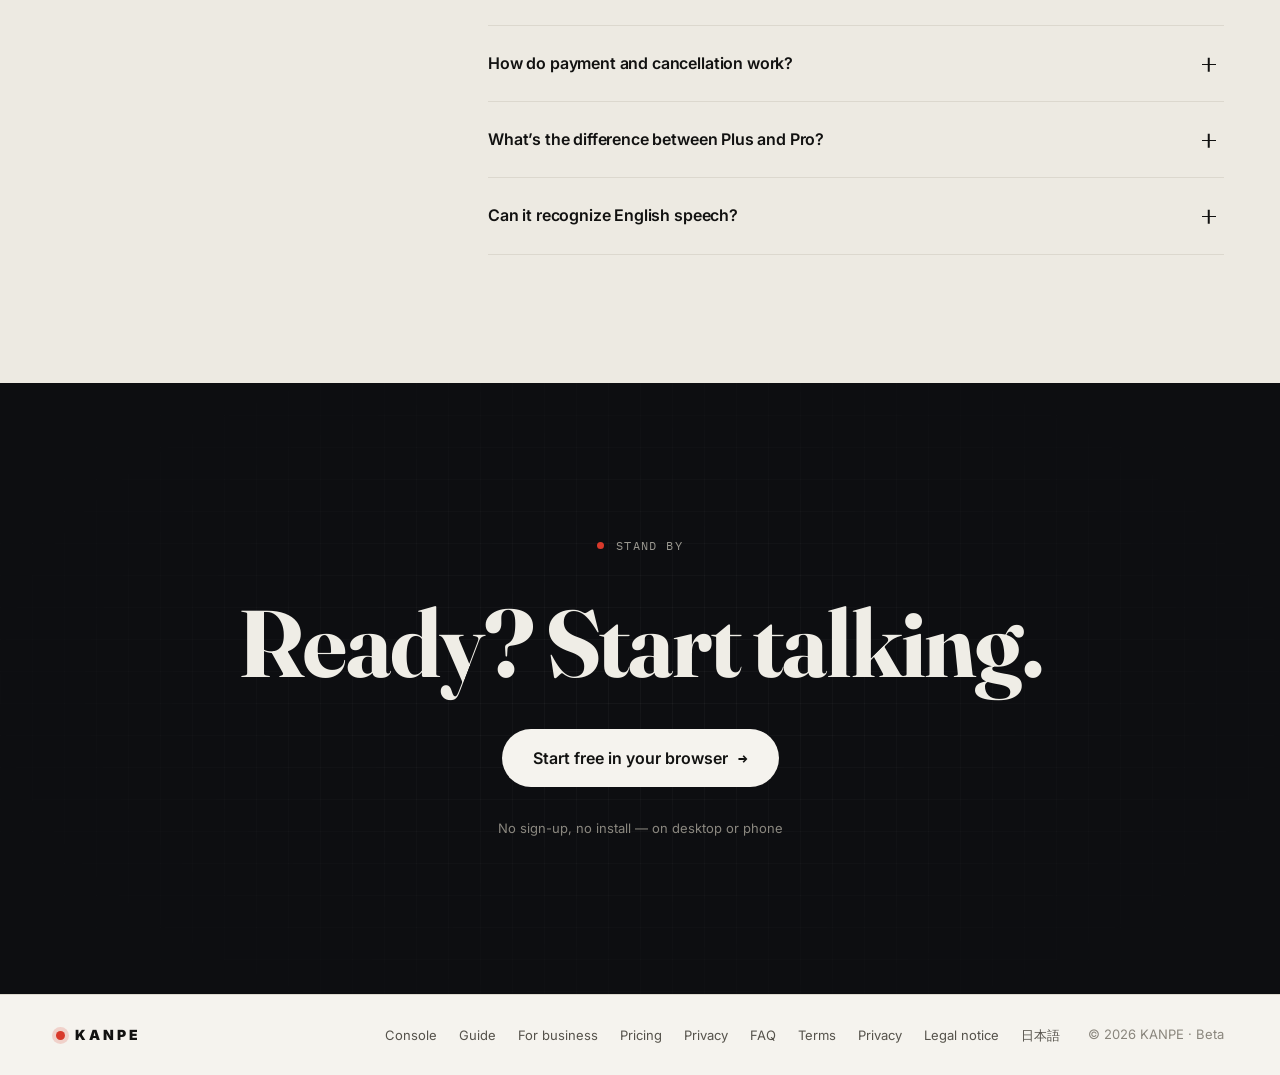
==== commit a7eedca5: "Word mix: add a Rate option for automatic mixing; save Ticker migration - fusionFreq (rare / mid / o" ====
--- a/en/index.html
+++ b/en/index.html
@@ -32,7 +32,7 @@
 <link rel="preconnect" href="https://fonts.googleapis.com">
 <link rel="preconnect" href="https://fonts.gstatic.com" crossorigin>
 <link rel="stylesheet" href="https://fonts.googleapis.com/css2?family=Fraunces:opsz,wght@9..144,600;9..144,700;9..144,800&family=Inter:wght@400;500;600;700&family=Shippori+Mincho+B1:wght@700;800&family=Zen+Kaku+Gothic+New:wght@500;900&family=IBM+Plex+Mono:wght@400;500&display=swap">
-<link rel="stylesheet" href="../styles/lp.css?v=202610251501">
+<link rel="stylesheet" href="../styles/lp.css?v=202610251603">
 <script>document.documentElement.classList.add('js');</script>
 <script>try{var t=localStorage.getItem('kanpe.ui');t=(t==='light'||t==='dark')?t:null;if(t)document.documentElement.dataset.theme=t;document.documentElement.dataset.mode=t||'light'}catch(e){}</script>
 <script type="application/ld+json">{"@context":"https://schema.org","@graph":[{"@type":"WebSite","@id":"https://kanpe.yoneken.xyz/#website","url":"https://kanpe.yoneken.xyz/","name":"KANPE","alternateName":"KANPE リアルタイムカンペ","inLanguage":["ja","en"]},{"@type":"WebApplication","@id":"https://kanpe.yoneken.xyz/en/#app","name":"KANPE","url":"https://kanpe.yoneken.xyz/en/","description":"Real-time cue cards that turn what you say on stream into live Japanese typography. Runs in the browser with just a mic — free, no sign-up.","applicationCategory":"MultimediaApplication","operatingSystem":"Web browser","browserRequirements":"A browser with a microphone and speech recognition (Web Speech API): Chrome, Edge or Safari","inLanguage":"en","isAccessibleForFree":true,"image":"https://kanpe.yoneken.xyz/assets/og-en.png?v=1","isPartOf":{"@id":"https://kanpe.yoneken.xyz/#website"},"offers":[{"@type":"Offer","name":"Free","price":"0","priceCurrency":"JPY","url":"https://kanpe.yoneken.xyz/en/#pricing"},{"@type":"Offer","name":"Plus (monthly)","price":"480","priceCurrency":"JPY","url":"https://kanpe.yoneken.xyz/en/#pricing","priceSpecification":{"@type":"UnitPriceSpecification","price":"480","priceCurrency":"JPY","billingDuration":"P1M","unitCode":"MON"}},{"@type":"Offer","name":"Plus (yearly)","price":"4800","priceCurrency":"JPY","url":"https://kanpe.yoneken.xyz/en/#pricing","priceSpecification":{"@type":"UnitPriceSpecification","price":"4800","priceCurrency":"JPY","billingDuration":"P1Y","unitCode":"ANN"}}]}]}</script>
@@ -518,10 +518,10 @@
 <div class="dock" id="dock" aria-hidden="true">
   <a class="btn btn-ink block" href="app.html?welcome=1" tabindex="-1">Start free in your browser<span class="arrow" aria-hidden="true">→</span></a>
 </div>
-<script src="../src/ui/lang.js?v=202610251501" defer></script>
-<script src="../src/ui/menu.js?v=202610251501" defer></script>
-<script src="../src/ui/mode.js?v=202610251501" defer></script>
-<script src="../src/lp/lp.js?v=202610251501" defer></script>
-<script type="module" src="../src/lp/analytics.js?v=202610251501"></script>
+<script src="../src/ui/lang.js?v=202610251603" defer></script>
+<script src="../src/ui/menu.js?v=202610251603" defer></script>
+<script src="../src/ui/mode.js?v=202610251603" defer></script>
+<script src="../src/lp/lp.js?v=202610251603" defer></script>
+<script type="module" src="../src/lp/analytics.js?v=202610251603"></script>
 </body>
 </html>
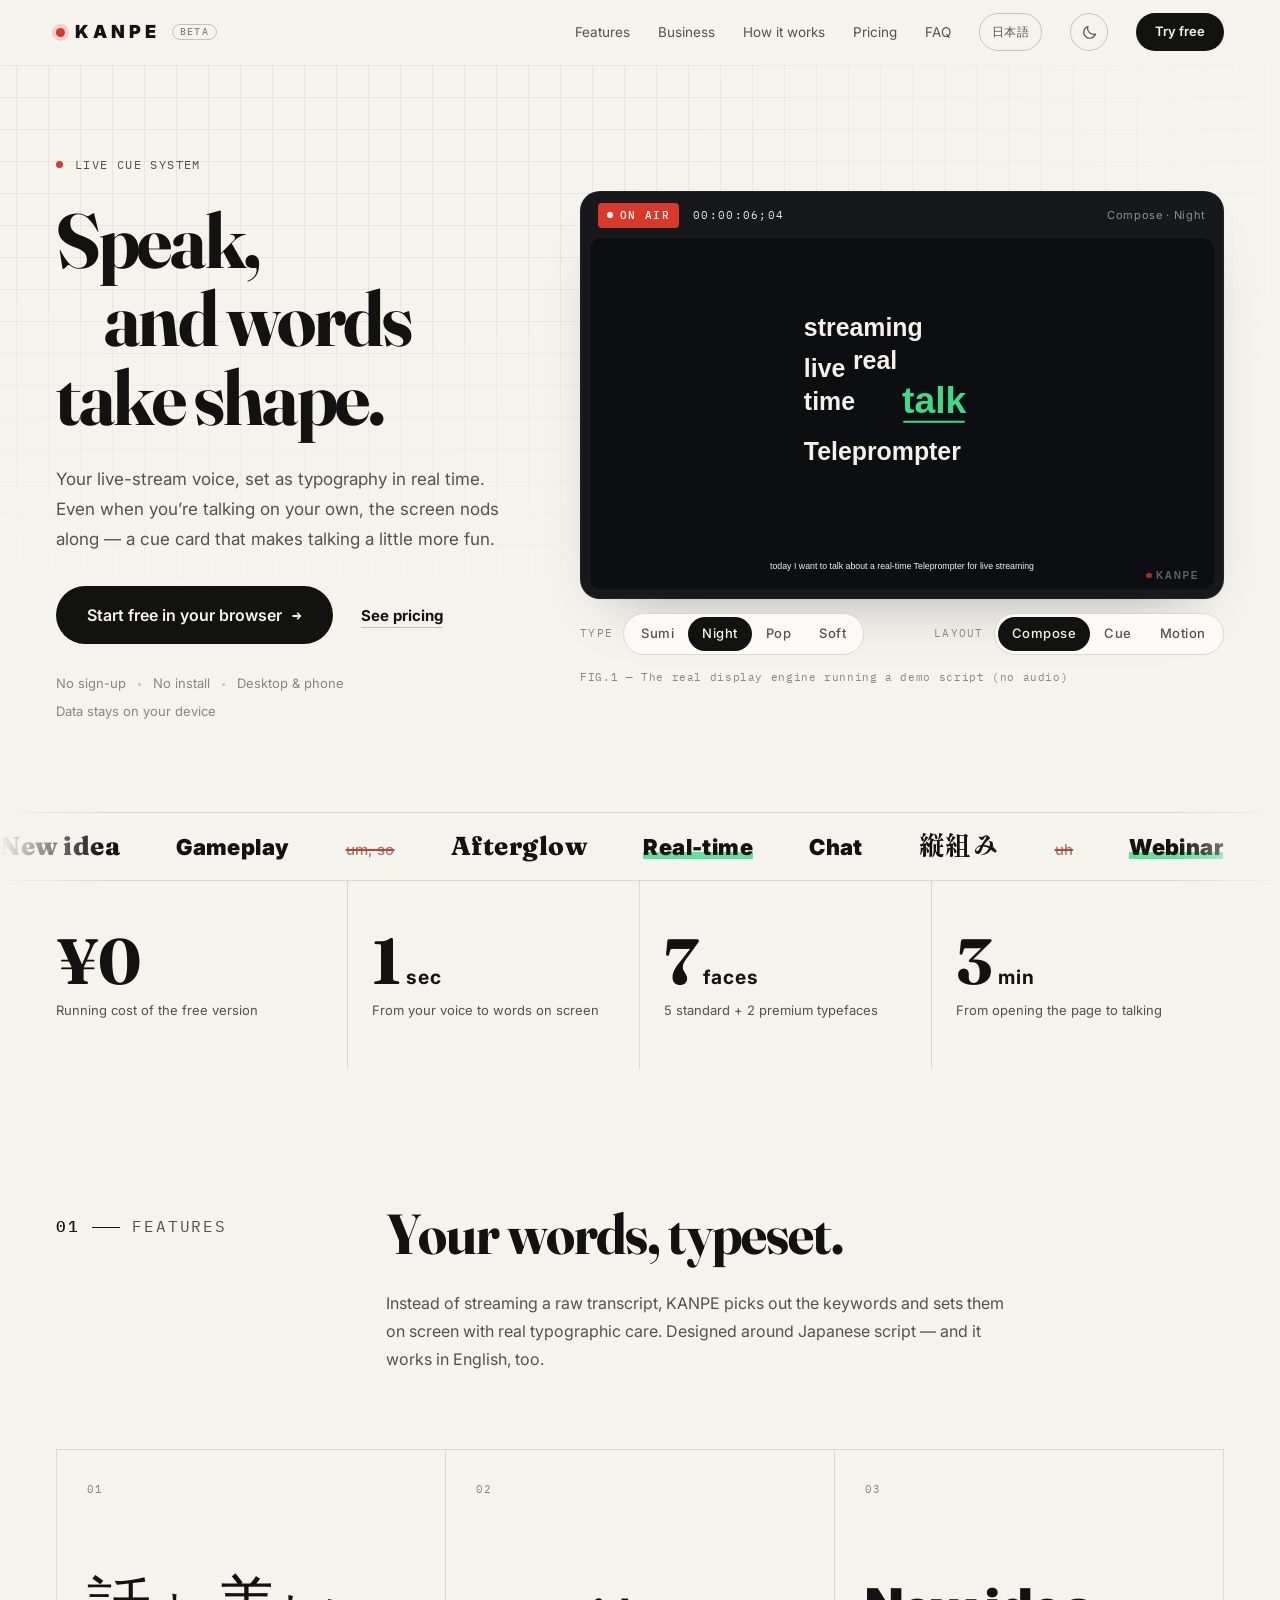
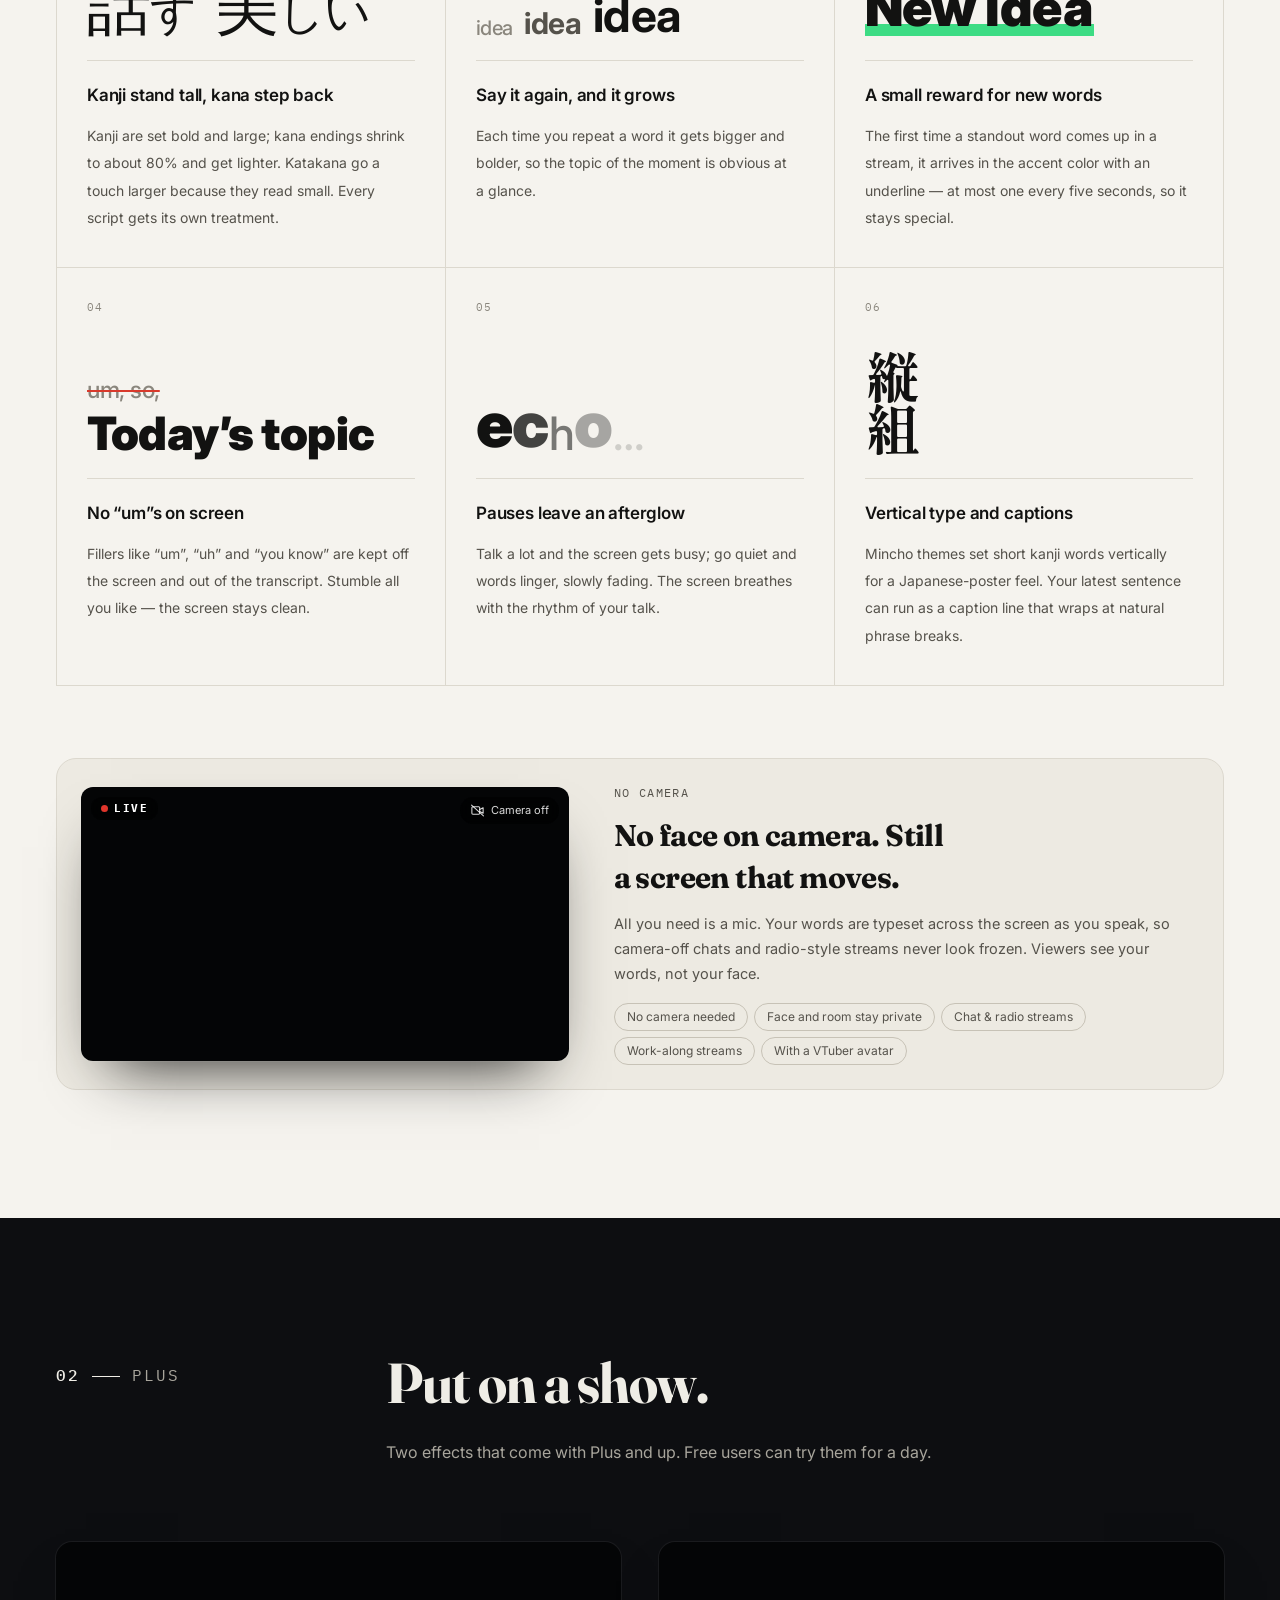
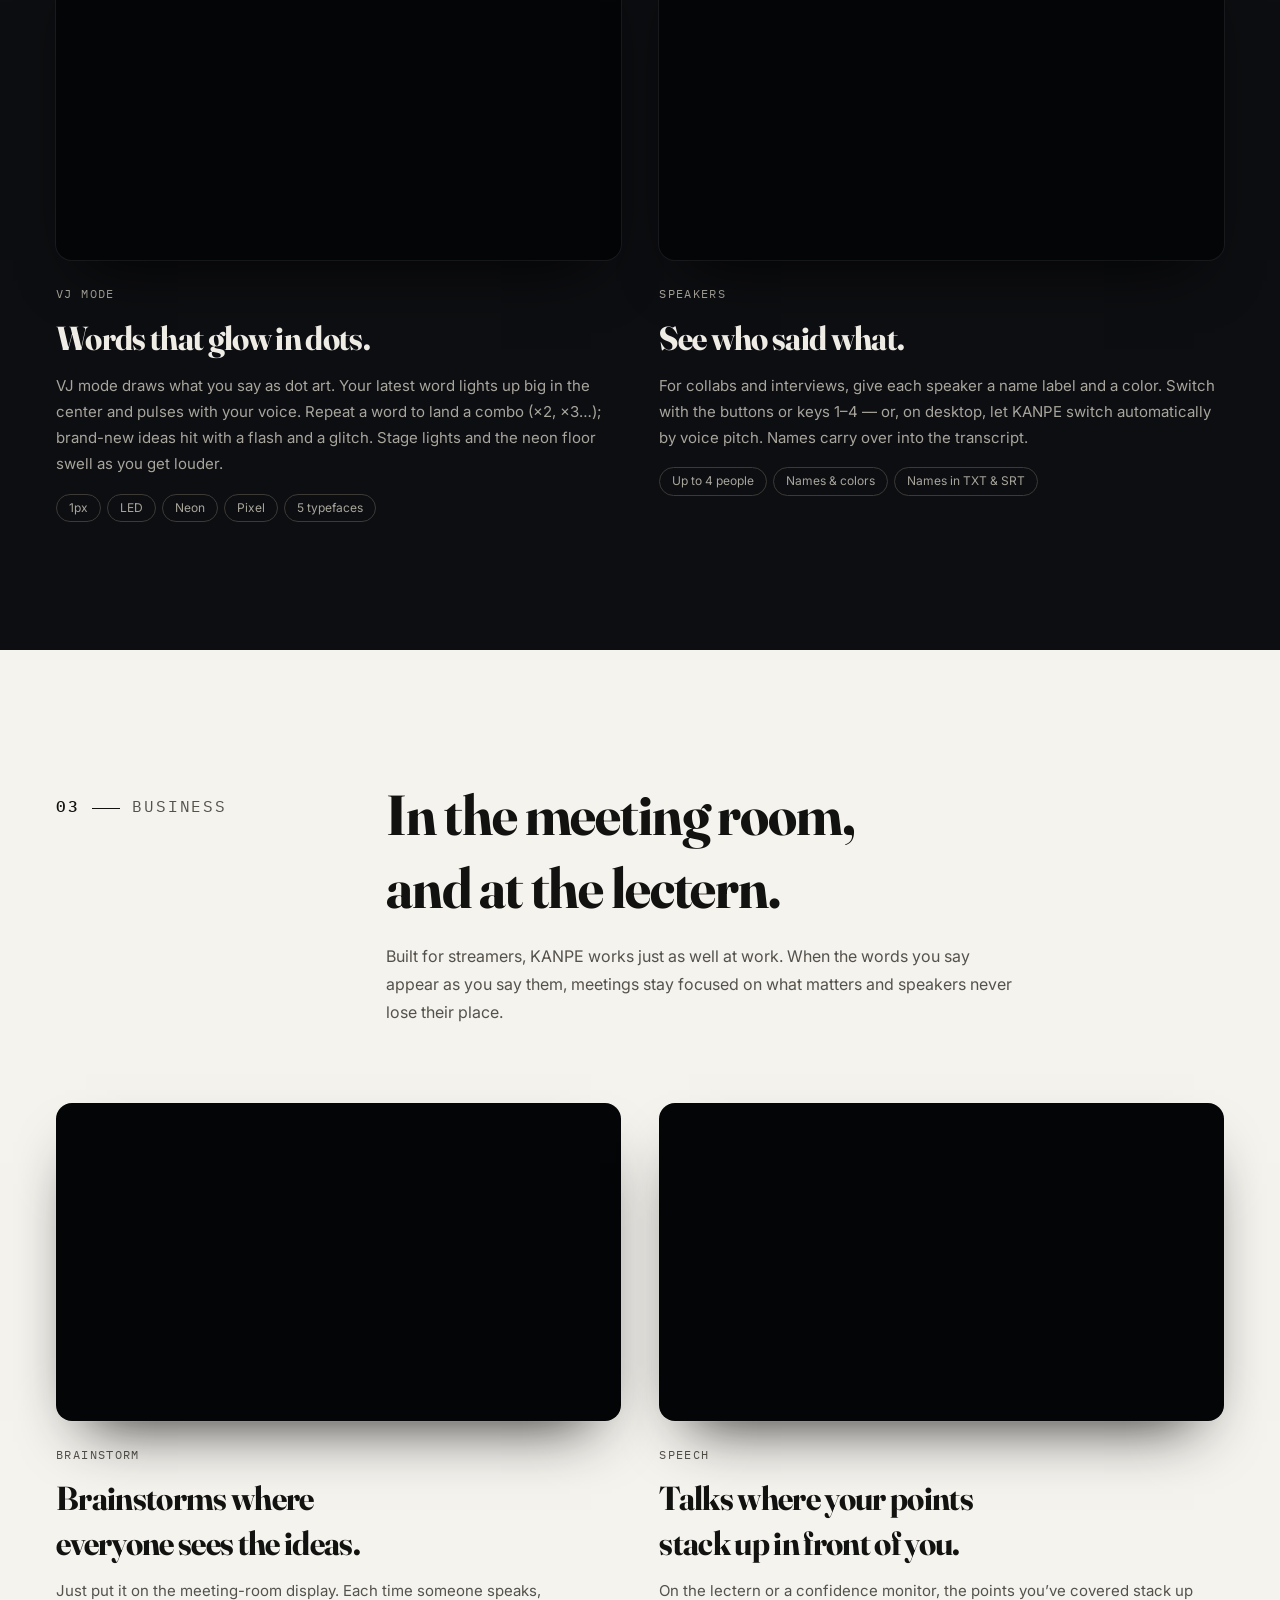
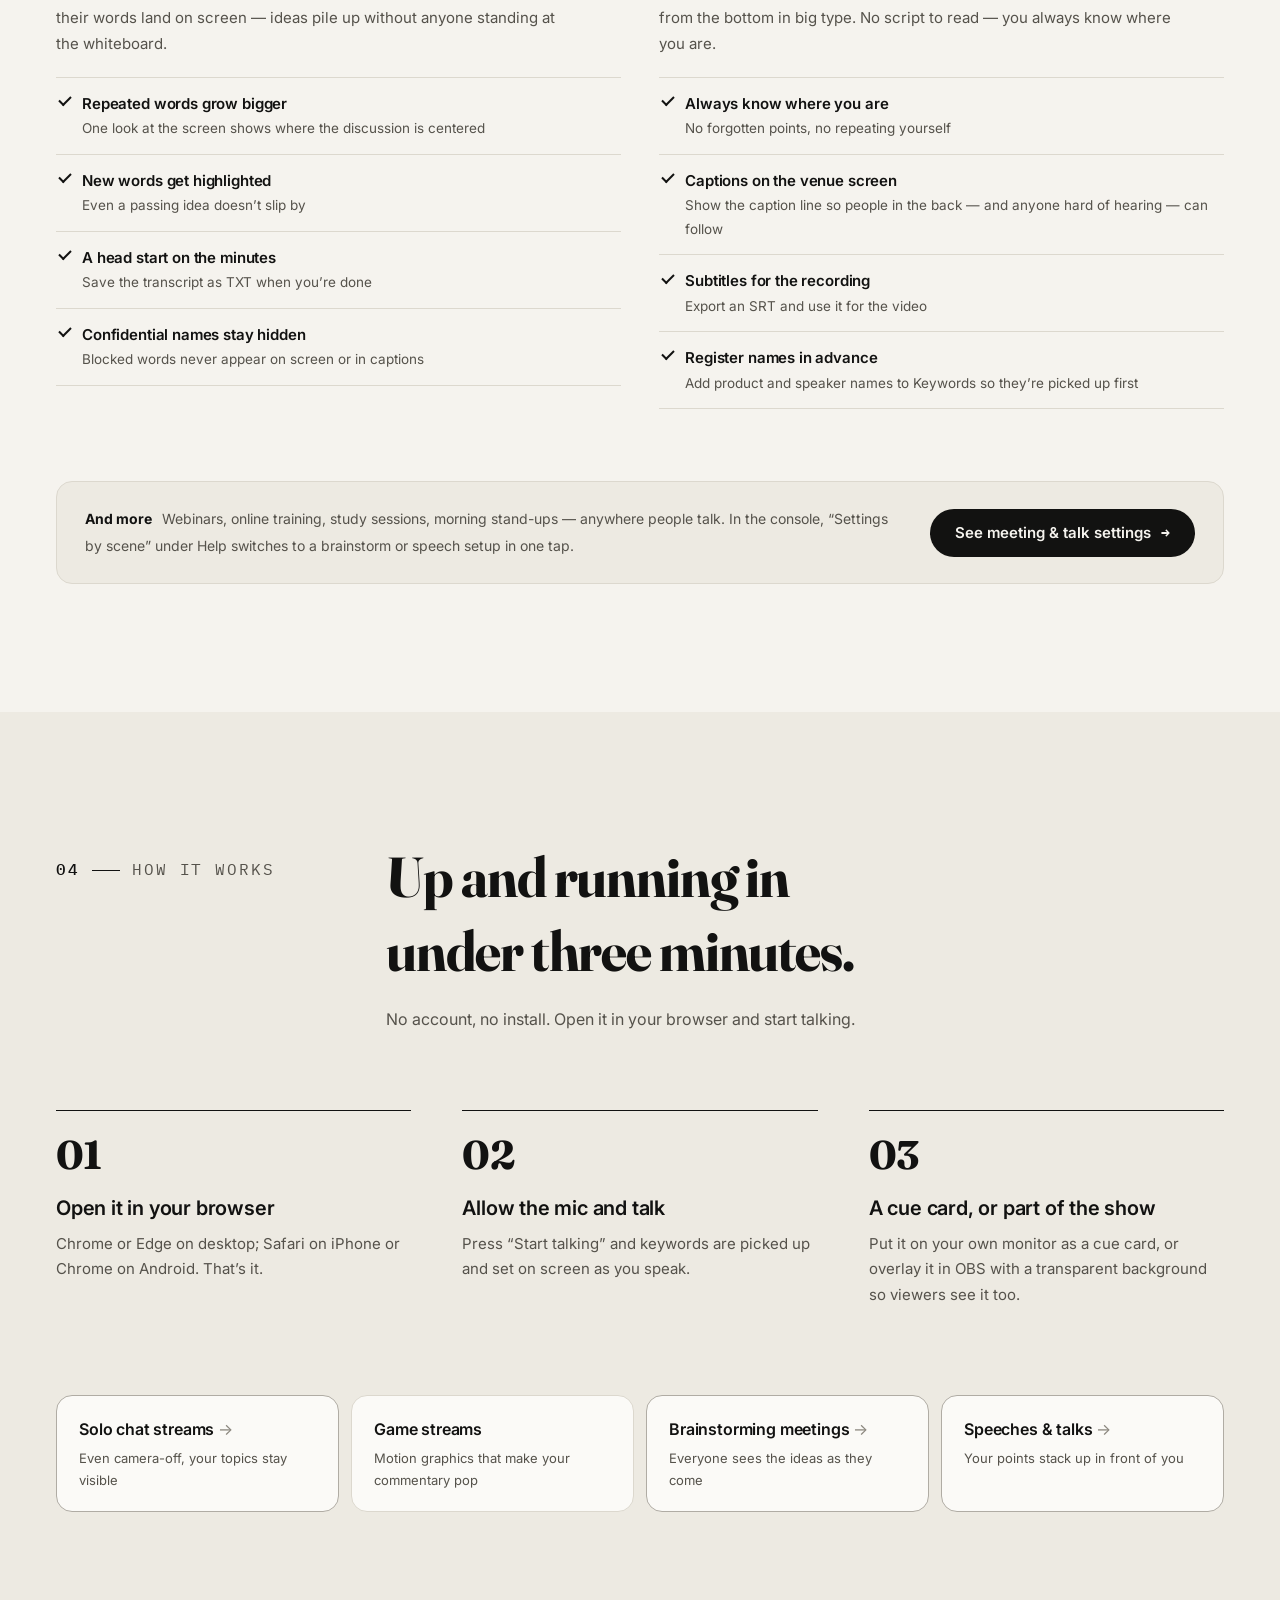
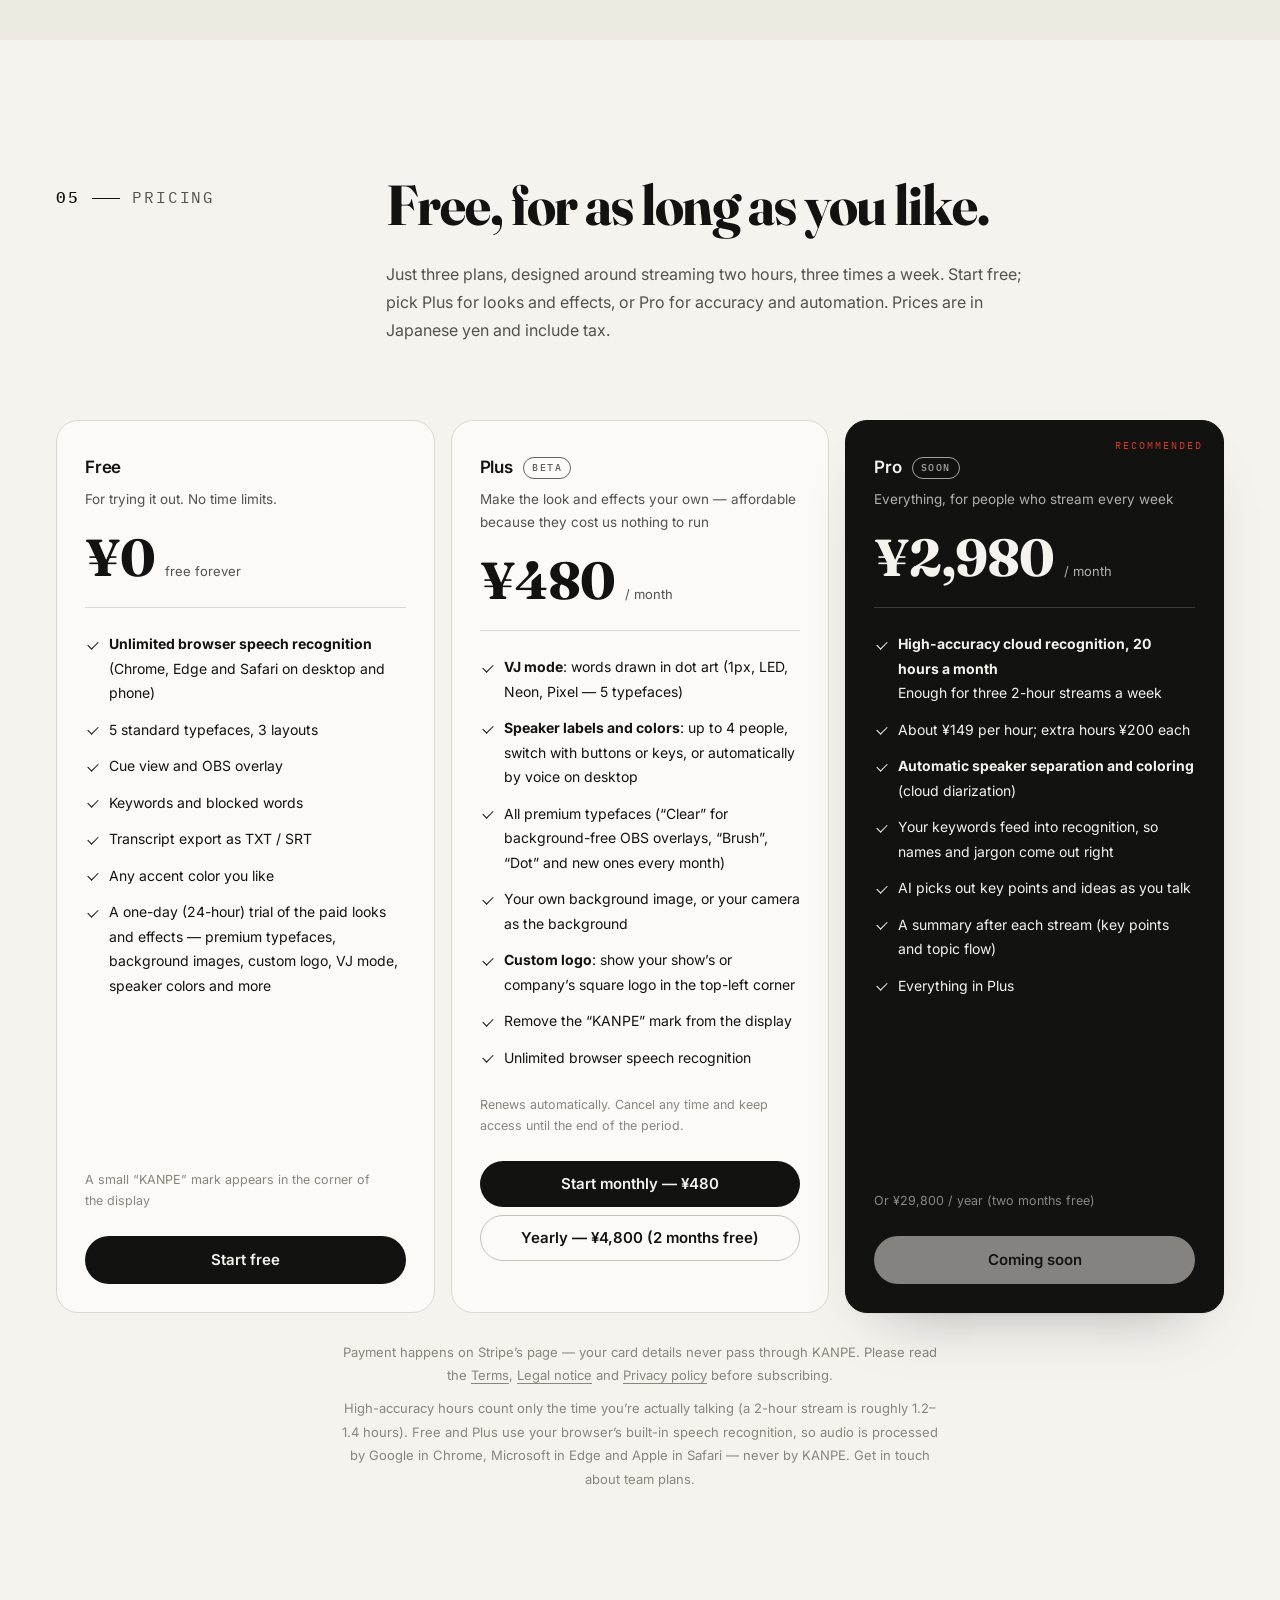
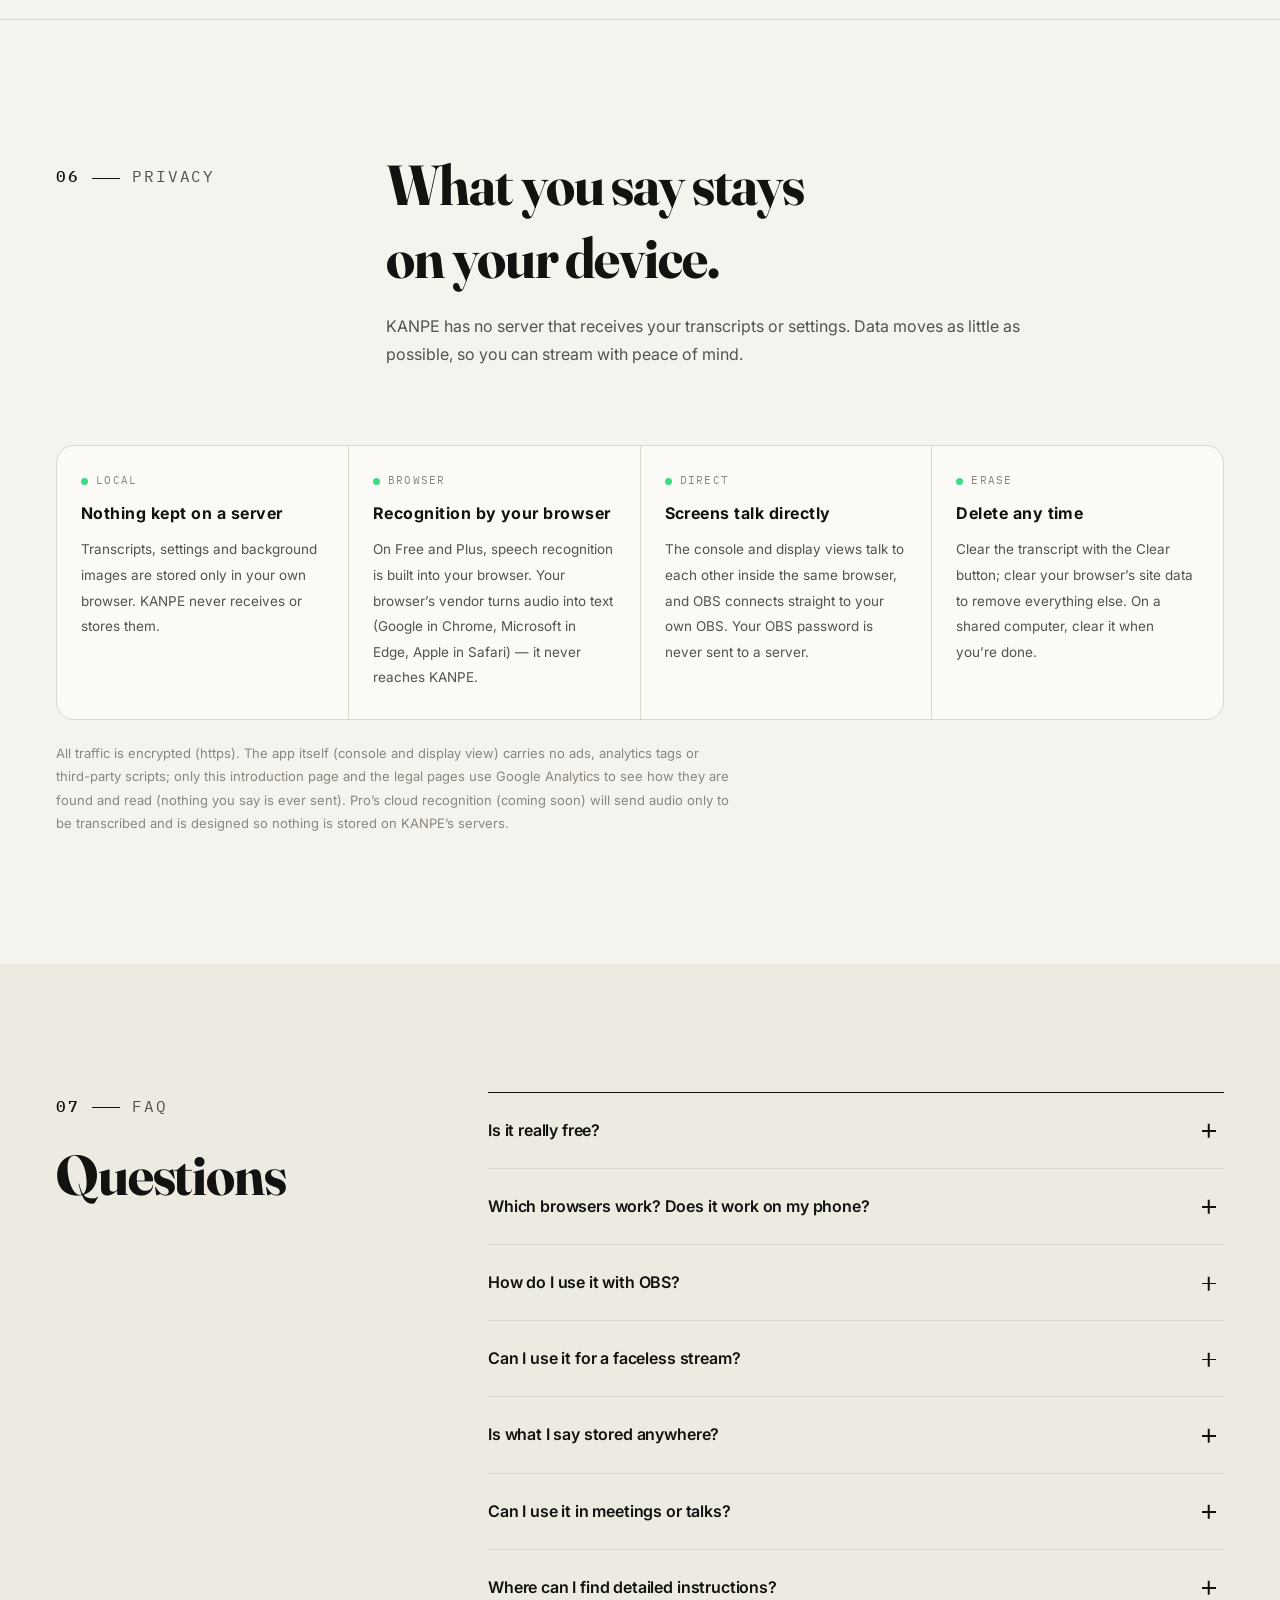
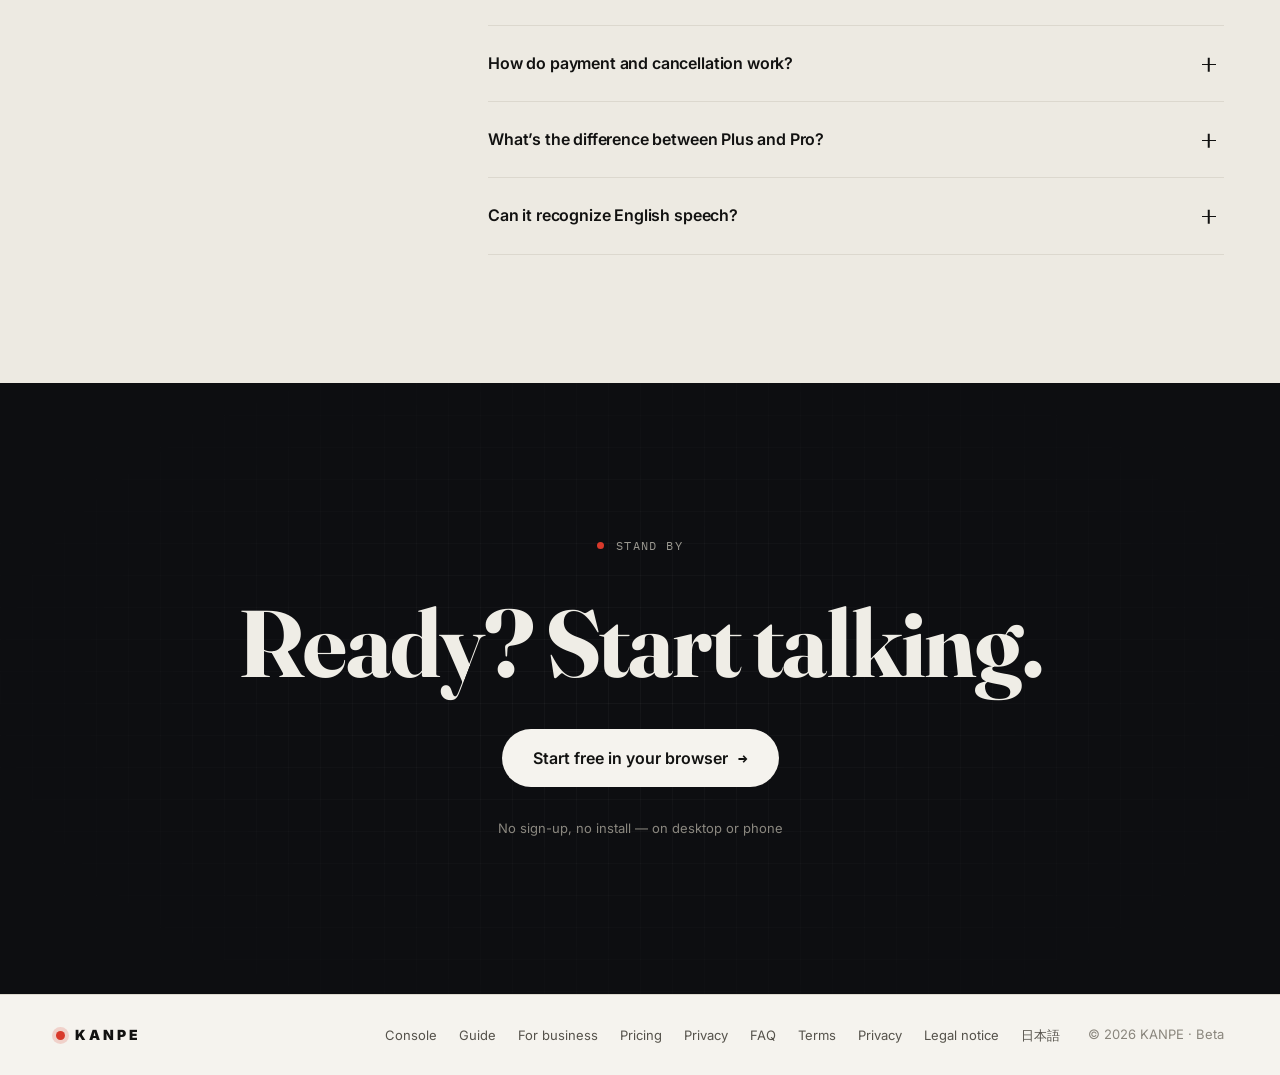
==== commit 0891e92e: "Motion: use one clock for particles and the HUD rAF timestamps can lag performance.now(), which made" ====
--- a/en/index.html
+++ b/en/index.html
@@ -32,7 +32,7 @@
 <link rel="preconnect" href="https://fonts.googleapis.com">
 <link rel="preconnect" href="https://fonts.gstatic.com" crossorigin>
 <link rel="stylesheet" href="https://fonts.googleapis.com/css2?family=Fraunces:opsz,wght@9..144,600;9..144,700;9..144,800&family=Inter:wght@400;500;600;700&family=Shippori+Mincho+B1:wght@700;800&family=Zen+Kaku+Gothic+New:wght@500;900&family=IBM+Plex+Mono:wght@400;500&display=swap">
-<link rel="stylesheet" href="../styles/lp.css?v=202610251603">
+<link rel="stylesheet" href="../styles/lp.css?v=202610251717">
 <script>document.documentElement.classList.add('js');</script>
 <script>try{var t=localStorage.getItem('kanpe.ui');t=(t==='light'||t==='dark')?t:null;if(t)document.documentElement.dataset.theme=t;document.documentElement.dataset.mode=t||'light'}catch(e){}</script>
 <script type="application/ld+json">{"@context":"https://schema.org","@graph":[{"@type":"WebSite","@id":"https://kanpe.yoneken.xyz/#website","url":"https://kanpe.yoneken.xyz/","name":"KANPE","alternateName":"KANPE リアルタイムカンペ","inLanguage":["ja","en"]},{"@type":"WebApplication","@id":"https://kanpe.yoneken.xyz/en/#app","name":"KANPE","url":"https://kanpe.yoneken.xyz/en/","description":"Real-time cue cards that turn what you say on stream into live Japanese typography. Runs in the browser with just a mic — free, no sign-up.","applicationCategory":"MultimediaApplication","operatingSystem":"Web browser","browserRequirements":"A browser with a microphone and speech recognition (Web Speech API): Chrome, Edge or Safari","inLanguage":"en","isAccessibleForFree":true,"image":"https://kanpe.yoneken.xyz/assets/og-en.png?v=1","isPartOf":{"@id":"https://kanpe.yoneken.xyz/#website"},"offers":[{"@type":"Offer","name":"Free","price":"0","priceCurrency":"JPY","url":"https://kanpe.yoneken.xyz/en/#pricing"},{"@type":"Offer","name":"Plus (monthly)","price":"480","priceCurrency":"JPY","url":"https://kanpe.yoneken.xyz/en/#pricing","priceSpecification":{"@type":"UnitPriceSpecification","price":"480","priceCurrency":"JPY","billingDuration":"P1M","unitCode":"MON"}},{"@type":"Offer","name":"Plus (yearly)","price":"4800","priceCurrency":"JPY","url":"https://kanpe.yoneken.xyz/en/#pricing","priceSpecification":{"@type":"UnitPriceSpecification","price":"4800","priceCurrency":"JPY","billingDuration":"P1Y","unitCode":"ANN"}}]}]}</script>
@@ -518,10 +518,10 @@
 <div class="dock" id="dock" aria-hidden="true">
   <a class="btn btn-ink block" href="app.html?welcome=1" tabindex="-1">Start free in your browser<span class="arrow" aria-hidden="true">→</span></a>
 </div>
-<script src="../src/ui/lang.js?v=202610251603" defer></script>
-<script src="../src/ui/menu.js?v=202610251603" defer></script>
-<script src="../src/ui/mode.js?v=202610251603" defer></script>
-<script src="../src/lp/lp.js?v=202610251603" defer></script>
-<script type="module" src="../src/lp/analytics.js?v=202610251603"></script>
+<script src="../src/ui/lang.js?v=202610251717" defer></script>
+<script src="../src/ui/menu.js?v=202610251717" defer></script>
+<script src="../src/ui/mode.js?v=202610251717" defer></script>
+<script src="../src/lp/lp.js?v=202610251717" defer></script>
+<script type="module" src="../src/lp/analytics.js?v=202610251717"></script>
 </body>
 </html>
